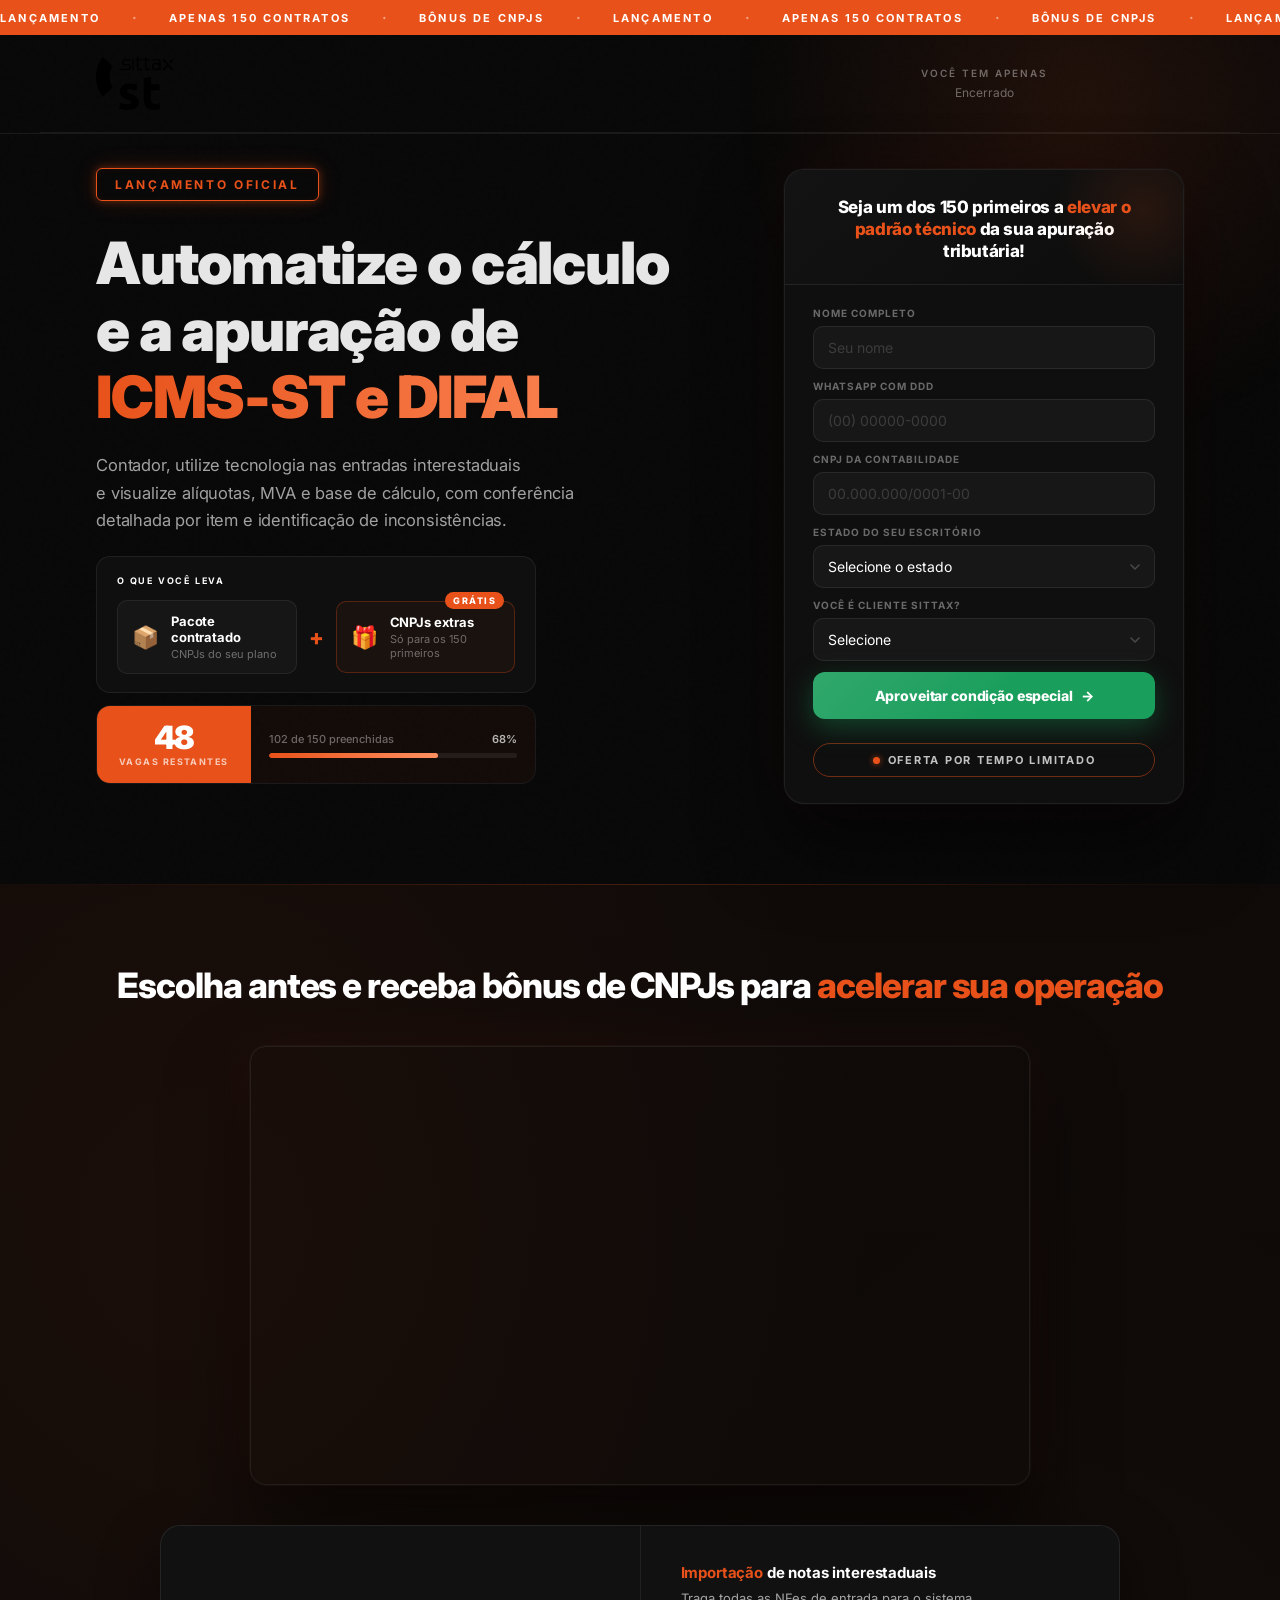
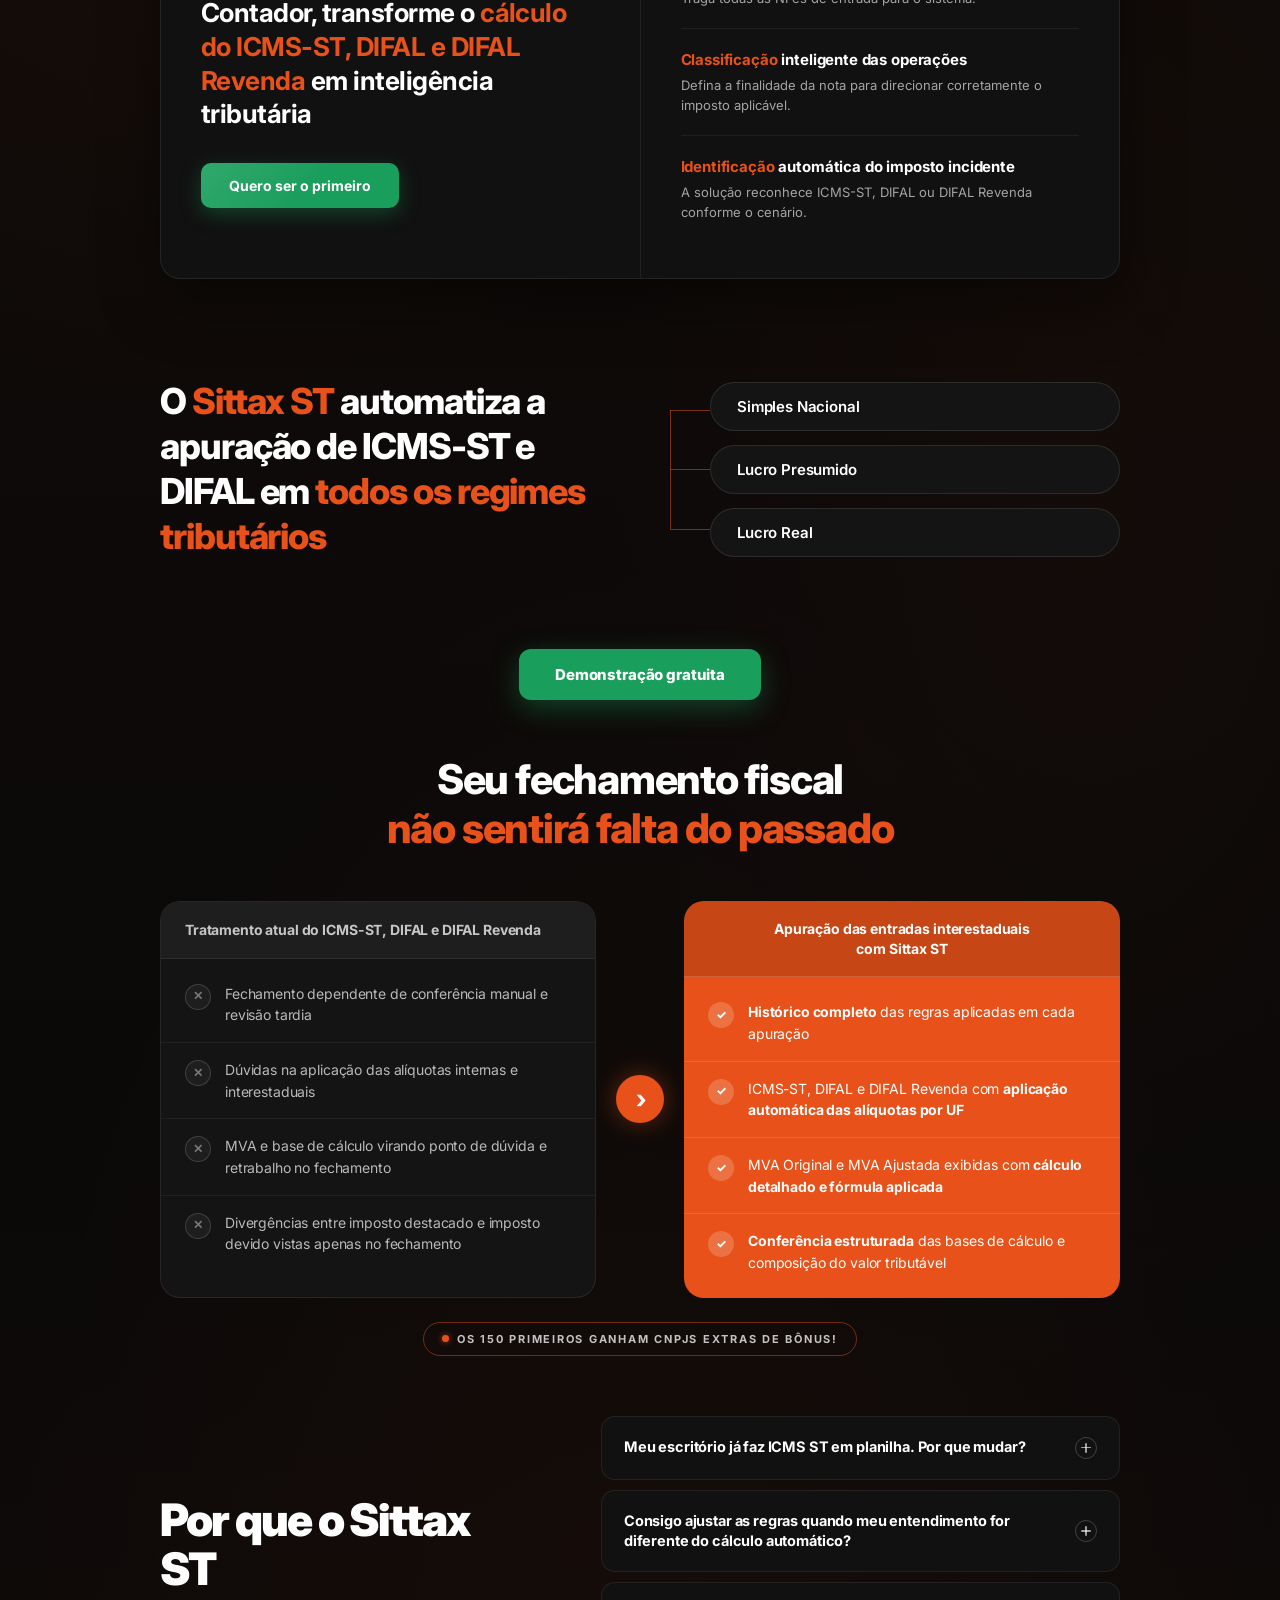
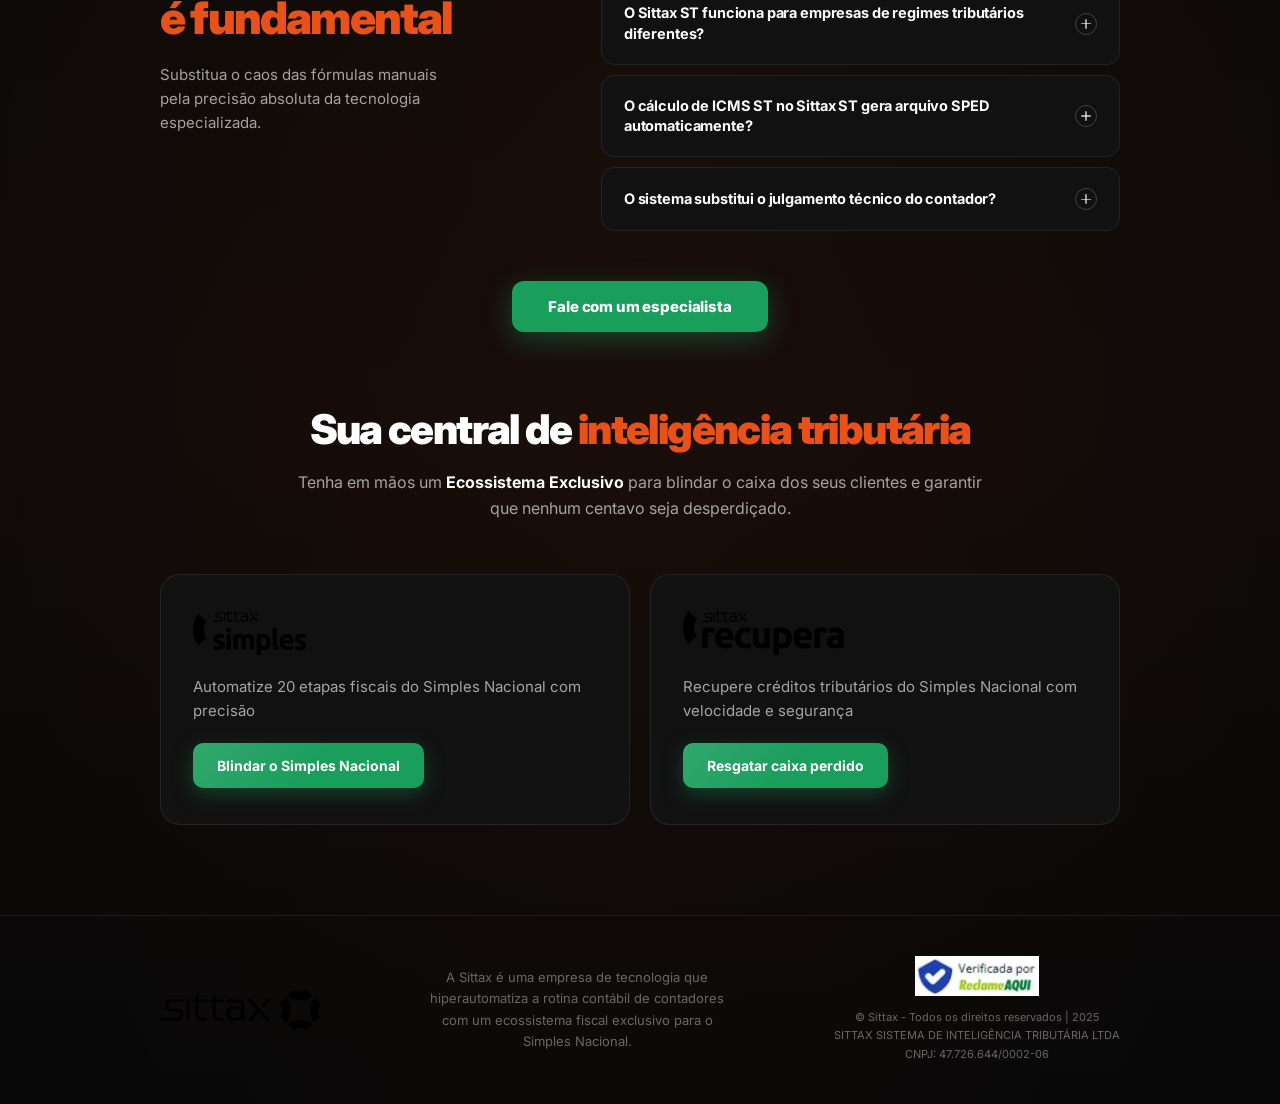
==== index.html @ 1b700db0 "Add files via upload" ====
<!DOCTYPE html>
<html lang="pt-BR">
<head>
<meta charset="UTF-8">
<meta name="viewport" content="width=device-width, initial-scale=1.0">

<!-- Primary SEO -->
<title>Sittax ST — Apuração Automatizada de ICMS-ST, DIFAL e DIFAL Revenda | Lançamento</title>
<meta name="description" content="Automatize a apuração de ICMS-ST, DIFAL e entradas interestaduais. Alíquotas, MVA e base de cálculo por item com rastreabilidade completa. Oferta de lançamento: 150 contratos com bônus de CNPJs.">
<meta name="keywords" content="ICMS-ST, DIFAL, DIFAL Revenda, apuração tributária, substituição tributária, cálculo ICMS, software contábil, Sittax ST, entradas interestaduais, MVA, base de cálculo, NCM, UF, escritório contábil">
<meta name="robots" content="index, follow">
<meta name="author" content="Sittax">
<link rel="canonical" href="https://sittax.com.br/st">
<link rel="icon" type="image/png" href="[data-uri]">

<!-- Open Graph (Facebook, LinkedIn, WhatsApp) -->
<meta property="og:type" content="website">
<meta property="og:title" content="Sittax ST — Apuração Automatizada de ICMS-ST, DIFAL e DIFAL Revenda">
<meta property="og:description" content="Visualize alíquotas, MVA e base de cálculo por item. Conferência estruturada por nota e por empresa. Oferta exclusiva para os 150 primeiros — bônus de CNPJs incluso.">
<meta property="og:url" content="https://sittax.com.br/st">
<meta property="og:site_name" content="Sittax">
<meta property="og:locale" content="pt_BR">

<!-- Twitter Card -->
<meta name="twitter:card" content="summary_large_image">
<meta name="twitter:title" content="Sittax ST — Apuração Automatizada de ICMS-ST e DIFAL">
<meta name="twitter:description" content="Alíquotas, MVA e base de cálculo por item. Oferta de lançamento para os 150 primeiros contratos com bônus de CNPJs.">

<!-- Schema.org Structured Data -->
<script type="application/ld+json">
{
  "@context": "https://schema.org",
  "@graph": [
    {
      "@type": "SoftwareApplication",
      "name": "Sittax ST",
      "applicationCategory": "BusinessApplication",
      "operatingSystem": "Web",
      "description": "Sistema de apuração automatizada de ICMS-ST, DIFAL e DIFAL Revenda para escritórios contábeis. Rastreabilidade completa, alíquotas por UF, MVA ajustada e conferência estruturada por item.",
      "offers": {
        "@type": "Offer",
        "availability": "https://schema.org/LimitedAvailability",
        "description": "Lançamento exclusivo para os 150 primeiros contratos com bônus de CNPJs extras"
      },
      "publisher": {
        "@type": "Organization",
        "name": "Sittax",
        "url": "https://sittax.com.br",
        "legalName": "Sittax Sistema de Inteligência Tributária LTDA"
      }
    },
    {
      "@type": "FAQPage",
      "mainEntity": [
        {
          "@type": "Question",
          "name": "Meu escritório já faz ICMS ST em planilha. Por que mudar?",
          "acceptedAnswer": {
            "@type": "Answer",
            "text": "Planilha não aplica MVA ajustada automaticamente, não rastreia base legal por NCM e UF, e não sinaliza divergências entre o imposto destacado e o imposto devido. O Sittax ST faz isso por empresa, por nota e por item, sem precisar montar nenhuma fórmula manual."
          }
        },
        {
          "@type": "Question",
          "name": "Consigo ajustar as regras quando meu entendimento for diferente do cálculo automático?",
          "acceptedAnswer": {
            "@type": "Answer",
            "text": "Sim. Alíquotas, MVA e fórmulas de cálculo podem ser personalizadas por escritório ou por empresa. O histórico de ajustes fica registrado, incluindo sugestões aceitas e não acatadas."
          }
        },
        {
          "@type": "Question",
          "name": "O Sittax ST funciona para empresas de regimes tributários diferentes?",
          "acceptedAnswer": {
            "@type": "Answer",
            "text": "Sim. O sistema foi desenvolvido para atender empresas de todos os regimes tributários, Simples Nacional, Lucro Presumido e Lucro Real, nas operações de entradas interestaduais sujeitas a ICMS ST, DIFAL e DIFAL Revenda."
          }
        },
        {
          "@type": "Question",
          "name": "O cálculo de ICMS ST no Sittax ST gera arquivo SPED automaticamente?",
          "acceptedAnswer": {
            "@type": "Answer",
            "text": "Ainda não. O foco atual do Sittax ST é a apuração, conferência e rastreabilidade dos tributos sobre entradas interestaduais. A geração de SPED e guias está prevista para evolução futura do produto."
          }
        },
        {
          "@type": "Question",
          "name": "O sistema substitui o julgamento técnico do contador?",
          "acceptedAnswer": {
            "@type": "Answer",
            "text": "Não. O Sittax ST é uma ferramenta de apoio à apuração. A responsabilidade pela validação das regras, classificações e resultados é sempre do contador. O sistema mostra o cálculo com toda a transparência para que o profissional possa conferir e, se necessário, ajustar."
          }
        }
      ]
    }
  ]
}
</script>

<link href="https://fonts.googleapis.com/css2?family=Inter:ital,wght@0,300;0,400;0,500;0,600;0,700;0,800;0,900;1,800&display=swap" rel="stylesheet">
<link rel="stylesheet" href="style.css">
</head>
<body>

<div class="glow-orb"></div>

<!-- TARJA ROLANTE -->
<div class="tarja">
  <div class="marquee-track">
    <div class="marquee-inner">
      <span>LANÇAMENTO</span><span class="sep">·</span>
      <span>APENAS 150 CONTRATOS</span><span class="sep">·</span>
      <span>BÔNUS DE CNPJs</span><span class="sep">·</span>
      <span>LANÇAMENTO</span><span class="sep">·</span>
      <span>APENAS 150 CONTRATOS</span><span class="sep">·</span>
      <span>BÔNUS DE CNPJs</span><span class="sep">·</span>
      <span>LANÇAMENTO</span><span class="sep">·</span>
      <span>APENAS 150 CONTRATOS</span><span class="sep">·</span>
      <span>BÔNUS DE CNPJs</span><span class="sep">·</span>
      <span>LANÇAMENTO</span><span class="sep">·</span>
      <span>APENAS 150 CONTRATOS</span><span class="sep">·</span>
      <span>BÔNUS DE CNPJs</span><span class="sep">·</span>
      <span>LANÇAMENTO</span><span class="sep">·</span>
      <span>APENAS 150 CONTRATOS</span><span class="sep">·</span>
      <span>BÔNUS DE CNPJs</span><span class="sep">·</span>
      <span>LANÇAMENTO</span><span class="sep">·</span>
      <span>APENAS 150 CONTRATOS</span><span class="sep">·</span>
      <span>BÔNUS DE CNPJs</span><span class="sep">·</span>
    </div>
    <div class="marquee-inner" aria-hidden="true">
      <span>LANÇAMENTO</span><span class="sep">·</span>
      <span>APENAS 150 CONTRATOS</span><span class="sep">·</span>
      <span>BÔNUS DE CNPJs</span><span class="sep">·</span>
      <span>LANÇAMENTO</span><span class="sep">·</span>
      <span>APENAS 150 CONTRATOS</span><span class="sep">·</span>
      <span>BÔNUS DE CNPJs</span><span class="sep">·</span>
      <span>LANÇAMENTO</span><span class="sep">·</span>
      <span>APENAS 150 CONTRATOS</span><span class="sep">·</span>
      <span>BÔNUS DE CNPJs</span><span class="sep">·</span>
      <span>LANÇAMENTO</span><span class="sep">·</span>
      <span>APENAS 150 CONTRATOS</span><span class="sep">·</span>
      <span>BÔNUS DE CNPJs</span><span class="sep">·</span>
      <span>LANÇAMENTO</span><span class="sep">·</span>
      <span>APENAS 150 CONTRATOS</span><span class="sep">·</span>
      <span>BÔNUS DE CNPJs</span><span class="sep">·</span>
      <span>LANÇAMENTO</span><span class="sep">·</span>
      <span>APENAS 150 CONTRATOS</span><span class="sep">·</span>
      <span>BÔNUS DE CNPJs</span><span class="sep">·</span>
    </div>
  </div>
</div>

<!-- NAV -->
<div class="nav-outer">
<nav>
  <div>
    <svg height="53" viewBox="0 0 355.75 242.21" xmlns="http://www.w3.org/2000/svg" style="display:inline-block;vertical-align:middle;">
      <defs><link rel="stylesheet" href="style.css"></defs>
      <g>
        <path class="cls-2" d="M31.24,0C10.97,26.12,0,58.03,0,90.83s10.97,64.7,31.24,90.83l44.45-43.45c-9.04-14.21-13.83-30.62-13.83-47.36s4.79-33.14,13.83-47.36L31.24,0Z"/>
        <path class="cls-1" d="M329.1,41.17l16.58,19.38h10.07c-14.4-16.84-28.78-33.66-43.13-50.46h-10.07l21.6,25.22-21.68,25.21h10.16l16.56-19.37-.08.02ZM339.16,29.46l16.58-19.35h-10.06l-11.54,13.54,5.02,5.81ZM147.14,60.55c1.6,0,3.18-.34,4.66-.98,1.48-.65,2.82-1.59,3.94-2.78,1.13-1.19,2.02-2.6,2.62-4.15s.91-3.21.9-4.89v-3.07c-.02-3.27-1.27-6.39-3.47-8.7-2.2-2.31-5.18-3.62-8.3-3.64h-13.84c-5.42,0-8.22-2.3-8.22-6.97v-2.3c-.08-4.2,3.62-6.75,8.87-6.75h24.96v-6.23h-27.86c-6.44,0-12.49,5.06-12.49,11.59v4.42c0,1.59.29,3.16.88,4.63.58,1.47,1.44,2.8,2.52,3.92s2.36,2,3.77,2.59c1.41.59,2.91.88,4.43.86h11.85c7.6,0,10.41,2.94,10.49,7.39v.39c0,4.93-2.98,8.17-8.87,8.15l-38-.03v6.46h41.17v.08ZM165.92,60.55h6.66V10.09h-6.66v50.46ZM212.51,54.03h-10.1c-5.46,0-8.78-4.27-8.78-9.68v-27.97h18.88v-6.34h-18.85V0h-6.58v10.12h-7.85v6.34h7.76v31.37c0,1.67.32,3.32.94,4.87.62,1.54,1.53,2.95,2.68,4.13,1.15,1.18,2.52,2.12,4.02,2.76,1.5.64,3.12.97,4.74.97h13.16l-.03-6.53ZM249.14,54.03h-10.07c-5.46,0-8.78-4.27-8.78-9.68v-27.97h18.85v-6.34h-18.85V0h-6.66v10.12h-7.76v6.34h7.76v31.37c0,1.67.32,3.32.94,4.87.62,1.54,1.53,2.95,2.68,4.13,1.15,1.18,2.52,2.12,4.02,2.76,1.5.64,3.12.97,4.74.97h13.16l-.03-6.53ZM279.59,33.03c.95,0,1.89.19,2.77.57s1.68.95,2.35,1.66c.67.71,1.21,1.56,1.57,2.49s.55,1.93.55,2.94v5.59c0,1.01-.18,2.01-.55,2.94-.36.93-.9,1.78-1.57,2.49-.67.71-1.47,1.28-2.35,1.66s-1.82.58-2.77.57h-10.11c-.95,0-1.89-.19-2.77-.57-.88-.38-1.68-.95-2.35-1.66-.67-.71-1.2-1.56-1.56-2.49-.36-.93-.55-1.93-.54-2.94v-5.63c0-1.01.18-2.01.54-2.94.36-.93.89-1.78,1.56-2.49.67-.71,1.47-1.28,2.35-1.66.88-.38,1.82-.58,2.77-.57l10.11.03ZM295.79,22.93c.02-3.38-1.23-6.63-3.47-9.04-2.24-2.41-5.29-3.77-8.47-3.79h-28v6.38h24.8c5.97,0,8.82,3.17,8.82,9.57v3.99c-2.22-2.18-5.14-3.39-8.17-3.37h-13.5c-3.17,0-6.21,1.34-8.45,3.71-2.24,2.38-3.5,5.6-3.5,8.97v8.52c0,3.36,1.26,6.59,3.5,8.97,2.24,2.38,5.28,3.71,8.45,3.71h13.5c3.03.02,5.95-1.19,8.17-3.37v3.37h6.35V22.93h-.02Z"/>
        <path class="cls-3" d="M146,215.86c6.01,0,10.26-.58,12.76-1.74,2.49-1.16,3.74-3.41,3.74-6.75,0-2.61-1.61-4.86-4.84-6.75-3.23-2.03-8.14-4.28-14.74-6.75-5.13-1.89-9.82-3.85-14.08-5.88-4.11-2.03-7.62-4.43-10.56-7.19-2.93-2.9-5.21-6.32-6.82-10.24-1.61-3.92-2.42-8.64-2.42-14.16,0-10.75,4.03-19.24,12.1-25.48,8.06-6.24,19.14-9.37,33.21-9.37,7.04,0,13.78.65,20.23,1.96,6.45,1.16,11.58,2.47,15.4,3.92l-5.72,25.27c-3.81-1.31-7.99-2.47-12.54-3.49-4.4-1.02-9.38-1.52-14.96-1.52-10.26,0-15.4,2.83-15.4,8.49,0,1.31.22,2.47.66,3.49.44,1.02,1.32,2.03,2.64,3.05,1.32.87,3.08,1.89,5.28,3.05,2.35,1.02,5.28,2.18,8.8,3.49,7.18,2.61,13.12,5.23,17.82,7.84,4.69,2.47,8.36,5.23,11,8.28,2.79,2.9,4.69,6.17,5.72,9.8,1.17,3.63,1.76,7.84,1.76,12.63,0,11.33-4.33,19.89-12.98,25.7-8.5,5.81-20.6,8.71-36.29,8.71-10.26,0-18.84-.87-25.73-2.61-6.74-1.74-11.44-3.19-14.08-4.36l5.5-26.36c5.57,2.18,11.29,3.92,17.16,5.23,5.87,1.16,11.66,1.74,17.38,1.74Z"/>
        <path class="cls-3" d="M218.44,96.06l32.77-5.23v33.76h39.37v27.01h-39.37v40.3c0,6.82,1.17,12.27,3.52,16.34,2.49,4.07,7.4,6.1,14.74,6.1,3.52,0,7.11-.29,10.78-.87,3.81-.73,7.26-1.67,10.34-2.83l4.62,25.27c-3.96,1.6-8.36,2.98-13.2,4.14-4.84,1.16-10.78,1.74-17.82,1.74-8.94,0-16.35-1.16-22.21-3.49-5.87-2.47-10.56-5.81-14.08-10.02-3.52-4.36-6.01-9.58-7.48-15.68-1.32-6.1-1.98-12.85-1.98-20.26v-96.28Z"/>
      </g>
    </svg>
  </div>

  <div class="countdown-wrap">
    <span class="cd-eyebrow">VOCÊ TEM APENAS</span>
    <div class="countdown" id="countdown">
      <div class="cd-unit">
        <span class="cd-num" id="cd-days">00</span>
        <span class="cd-label">dias</span>
      </div>
      <span class="cd-sep">:</span>
      <div class="cd-unit">
        <span class="cd-num" id="cd-hours">00</span>
        <span class="cd-label">horas</span>
      </div>
      <span class="cd-sep">:</span>
      <div class="cd-unit">
        <span class="cd-num" id="cd-minutes">00</span>
        <span class="cd-label">min</span>
      </div>
      <span class="cd-sep">:</span>
      <div class="cd-unit">
        <span class="cd-num" id="cd-seconds">00</span>
        <span class="cd-label">seg</span>
      </div>
    </div>
  </div>

</nav>
</div>





<!-- HERO -->
<main>
<section class="hero" aria-label="Lançamento Sittax ST — Oferta exclusiva para os 150 primeiros">

  <!-- ESQUERDA -->
  <div class="hero-left">

    <div class="launch-tag" aria-label="Lançamento oficial">LANÇAMENTO <strong>OFICIAL</strong></div>

    <h1>
      <span class="line-white">Automatize o cálculo</span>
      <span class="line-white">e a apuração de</span>
      <span class="line-orange">ICMS-ST e DIFAL</span>
    </h1>

    <p class="subhead">
      Contador, utilize tecnologia nas entradas interestaduais<br>e visualize alíquotas, MVA e base de cálculo, com conferência<br>detalhada por item e identificação de inconsistências.
    </p>

    <!-- BONUS BOX -->
    <div class="bonus-visual" role="region" aria-label="O que você leva na oferta de lançamento">
      <h2 class="bv-label">O QUE VOCÊ LEVA</h2>
      <div class="bv-items">

        <div class="bv-item">
          <div class="bv-icon" aria-hidden="true">📦</div>
          <div class="bv-info">
            <span class="bv-title">Pacote contratado</span>
            <span class="bv-sub">CNPJs do seu plano</span>
          </div>
        </div>

        <div class="bv-plus" aria-hidden="true">+</div>

        <div class="bv-item bv-item--highlight">
          <div class="bv-badge">GRÁTIS</div>
          <div class="bv-icon" aria-hidden="true">🎁</div>
          <div class="bv-info">
            <span class="bv-title">CNPJs extras</span>
            <span class="bv-sub">Só para os 150 primeiros</span>
          </div>
        </div>

      </div>
    </div>

    <div class="scarcity" role="status" aria-label="48 vagas restantes de 150">
      <div class="sc-count">
        <span class="sc-num">48</span>
        <span class="sc-label">vagas restantes</span>
      </div>
      <div class="sc-bar">
        <div class="sc-bar-meta">
          <span>102 de 150 preenchidas</span>
          <b>68%</b>
        </div>
        <div class="sc-track">
          <div class="sc-fill"></div>
        </div>
      </div>
    </div>

  </div>

  <!-- DIREITA -->
  <div id="form-anchor" class="hero-right">
    <div class="form-wrap">

      <div class="form-header">
        <h2 class="form-title">Seja um dos 150 primeiros a <span class="form-title-orange">elevar o padrão técnico</span> da sua apuração tributária!</h2>
      </div>

      <div class="form-inner">

        <div class="field">
          <label for="nome">Nome completo</label>
          <input id="nome" type="text" placeholder="Seu nome" autocomplete="name">
        </div>

        <div class="field">
          <label for="whatsapp">WhatsApp com DDD</label>
          <input id="whatsapp" type="tel" placeholder="(00) 00000-0000" autocomplete="tel">
        </div>

        <div class="field">
          <label for="cnpj">CNPJ da contabilidade</label>
          <input id="cnpj" type="text" placeholder="00.000.000/0001-00" autocomplete="organization">
        </div>

        <div class="field">
          <label for="estado">Estado do seu escritório</label>
          <select id="estado">
            <option value="" disabled selected>Selecione o estado</option>
            <option>AC</option><option>AL</option><option>AP</option>
            <option>AM</option><option>BA</option><option>CE</option>
            <option>DF</option><option>ES</option><option>GO</option>
            <option>MA</option><option>MT</option><option>MS</option>
            <option>MG</option><option>PA</option><option>PB</option>
            <option>PR</option><option>PE</option><option>PI</option>
            <option>RJ</option><option>RN</option><option>RS</option>
            <option>RO</option><option>RR</option><option>SC</option>
            <option>SP</option><option>SE</option><option>TO</option>
          </select>
        </div>

        <div class="field">
          <label for="cliente">Você é cliente Sittax?</label>
          <select id="cliente">
            <option value="" disabled selected>Selecione</option>
            <option>Sim</option>
            <option>Não</option>
          </select>
        </div>

        <button class="btn-submit" type="submit" aria-label="Aproveitar condição especial de lançamento">
          Aproveitar condição especial
          <span class="btn-arrow" aria-hidden="true">→</span>
        </button>

        <div class="oferta-tag" role="note" aria-label="Oferta por tempo limitado">
          <span class="oferta-dot" aria-hidden="true"></span>
          OFERTA POR TEMPO LIMITADO
        </div>

      </div>
    </div>
  </div>

</section>
</main>

<div class="dobras-wrapper">

<!-- SEGUNDA DOBRA -->
<section class="dobra2" aria-label="Vídeo do produto Sittax ST">

  <div class="dobra2-inner">

    <h2 class="dobra2-title">
      Escolha antes e receba bônus de CNPJs para <span class="dobra2-orange">acelerar sua operação</span>
    </h2>

    <div class="dobra2-video">
      <iframe
        src="https://www.youtube.com/embed/H-Y_6Jgr3SI?rel=0&modestbranding=1&color=white"
        title="Apuração e Cálculo Automatizado de ICMS-ST e DIFAL | Sittax ST"
        frameborder="0"
        allow="accelerometer; autoplay; clipboard-write; encrypted-media; gyroscope; picture-in-picture"
        allowfullscreen
      ></iframe>
    </div>

  </div>

</section>

<!-- TERCEIRA DOBRA — FEATURES -->
<section class="dobra-feat" aria-label="Funcionalidades do Sittax ST">
  <div class="dobra-feat-inner">

    <div class="dobra-feat-left">
      <p class="dobra-feat-text">
        Contador, transforme o <span class="dobra-feat-orange">cálculo do ICMS-ST, DIFAL e DIFAL Revenda</span> em inteligência tributária
      </p>
      <a href="#form-anchor" class="dobra-feat-btn" onclick="document.getElementById('form-anchor').scrollIntoView({behavior:'smooth'});return false;">
        Quero ser o primeiro
      </a>
    </div>

    <div class="dobra-feat-divider" aria-hidden="true"></div>

    <div class="dobra-feat-right">

      <div class="dobra-feat-item">
        <p class="dobra-feat-item-title"><span class="dobra-feat-orange">Importação</span> de notas interestaduais</p>
        <p class="dobra-feat-item-sub">Traga todas as NFes de entrada para o sistema.</p>
      </div>

      <div class="dobra-feat-item">
        <p class="dobra-feat-item-title"><span class="dobra-feat-orange">Classificação</span> inteligente das operações</p>
        <p class="dobra-feat-item-sub">Defina a finalidade da nota para direcionar corretamente o imposto aplicável.</p>
      </div>

      <div class="dobra-feat-item">
        <p class="dobra-feat-item-title"><span class="dobra-feat-orange">Identificação</span> automática do imposto incidente</p>
        <p class="dobra-feat-item-sub">A solução reconhece ICMS-ST, DIFAL ou DIFAL Revenda conforme o cenário.</p>
      </div>

    </div>

  </div>
</section>

<!-- QUARTA DOBRA — REGIMES -->
<section class="dobra-reg" aria-label="Regimes tributários suportados pelo Sittax ST">
  <div class="dobra-reg-inner">

    <div class="dobra-reg-left">
      <h2 class="dobra-reg-title">
        O <span class="dobra-reg-orange">Sittax ST</span> automatiza a apuração de ICMS-ST e DIFAL em <span class="dobra-reg-orange">todos os regimes tributários</span>
      </h2>
    </div>

    <div class="dobra-reg-right">
      <div class="dobra-reg-tree">

        <div class="dobra-reg-line-wrap">
          <div class="dobra-reg-lines" aria-hidden="true">
            <span class="reg-line reg-line--1"></span>
            <span class="reg-line reg-line--2"></span>
            <span class="reg-line reg-line--3"></span>
          </div>
        </div>

        <div class="dobra-reg-tags">
          <div class="dobra-reg-tag">Simples Nacional</div>
          <div class="dobra-reg-tag">Lucro Presumido</div>
          <div class="dobra-reg-tag">Lucro Real</div>
        </div>

      </div>
    </div>

  </div>
</section>

<!-- BTN DEMONSTRAÇÃO -->
<div class="dobra-reg-cta">
  <a href="#form-anchor" class="dobra2-btn" onclick="document.getElementById('form-anchor').scrollIntoView({behavior:'smooth'});return false;">
    Demonstração gratuita
  </a>
</div>

<!-- QUINTA DOBRA — COMPARATIVO -->
<section class="dobra3" aria-label="Comparativo: sem e com Sittax ST">

  <div class="dobra3-inner">

    <h2 class="dobra3-title">
      Seu fechamento fiscal<br>
      <span class="dobra3-orange">não sentirá falta do passado</span>
    </h2>

    <div class="dobra3-grid">

      <!-- COLUNA ESQUERDA -->
      <div class="dobra3-card dobra3-card--dark">
        <div class="dobra3-card-header dobra3-card-header--dark">
          Tratamento atual do ICMS-ST, DIFAL e DIFAL Revenda
        </div>
        <ul class="dobra3-list">
          <li class="dobra3-item dobra3-item--bad">
            <span class="dobra3-icon dobra3-icon--bad">✕</span>
            <span>Fechamento dependente de conferência manual e revisão tardia</span>
          </li>
          <li class="dobra3-item dobra3-item--bad">
            <span class="dobra3-icon dobra3-icon--bad">✕</span>
            <span>Dúvidas na aplicação das alíquotas internas e interestaduais</span>
          </li>
          <li class="dobra3-item dobra3-item--bad">
            <span class="dobra3-icon dobra3-icon--bad">✕</span>
            <span>MVA e base de cálculo virando ponto de dúvida e retrabalho no fechamento</span>
          </li>
          <li class="dobra3-item dobra3-item--bad">
            <span class="dobra3-icon dobra3-icon--bad">✕</span>
            <span>Divergências entre imposto destacado e imposto devido vistas apenas no fechamento</span>
          </li>
        </ul>
      </div>

      <!-- SETA -->
      <div class="dobra3-arrow" aria-hidden="true">›</div>

      <!-- COLUNA DIREITA -->
      <div class="dobra3-card dobra3-card--orange">
        <div class="dobra3-card-header dobra3-card-header--orange">
          Apuração das entradas interestaduais<br>com Sittax ST
        </div>
        <ul class="dobra3-list">
          <li class="dobra3-item dobra3-item--good">
            <span class="dobra3-icon dobra3-icon--good">✓</span>
            <span><strong>Histórico completo</strong> das regras aplicadas em cada apuração</span>
          </li>
          <li class="dobra3-item dobra3-item--good">
            <span class="dobra3-icon dobra3-icon--good">✓</span>
            <span>ICMS-ST, DIFAL e DIFAL Revenda com <strong>aplicação automática das alíquotas por UF</strong></span>
          </li>
          <li class="dobra3-item dobra3-item--good">
            <span class="dobra3-icon dobra3-icon--good">✓</span>
            <span>MVA Original e MVA Ajustada exibidas com <strong>cálculo detalhado e fórmula aplicada</strong></span>
          </li>
          <li class="dobra3-item dobra3-item--good">
            <span class="dobra3-icon dobra3-icon--good">✓</span>
            <span><strong>Conferência estruturada</strong> das bases de cálculo e composição do valor tributável</span>
          </li>
        </ul>
      </div>

    </div>

    <!-- CTA removido -->

  </div>

</section>

<!-- BADGE BÔNUS ENTRE SEÇÕES -->
<div class="bonus-bridge">
  <div class="oferta-tag">
    <span class="oferta-dot"></span>
    Os 150 primeiros ganham CNPJs extras de bônus!
  </div>
</div>

<!-- FAQ -->
<section class="dobra-faq" aria-label="Perguntas frequentes sobre o Sittax ST">
  <div class="dobra-faq-inner">

    <div class="dobra-faq-left">
      <h2 class="dobra-faq-title">Por que o Sittax ST<br><span class="dobra-faq-orange">é fundamental</span></h2>
      <p class="dobra-faq-sub">Substitua o caos das fórmulas manuais pela precisão absoluta da tecnologia especializada.</p>
    </div>

    <div class="dobra-faq-right">

      <div class="faq-item">
        <button class="faq-q" aria-expanded="false">
          <span>Meu escritório já faz ICMS ST em planilha. Por que mudar?</span>
          <span class="faq-icon" aria-hidden="true"></span>
        </button>
        <div class="faq-a">
          <p>Planilha não aplica MVA ajustada automaticamente, não rastreia base legal por NCM e UF, e não sinaliza divergências entre o imposto destacado e o imposto devido. O Sittax ST faz isso por empresa, por nota e por item, sem precisar montar nenhuma fórmula manual.</p>
        </div>
      </div>

      <div class="faq-item">
        <button class="faq-q" aria-expanded="false">
          <span>Consigo ajustar as regras quando meu entendimento for diferente do cálculo automático?</span>
          <span class="faq-icon" aria-hidden="true"></span>
        </button>
        <div class="faq-a">
          <p>Sim. Alíquotas, MVA e fórmulas de cálculo podem ser personalizadas por escritório ou por empresa. O histórico de ajustes fica registrado, incluindo sugestões aceitas e não acatadas.</p>
        </div>
      </div>

      <div class="faq-item">
        <button class="faq-q" aria-expanded="false">
          <span>O Sittax ST funciona para empresas de regimes tributários diferentes?</span>
          <span class="faq-icon" aria-hidden="true"></span>
        </button>
        <div class="faq-a">
          <p>Sim. O sistema foi desenvolvido para atender empresas de todos os regimes tributários, Simples Nacional, Lucro Presumido e Lucro Real, nas operações de entradas interestaduais sujeitas a ICMS ST, DIFAL e DIFAL Revenda.</p>
        </div>
      </div>

      <div class="faq-item">
        <button class="faq-q" aria-expanded="false">
          <span>O cálculo de ICMS ST no Sittax ST gera arquivo SPED automaticamente?</span>
          <span class="faq-icon" aria-hidden="true"></span>
        </button>
        <div class="faq-a">
          <p>Ainda não. O foco atual do Sittax ST é a apuração, conferência e rastreabilidade dos tributos sobre entradas interestaduais. A geração de SPED e guias está prevista para evolução futura do produto.</p>
        </div>
      </div>

      <div class="faq-item">
        <button class="faq-q" aria-expanded="false">
          <span>O sistema substitui o julgamento técnico do contador?</span>
          <span class="faq-icon" aria-hidden="true"></span>
        </button>
        <div class="faq-a">
          <p>Não. O Sittax ST é uma ferramenta de apoio à apuração. A responsabilidade pela validação das regras, classificações e resultados é sempre do contador. O sistema mostra o cálculo com toda a transparência para que o profissional possa conferir e, se necessário, ajustar.</p>
        </div>
      </div>

    </div>
  </div>
</section>

<!-- BTN FAQ -->
<div class="dobra-reg-cta">
  <a href="#form-anchor" class="dobra2-btn" onclick="document.getElementById('form-anchor').scrollIntoView({behavior:'smooth'});return false;">
    Fale com um especialista
  </a>
</div>


<!-- ECOSSISTEMA -->
<section class="dobra-eco" aria-label="Ecossistema Sittax">
  <div class="dobra-eco-inner">

    <div class="dobra-eco-header">
      <h2 class="dobra-eco-title">Sua central de <span class="dobra-eco-orange">inteligência tributária</span></h2>
      <p class="dobra-eco-sub">Tenha em mãos um <strong>Ecossistema Exclusivo</strong> para blindar o caixa dos seus clientes e garantir que nenhum centavo seja desperdiçado.</p>
    </div>

    <div class="dobra-eco-cards">

      <div class="dobra-eco-card">
        <div class="dobra-eco-logo"><svg style="height:44px;width:auto;display:block" id="Camada_2" data-name="Camada 2" xmlns="http://www.w3.org/2000/svg" viewBox="0 0 3987.97 1546.05">
  <defs>
    <link rel="stylesheet" href="style.css">
  </defs>
  <g id="Camada_1-2" data-name="Camada 1">
    <g>
      <path class="scls-1" d="M2.77,740.89c-3.65-44.23-3.72-122.14,0-166.32,9.62-114.26,60.21-261.9,116.44-361.64,7.26-12.87,64.49-106.35,70.84-107.36s35.72,25.65,43.18,32.35c79.82,71.73,154.51,157.81,233.75,231.18-108.01,169.63-113.05,397.22-5,568.23l1.05,12.52-263.86,261.86-5.24,1.53c-73.7-92.44-128.82-201.78-159.86-316.54-12.13-44.85-27.54-110.35-31.29-155.8Z"/>
      <path class="scls-3" d="M3987.59,1220.96c-2.76,26.96-18.06,66.08-35.84,86.98-75.36,88.55-277.85,71.82-376.14,31.74l22.96-122.52c44.84,16.68,189.14,50.5,224.82,19.02,32.4-28.59-8.32-57.68-32.25-69.99-92.54-47.62-204.32-54.66-204.27-192.82.05-157.33,176.66-175.64,295.66-155.68,26.53,4.45,52.07,13.24,78.51,17.84l-26.38,120.85c-42.35-15.96-151.98-40.66-186.99-7.65-30.59,28.84,8.34,56.79,33.36,68.81,94.95,45.63,196.48,53.48,206.55,184.52.44,5.69.57,13.31,0,18.9Z"/>
      <path class="scls-1" d="M1256.76,0c16.14,11.38,3.84,42.86,7.55,60.48h113.31v41.58h-113.31v187.11c0,11.24,27.96,35.91,39.66,35.91h73.65v41.58h-100.09c-20.98,0-55.9-41.18-57.65-63.27l-.88-201.35c-13.86-2.67-45.86,7.79-49.11-9.41-8.2-43.4,17.71-30.96,49.11-32.13l-.02-60.5h37.77Z"/>
      <rect class="scls-3" x="2238.8" y="1542.27" width="151.08" height="3.78"/>
      <path class="scls-3" d="M2155.7,1357.04h-154.86v-338.32c0-7.48-10.88-37.18-15.72-44.75-30.04-47.03-88.64-33.37-131.14-13.35,19.51,130.83,7.65,264.38,10.88,396.42h-154.86v-330.76c0-1.95-5.15-23.64-6.34-27.68-11.51-38.96-37.59-58.03-78.63-57.7-8.19.07-54.78,5.14-54.78,9.77v406.36h-151.08v-514.09c92.78-19.24,214.84-49.47,306.99-18.06,14.22,4.85,58.94,32.93,65.03,32.93,7.56,0,39.27-19.52,51.17-24.16,145.44-56.68,286.68-10.17,309.09,155.29,15.84,116.94-3.04,249.33,4.24,368.09Z"/>
      <path class="scls-3" d="M2238.8,1542.27l-.17-696.83c86.09-25.73,198.29-44.09,287.42-27.25,182.78,34.53,241.17,218.95,193.44,382.98-44.86,154.16-186.25,198.73-329.58,144.55l-.02,196.55h-151.08ZM2389.88,950.69v264.6c84.79,51.27,178.57,22.92,188.82-83.19,12.51-129.49-40.63-212.22-179.34-187.04-3.5.63-8.43,2.21-9.48,5.63Z"/>
      <path class="scls-3" d="M3538.12,1141.58h-339.94c23.42,134.8,199.18,101.96,294.6,75.58-4.47,27.34,21.74,96.75,14.53,118.48-2.95,8.9-35.42,16.27-45.39,18.85-166.33,43.1-370.07,15.44-412.33-179.49-45.16-208.34,89.66-407.51,315.56-357.39,150.51,33.39,192.24,187.71,172.98,323.96ZM3394.59,1035.74c-4.88-135.34-186.35-131.93-196.41,0h196.41Z"/>
      <path class="scls-3" d="M1094.36,835.41l-26.5,120.97c-46.96-15.82-99.2-28.09-149.17-22.73-40.66,4.36-68.3,38.69-31.15,69.02,65.31,53.31,196.19,44.03,224.58,157.03,59.34,236.24-257.52,238.62-402.75,181.95l22.4-124.48c51.54,16.34,172.5,49.24,220.52,22.27,21.48-12.06,17-43.75-1.69-57.95-85.69-65.13-235.65-49.28-230.37-212,5.98-184.46,247.88-175.82,374.14-134.08Z"/>
      <path class="scls-3" d="M2948.89,574.57v599.14c0,3.61,8.16,30.04,10.57,34.78,13.79,27.12,46.36,29.01,72.46,35.3l-22.4,123.03c-77.87-.76-178.08-16.46-202.34-104.2-5.62-20.32-5.43-41.69-9.53-62.28l.68-602.54,150.56-23.22Z"/>
      <rect class="scls-3" x="1177.44" y="824.05" width="151.08" height="532.99"/>
      <path class="scls-3" d="M1186.34,735.76c-15.76-15.87-25.03-46.27-24.25-68.61,4.11-117.96,195.67-113.56,181.54,18.95-7.91,74.2-108.47,98.8-157.29,49.66Z"/>
      <g>
        <path class="scls-2" d="M1932.15,139.62c0-42.66-34.31-77.58-76.56-77.51l-179.4.3v38.3l158.83-.3c38.28-.07,56.56,19.08,56.56,57.71v24.12c-13.69-12.84-32.11-20.71-52.35-20.71h-86.48c-42.28,0-76.56,34.28-76.56,76.56v51.42c0,42.28,34.28,76.56,76.56,76.56h86.48c20.25,0,38.66-7.87,52.35-20.71v20.71h40.57v-226.44h0ZM1828.38,200.37c25.71,0,46.28,20.57,46.28,46.28v34.28c0,25.71-20.57,46.28-46.28,46.28h-64.78c-25.71,0-46.28-20.57-46.28-46.28v-34.28c0-25.71,20.57-46.28,46.28-46.28h64.78Z"/>
        <path class="scls-2" d="M1631.75,327.22h-62.28c-33.71,0-54.28-25.71-54.28-58.37V100.39h116.56v-38.28h-116.56V1.67h-41.14v60.45h-47.99v38.28h47.99v189.02c0,42.37,34.28,76.66,76.56,76.66h81.13v-38.85Z"/>
        <path class="scls-2" d="M1381.62,327.22h-62.28c-33.71,0-54.28-25.71-54.28-58.37V100.39h116.56v-38.28h-116.56V1.67h-41.14v60.45h-47.99v38.28h47.99v189.02c0,42.37,34.28,76.66,76.56,76.66h81.13v-38.85Z"/>
        <rect class="scls-1" x="1090.35" y="62.11" width="41.14" height="303.96"/>
        <path class="scls-2" d="M969.35,366.07c42.28.09,76.56-34.28,76.56-77.13v-18.28c-.57-41.13-33.71-74.28-74.28-74.28h-87.41c-34.28,0-51.99-13.8-51.99-41.99,0-4,.08-9.72,0-13.81-.49-25.23,22.85-40.18,56-40.18h157.69v-38.28h-175.97c-40.56,0-78.85,30.28-78.85,69.89v27.04c0,40.76,32.56,72.18,73.13,72.18h74.85c47.99,0,65.71,17.71,66.28,44.56v2.29c0,29.71-18.86,49.23-55.99,49.14l-239.99-.59v38.85l259.98.59Z"/>
        <path class="scls-2" d="M2208.38,178.87l104.69-116.22h-63.58l-72.8,80.88,31.69,35.34h0ZM2144.87,249.17l-104.62,116.31h-63.65l136.45-151.42-136.45-151.41h63.65c90.89,101.02,181.93,201.88,272.89,302.83h-63.65l-104.63-116.31Z"/>
      </g>
    </g>
  </g>
</svg></div>
        <p class="dobra-eco-desc">Automatize 20 etapas fiscais do Simples Nacional com precisão</p>
        <a href="https://lp.sittax.com.br/sittaxsimples?utm_source=lp_sittax_st&utm_medium=bot%C3%A3o_sittax_simples&utm_campaign=sittax_st" target="_blank" class="dobra-eco-btn">
          Blindar o Simples Nacional
        </a>
      </div>

      <div class="dobra-eco-card">
        <div class="dobra-eco-logo"><svg style="height:44px;width:auto;display:block" id="Camada_2" data-name="Camada 2" xmlns="http://www.w3.org/2000/svg" xmlns:xlink="http://www.w3.org/1999/xlink" viewBox="0 0 2117.06 579.02">
  <defs>
    <link rel="stylesheet" href="style.css">
    <clipPath id="clippath">
      <rect class="recls-3" width="2117.06" height="579.02"/>
    </clipPath>
    <clipPath id="clippath-1">
      <rect class="recls-3" width="2117.05" height="579.02"/>
    </clipPath>
  </defs>
  <g id="Camada_1-2" data-name="Camada 1">
    <g id="Arte_34" data-name="Arte 34">
      <g class="recls-6">
        <g class="recls-4">
          <path class="recls-2" d="M74.69,0C26.23,62.45,0,138.72,0,217.13s26.23,154.68,74.69,217.13l106.25-103.86c-21.6-33.97-33.06-73.19-33.06-113.21s11.45-79.23,33.06-113.21L74.69,0Z"/>
          <path class="recls-1" d="M786.73,98.42l39.63,46.33h24.08c-34.42-40.25-68.79-80.46-103.11-120.63h-24.09l51.63,60.29-51.82,60.25h24.28l39.59-46.29-.19.04ZM810.77,70.42l39.63-46.25h-24.05l-27.58,32.37,12,13.88ZM351.74,144.76c3.82,0,7.61-.8,11.13-2.35,3.53-1.54,6.73-3.8,9.42-6.65,2.69-2.85,4.82-6.22,6.27-9.93,1.44-3.71,2.17-7.69,2.15-11.69v-7.34c-.05-7.8-3.03-15.28-8.29-20.8-5.26-5.52-12.39-8.64-19.83-8.7h-33.09c-12.97,0-19.66-5.49-19.66-16.66v-5.49c-.19-10.05,8.66-16.14,21.2-16.14h59.67v-14.89h-66.6c-15.39,0-29.86,12.1-29.86,27.72v10.57c-.01,3.8.7,7.57,2.09,11.07,1.39,3.51,3.44,6.69,6.02,9.36,2.58,2.67,5.64,4.78,9,6.19,3.36,1.42,6.96,2.11,10.59,2.06h28.32c18.16,0,24.89,7.02,25.08,17.67v.93c0,11.78-7.12,19.53-21.2,19.49l-90.83-.08v15.45h98.41v.2ZM396.63,144.76h15.92V24.13h-15.92v120.63ZM508.01,129.15h-24.14c-13.05,0-20.99-10.2-20.99-23.14V39.15h45.13v-15.16h-45.06V0h-15.73v24.19h-18.75v15.16h18.56v75c0,3.99.76,7.94,2.24,11.63,1.49,3.69,3.67,7.04,6.41,9.86,2.75,2.82,6.02,5.06,9.61,6.59,3.59,1.53,7.45,2.32,11.34,2.32h31.45l-.08-15.6ZM595.59,129.15h-24.06c-13.05,0-20.99-10.2-20.99-23.14V39.15h45.06v-15.16h-45.06V0h-15.92v24.19h-18.56v15.16h18.56v75c0,3.99.76,7.94,2.24,11.63,1.49,3.69,3.67,7.04,6.42,9.86,2.75,2.82,6.02,5.06,9.61,6.59,3.59,1.53,7.45,2.32,11.34,2.32h31.45l-.08-15.6ZM668.37,78.97c2.27-.01,4.52.46,6.62,1.37,2.1.92,4.01,2.26,5.62,3.97,1.61,1.7,2.88,3.73,3.75,5.95.87,2.23,1.31,4.61,1.31,7.03v13.37c0,2.41-.44,4.8-1.31,7.03s-2.14,4.25-3.75,5.95c-1.61,1.7-3.52,3.05-5.62,3.97-2.1.92-4.35,1.38-6.62,1.37h-24.16c-2.27.01-4.52-.46-6.62-1.37-2.1-.92-4.01-2.27-5.61-3.97-1.6-1.7-2.88-3.73-3.74-5.95-.86-2.23-1.3-4.61-1.29-7.02v-13.45c-.01-2.41.43-4.79,1.29-7.02.86-2.23,2.13-4.25,3.74-5.95,1.6-1.7,3.51-3.05,5.61-3.97s4.35-1.38,6.62-1.37l24.16.08ZM707.09,54.81c.04-8.09-2.95-15.86-8.3-21.61-5.35-5.75-12.64-9.01-20.26-9.07h-66.94v15.26h59.28c14.26,0,21.09,7.57,21.09,22.87v9.54c-5.31-5.22-12.29-8.1-19.53-8.05h-32.28c-7.57,0-14.84,3.2-20.19,8.88-5.36,5.69-8.36,13.4-8.36,21.44v20.37c0,8.04,3.01,15.75,8.36,21.44,5.36,5.68,12.62,8.88,20.19,8.88h32.28c7.24.04,14.22-2.83,19.53-8.05v8.05h15.17V54.81h-.04Z"/>
          <path class="recls-5" d="M2003.32,217.13c21.85,0,40.06,2.5,54.63,7.49,14.57,4.99,26.16,12.15,34.77,21.46,8.94,9.32,15.23,20.63,18.87,33.94,3.64,13.31,5.46,28.12,5.46,44.42v154.74c-10.59,2.33-25.33,4.99-44.2,7.99-18.87,3.33-41.72,4.99-68.54,4.99-16.89,0-32.28-1.5-46.19-4.49-13.58-3-25.33-7.82-35.26-14.48-9.93-6.99-17.55-15.97-22.85-26.95-5.3-10.98-7.95-24.46-7.95-40.43s2.98-28.29,8.94-38.93c6.29-10.65,14.57-19.13,24.83-25.46,10.26-6.32,22.02-10.82,35.26-13.48,13.24-2.99,26.98-4.49,41.22-4.49,9.6,0,18.04.5,25.33,1.5,7.61.67,13.74,1.66,18.38,2.99v-6.99c0-12.65-3.81-22.8-11.42-30.45-7.61-7.65-20.86-11.48-39.73-11.48-12.58,0-25,1-37.25,2.99-12.25,1.66-22.85,4.16-31.79,7.49l-9.44-59.9c4.3-1.33,9.6-2.66,15.89-3.99,6.62-1.66,13.74-2.99,21.36-3.99,7.62-1.33,15.56-2.33,23.84-2.99,8.61-1,17.22-1.5,25.83-1.5M2009.28,434.77c7.28,0,14.24-.17,20.86-.5,6.62-.33,11.92-.83,15.89-1.5v-56.4c-2.98-.66-7.45-1.33-13.41-2-5.96-.67-11.42-1-16.39-1-6.95,0-13.58.5-19.87,1.5-5.96.66-11.26,2.16-15.89,4.49-4.64,2.33-8.28,5.49-10.93,9.48-2.65,3.99-3.97,8.99-3.97,14.97,0,11.65,3.81,19.8,11.42,24.46,7.95,4.33,18.71,6.49,32.28,6.49M1887.05,290.01c-6.62-1.66-14.4-3.33-23.34-4.99-8.94-2-18.54-3-28.81-3-4.64,0-10.27.5-16.89,1.5-6.29.67-11.09,1.5-14.4,2.5v200.66h-74v-248.58c13.24-4.66,28.81-8.98,46.68-12.98,18.21-4.33,38.41-6.49,60.59-6.49,3.97,0,8.78.33,14.4,1,5.63.33,11.26,1,16.89,2,5.63.67,11.26,1.66,16.89,2.99,5.63,1,10.43,2.33,14.4,3.99l-12.42,61.4ZM1625.82,328.95c-.33-6.32-1.49-12.48-3.48-18.47-1.66-5.99-4.47-11.31-8.44-15.97-3.64-4.66-8.44-8.48-14.4-11.48-5.63-2.99-12.75-4.49-21.36-4.49s-15.4,1.5-21.36,4.49c-5.96,2.66-10.93,6.32-14.9,10.98s-7.12,10.15-9.44,16.47c-1.99,5.99-3.48,12.15-4.47,18.47h97.84ZM1451.99,357.4c0-23.29,3.48-43.59,10.43-60.9,7.28-17.64,16.72-32.28,28.31-43.93,11.59-11.65,24.83-20.46,39.73-26.46,15.23-5.99,30.79-8.98,46.68-8.98,37.08,0,66.39,11.48,87.91,34.44,21.52,22.63,32.28,56.07,32.28,100.33,0,4.33-.17,9.15-.5,14.47-.33,4.99-.66,9.48-.99,13.48h-167.87c1.66,15.31,8.77,27.45,21.36,36.44,12.58,8.99,29.47,13.48,50.66,13.48,13.58,0,26.82-1.16,39.73-3.49,13.24-2.66,24-5.82,32.28-9.48l9.93,60.4c-3.97,2-9.27,3.99-15.89,5.99-6.62,2-14.07,3.66-22.35,4.99-7.95,1.66-16.55,2.99-25.83,3.99-9.27,1-18.54,1.5-27.81,1.5-23.51,0-44.04-3.49-61.59-10.48-17.22-6.99-31.62-16.47-43.21-28.45-11.26-12.31-19.7-26.79-25.33-43.43-5.3-16.64-7.95-34.61-7.95-53.91M1432.36,355.4c0,20.3-2.48,38.77-7.45,55.41-4.97,16.64-12.25,30.95-21.85,42.93-9.6,11.98-21.52,21.3-35.76,27.95-14.24,6.65-30.63,9.98-49.17,9.98-10.26,0-19.87-1-28.81-3-8.94-2-17.55-4.82-25.83-8.49v98.83h-74V233.11c6.62-2,14.24-3.83,22.85-5.49,8.61-2,17.55-3.66,26.82-4.99,9.6-1.33,19.2-2.33,28.81-2.99,9.93-1,19.37-1.5,28.31-1.5,21.52,0,40.73,3.33,57.61,9.98,16.89,6.32,31.12,15.47,42.71,27.45,11.59,11.65,20.36,25.96,26.32,42.93,6.29,16.97,9.44,35.94,9.44,56.9M1356.87,357.4c0-22.96-5.13-41.26-15.4-54.91-10.26-13.98-25.49-20.96-45.69-20.96-6.62,0-12.75.33-18.38,1-5.63.33-10.26.83-13.91,1.5v134.27c4.64,3,10.59,5.49,17.88,7.49,7.61,2,15.23,3,22.85,3,35.1,0,52.65-23.79,52.65-71.38M1144.87,477.7c-12.58,3.66-28.81,6.99-48.67,9.98-19.87,3.33-40.72,4.99-62.58,4.99s-40.73-3-55.63-8.99c-14.57-5.99-26.16-14.31-34.77-24.96-8.61-10.98-14.73-23.96-18.38-38.93-3.64-14.98-5.46-31.45-5.46-49.42v-146.25h74v137.27c0,23.96,3.15,41.26,9.44,51.91,6.29,10.65,18.04,15.97,35.26,15.97,5.3,0,10.93-.17,16.89-.5,5.96-.67,11.26-1.33,15.89-2v-202.66h74v253.57ZM685.96,355.4c0-18.97,2.98-36.77,8.94-53.41,6.29-16.97,15.23-31.61,26.82-43.93,11.59-12.65,25.66-22.63,42.22-29.95,16.55-7.32,35.43-10.98,56.62-10.98,13.91,0,26.65,1.33,38.24,3.99,11.59,2.33,22.85,5.82,33.77,10.48l-15.4,59.4c-6.95-2.66-14.57-4.99-22.85-6.99-8.28-2-17.55-2.99-27.81-2.99-21.85,0-38.24,6.82-49.17,20.47-10.6,13.64-15.89,31.61-15.89,53.91,0,23.63,4.97,41.93,14.9,54.91,10.26,12.98,27.98,19.47,53.14,19.47,8.94,0,18.54-.83,28.81-2.5,10.26-1.66,19.7-4.33,28.31-7.99l10.43,60.9c-8.61,3.66-19.37,6.82-32.28,9.48-12.91,2.66-27.15,3.99-42.71,3.99-23.84,0-44.37-3.49-61.59-10.48-17.22-7.32-31.45-17.14-42.71-29.45-10.93-12.31-19.04-26.79-24.34-43.43-4.97-16.97-7.45-35.27-7.45-54.91M594.58,328.95c-.33-6.32-1.49-12.48-3.48-18.47-1.66-5.99-4.47-11.31-8.44-15.97-3.64-4.66-8.44-8.48-14.4-11.48-5.63-2.99-12.75-4.49-21.36-4.49s-15.4,1.5-21.36,4.49c-5.96,2.66-10.93,6.32-14.9,10.98s-7.12,10.15-9.44,16.47c-1.99,5.99-3.48,12.15-4.47,18.47h97.84ZM420.75,357.4c0-23.29,3.48-43.59,10.43-60.9,7.28-17.64,16.72-32.28,28.31-43.93,11.59-11.65,24.83-20.46,39.73-26.46,15.23-5.99,30.79-8.98,46.68-8.98,37.08,0,66.39,11.48,87.91,34.44,21.52,22.63,32.28,56.07,32.28,100.33,0,4.33-.17,9.15-.5,14.47-.33,4.99-.66,9.48-.99,13.48h-167.87c1.65,15.31,8.77,27.45,21.36,36.44,12.58,8.99,29.47,13.48,50.66,13.48,13.58,0,26.82-1.16,39.73-3.49,13.24-2.66,24.01-5.82,32.28-9.48l9.93,60.4c-3.97,2-9.27,3.99-15.89,5.99-6.62,2-14.07,3.66-22.35,4.99-7.95,1.66-16.55,2.99-25.83,3.99-9.27,1-18.54,1.5-27.81,1.5-23.51,0-44.04-3.49-61.59-10.48-17.22-6.99-31.62-16.47-43.21-28.45-11.26-12.31-19.7-26.79-25.33-43.43-5.3-16.64-7.95-34.61-7.95-53.91M410.76,290.01c-6.62-1.66-14.4-3.33-23.34-4.99-8.94-2-18.54-3-28.81-3-4.64,0-10.26.5-16.89,1.5-6.29.67-11.09,1.5-14.4,2.5v200.66h-74v-248.58c13.24-4.66,28.81-8.98,46.69-12.98,18.21-4.33,38.41-6.49,60.59-6.49,3.97,0,8.77.33,14.4,1,5.63.33,11.26,1,16.89,2,5.63.67,11.26,1.66,16.89,2.99,5.63,1,10.43,2.33,14.4,3.99l-12.42,61.4Z"/>
        </g>
      </g>
    </g>
  </g>
</svg></div>
        <p class="dobra-eco-desc">Recupere créditos tributários do Simples Nacional com velocidade e segurança</p>
        <a href="https://sittax.com.br/recupera?utm_source=lp_sittax_st&utm_medium=bot%C3%A3o_sittax_recupera&utm_campaign=sittax_st" target="_blank" class="dobra-eco-btn">
          Resgatar caixa perdido
        </a>
      </div>

    </div>
  </div>
</section>

<!-- FOOTER -->
<footer class="site-footer">
  <div class="footer-inner">

    <div class="footer-logo">
      <svg height="40" style="display:block" id="Camada_2" data-name="Camada 2" xmlns="http://www.w3.org/2000/svg" xmlns:xlink="http://www.w3.org/1999/xlink" viewBox="0 0 3443.74 859.87">
  <defs>
    <link rel="stylesheet" href="style.css">
    <clipPath id="ft-clippath">
      <rect class="ftcls-1" y="0" width="3443.74" height="859.87"/>
    </clipPath>
    <clipPath id="ft-clippath-1">
      <rect class="ftcls-1" y="0" width="3443.74" height="859.87"/>
    </clipPath>
  </defs>
  <g id="Camada_1-2" data-name="Camada 1">
    <g id="Arte_12" data-name="Arte 12">
      <g class="ftcls-6">
        <g class="ftcls-2">
          <path class="ftcls-4" d="M1813.19,318.49c0-63.26-50.88-115.05-113.53-114.95l-266.02.46v56.78l235.52-.44c56.77-.12,83.87,28.29,83.87,85.57v35.75c-20.3-19.04-47.6-30.69-77.63-30.69h-128.24c-62.7,0-113.53,50.83-113.53,113.52v76.25c0,62.7,50.83,113.53,113.53,113.53h128.24c30.03,0,57.33-11.67,77.63-30.71v30.71h60.15v-335.77ZM1659.32,408.57c38.12,0,68.62,30.5,68.62,68.63v50.83c0,38.12-30.5,68.63-68.62,68.63h-96.06c-38.12,0-68.62-30.51-68.62-68.63v-50.83c0-38.13,30.5-68.63,68.62-68.63h96.06Z"/>
          <path class="ftcls-4" d="M1367.74,596.66h-92.35c-49.98,0-80.48-38.13-80.48-86.55v-249.79h172.83v-56.76h-172.83v-89.64h-61v89.64h-71.17v56.76h71.17v280.29c0,62.83,50.83,113.67,113.53,113.67h120.3v-57.62Z"/>
          <path class="ftcls-4" d="M996.84,596.66h-92.34c-49.99,0-80.49-38.13-80.49-86.55v-249.79h172.83v-56.76h-172.83v-89.64h-61v89.64h-71.17v56.76h71.17v280.29c0,62.83,50.84,113.67,113.53,113.67h120.3v-57.62Z"/>
          <rect class="ftcls-5" x="564.94" y="203.55" width="61" height="450.72"/>
          <path class="ftcls-4" d="M385.51,654.27c62.69.13,113.53-50.84,113.53-114.37v-27.12c-.86-61-49.99-110.13-110.15-110.13h-129.62c-50.84,0-77.1-20.47-77.1-62.27,0-5.93.12-14.41,0-20.47-.73-37.42,33.88-59.59,83.03-59.59h233.83v-56.76H238.09c-60.14,0-116.91,44.9-116.91,103.64v40.1c0,60.44,48.29,107.03,108.44,107.03h110.98c71.17,0,97.44,26.27,98.29,66.08v3.39c0,44.05-27.96,73-83.03,72.86L0,595.78v57.6l385.52.88Z"/>
          <path class="ftcls-4" d="M2222.79,376.69l155.24-172.35h-94.27l-107.96,119.94,46.99,52.41ZM2128.62,480.92l-155.13,172.47h-94.38l202.33-224.53-202.33-224.52h94.38c134.78,149.8,269.77,299.37,404.65,449.05h-94.37l-155.15-172.47Z"/>
          <path class="ftcls-3" d="M3280,732.48c-156.82-119.51-375.57-119.51-532.4,0l127.38,127.38c84.68-52.86,192.94-52.86,277.62,0l127.39-127.38Z"/>
          <path class="ftcls-3" d="M2711.25,696.14c119.51-156.82,119.52-375.57.01-532.4l-127.39,127.39c52.86,84.68,52.87,192.95.01,277.64l127.37,127.37Z"/>
          <path class="ftcls-3" d="M2747.62,127.39c156.82,119.51,375.56,119.51,532.38-.01L3152.64,0c-84.68,52.87-192.94,52.86-277.62-.01l-127.39,127.39Z"/>
          <path class="ftcls-3" d="M3316.36,163.74c-119.51,156.82-119.52,375.57-.01,532.4l127.39-127.39c-52.86-84.68-52.87-192.95-.01-277.64l-127.37-127.37Z"/>
        </g>
      </g>
    </g>
  </g>
</svg>
    </div>

    <div class="footer-text">
      A Sittax é uma empresa de tecnologia que hiperautomatiza a rotina contábil de contadores com um ecossistema fiscal exclusivo para o Simples Nacional.
    </div>

    <div class="footer-right">
      <img src="[data-uri]" alt="Verificada por ReclameAQUI" class="footer-seal">
      <div class="footer-legal">
        <p>© Sittax - Todos os direitos reservados | 2025</p>
        <p>SITTAX SISTEMA DE INTELIGÊNCIA TRIBUTÁRIA LTDA</p>
        <p>CNPJ: 47.726.644/0002-06</p>
      </div>
    </div>

  </div>
</footer>
</div><!-- /dobras-wrapper -->

<script src="app.js"></script>
</body>
</html>
---- style.css ----
*, *::before, *::after { box-sizing: border-box; margin: 0; padding: 0; }

html { scroll-behavior: smooth; }

:root {
  --orange: #E8521A;
  --orange-glow: rgba(232, 82, 26, 0.18);
  --orange-mid: rgba(232, 82, 26, 0.08);
  --dark: #080808;
  --card: #0F0F0F;
  --card-border: rgba(255,255,255,0.07);
  --muted: rgba(255,255,255,0.38);
  --secondary: rgba(255,255,255,0.62);
}

html, body {
  background: var(--dark);
  color: #fff;
  font-family: 'Inter', sans-serif;
  min-height: 100vh;
  overflow-x: hidden;
}

body::before {
  content: '';
  position: fixed;
  inset: 0;
  background-image: url("data:image/svg+xml,%3Csvg viewBox='0 0 256 256' xmlns='http://www.w3.org/2000/svg'%3E%3Cfilter id='noise'%3E%3CfeTurbulence type='fractalNoise' baseFrequency='0.9' numOctaves='4' stitchTiles='stitch'/%3E%3C/filter%3E%3Crect width='100%25' height='100%25' filter='url(%23noise)' opacity='0.04'/%3E%3C/svg%3E");
  pointer-events: none;
  z-index: 0;
  opacity: 0.4;
}

.glow-orb {
  position: fixed;
  width: 700px;
  height: 700px;
  border-radius: 50%;
  background: radial-gradient(circle, rgba(232,82,26,0.11) 0%, transparent 70%);
  top: -250px;
  right: -150px;
  pointer-events: none;
  z-index: 0;
  animation: orb-drift 9s ease-in-out infinite alternate;
}

@keyframes orb-drift {
  from { transform: translate(0,0) scale(1); }
  to   { transform: translate(-50px, 70px) scale(1.12); }
}

/* TARJA ROLANTE */
.tarja {
  position: relative;
  z-index: 10;
  background: var(--orange);
  overflow: hidden;
  white-space: nowrap;
  animation: slideDown 0.4s cubic-bezier(0.16,1,0.3,1) both;
}

.marquee-track {
  display: flex;
  width: 100%;
  overflow: hidden;
  padding: 9px 0;
}

.marquee-inner {
  display: flex;
  align-items: center;
  gap: 32px;
  animation: marquee 30s linear infinite;
  will-change: transform;
  flex-shrink: 0;
}

.marquee-inner span {
  font-size: 11px;
  font-weight: 700;
  letter-spacing: 0.2em;
  text-transform: uppercase;
  white-space: nowrap;
  color: #fff;
  flex-shrink: 0;
}

.marquee-inner .sep {
  color: rgba(255,255,255,0.45);
  font-size: 14px;
  letter-spacing: 0;
  flex-shrink: 0;
}

@keyframes marquee {
  0%   { transform: translateX(0); }
  100% { transform: translateX(-100%); }
}

/* NAV */
nav {
  position: relative;
  z-index: 10;
  display: flex;
  align-items: center;
  justify-content: space-between;
  padding: 22px 56px 22px 56px;
  border-bottom: 1px solid var(--card-border);
  animation: fadeIn 0.5s ease 0.1s both;
  max-width: 1200px;
  margin: 0 auto;
  width: 100%;
}

.nav-outer {
  border-bottom: 1px solid var(--card-border);
  position: relative;
  z-index: 10;
}

.logo-wordmark {
  font-size: 18px;
  font-weight: 800;
  letter-spacing: -0.04em;
}
.logo-wordmark span { color: var(--orange); }

.logo-sep {
  display: inline-block;
  width: 1px;
  height: 16px;
  background: var(--card-border);
  margin: 0 12px;
  vertical-align: middle;
}

.logo-sub {
  font-size: 11px;
  font-weight: 500;
  color: var(--muted);
  letter-spacing: 0.06em;
  text-transform: uppercase;
}

.nav-pill {
  display: flex;
  align-items: center;
  gap: 7px;
  background: var(--orange-mid);
  border: 1px solid rgba(232,82,26,0.25);
  border-radius: 100px;
  padding: 7px 14px 7px 10px;
}
.nav-dot {
  width: 6px; height: 6px;
  background: var(--orange);
  border-radius: 50%;
  animation: blink 1.4s ease infinite;
}
.nav-pill-text {
  font-size: 11px;
  font-weight: 600;
  color: rgba(255,255,255,0.7);
  letter-spacing: 0.08em;
  text-transform: uppercase;
}

/* HERO */
.hero {
  position: relative;
  z-index: 5;
  display: grid;
  grid-template-columns: 1fr 400px;
  gap: 52px;
  align-items: end;
  padding: 28px 56px 80px;
  max-width: 1200px;
  margin: 0 auto;
}

/* LEFT */
.hero-left {
  padding-top: 6px;
  animation: fadeUp 0.7s cubic-bezier(0.16,1,0.3,1) 0.15s both;
}

.kicker {
  display: inline-flex;
  align-items: center;
  gap: 10px;
  margin-bottom: 32px;
  background: rgba(255,255,255,0.03);
  border: 1px solid var(--card-border);
  border-radius: 100px;
  padding: 7px 16px 7px 7px;
}
.kicker-pill {
  background: var(--orange);
  font-size: 9px;
  font-weight: 800;
  letter-spacing: 0.18em;
  text-transform: uppercase;
  padding: 4px 10px;
  border-radius: 100px;
  color: #fff;
}
.kicker-text {
  font-size: 12px;
  font-weight: 500;
  color: var(--secondary);
  letter-spacing: 0.02em;
}

/* H1 */
h1 {
  font-size: clamp(41px, 4.56vw, 62px);
  font-weight: 900;
  line-height: 1.15;
  letter-spacing: -0.02em;
  margin-bottom: 22px;
}
.line-white { display: block; color: rgba(255,255,255,0.9); }
.line-orange {
  display: block;
  background: linear-gradient(95deg, var(--orange) 0%, #FF9060 100%);
  -webkit-background-clip: text;
  -webkit-text-fill-color: transparent;
  background-clip: text;
}

.subhead {
  font-size: 16.5px;
  font-weight: 400;
  color: var(--secondary);
  line-height: 1.65;
  max-width: 560px;
  margin-bottom: 22px;
  letter-spacing: -0.01em;
}

.subhead strong {
  color: #fff;
  font-weight: 700;
}

/* BONUS VISUAL */
.bonus-visual {
  max-width: 440px;
  margin-top: 6px;
  margin-bottom: 12px;
  background: var(--card);
  border: 1px solid var(--card-border);
  border-radius: 14px;
  padding: 18px 20px;
  overflow: hidden;
  animation: float-zoom 3.8s ease-in-out infinite;
  transform-origin: center;
}

@keyframes float-zoom {
  0%   { transform: scale(1); }
  50%  { transform: scale(1.025); }
  100% { transform: scale(1); }
}

.bv-label {
  font-size: 9px;
  font-weight: 700;
  letter-spacing: 0.2em;
  text-transform: uppercase;
  color: #fafafa;
  margin-bottom: 14px;
}

.bv-items {
  display: flex;
  align-items: center;
  gap: 12px;
}

.bv-item {
  flex: 1;
  display: flex;
  align-items: center;
  gap: 12px;
  background: rgba(255,255,255,0.03);
  border: 1px solid var(--card-border);
  border-radius: 10px;
  padding: 12px 14px;
  position: relative;
}

.bv-item--highlight {
  border-color: rgba(232,82,26,0.3);
  background: rgba(232,82,26,0.05);
}

.bv-badge {
  position: absolute;
  top: -10px;
  right: 10px;
  background: var(--orange);
  color: #fff;
  font-size: 9px;
  font-weight: 800;
  letter-spacing: 0.16em;
  padding: 3px 8px;
  border-radius: 100px;
}

.bv-icon {
  font-size: 22px;
  flex-shrink: 0;
}

.bv-info {
  display: flex;
  flex-direction: column;
  gap: 2px;
}

.bv-title {
  font-size: 13px;
  font-weight: 700;
  color: #fff;
  letter-spacing: -0.01em;
}

.bv-sub {
  font-size: 11px;
  color: var(--muted);
}

.bv-plus {
  font-size: 22px;
  font-weight: 800;
  color: var(--orange);
  flex-shrink: 0;
}

/* SCARCITY */
.scarcity {
  display: flex;
  align-items: stretch;
  max-width: 440px;
  border-radius: 14px;
  overflow: hidden;
  border: 1px solid var(--card-border);
  margin-bottom: 20px;
}
.sc-count {
  background: var(--orange);
  padding: 16px 22px;
  display: flex;
  flex-direction: column;
  align-items: center;
  justify-content: center;
  gap: 2px;
  flex-shrink: 0;
}
.sc-num {
  font-size: 32px;
  font-weight: 900;
  letter-spacing: -0.04em;
  line-height: 1;
  color: #fff;
}
.sc-label {
  font-size: 9px;
  font-weight: 700;
  letter-spacing: 0.16em;
  text-transform: uppercase;
  color: rgba(255,255,255,0.7);
  white-space: nowrap;
}
.sc-bar {
  flex: 1;
  background: rgba(232,82,26,0.05);
  padding: 14px 18px;
  display: flex;
  flex-direction: column;
  justify-content: center;
  gap: 7px;
}
.sc-bar-meta {
  display: flex;
  justify-content: space-between;
  font-size: 11px;
  font-weight: 500;
  color: var(--muted);
}
.sc-bar-meta b { color: rgba(255,255,255,0.7); font-weight: 600; }
.sc-track {
  height: 5px;
  background: rgba(255,255,255,0.07);
  border-radius: 10px;
  overflow: hidden;
}
.sc-fill {
  height: 100%;
  width: 68%;
  background: linear-gradient(90deg, var(--orange), #FF9060);
  border-radius: 10px;
  animation: grow 1.2s cubic-bezier(0.16,1,0.3,1) 0.9s both;
  transform-origin: left;
}

/* COUNTDOWN */
.countdown-wrap {
  width: 400px;
  display: flex;
  flex-direction: column;
  align-items: center;
  gap: 6px;
}
.cd-eyebrow {
  font-size: 10px;
  font-weight: 600;
  letter-spacing: 0.2em;
  text-transform: uppercase;
  color: var(--muted);
}
.countdown {
  display: flex;
  align-items: center;
  gap: 6px;
}
.cd-unit {
  display: flex;
  flex-direction: column;
  align-items: center;
  gap: 2px;
}
.cd-num {
  font-size: 22px;
  font-weight: 800;
  letter-spacing: -0.03em;
  color: #fff;
  line-height: 1;
  font-variant-numeric: tabular-nums;
}
.cd-label {
  font-size: 9px;
  font-weight: 600;
  letter-spacing: 0.1em;
  text-transform: uppercase;
  color: var(--muted);
}
.cd-sep {
  font-size: 20px;
  font-weight: 700;
  color: var(--orange);
  margin-bottom: 10px;
  line-height: 1;
}

/* OFERTA TAG */
.oferta-tag {
  display: flex;
  align-items: center;
  justify-content: center;
  gap: 8px;
  margin-top: 24px;
  padding: 9px 18px;
  background: transparent;
  border: 1px solid rgba(232,82,26,0.45);
  border-radius: 100px;
  font-size: 11px;
  font-weight: 700;
  letter-spacing: 0.16em;
  text-transform: uppercase;
  color: rgba(255,255,255,0.75);
}

.oferta-dot {
  width: 7px;
  height: 7px;
  border-radius: 50%;
  background: var(--orange);
  flex-shrink: 0;
  box-shadow: 0 0 6px rgba(232,82,26,0.7);
  animation: blink 1.4s ease infinite;
}

/* LAUNCH TAG */
.launch-tag {
  display: inline-block;
  font-family: 'Inter', sans-serif;
  font-size: 12px;
  font-weight: 700;
  letter-spacing: 0.22em;
  text-transform: uppercase;
  color: var(--orange);
  border: 1px solid var(--orange);
  border-radius: 6px;
  padding: 8px 18px;
  margin-bottom: 28px;
  box-shadow:
    0 0 8px rgba(232,82,26,0.4),
    0 0 24px rgba(232,82,26,0.15),
    inset 0 0 8px rgba(232,82,26,0.06);
  animation: fadeUp 0.7s cubic-bezier(0.16,1,0.3,1) 0.1s both;
}

/* BONUS */
.bonus {
  display: flex;
  align-items: center;
  gap: 16px;
  max-width: 440px;
  padding: 16px 18px;
  background: var(--card);
  border: 1px solid var(--card-border);
  border-radius: 14px;
  position: relative;
  overflow: hidden;
}
.bonus::after {
  content: '';
  position: absolute;
  left: 0; top: 0; bottom: 0;
  width: 3px;
  background: var(--orange);
}
.bonus-emoji { font-size: 26px; flex-shrink: 0; }
.bonus-tag {
  font-size: 9px;
  font-weight: 700;
  letter-spacing: 0.18em;
  text-transform: uppercase;
  color: var(--orange);
  margin-bottom: 4px;
}
.bonus-name {
  font-size: 14px;
  font-weight: 700;
  letter-spacing: -0.02em;
  color: #fff;
  margin-bottom: 2px;
}
.bonus-note {
  font-size: 12px;
  color: var(--muted);
}

/* RIGHT — FORM */
.hero-right {
  animation: fadeUp 0.7s cubic-bezier(0.16,1,0.3,1) 0.28s both;
  position: sticky;
  top: 24px;
}

.form-wrap {
  background: var(--card);
  border: 1px solid var(--card-border);
  border-radius: 20px;
  overflow: hidden;
  box-shadow:
    0 0 0 1px rgba(255,255,255,0.02),
    0 40px 80px rgba(0,0,0,0.55),
    0 0 80px rgba(232,82,26,0.05);
}

.form-header {
  background: linear-gradient(140deg, #131313 0%, #0c0c0c 100%);
  padding: 26px 28px 22px;
  border-bottom: 1px solid var(--card-border);
  position: relative;
  overflow: hidden;
}
.form-header::after {
  content: '';
  position: absolute;
  top: -50px; right: -50px;
  width: 180px; height: 180px;
  background: radial-gradient(circle, rgba(232,82,26,0.12) 0%, transparent 70%);
  pointer-events: none;
}
.form-eyebrow {
  font-size: 10px;
  font-weight: 700;
  letter-spacing: 0.2em;
  text-transform: uppercase;
  color: var(--orange);
  margin-bottom: 7px;
  text-align: center;
}
.form-title {
  font-size: 17px;
  font-weight: 800;
  letter-spacing: -0.02em;
  line-height: 1.3;
  text-align: center;
}
.form-title-orange {
  color: var(--orange);
  font-weight: 800;
}

.form-inner { padding: 22px 28px 26px; }

.field { margin-bottom: 11px; }
.field label {
  display: block;
  font-size: 10px;
  font-weight: 700;
  letter-spacing: 0.1em;
  text-transform: uppercase;
  color: var(--muted);
  margin-bottom: 7px;
}
.field input,
.field select {
  width: 100%;
  background: rgba(255,255,255,0.035);
  border: 1px solid rgba(255,255,255,0.08);
  border-radius: 10px;
  padding: 12px 14px;
  font-family: 'Inter', sans-serif;
  font-size: 14px;
  color: #fff;
  outline: none;
  transition: border-color 0.2s, background 0.2s, box-shadow 0.2s;
  -webkit-appearance: none;
  appearance: none;
}
.field select {
  cursor: pointer;
  background-image: url("data:image/svg+xml,%3Csvg xmlns='http://www.w3.org/2000/svg' width='10' height='6' fill='none'%3E%3Cpath d='M1 1l4 4 4-4' stroke='rgba(255,255,255,0.22)' stroke-width='1.5' stroke-linecap='round' stroke-linejoin='round'/%3E%3C/svg%3E");
  background-repeat: no-repeat;
  background-position: right 14px center;
  padding-right: 36px;
}
.field select option { background: #151515; }
.field input::placeholder { color: rgba(255,255,255,0.16); }
.field input:focus,
.field select:focus {
  border-color: rgba(232,82,26,0.4);
  background: rgba(232,82,26,0.04);
  box-shadow: 0 0 0 3px rgba(232,82,26,0.07);
}

.row-2 {
  display: grid;
  grid-template-columns: 1fr 1fr;
  gap: 10px;
}

.divider {
  height: 1px;
  background: var(--card-border);
  margin: 14px 0;
}

.btn-submit {
  width: 100%;
  margin-top: 6px;
  padding: 15px 20px;
  background: #1a9e5c;
  color: #fff;
  border: none;
  border-radius: 12px;
  font-family: 'Inter', sans-serif;
  font-size: 14px;
  font-weight: 800;
  letter-spacing: -0.01em;
  cursor: pointer;
  display: flex;
  align-items: center;
  justify-content: center;
  gap: 8px;
  position: relative;
  overflow: hidden;
  transition: transform 0.15s, box-shadow 0.2s;
  box-shadow: 0 8px 28px rgba(26,158,92,0.38);
}
.btn-submit::before {
  content: '';
  position: absolute;
  inset: 0;
  background: linear-gradient(135deg, rgba(255,255,255,0.1) 0%, transparent 55%);
}
.btn-submit:hover {
  transform: translateY(-2px);
  box-shadow: 0 14px 36px rgba(26,158,92,0.48);
}
.btn-submit:active { transform: translateY(0); }
.btn-arrow {
  display: inline-block;
  transition: transform 0.18s;
}
.btn-submit:hover .btn-arrow { transform: translateX(4px); }

.form-trust {
  display: flex;
  align-items: center;
  justify-content: center;
  gap: 5px;
  margin-top: 13px;
  font-size: 11px;
  color: var(--muted);
}

/* ANIMATIONS */
@keyframes slideDown {
  from { transform: translateY(-100%); }
  to   { transform: translateY(0); }
}
@keyframes fadeIn {
  from { opacity: 0; }
  to   { opacity: 1; }
}
@keyframes fadeUp {
  from { opacity: 0; transform: translateY(30px); }
  to   { opacity: 1; transform: translateY(0); }
}
@keyframes blink {
  0%, 100% { opacity: 1; }
  50%       { opacity: 0.25; }
}
@keyframes grow {
  from { transform: scaleX(0); }
  to   { transform: scaleX(1); }
}

/* RESPONSIVE */
/* ── SEO / ACESSIBILIDADE ── */
#form-anchor {
  scroll-margin-top: 20px;
}

@media (max-width: 860px) {
  /* NAV */
  nav { padding: 18px 20px; }
  .nav-timer { font-size: 11px; gap: 6px; }
  .timer-block { min-width: 36px; font-size: 18px; }

  /* HERO */
  .hero { grid-template-columns: 1fr; padding: 32px 20px 56px; gap: 32px; }
  .hero-right { position: static; }
  h1 { font-size: 36px; }
  .subhead { font-size: 14px; white-space: normal; }
  .hero-left { text-align: center; }
  .bonus-box { max-width: 100%; }

  /* MARQUEE */
  .marquee-track { font-size: 11px; }

  /* DOBRA 2 — VÍDEO */
  .dobra2 { padding: 48px 20px 40px; }
  .dobra2-title { font-size: 22px; white-space: normal; }
  .dobra2-inner { gap: 28px; }

  /* DOBRA FEAT */
  .dobra-feat { padding: 0px 20px 48px; }
  .dobra-feat-inner { grid-template-columns: 1fr; border-radius: 16px; }
  .dobra-feat-left { padding: 28px 24px 20px; gap: 24px; }
  .dobra-feat-right { padding: 20px 24px 28px; }
  .dobra-feat-text { font-size: 20px; }
  .dobra-feat-divider { width: 100%; height: 1px; }

  /* DOBRA REG */
  .dobra-reg { padding: 32px 20px 48px; }
  .dobra-reg-inner { grid-template-columns: 1fr; gap: 28px; }
  .dobra-reg-title { font-size: 26px; text-align: center; }
  .dobra-reg-line-wrap { display: none; }
  .dobra-reg-tags { gap: 10px; }
  .dobra-reg-tag { text-align: center; }

  /* BTN CTA */
  .dobra-reg-cta { padding: 20px 20px 40px; }
  .dobra2-btn { font-size: 14px; padding: 14px 28px; width: 100%; justify-content: center; }
  .dobra-feat-btn { width: 100%; justify-content: center; }

  /* BONUS BRIDGE */
  .bonus-bridge { padding: 0px 20px 32px; }

  /* DOBRA 3 — COMPARATIVO */
  .dobra3 { padding: 0px 20px 40px; }
  .dobra3-grid { grid-template-columns: 1fr; gap: 12px; }
  .dobra3-arrow { transform: rotate(90deg); margin: 4px auto; }
  .dobra3-title { font-size: 28px; }
  .dobra3-card--orange { animation: none; }

  /* FAQ */
  .dobra-faq { padding: 20px 20px 28px; }
  .dobra-faq-inner { grid-template-columns: 1fr; gap: 28px; }
  .dobra-faq-left { position: static; padding-top: 0; }
  .dobra-faq-sub { max-width: 100%; }
  .dobra-faq-title { font-size: 36px; }
  .faq-q { font-size: 14px; padding: 18px 18px; }
  .faq-a p { padding: 0 18px 18px; padding-top: 14px; }

  /* ECOSSISTEMA */
  .dobra-eco { padding: 20px 20px 64px; }
  .dobra-eco-cards { grid-template-columns: 1fr; }
  .dobra-eco-title { font-size: 28px; }
  .dobra-eco-sub { font-size: 14px; }
  .dobra-eco-btn { width: 100%; justify-content: center; }

  /* FOOTER */
  .site-footer { padding: 40px 20px; }
  .footer-inner { grid-template-columns: 1fr; gap: 24px; text-align: center; }
  .footer-logo { display: flex; justify-content: center; }
  .footer-text { max-width: 100%; }
}

/* ── GRADIENT WRAPPER ── */
.dobras-wrapper {
  position: relative;
  background:
    radial-gradient(ellipse 90% 40% at 15% 10%, rgba(232,82,26,0.055) 0%, transparent 60%),
    radial-gradient(ellipse 70% 50% at 85% 35%, rgba(180,60,10,0.04) 0%, transparent 55%),
    radial-gradient(ellipse 80% 60% at 50% 75%, rgba(232,82,26,0.045) 0%, transparent 65%),
    linear-gradient(180deg,
      rgba(232,82,26,0.03) 0%,
      rgba(40,20,10,0.18) 25%,
      rgba(30,15,8,0.12) 55%,
      rgba(232,82,26,0.04) 80%,
      rgba(0,0,0,0) 100%
    ),
    var(--dark);
}

/* Todas as seções dentro do wrapper ficam transparentes */
.dobras-wrapper .dobra2,
.dobras-wrapper .dobra-feat,
.dobras-wrapper .dobra-reg,
.dobras-wrapper .dobra3 {
  background: transparent;
}

/* ── SEGUNDA DOBRA ── */
.dobra2 {
  position: relative;
  z-index: 5;
  background: var(--dark);
  padding: 80px 56px 40px;
}

.dobra2::before {
  content: '';
  position: absolute;
  top: 0; left: 0; right: 0;
  height: 1px;
  background: linear-gradient(90deg, transparent, rgba(232,82,26,0.25), transparent);
}

.dobra2-inner {
  max-width: 780px;
  margin: 0 auto;
  display: flex;
  flex-direction: column;
  align-items: center;
  gap: 40px;
}

.dobra2-title {
  font-size: 35px;
  font-weight: 800;
  letter-spacing: -0.03em;
  line-height: 1.2;
  text-align: center;
  color: #fff;
  white-space: nowrap;
}

.dobra2-orange { color: var(--orange); }

.dobra2-video {
  width: 100%;
  border-radius: 16px;
  overflow: hidden;
  border: 1px solid var(--card-border);
  box-shadow:
    0 0 0 1px rgba(255,255,255,0.03),
    0 40px 80px rgba(0,0,0,0.6),
    0 0 60px rgba(232,82,26,0.07);
  aspect-ratio: 16 / 9;
  position: relative;
}

.dobra2-video iframe {
  width: 100%;
  height: 100%;
  position: absolute;
  inset: 0;
  display: block;
}

.dobra2-btn {
  display: inline-flex;
  align-items: center;
  gap: 10px;
  padding: 16px 36px;
  background: #1a9e5c;
  color: #fff;
  border-radius: 12px;
  font-family: 'Inter', sans-serif;
  font-size: 15px;
  font-weight: 800;
  letter-spacing: -0.01em;
  text-decoration: none;
  position: relative;
  overflow: hidden;
  transition: transform 0.15s, box-shadow 0.2s;
  box-shadow: 0 8px 28px rgba(26,158,92,0.38);
}

#form-anchor {
  scroll-margin-top: 20px;
}
  content: '';
  position: absolute;
  inset: 0;
  background: linear-gradient(135deg, rgba(255,255,255,0.1) 0%, transparent 55%);
}

.dobra2-btn:hover {
  transform: translateY(-2px);
  box-shadow: 0 14px 36px rgba(26,158,92,0.5);
}

.dobra2-btn:active { transform: translateY(0); }

.dobra2-btn-arrow {
  display: inline-block;
  transition: transform 0.18s;
}

.dobra2-btn:hover .dobra2-btn-arrow { transform: translateX(4px); }



/* ── TERCEIRA DOBRA — FEATURES ── */
.dobra-feat {
  position: relative;
  z-index: 5;
  padding: 0px 56px 60px;
  background: var(--dark);
}

.dobra-feat-inner {
  max-width: 960px;
  margin: 0 auto;
  display: grid;
  grid-template-columns: 1fr auto 1fr;
  align-items: center;
  gap: 0;
  background: #111;
  border: 1px solid rgba(255,255,255,0.08);
  border-radius: 20px;
  overflow: hidden;
  box-shadow: 0 24px 60px rgba(0,0,0,0.4);
}

.dobra-feat-left {
  padding: 44px 40px;
  display: flex;
  flex-direction: column;
  gap: 32px;
}

.dobra-feat-text {
  font-size: 26px;
  font-weight: 700;
  letter-spacing: -0.02em;
  line-height: 1.3;
  color: #fff;
}

.dobra-feat-orange { color: var(--orange); }

.dobra-feat-btn {
  display: inline-flex;
  align-items: center;
  justify-content: center;
  padding: 14px 28px;
  background: #1a9e5c;
  color: #fff;
  border-radius: 10px;
  font-family: 'Inter', sans-serif;
  font-size: 14px;
  font-weight: 700;
  text-decoration: none;
  width: fit-content;
  transition: transform 0.15s, box-shadow 0.2s;
  box-shadow: 0 6px 20px rgba(26,158,92,0.35);
  position: relative;
  overflow: hidden;
}

.dobra-feat-btn::before {
  content: '';
  position: absolute;
  inset: 0;
  background: linear-gradient(135deg, rgba(255,255,255,0.1) 0%, transparent 55%);
}

.dobra-feat-btn:hover {
  transform: translateY(-2px);
  box-shadow: 0 10px 28px rgba(26,158,92,0.5);
}

.dobra-feat-divider {
  width: 1px;
  background: rgba(255,255,255,0.07);
  align-self: stretch;
}

.dobra-feat-right {
  padding: 36px 40px;
  display: flex;
  flex-direction: column;
  gap: 0;
}

.dobra-feat-item {
  padding: 20px 0;
  border-bottom: 1px solid rgba(255,255,255,0.06);
}

.dobra-feat-item:last-child { border-bottom: none; }
.dobra-feat-item:first-child { padding-top: 0; }

.dobra-feat-item-title {
  font-size: 15px;
  font-weight: 700;
  color: #fff;
  letter-spacing: -0.01em;
  margin-bottom: 5px;
  line-height: 1.4;
}

.dobra-feat-item-sub {
  font-size: 13px;
  color: var(--secondary);
  line-height: 1.55;
}



/* ── QUARTA DOBRA — REGIMES ── */
.dobra-reg {
  position: relative;
  z-index: 5;
  padding: 40px 56px 70px;
  background: var(--dark);
}

.dobra-reg-inner {
  max-width: 960px;
  margin: 0 auto;
  display: grid;
  grid-template-columns: 1fr 1fr;
  align-items: center;
  gap: 60px;
}

.dobra-reg-title {
  font-size: clamp(24px, 2.8vw, 36px);
  font-weight: 800;
  letter-spacing: -0.03em;
  line-height: 1.25;
  color: #fff;
}

.dobra-reg-orange { color: var(--orange); }

/* RIGHT — TREE */
.dobra-reg-right {
  display: flex;
  align-items: center;
}

.dobra-reg-tree {
  display: flex;
  align-items: center;
  gap: 0;
  width: 100%;
}

/* CONNECTOR LINES */
.dobra-reg-line-wrap {
  flex-shrink: 0;
  width: 40px;
  position: relative;
  align-self: stretch;
  display: flex;
  align-items: center;
}

.dobra-reg-lines {
  position: relative;
  width: 100%;
  height: 100%;
  display: flex;
  flex-direction: column;
  justify-content: space-between;
}

.reg-line {
  position: absolute;
  left: 0;
  width: 100%;
  height: 1px;
  background: var(--orange);
  opacity: 0.5;
}

.reg-line--1 { top: 16%; }
.reg-line--2 { top: 50%; }
.reg-line--3 { top: 84%; }

/* Vertical connector */
.dobra-reg-lines::before {
  content: '';
  position: absolute;
  left: 0;
  top: 16%;
  bottom: 16%;
  width: 1px;
  background: var(--orange);
  opacity: 0.5;
}

/* TAGS */
.dobra-reg-tags {
  flex: 1;
  display: flex;
  flex-direction: column;
  gap: 14px;
}

.dobra-reg-tag {
  background: #141414;
  border: 1px solid rgba(255,255,255,0.1);
  border-radius: 100px;
  padding: 14px 26px;
  font-size: 15px;
  font-weight: 600;
  color: #fff;
  letter-spacing: -0.01em;
  transition: border-color 0.2s, background 0.2s;
  animation: tag-slide 0.6s cubic-bezier(0.22, 1, 0.36, 1) both;
}

.dobra-reg-tag:nth-child(1) { animation-delay: 0.1s; }
.dobra-reg-tag:nth-child(2) { animation-delay: 0.25s; }
.dobra-reg-tag:nth-child(3) { animation-delay: 0.4s; }

.dobra-reg-tag:hover {
  border-color: rgba(232,82,26,0.4);
  background: rgba(232,82,26,0.06);
}

@keyframes tag-slide {
  0%   { opacity: 0; transform: translateX(20px); }
  100% { opacity: 1; transform: translateX(0); }
}

/* ── FAQ ── */
.dobra-faq {
  padding: 20px 56px 30px;
}

.dobra-faq-inner {
  max-width: 960px;
  margin: 0 auto;
  display: grid;
  grid-template-columns: 1fr 1.4fr;
  gap: 70px;
  align-items: start;
}

.dobra-faq-left {
  position: sticky;
  top: 32px;
  padding-top: 80px;
}

.dobra-faq-title {
  font-size: clamp(32px, 3.5vw, 52px);
  font-weight: 900;
  letter-spacing: -0.04em;
  line-height: 1.1;
  color: #fff;
  margin-bottom: 20px;
}

.dobra-faq-orange { color: var(--orange); }

.dobra-faq-sub {
  font-size: 15px;
  color: var(--secondary);
  line-height: 1.6;
  max-width: 280px;
}

/* ITEMS */
.dobra-faq-right {
  display: flex;
  flex-direction: column;
  gap: 10px;
}

.faq-item {
  background: #111;
  border: 1px solid rgba(255,255,255,0.07);
  border-radius: 14px;
  overflow: hidden;
  transition: border-color 0.2s;
}

.faq-item.open {
  border-color: rgba(232,82,26,0.3);
}

.faq-q {
  width: 100%;
  display: flex;
  align-items: center;
  justify-content: space-between;
  gap: 16px;
  padding: 20px 22px;
  background: none;
  border: none;
  cursor: pointer;
  text-align: left;
  font-family: 'Inter', sans-serif;
  font-size: 14.5px;
  font-weight: 700;
  color: #fff;
  letter-spacing: -0.01em;
  line-height: 1.4;
  transition: color 0.2s;
}

.faq-item.open .faq-q { color: var(--orange); }

.faq-icon {
  width: 22px;
  height: 22px;
  border-radius: 50%;
  border: 1.5px solid rgba(255,255,255,0.2);
  flex-shrink: 0;
  display: flex;
  align-items: center;
  justify-content: center;
  position: relative;
  transition: border-color 0.2s, transform 0.3s;
}

.faq-icon::before,
.faq-icon::after {
  content: '';
  position: absolute;
  background: rgba(255,255,255,0.6);
  border-radius: 2px;
  transition: opacity 0.25s, transform 0.25s;
}

.faq-icon::before { width: 10px; height: 1.5px; }
.faq-icon::after  { width: 1.5px; height: 10px; }

.faq-item.open .faq-icon {
  border-color: var(--orange);
  transform: rotate(45deg);
}

.faq-item.open .faq-icon::before,
.faq-item.open .faq-icon::after {
  background: var(--orange);
}

.faq-a {
  max-height: 0;
  overflow: hidden;
  transition: max-height 0.4s cubic-bezier(0.4, 0, 0.2, 1);
}

.faq-a p {
  padding: 0 22px 20px;
  font-size: 14px;
  color: var(--secondary);
  line-height: 1.65;
  border-top: 1px solid rgba(255,255,255,0.05);
  padding-top: 16px;
}



/* ── QUINTA DOBRA — COMPARATIVO ── */
.dobra3 {
  position: relative;
  z-index: 5;
  padding: 0px 56px 0px;
  background:
    radial-gradient(ellipse 80% 60% at 50% 100%, rgba(232,82,26,0.09) 0%, transparent 70%),
    var(--dark);
}

.dobra3::before {
  display: none;
}

.dobra3-inner {
  max-width: 960px;
  margin: 0 auto;
  display: flex;
  flex-direction: column;
  align-items: center;
  gap: 48px;
}

.dobra3-title {
  font-size: clamp(28px, 3.2vw, 42px);
  font-weight: 800;
  letter-spacing: -0.03em;
  line-height: 1.2;
  text-align: center;
  color: #fff;
}

.dobra3-orange { color: var(--orange); }

/* GRID */
.dobra3-grid {
  display: grid;
  grid-template-columns: 1fr auto 1fr;
  align-items: center;
  gap: 20px;
  width: 100%;
}

/* CARDS */
.dobra3-card {
  border-radius: 20px;
  overflow: hidden;
  height: 100%;
}

.dobra3-card--dark {
  background: #141414;
  border: 1px solid rgba(255,255,255,0.08);
}

.dobra3-card--orange {
  background: var(--orange);
  border: none;
  animation: float-zoom 4s ease-in-out infinite;
  transform-origin: center;
}

/* CARD HEADERS */
.dobra3-card-header {
  padding: 18px 24px;
  font-size: 14px;
  font-weight: 700;
  line-height: 1.4;
  letter-spacing: -0.01em;
}

.dobra3-card-header--dark {
  background: #1e1e1e;
  color: rgba(255,255,255,0.75);
  border-bottom: 1px solid rgba(255,255,255,0.07);
}

.dobra3-card-header--orange {
  background: rgba(0,0,0,0.15);
  color: #fff;
  text-align: center;
  border-bottom: 1px solid rgba(255,255,255,0.15);
}

/* LISTS */
.dobra3-list {
  list-style: none;
  padding: 8px 0;
}

.dobra3-item {
  display: flex;
  align-items: flex-start;
  gap: 14px;
  padding: 16px 24px;
  font-size: 14px;
  line-height: 1.55;
  letter-spacing: -0.01em;
  border-bottom: 1px solid rgba(255,255,255,0.05);
}

.dobra3-item:last-child { border-bottom: none; }

.dobra3-item--bad { color: rgba(255,255,255,0.7); }
.dobra3-item--good { color: #fff; }
.dobra3-item--good strong { color: #fff; font-weight: 700; }

.dobra3-card--orange .dobra3-item {
  border-bottom-color: rgba(255,255,255,0.12);
}

/* ICONS */
.dobra3-icon {
  width: 26px;
  height: 26px;
  border-radius: 50%;
  display: flex;
  align-items: center;
  justify-content: center;
  font-size: 12px;
  font-weight: 800;
  flex-shrink: 0;
  margin-top: 1px;
}

.dobra3-icon--bad {
  background: #1e1e1e;
  border: 1.5px solid rgba(255,255,255,0.15);
  color: rgba(255,255,255,0.4);
}

.dobra3-icon--good {
  background: rgba(255,255,255,0.18);
  color: #fff;
}

/* ARROW */
.dobra3-arrow {
  width: 48px;
  height: 48px;
  background: var(--orange);
  border-radius: 50%;
  display: flex;
  align-items: center;
  justify-content: center;
  font-size: 26px;
  font-weight: 700;
  color: #fff;
  flex-shrink: 0;
  box-shadow: 0 0 24px rgba(232,82,26,0.4);
  line-height: 1;
  padding-left: 2px;
  animation: arrow-slide 1.2s cubic-bezier(0.22, 1, 0.36, 1) both;
}

@keyframes arrow-slide {
  0%   { opacity: 0; transform: translateX(-32px); }
  100% { opacity: 1; transform: translateX(0); }
}
}

/* BONUS STRIP */
.dobra3-bonus {
  display: inline-flex;
  align-items: center;
  gap: 10px;
  font-size: 11px;
  font-weight: 700;
  letter-spacing: 0.12em;
  text-transform: uppercase;
  color: #fff;
  background: transparent;
  border: 1px solid rgba(232,82,26,0.5);
  border-radius: 100px;
  padding: 10px 20px;
}

.dobra3-bonus strong { color: #fff; font-weight: 700; }

.dobra3-bonus-dot {
  width: 7px;
  height: 7px;
  background: var(--orange);
  border-radius: 50%;
  flex-shrink: 0;
  box-shadow: 0 0 6px rgba(232,82,26,0.7);
  animation: blink 1.4s ease infinite;
}

.dobra-reg-cta {
  display: flex;
  justify-content: center;
  padding: 20px 56px 55px;
}



/* ── ECOSSISTEMA ── */
.dobra-eco {
  padding: 20px 56px 90px;
}

.dobra-eco-inner {
  max-width: 960px;
  margin: 0 auto;
  display: flex;
  flex-direction: column;
  align-items: center;
  gap: 52px;
}

.dobra-eco-header {
  text-align: center;
  max-width: 700px;
}

.dobra-eco-title {
  font-size: clamp(28px, 3.2vw, 44px);
  font-weight: 900;
  letter-spacing: -0.04em;
  line-height: 1.1;
  color: #fff;
  margin-bottom: 18px;
}

.dobra-eco-orange { color: var(--orange); }

.dobra-eco-sub {
  font-size: 16px;
  color: var(--secondary);
  line-height: 1.6;
}

.dobra-eco-sub strong { color: #fff; }

/* CARDS */
.dobra-eco-cards {
  display: grid;
  grid-template-columns: 1fr 1fr;
  gap: 20px;
  width: 100%;
}

.dobra-eco-card {
  background: #111;
  border: 1px solid rgba(255,255,255,0.08);
  border-radius: 20px;
  padding: 36px 32px;
  display: flex;
  flex-direction: column;
  gap: 20px;
  transition: border-color 0.2s;
}

.dobra-eco-card:hover {
  border-color: rgba(232,82,26,0.25);
}

.dobra-eco-logo {
  display: flex;
  align-items: center;
}

.dobra-eco-desc {
  font-size: 15px;
  color: var(--secondary);
  line-height: 1.6;
  flex: 1;
}

.dobra-eco-btn {
  display: inline-flex;
  align-items: center;
  justify-content: center;
  padding: 14px 24px;
  background: #1a9e5c;
  color: #fff;
  border-radius: 10px;
  font-family: 'Inter', sans-serif;
  font-size: 14px;
  font-weight: 700;
  text-decoration: none;
  position: relative;
  overflow: hidden;
  transition: transform 0.15s, box-shadow 0.2s;
  box-shadow: 0 6px 20px rgba(26,158,92,0.35);
  width: fit-content;
}

.dobra-eco-btn::before {
  content: '';
  position: absolute;
  inset: 0;
  background: linear-gradient(135deg, rgba(255,255,255,0.1) 0%, transparent 55%);
}

.dobra-eco-btn:hover {
  transform: translateY(-2px);
  box-shadow: 0 10px 28px rgba(26,158,92,0.5);
}



/* BADGE ENTRE SEÇÕES */
.bonus-bridge {
  display: flex;
  justify-content: center;
  align-items: center;
  padding: 0px 56px 40px;
}

/* FAQ TRANSITION FIX — remove delay */
.faq-a {
  max-height: 0;
  overflow: hidden;
  transition: max-height 0.25s ease;
}

/* ── FOOTER ── */
.site-footer {
  border-top: 1px solid rgba(255,255,255,0.07);
  padding: 40px 56px;
}

.footer-inner {
  max-width: 960px;
  margin: 0 auto;
  display: grid;
  grid-template-columns: auto 1fr auto;
  align-items: center;
  gap: 48px;
}

.footer-logo svg {
  display: block;
  height: 40px;
  width: auto;
}

.footer-text {
  font-size: 13px;
  color: var(--muted);
  line-height: 1.65;
  text-align: center;
  max-width: 320px;
  margin: 0 auto;
}

.footer-right {
  display: flex;
  flex-direction: column;
  align-items: center;
  gap: 12px;
}

.footer-seal {
  height: 40px;
  display: block;
}

.footer-legal {
  text-align: center;
}

.footer-legal p {
  font-size: 11px;
  color: var(--muted);
  line-height: 1.7;
}
---- style.css ----
*, *::before, *::after { box-sizing: border-box; margin: 0; padding: 0; }

html { scroll-behavior: smooth; }

:root {
  --orange: #E8521A;
  --orange-glow: rgba(232, 82, 26, 0.18);
  --orange-mid: rgba(232, 82, 26, 0.08);
  --dark: #080808;
  --card: #0F0F0F;
  --card-border: rgba(255,255,255,0.07);
  --muted: rgba(255,255,255,0.38);
  --secondary: rgba(255,255,255,0.62);
}

html, body {
  background: var(--dark);
  color: #fff;
  font-family: 'Inter', sans-serif;
  min-height: 100vh;
  overflow-x: hidden;
}

body::before {
  content: '';
  position: fixed;
  inset: 0;
  background-image: url("data:image/svg+xml,%3Csvg viewBox='0 0 256 256' xmlns='http://www.w3.org/2000/svg'%3E%3Cfilter id='noise'%3E%3CfeTurbulence type='fractalNoise' baseFrequency='0.9' numOctaves='4' stitchTiles='stitch'/%3E%3C/filter%3E%3Crect width='100%25' height='100%25' filter='url(%23noise)' opacity='0.04'/%3E%3C/svg%3E");
  pointer-events: none;
  z-index: 0;
  opacity: 0.4;
}

.glow-orb {
  position: fixed;
  width: 700px;
  height: 700px;
  border-radius: 50%;
  background: radial-gradient(circle, rgba(232,82,26,0.11) 0%, transparent 70%);
  top: -250px;
  right: -150px;
  pointer-events: none;
  z-index: 0;
  animation: orb-drift 9s ease-in-out infinite alternate;
}

@keyframes orb-drift {
  from { transform: translate(0,0) scale(1); }
  to   { transform: translate(-50px, 70px) scale(1.12); }
}

/* TARJA ROLANTE */
.tarja {
  position: relative;
  z-index: 10;
  background: var(--orange);
  overflow: hidden;
  white-space: nowrap;
  animation: slideDown 0.4s cubic-bezier(0.16,1,0.3,1) both;
}

.marquee-track {
  display: flex;
  width: 100%;
  overflow: hidden;
  padding: 9px 0;
}

.marquee-inner {
  display: flex;
  align-items: center;
  gap: 32px;
  animation: marquee 30s linear infinite;
  will-change: transform;
  flex-shrink: 0;
}

.marquee-inner span {
  font-size: 11px;
  font-weight: 700;
  letter-spacing: 0.2em;
  text-transform: uppercase;
  white-space: nowrap;
  color: #fff;
  flex-shrink: 0;
}

.marquee-inner .sep {
  color: rgba(255,255,255,0.45);
  font-size: 14px;
  letter-spacing: 0;
  flex-shrink: 0;
}

@keyframes marquee {
  0%   { transform: translateX(0); }
  100% { transform: translateX(-100%); }
}

/* NAV */
nav {
  position: relative;
  z-index: 10;
  display: flex;
  align-items: center;
  justify-content: space-between;
  padding: 22px 56px 22px 56px;
  border-bottom: 1px solid var(--card-border);
  animation: fadeIn 0.5s ease 0.1s both;
  max-width: 1200px;
  margin: 0 auto;
  width: 100%;
}

.nav-outer {
  border-bottom: 1px solid var(--card-border);
  position: relative;
  z-index: 10;
}

.logo-wordmark {
  font-size: 18px;
  font-weight: 800;
  letter-spacing: -0.04em;
}
.logo-wordmark span { color: var(--orange); }

.logo-sep {
  display: inline-block;
  width: 1px;
  height: 16px;
  background: var(--card-border);
  margin: 0 12px;
  vertical-align: middle;
}

.logo-sub {
  font-size: 11px;
  font-weight: 500;
  color: var(--muted);
  letter-spacing: 0.06em;
  text-transform: uppercase;
}

.nav-pill {
  display: flex;
  align-items: center;
  gap: 7px;
  background: var(--orange-mid);
  border: 1px solid rgba(232,82,26,0.25);
  border-radius: 100px;
  padding: 7px 14px 7px 10px;
}
.nav-dot {
  width: 6px; height: 6px;
  background: var(--orange);
  border-radius: 50%;
  animation: blink 1.4s ease infinite;
}
.nav-pill-text {
  font-size: 11px;
  font-weight: 600;
  color: rgba(255,255,255,0.7);
  letter-spacing: 0.08em;
  text-transform: uppercase;
}

/* HERO */
.hero {
  position: relative;
  z-index: 5;
  display: grid;
  grid-template-columns: 1fr 400px;
  gap: 52px;
  align-items: end;
  padding: 28px 56px 80px;
  max-width: 1200px;
  margin: 0 auto;
}

/* LEFT */
.hero-left {
  padding-top: 6px;
  animation: fadeUp 0.7s cubic-bezier(0.16,1,0.3,1) 0.15s both;
}

.kicker {
  display: inline-flex;
  align-items: center;
  gap: 10px;
  margin-bottom: 32px;
  background: rgba(255,255,255,0.03);
  border: 1px solid var(--card-border);
  border-radius: 100px;
  padding: 7px 16px 7px 7px;
}
.kicker-pill {
  background: var(--orange);
  font-size: 9px;
  font-weight: 800;
  letter-spacing: 0.18em;
  text-transform: uppercase;
  padding: 4px 10px;
  border-radius: 100px;
  color: #fff;
}
.kicker-text {
  font-size: 12px;
  font-weight: 500;
  color: var(--secondary);
  letter-spacing: 0.02em;
}

/* H1 */
h1 {
  font-size: clamp(41px, 4.56vw, 62px);
  font-weight: 900;
  line-height: 1.15;
  letter-spacing: -0.02em;
  margin-bottom: 22px;
}
.line-white { display: block; color: rgba(255,255,255,0.9); }
.line-orange {
  display: block;
  background: linear-gradient(95deg, var(--orange) 0%, #FF9060 100%);
  -webkit-background-clip: text;
  -webkit-text-fill-color: transparent;
  background-clip: text;
}

.subhead {
  font-size: 16.5px;
  font-weight: 400;
  color: var(--secondary);
  line-height: 1.65;
  max-width: 560px;
  margin-bottom: 22px;
  letter-spacing: -0.01em;
}

.subhead strong {
  color: #fff;
  font-weight: 700;
}

/* BONUS VISUAL */
.bonus-visual {
  max-width: 440px;
  margin-top: 6px;
  margin-bottom: 12px;
  background: var(--card);
  border: 1px solid var(--card-border);
  border-radius: 14px;
  padding: 18px 20px;
  overflow: hidden;
  animation: float-zoom 3.8s ease-in-out infinite;
  transform-origin: center;
}

@keyframes float-zoom {
  0%   { transform: scale(1); }
  50%  { transform: scale(1.025); }
  100% { transform: scale(1); }
}

.bv-label {
  font-size: 9px;
  font-weight: 700;
  letter-spacing: 0.2em;
  text-transform: uppercase;
  color: #fafafa;
  margin-bottom: 14px;
}

.bv-items {
  display: flex;
  align-items: center;
  gap: 12px;
}

.bv-item {
  flex: 1;
  display: flex;
  align-items: center;
  gap: 12px;
  background: rgba(255,255,255,0.03);
  border: 1px solid var(--card-border);
  border-radius: 10px;
  padding: 12px 14px;
  position: relative;
}

.bv-item--highlight {
  border-color: rgba(232,82,26,0.3);
  background: rgba(232,82,26,0.05);
}

.bv-badge {
  position: absolute;
  top: -10px;
  right: 10px;
  background: var(--orange);
  color: #fff;
  font-size: 9px;
  font-weight: 800;
  letter-spacing: 0.16em;
  padding: 3px 8px;
  border-radius: 100px;
}

.bv-icon {
  font-size: 22px;
  flex-shrink: 0;
}

.bv-info {
  display: flex;
  flex-direction: column;
  gap: 2px;
}

.bv-title {
  font-size: 13px;
  font-weight: 700;
  color: #fff;
  letter-spacing: -0.01em;
}

.bv-sub {
  font-size: 11px;
  color: var(--muted);
}

.bv-plus {
  font-size: 22px;
  font-weight: 800;
  color: var(--orange);
  flex-shrink: 0;
}

/* SCARCITY */
.scarcity {
  display: flex;
  align-items: stretch;
  max-width: 440px;
  border-radius: 14px;
  overflow: hidden;
  border: 1px solid var(--card-border);
  margin-bottom: 20px;
}
.sc-count {
  background: var(--orange);
  padding: 16px 22px;
  display: flex;
  flex-direction: column;
  align-items: center;
  justify-content: center;
  gap: 2px;
  flex-shrink: 0;
}
.sc-num {
  font-size: 32px;
  font-weight: 900;
  letter-spacing: -0.04em;
  line-height: 1;
  color: #fff;
}
.sc-label {
  font-size: 9px;
  font-weight: 700;
  letter-spacing: 0.16em;
  text-transform: uppercase;
  color: rgba(255,255,255,0.7);
  white-space: nowrap;
}
.sc-bar {
  flex: 1;
  background: rgba(232,82,26,0.05);
  padding: 14px 18px;
  display: flex;
  flex-direction: column;
  justify-content: center;
  gap: 7px;
}
.sc-bar-meta {
  display: flex;
  justify-content: space-between;
  font-size: 11px;
  font-weight: 500;
  color: var(--muted);
}
.sc-bar-meta b { color: rgba(255,255,255,0.7); font-weight: 600; }
.sc-track {
  height: 5px;
  background: rgba(255,255,255,0.07);
  border-radius: 10px;
  overflow: hidden;
}
.sc-fill {
  height: 100%;
  width: 68%;
  background: linear-gradient(90deg, var(--orange), #FF9060);
  border-radius: 10px;
  animation: grow 1.2s cubic-bezier(0.16,1,0.3,1) 0.9s both;
  transform-origin: left;
}

/* COUNTDOWN */
.countdown-wrap {
  width: 400px;
  display: flex;
  flex-direction: column;
  align-items: center;
  gap: 6px;
}
.cd-eyebrow {
  font-size: 10px;
  font-weight: 600;
  letter-spacing: 0.2em;
  text-transform: uppercase;
  color: var(--muted);
}
.countdown {
  display: flex;
  align-items: center;
  gap: 6px;
}
.cd-unit {
  display: flex;
  flex-direction: column;
  align-items: center;
  gap: 2px;
}
.cd-num {
  font-size: 22px;
  font-weight: 800;
  letter-spacing: -0.03em;
  color: #fff;
  line-height: 1;
  font-variant-numeric: tabular-nums;
}
.cd-label {
  font-size: 9px;
  font-weight: 600;
  letter-spacing: 0.1em;
  text-transform: uppercase;
  color: var(--muted);
}
.cd-sep {
  font-size: 20px;
  font-weight: 700;
  color: var(--orange);
  margin-bottom: 10px;
  line-height: 1;
}

/* OFERTA TAG */
.oferta-tag {
  display: flex;
  align-items: center;
  justify-content: center;
  gap: 8px;
  margin-top: 24px;
  padding: 9px 18px;
  background: transparent;
  border: 1px solid rgba(232,82,26,0.45);
  border-radius: 100px;
  font-size: 11px;
  font-weight: 700;
  letter-spacing: 0.16em;
  text-transform: uppercase;
  color: rgba(255,255,255,0.75);
}

.oferta-dot {
  width: 7px;
  height: 7px;
  border-radius: 50%;
  background: var(--orange);
  flex-shrink: 0;
  box-shadow: 0 0 6px rgba(232,82,26,0.7);
  animation: blink 1.4s ease infinite;
}

/* LAUNCH TAG */
.launch-tag {
  display: inline-block;
  font-family: 'Inter', sans-serif;
  font-size: 12px;
  font-weight: 700;
  letter-spacing: 0.22em;
  text-transform: uppercase;
  color: var(--orange);
  border: 1px solid var(--orange);
  border-radius: 6px;
  padding: 8px 18px;
  margin-bottom: 28px;
  box-shadow:
    0 0 8px rgba(232,82,26,0.4),
    0 0 24px rgba(232,82,26,0.15),
    inset 0 0 8px rgba(232,82,26,0.06);
  animation: fadeUp 0.7s cubic-bezier(0.16,1,0.3,1) 0.1s both;
}

/* BONUS */
.bonus {
  display: flex;
  align-items: center;
  gap: 16px;
  max-width: 440px;
  padding: 16px 18px;
  background: var(--card);
  border: 1px solid var(--card-border);
  border-radius: 14px;
  position: relative;
  overflow: hidden;
}
.bonus::after {
  content: '';
  position: absolute;
  left: 0; top: 0; bottom: 0;
  width: 3px;
  background: var(--orange);
}
.bonus-emoji { font-size: 26px; flex-shrink: 0; }
.bonus-tag {
  font-size: 9px;
  font-weight: 700;
  letter-spacing: 0.18em;
  text-transform: uppercase;
  color: var(--orange);
  margin-bottom: 4px;
}
.bonus-name {
  font-size: 14px;
  font-weight: 700;
  letter-spacing: -0.02em;
  color: #fff;
  margin-bottom: 2px;
}
.bonus-note {
  font-size: 12px;
  color: var(--muted);
}

/* RIGHT — FORM */
.hero-right {
  animation: fadeUp 0.7s cubic-bezier(0.16,1,0.3,1) 0.28s both;
  position: sticky;
  top: 24px;
}

.form-wrap {
  background: var(--card);
  border: 1px solid var(--card-border);
  border-radius: 20px;
  overflow: hidden;
  box-shadow:
    0 0 0 1px rgba(255,255,255,0.02),
    0 40px 80px rgba(0,0,0,0.55),
    0 0 80px rgba(232,82,26,0.05);
}

.form-header {
  background: linear-gradient(140deg, #131313 0%, #0c0c0c 100%);
  padding: 26px 28px 22px;
  border-bottom: 1px solid var(--card-border);
  position: relative;
  overflow: hidden;
}
.form-header::after {
  content: '';
  position: absolute;
  top: -50px; right: -50px;
  width: 180px; height: 180px;
  background: radial-gradient(circle, rgba(232,82,26,0.12) 0%, transparent 70%);
  pointer-events: none;
}
.form-eyebrow {
  font-size: 10px;
  font-weight: 700;
  letter-spacing: 0.2em;
  text-transform: uppercase;
  color: var(--orange);
  margin-bottom: 7px;
  text-align: center;
}
.form-title {
  font-size: 17px;
  font-weight: 800;
  letter-spacing: -0.02em;
  line-height: 1.3;
  text-align: center;
}
.form-title-orange {
  color: var(--orange);
  font-weight: 800;
}

.form-inner { padding: 22px 28px 26px; }

.field { margin-bottom: 11px; }
.field label {
  display: block;
  font-size: 10px;
  font-weight: 700;
  letter-spacing: 0.1em;
  text-transform: uppercase;
  color: var(--muted);
  margin-bottom: 7px;
}
.field input,
.field select {
  width: 100%;
  background: rgba(255,255,255,0.035);
  border: 1px solid rgba(255,255,255,0.08);
  border-radius: 10px;
  padding: 12px 14px;
  font-family: 'Inter', sans-serif;
  font-size: 14px;
  color: #fff;
  outline: none;
  transition: border-color 0.2s, background 0.2s, box-shadow 0.2s;
  -webkit-appearance: none;
  appearance: none;
}
.field select {
  cursor: pointer;
  background-image: url("data:image/svg+xml,%3Csvg xmlns='http://www.w3.org/2000/svg' width='10' height='6' fill='none'%3E%3Cpath d='M1 1l4 4 4-4' stroke='rgba(255,255,255,0.22)' stroke-width='1.5' stroke-linecap='round' stroke-linejoin='round'/%3E%3C/svg%3E");
  background-repeat: no-repeat;
  background-position: right 14px center;
  padding-right: 36px;
}
.field select option { background: #151515; }
.field input::placeholder { color: rgba(255,255,255,0.16); }
.field input:focus,
.field select:focus {
  border-color: rgba(232,82,26,0.4);
  background: rgba(232,82,26,0.04);
  box-shadow: 0 0 0 3px rgba(232,82,26,0.07);
}

.row-2 {
  display: grid;
  grid-template-columns: 1fr 1fr;
  gap: 10px;
}

.divider {
  height: 1px;
  background: var(--card-border);
  margin: 14px 0;
}

.btn-submit {
  width: 100%;
  margin-top: 6px;
  padding: 15px 20px;
  background: #1a9e5c;
  color: #fff;
  border: none;
  border-radius: 12px;
  font-family: 'Inter', sans-serif;
  font-size: 14px;
  font-weight: 800;
  letter-spacing: -0.01em;
  cursor: pointer;
  display: flex;
  align-items: center;
  justify-content: center;
  gap: 8px;
  position: relative;
  overflow: hidden;
  transition: transform 0.15s, box-shadow 0.2s;
  box-shadow: 0 8px 28px rgba(26,158,92,0.38);
}
.btn-submit::before {
  content: '';
  position: absolute;
  inset: 0;
  background: linear-gradient(135deg, rgba(255,255,255,0.1) 0%, transparent 55%);
}
.btn-submit:hover {
  transform: translateY(-2px);
  box-shadow: 0 14px 36px rgba(26,158,92,0.48);
}
.btn-submit:active { transform: translateY(0); }
.btn-arrow {
  display: inline-block;
  transition: transform 0.18s;
}
.btn-submit:hover .btn-arrow { transform: translateX(4px); }

.form-trust {
  display: flex;
  align-items: center;
  justify-content: center;
  gap: 5px;
  margin-top: 13px;
  font-size: 11px;
  color: var(--muted);
}

/* ANIMATIONS */
@keyframes slideDown {
  from { transform: translateY(-100%); }
  to   { transform: translateY(0); }
}
@keyframes fadeIn {
  from { opacity: 0; }
  to   { opacity: 1; }
}
@keyframes fadeUp {
  from { opacity: 0; transform: translateY(30px); }
  to   { opacity: 1; transform: translateY(0); }
}
@keyframes blink {
  0%, 100% { opacity: 1; }
  50%       { opacity: 0.25; }
}
@keyframes grow {
  from { transform: scaleX(0); }
  to   { transform: scaleX(1); }
}

/* RESPONSIVE */
/* ── SEO / ACESSIBILIDADE ── */
#form-anchor {
  scroll-margin-top: 20px;
}

@media (max-width: 860px) {
  /* NAV */
  nav { padding: 18px 20px; }
  .nav-timer { font-size: 11px; gap: 6px; }
  .timer-block { min-width: 36px; font-size: 18px; }

  /* HERO */
  .hero { grid-template-columns: 1fr; padding: 32px 20px 56px; gap: 32px; }
  .hero-right { position: static; }
  h1 { font-size: 36px; }
  .subhead { font-size: 14px; white-space: normal; }
  .hero-left { text-align: center; }
  .bonus-box { max-width: 100%; }

  /* MARQUEE */
  .marquee-track { font-size: 11px; }

  /* DOBRA 2 — VÍDEO */
  .dobra2 { padding: 48px 20px 40px; }
  .dobra2-title { font-size: 22px; white-space: normal; }
  .dobra2-inner { gap: 28px; }

  /* DOBRA FEAT */
  .dobra-feat { padding: 0px 20px 48px; }
  .dobra-feat-inner { grid-template-columns: 1fr; border-radius: 16px; }
  .dobra-feat-left { padding: 28px 24px 20px; gap: 24px; }
  .dobra-feat-right { padding: 20px 24px 28px; }
  .dobra-feat-text { font-size: 20px; }
  .dobra-feat-divider { width: 100%; height: 1px; }

  /* DOBRA REG */
  .dobra-reg { padding: 32px 20px 48px; }
  .dobra-reg-inner { grid-template-columns: 1fr; gap: 28px; }
  .dobra-reg-title { font-size: 26px; text-align: center; }
  .dobra-reg-line-wrap { display: none; }
  .dobra-reg-tags { gap: 10px; }
  .dobra-reg-tag { text-align: center; }

  /* BTN CTA */
  .dobra-reg-cta { padding: 20px 20px 40px; }
  .dobra2-btn { font-size: 14px; padding: 14px 28px; width: 100%; justify-content: center; }
  .dobra-feat-btn { width: 100%; justify-content: center; }

  /* BONUS BRIDGE */
  .bonus-bridge { padding: 0px 20px 32px; }

  /* DOBRA 3 — COMPARATIVO */
  .dobra3 { padding: 0px 20px 40px; }
  .dobra3-grid { grid-template-columns: 1fr; gap: 12px; }
  .dobra3-arrow { transform: rotate(90deg); margin: 4px auto; }
  .dobra3-title { font-size: 28px; }
  .dobra3-card--orange { animation: none; }

  /* FAQ */
  .dobra-faq { padding: 20px 20px 28px; }
  .dobra-faq-inner { grid-template-columns: 1fr; gap: 28px; }
  .dobra-faq-left { position: static; padding-top: 0; }
  .dobra-faq-sub { max-width: 100%; }
  .dobra-faq-title { font-size: 36px; }
  .faq-q { font-size: 14px; padding: 18px 18px; }
  .faq-a p { padding: 0 18px 18px; padding-top: 14px; }

  /* ECOSSISTEMA */
  .dobra-eco { padding: 20px 20px 64px; }
  .dobra-eco-cards { grid-template-columns: 1fr; }
  .dobra-eco-title { font-size: 28px; }
  .dobra-eco-sub { font-size: 14px; }
  .dobra-eco-btn { width: 100%; justify-content: center; }

  /* FOOTER */
  .site-footer { padding: 40px 20px; }
  .footer-inner { grid-template-columns: 1fr; gap: 24px; text-align: center; }
  .footer-logo { display: flex; justify-content: center; }
  .footer-text { max-width: 100%; }
}

/* ── GRADIENT WRAPPER ── */
.dobras-wrapper {
  position: relative;
  background:
    radial-gradient(ellipse 90% 40% at 15% 10%, rgba(232,82,26,0.055) 0%, transparent 60%),
    radial-gradient(ellipse 70% 50% at 85% 35%, rgba(180,60,10,0.04) 0%, transparent 55%),
    radial-gradient(ellipse 80% 60% at 50% 75%, rgba(232,82,26,0.045) 0%, transparent 65%),
    linear-gradient(180deg,
      rgba(232,82,26,0.03) 0%,
      rgba(40,20,10,0.18) 25%,
      rgba(30,15,8,0.12) 55%,
      rgba(232,82,26,0.04) 80%,
      rgba(0,0,0,0) 100%
    ),
    var(--dark);
}

/* Todas as seções dentro do wrapper ficam transparentes */
.dobras-wrapper .dobra2,
.dobras-wrapper .dobra-feat,
.dobras-wrapper .dobra-reg,
.dobras-wrapper .dobra3 {
  background: transparent;
}

/* ── SEGUNDA DOBRA ── */
.dobra2 {
  position: relative;
  z-index: 5;
  background: var(--dark);
  padding: 80px 56px 40px;
}

.dobra2::before {
  content: '';
  position: absolute;
  top: 0; left: 0; right: 0;
  height: 1px;
  background: linear-gradient(90deg, transparent, rgba(232,82,26,0.25), transparent);
}

.dobra2-inner {
  max-width: 780px;
  margin: 0 auto;
  display: flex;
  flex-direction: column;
  align-items: center;
  gap: 40px;
}

.dobra2-title {
  font-size: 35px;
  font-weight: 800;
  letter-spacing: -0.03em;
  line-height: 1.2;
  text-align: center;
  color: #fff;
  white-space: nowrap;
}

.dobra2-orange { color: var(--orange); }

.dobra2-video {
  width: 100%;
  border-radius: 16px;
  overflow: hidden;
  border: 1px solid var(--card-border);
  box-shadow:
    0 0 0 1px rgba(255,255,255,0.03),
    0 40px 80px rgba(0,0,0,0.6),
    0 0 60px rgba(232,82,26,0.07);
  aspect-ratio: 16 / 9;
  position: relative;
}

.dobra2-video iframe {
  width: 100%;
  height: 100%;
  position: absolute;
  inset: 0;
  display: block;
}

.dobra2-btn {
  display: inline-flex;
  align-items: center;
  gap: 10px;
  padding: 16px 36px;
  background: #1a9e5c;
  color: #fff;
  border-radius: 12px;
  font-family: 'Inter', sans-serif;
  font-size: 15px;
  font-weight: 800;
  letter-spacing: -0.01em;
  text-decoration: none;
  position: relative;
  overflow: hidden;
  transition: transform 0.15s, box-shadow 0.2s;
  box-shadow: 0 8px 28px rgba(26,158,92,0.38);
}

#form-anchor {
  scroll-margin-top: 20px;
}
  content: '';
  position: absolute;
  inset: 0;
  background: linear-gradient(135deg, rgba(255,255,255,0.1) 0%, transparent 55%);
}

.dobra2-btn:hover {
  transform: translateY(-2px);
  box-shadow: 0 14px 36px rgba(26,158,92,0.5);
}

.dobra2-btn:active { transform: translateY(0); }

.dobra2-btn-arrow {
  display: inline-block;
  transition: transform 0.18s;
}

.dobra2-btn:hover .dobra2-btn-arrow { transform: translateX(4px); }



/* ── TERCEIRA DOBRA — FEATURES ── */
.dobra-feat {
  position: relative;
  z-index: 5;
  padding: 0px 56px 60px;
  background: var(--dark);
}

.dobra-feat-inner {
  max-width: 960px;
  margin: 0 auto;
  display: grid;
  grid-template-columns: 1fr auto 1fr;
  align-items: center;
  gap: 0;
  background: #111;
  border: 1px solid rgba(255,255,255,0.08);
  border-radius: 20px;
  overflow: hidden;
  box-shadow: 0 24px 60px rgba(0,0,0,0.4);
}

.dobra-feat-left {
  padding: 44px 40px;
  display: flex;
  flex-direction: column;
  gap: 32px;
}

.dobra-feat-text {
  font-size: 26px;
  font-weight: 700;
  letter-spacing: -0.02em;
  line-height: 1.3;
  color: #fff;
}

.dobra-feat-orange { color: var(--orange); }

.dobra-feat-btn {
  display: inline-flex;
  align-items: center;
  justify-content: center;
  padding: 14px 28px;
  background: #1a9e5c;
  color: #fff;
  border-radius: 10px;
  font-family: 'Inter', sans-serif;
  font-size: 14px;
  font-weight: 700;
  text-decoration: none;
  width: fit-content;
  transition: transform 0.15s, box-shadow 0.2s;
  box-shadow: 0 6px 20px rgba(26,158,92,0.35);
  position: relative;
  overflow: hidden;
}

.dobra-feat-btn::before {
  content: '';
  position: absolute;
  inset: 0;
  background: linear-gradient(135deg, rgba(255,255,255,0.1) 0%, transparent 55%);
}

.dobra-feat-btn:hover {
  transform: translateY(-2px);
  box-shadow: 0 10px 28px rgba(26,158,92,0.5);
}

.dobra-feat-divider {
  width: 1px;
  background: rgba(255,255,255,0.07);
  align-self: stretch;
}

.dobra-feat-right {
  padding: 36px 40px;
  display: flex;
  flex-direction: column;
  gap: 0;
}

.dobra-feat-item {
  padding: 20px 0;
  border-bottom: 1px solid rgba(255,255,255,0.06);
}

.dobra-feat-item:last-child { border-bottom: none; }
.dobra-feat-item:first-child { padding-top: 0; }

.dobra-feat-item-title {
  font-size: 15px;
  font-weight: 700;
  color: #fff;
  letter-spacing: -0.01em;
  margin-bottom: 5px;
  line-height: 1.4;
}

.dobra-feat-item-sub {
  font-size: 13px;
  color: var(--secondary);
  line-height: 1.55;
}



/* ── QUARTA DOBRA — REGIMES ── */
.dobra-reg {
  position: relative;
  z-index: 5;
  padding: 40px 56px 70px;
  background: var(--dark);
}

.dobra-reg-inner {
  max-width: 960px;
  margin: 0 auto;
  display: grid;
  grid-template-columns: 1fr 1fr;
  align-items: center;
  gap: 60px;
}

.dobra-reg-title {
  font-size: clamp(24px, 2.8vw, 36px);
  font-weight: 800;
  letter-spacing: -0.03em;
  line-height: 1.25;
  color: #fff;
}

.dobra-reg-orange { color: var(--orange); }

/* RIGHT — TREE */
.dobra-reg-right {
  display: flex;
  align-items: center;
}

.dobra-reg-tree {
  display: flex;
  align-items: center;
  gap: 0;
  width: 100%;
}

/* CONNECTOR LINES */
.dobra-reg-line-wrap {
  flex-shrink: 0;
  width: 40px;
  position: relative;
  align-self: stretch;
  display: flex;
  align-items: center;
}

.dobra-reg-lines {
  position: relative;
  width: 100%;
  height: 100%;
  display: flex;
  flex-direction: column;
  justify-content: space-between;
}

.reg-line {
  position: absolute;
  left: 0;
  width: 100%;
  height: 1px;
  background: var(--orange);
  opacity: 0.5;
}

.reg-line--1 { top: 16%; }
.reg-line--2 { top: 50%; }
.reg-line--3 { top: 84%; }

/* Vertical connector */
.dobra-reg-lines::before {
  content: '';
  position: absolute;
  left: 0;
  top: 16%;
  bottom: 16%;
  width: 1px;
  background: var(--orange);
  opacity: 0.5;
}

/* TAGS */
.dobra-reg-tags {
  flex: 1;
  display: flex;
  flex-direction: column;
  gap: 14px;
}

.dobra-reg-tag {
  background: #141414;
  border: 1px solid rgba(255,255,255,0.1);
  border-radius: 100px;
  padding: 14px 26px;
  font-size: 15px;
  font-weight: 600;
  color: #fff;
  letter-spacing: -0.01em;
  transition: border-color 0.2s, background 0.2s;
  animation: tag-slide 0.6s cubic-bezier(0.22, 1, 0.36, 1) both;
}

.dobra-reg-tag:nth-child(1) { animation-delay: 0.1s; }
.dobra-reg-tag:nth-child(2) { animation-delay: 0.25s; }
.dobra-reg-tag:nth-child(3) { animation-delay: 0.4s; }

.dobra-reg-tag:hover {
  border-color: rgba(232,82,26,0.4);
  background: rgba(232,82,26,0.06);
}

@keyframes tag-slide {
  0%   { opacity: 0; transform: translateX(20px); }
  100% { opacity: 1; transform: translateX(0); }
}

/* ── FAQ ── */
.dobra-faq {
  padding: 20px 56px 30px;
}

.dobra-faq-inner {
  max-width: 960px;
  margin: 0 auto;
  display: grid;
  grid-template-columns: 1fr 1.4fr;
  gap: 70px;
  align-items: start;
}

.dobra-faq-left {
  position: sticky;
  top: 32px;
  padding-top: 80px;
}

.dobra-faq-title {
  font-size: clamp(32px, 3.5vw, 52px);
  font-weight: 900;
  letter-spacing: -0.04em;
  line-height: 1.1;
  color: #fff;
  margin-bottom: 20px;
}

.dobra-faq-orange { color: var(--orange); }

.dobra-faq-sub {
  font-size: 15px;
  color: var(--secondary);
  line-height: 1.6;
  max-width: 280px;
}

/* ITEMS */
.dobra-faq-right {
  display: flex;
  flex-direction: column;
  gap: 10px;
}

.faq-item {
  background: #111;
  border: 1px solid rgba(255,255,255,0.07);
  border-radius: 14px;
  overflow: hidden;
  transition: border-color 0.2s;
}

.faq-item.open {
  border-color: rgba(232,82,26,0.3);
}

.faq-q {
  width: 100%;
  display: flex;
  align-items: center;
  justify-content: space-between;
  gap: 16px;
  padding: 20px 22px;
  background: none;
  border: none;
  cursor: pointer;
  text-align: left;
  font-family: 'Inter', sans-serif;
  font-size: 14.5px;
  font-weight: 700;
  color: #fff;
  letter-spacing: -0.01em;
  line-height: 1.4;
  transition: color 0.2s;
}

.faq-item.open .faq-q { color: var(--orange); }

.faq-icon {
  width: 22px;
  height: 22px;
  border-radius: 50%;
  border: 1.5px solid rgba(255,255,255,0.2);
  flex-shrink: 0;
  display: flex;
  align-items: center;
  justify-content: center;
  position: relative;
  transition: border-color 0.2s, transform 0.3s;
}

.faq-icon::before,
.faq-icon::after {
  content: '';
  position: absolute;
  background: rgba(255,255,255,0.6);
  border-radius: 2px;
  transition: opacity 0.25s, transform 0.25s;
}

.faq-icon::before { width: 10px; height: 1.5px; }
.faq-icon::after  { width: 1.5px; height: 10px; }

.faq-item.open .faq-icon {
  border-color: var(--orange);
  transform: rotate(45deg);
}

.faq-item.open .faq-icon::before,
.faq-item.open .faq-icon::after {
  background: var(--orange);
}

.faq-a {
  max-height: 0;
  overflow: hidden;
  transition: max-height 0.4s cubic-bezier(0.4, 0, 0.2, 1);
}

.faq-a p {
  padding: 0 22px 20px;
  font-size: 14px;
  color: var(--secondary);
  line-height: 1.65;
  border-top: 1px solid rgba(255,255,255,0.05);
  padding-top: 16px;
}



/* ── QUINTA DOBRA — COMPARATIVO ── */
.dobra3 {
  position: relative;
  z-index: 5;
  padding: 0px 56px 0px;
  background:
    radial-gradient(ellipse 80% 60% at 50% 100%, rgba(232,82,26,0.09) 0%, transparent 70%),
    var(--dark);
}

.dobra3::before {
  display: none;
}

.dobra3-inner {
  max-width: 960px;
  margin: 0 auto;
  display: flex;
  flex-direction: column;
  align-items: center;
  gap: 48px;
}

.dobra3-title {
  font-size: clamp(28px, 3.2vw, 42px);
  font-weight: 800;
  letter-spacing: -0.03em;
  line-height: 1.2;
  text-align: center;
  color: #fff;
}

.dobra3-orange { color: var(--orange); }

/* GRID */
.dobra3-grid {
  display: grid;
  grid-template-columns: 1fr auto 1fr;
  align-items: center;
  gap: 20px;
  width: 100%;
}

/* CARDS */
.dobra3-card {
  border-radius: 20px;
  overflow: hidden;
  height: 100%;
}

.dobra3-card--dark {
  background: #141414;
  border: 1px solid rgba(255,255,255,0.08);
}

.dobra3-card--orange {
  background: var(--orange);
  border: none;
  animation: float-zoom 4s ease-in-out infinite;
  transform-origin: center;
}

/* CARD HEADERS */
.dobra3-card-header {
  padding: 18px 24px;
  font-size: 14px;
  font-weight: 700;
  line-height: 1.4;
  letter-spacing: -0.01em;
}

.dobra3-card-header--dark {
  background: #1e1e1e;
  color: rgba(255,255,255,0.75);
  border-bottom: 1px solid rgba(255,255,255,0.07);
}

.dobra3-card-header--orange {
  background: rgba(0,0,0,0.15);
  color: #fff;
  text-align: center;
  border-bottom: 1px solid rgba(255,255,255,0.15);
}

/* LISTS */
.dobra3-list {
  list-style: none;
  padding: 8px 0;
}

.dobra3-item {
  display: flex;
  align-items: flex-start;
  gap: 14px;
  padding: 16px 24px;
  font-size: 14px;
  line-height: 1.55;
  letter-spacing: -0.01em;
  border-bottom: 1px solid rgba(255,255,255,0.05);
}

.dobra3-item:last-child { border-bottom: none; }

.dobra3-item--bad { color: rgba(255,255,255,0.7); }
.dobra3-item--good { color: #fff; }
.dobra3-item--good strong { color: #fff; font-weight: 700; }

.dobra3-card--orange .dobra3-item {
  border-bottom-color: rgba(255,255,255,0.12);
}

/* ICONS */
.dobra3-icon {
  width: 26px;
  height: 26px;
  border-radius: 50%;
  display: flex;
  align-items: center;
  justify-content: center;
  font-size: 12px;
  font-weight: 800;
  flex-shrink: 0;
  margin-top: 1px;
}

.dobra3-icon--bad {
  background: #1e1e1e;
  border: 1.5px solid rgba(255,255,255,0.15);
  color: rgba(255,255,255,0.4);
}

.dobra3-icon--good {
  background: rgba(255,255,255,0.18);
  color: #fff;
}

/* ARROW */
.dobra3-arrow {
  width: 48px;
  height: 48px;
  background: var(--orange);
  border-radius: 50%;
  display: flex;
  align-items: center;
  justify-content: center;
  font-size: 26px;
  font-weight: 700;
  color: #fff;
  flex-shrink: 0;
  box-shadow: 0 0 24px rgba(232,82,26,0.4);
  line-height: 1;
  padding-left: 2px;
  animation: arrow-slide 1.2s cubic-bezier(0.22, 1, 0.36, 1) both;
}

@keyframes arrow-slide {
  0%   { opacity: 0; transform: translateX(-32px); }
  100% { opacity: 1; transform: translateX(0); }
}
}

/* BONUS STRIP */
.dobra3-bonus {
  display: inline-flex;
  align-items: center;
  gap: 10px;
  font-size: 11px;
  font-weight: 700;
  letter-spacing: 0.12em;
  text-transform: uppercase;
  color: #fff;
  background: transparent;
  border: 1px solid rgba(232,82,26,0.5);
  border-radius: 100px;
  padding: 10px 20px;
}

.dobra3-bonus strong { color: #fff; font-weight: 700; }

.dobra3-bonus-dot {
  width: 7px;
  height: 7px;
  background: var(--orange);
  border-radius: 50%;
  flex-shrink: 0;
  box-shadow: 0 0 6px rgba(232,82,26,0.7);
  animation: blink 1.4s ease infinite;
}

.dobra-reg-cta {
  display: flex;
  justify-content: center;
  padding: 20px 56px 55px;
}



/* ── ECOSSISTEMA ── */
.dobra-eco {
  padding: 20px 56px 90px;
}

.dobra-eco-inner {
  max-width: 960px;
  margin: 0 auto;
  display: flex;
  flex-direction: column;
  align-items: center;
  gap: 52px;
}

.dobra-eco-header {
  text-align: center;
  max-width: 700px;
}

.dobra-eco-title {
  font-size: clamp(28px, 3.2vw, 44px);
  font-weight: 900;
  letter-spacing: -0.04em;
  line-height: 1.1;
  color: #fff;
  margin-bottom: 18px;
}

.dobra-eco-orange { color: var(--orange); }

.dobra-eco-sub {
  font-size: 16px;
  color: var(--secondary);
  line-height: 1.6;
}

.dobra-eco-sub strong { color: #fff; }

/* CARDS */
.dobra-eco-cards {
  display: grid;
  grid-template-columns: 1fr 1fr;
  gap: 20px;
  width: 100%;
}

.dobra-eco-card {
  background: #111;
  border: 1px solid rgba(255,255,255,0.08);
  border-radius: 20px;
  padding: 36px 32px;
  display: flex;
  flex-direction: column;
  gap: 20px;
  transition: border-color 0.2s;
}

.dobra-eco-card:hover {
  border-color: rgba(232,82,26,0.25);
}

.dobra-eco-logo {
  display: flex;
  align-items: center;
}

.dobra-eco-desc {
  font-size: 15px;
  color: var(--secondary);
  line-height: 1.6;
  flex: 1;
}

.dobra-eco-btn {
  display: inline-flex;
  align-items: center;
  justify-content: center;
  padding: 14px 24px;
  background: #1a9e5c;
  color: #fff;
  border-radius: 10px;
  font-family: 'Inter', sans-serif;
  font-size: 14px;
  font-weight: 700;
  text-decoration: none;
  position: relative;
  overflow: hidden;
  transition: transform 0.15s, box-shadow 0.2s;
  box-shadow: 0 6px 20px rgba(26,158,92,0.35);
  width: fit-content;
}

.dobra-eco-btn::before {
  content: '';
  position: absolute;
  inset: 0;
  background: linear-gradient(135deg, rgba(255,255,255,0.1) 0%, transparent 55%);
}

.dobra-eco-btn:hover {
  transform: translateY(-2px);
  box-shadow: 0 10px 28px rgba(26,158,92,0.5);
}



/* BADGE ENTRE SEÇÕES */
.bonus-bridge {
  display: flex;
  justify-content: center;
  align-items: center;
  padding: 0px 56px 40px;
}

/* FAQ TRANSITION FIX — remove delay */
.faq-a {
  max-height: 0;
  overflow: hidden;
  transition: max-height 0.25s ease;
}

/* ── FOOTER ── */
.site-footer {
  border-top: 1px solid rgba(255,255,255,0.07);
  padding: 40px 56px;
}

.footer-inner {
  max-width: 960px;
  margin: 0 auto;
  display: grid;
  grid-template-columns: auto 1fr auto;
  align-items: center;
  gap: 48px;
}

.footer-logo svg {
  display: block;
  height: 40px;
  width: auto;
}

.footer-text {
  font-size: 13px;
  color: var(--muted);
  line-height: 1.65;
  text-align: center;
  max-width: 320px;
  margin: 0 auto;
}

.footer-right {
  display: flex;
  flex-direction: column;
  align-items: center;
  gap: 12px;
}

.footer-seal {
  height: 40px;
  display: block;
}

.footer-legal {
  text-align: center;
}

.footer-legal p {
  font-size: 11px;
  color: var(--muted);
  line-height: 1.7;
}
---- style.css ----
*, *::before, *::after { box-sizing: border-box; margin: 0; padding: 0; }

html { scroll-behavior: smooth; }

:root {
  --orange: #E8521A;
  --orange-glow: rgba(232, 82, 26, 0.18);
  --orange-mid: rgba(232, 82, 26, 0.08);
  --dark: #080808;
  --card: #0F0F0F;
  --card-border: rgba(255,255,255,0.07);
  --muted: rgba(255,255,255,0.38);
  --secondary: rgba(255,255,255,0.62);
}

html, body {
  background: var(--dark);
  color: #fff;
  font-family: 'Inter', sans-serif;
  min-height: 100vh;
  overflow-x: hidden;
}

body::before {
  content: '';
  position: fixed;
  inset: 0;
  background-image: url("data:image/svg+xml,%3Csvg viewBox='0 0 256 256' xmlns='http://www.w3.org/2000/svg'%3E%3Cfilter id='noise'%3E%3CfeTurbulence type='fractalNoise' baseFrequency='0.9' numOctaves='4' stitchTiles='stitch'/%3E%3C/filter%3E%3Crect width='100%25' height='100%25' filter='url(%23noise)' opacity='0.04'/%3E%3C/svg%3E");
  pointer-events: none;
  z-index: 0;
  opacity: 0.4;
}

.glow-orb {
  position: fixed;
  width: 700px;
  height: 700px;
  border-radius: 50%;
  background: radial-gradient(circle, rgba(232,82,26,0.11) 0%, transparent 70%);
  top: -250px;
  right: -150px;
  pointer-events: none;
  z-index: 0;
  animation: orb-drift 9s ease-in-out infinite alternate;
}

@keyframes orb-drift {
  from { transform: translate(0,0) scale(1); }
  to   { transform: translate(-50px, 70px) scale(1.12); }
}

/* TARJA ROLANTE */
.tarja {
  position: relative;
  z-index: 10;
  background: var(--orange);
  overflow: hidden;
  white-space: nowrap;
  animation: slideDown 0.4s cubic-bezier(0.16,1,0.3,1) both;
}

.marquee-track {
  display: flex;
  width: 100%;
  overflow: hidden;
  padding: 9px 0;
}

.marquee-inner {
  display: flex;
  align-items: center;
  gap: 32px;
  animation: marquee 30s linear infinite;
  will-change: transform;
  flex-shrink: 0;
}

.marquee-inner span {
  font-size: 11px;
  font-weight: 700;
  letter-spacing: 0.2em;
  text-transform: uppercase;
  white-space: nowrap;
  color: #fff;
  flex-shrink: 0;
}

.marquee-inner .sep {
  color: rgba(255,255,255,0.45);
  font-size: 14px;
  letter-spacing: 0;
  flex-shrink: 0;
}

@keyframes marquee {
  0%   { transform: translateX(0); }
  100% { transform: translateX(-100%); }
}

/* NAV */
nav {
  position: relative;
  z-index: 10;
  display: flex;
  align-items: center;
  justify-content: space-between;
  padding: 22px 56px 22px 56px;
  border-bottom: 1px solid var(--card-border);
  animation: fadeIn 0.5s ease 0.1s both;
  max-width: 1200px;
  margin: 0 auto;
  width: 100%;
}

.nav-outer {
  border-bottom: 1px solid var(--card-border);
  position: relative;
  z-index: 10;
}

.logo-wordmark {
  font-size: 18px;
  font-weight: 800;
  letter-spacing: -0.04em;
}
.logo-wordmark span { color: var(--orange); }

.logo-sep {
  display: inline-block;
  width: 1px;
  height: 16px;
  background: var(--card-border);
  margin: 0 12px;
  vertical-align: middle;
}

.logo-sub {
  font-size: 11px;
  font-weight: 500;
  color: var(--muted);
  letter-spacing: 0.06em;
  text-transform: uppercase;
}

.nav-pill {
  display: flex;
  align-items: center;
  gap: 7px;
  background: var(--orange-mid);
  border: 1px solid rgba(232,82,26,0.25);
  border-radius: 100px;
  padding: 7px 14px 7px 10px;
}
.nav-dot {
  width: 6px; height: 6px;
  background: var(--orange);
  border-radius: 50%;
  animation: blink 1.4s ease infinite;
}
.nav-pill-text {
  font-size: 11px;
  font-weight: 600;
  color: rgba(255,255,255,0.7);
  letter-spacing: 0.08em;
  text-transform: uppercase;
}

/* HERO */
.hero {
  position: relative;
  z-index: 5;
  display: grid;
  grid-template-columns: 1fr 400px;
  gap: 52px;
  align-items: end;
  padding: 28px 56px 80px;
  max-width: 1200px;
  margin: 0 auto;
}

/* LEFT */
.hero-left {
  padding-top: 6px;
  animation: fadeUp 0.7s cubic-bezier(0.16,1,0.3,1) 0.15s both;
}

.kicker {
  display: inline-flex;
  align-items: center;
  gap: 10px;
  margin-bottom: 32px;
  background: rgba(255,255,255,0.03);
  border: 1px solid var(--card-border);
  border-radius: 100px;
  padding: 7px 16px 7px 7px;
}
.kicker-pill {
  background: var(--orange);
  font-size: 9px;
  font-weight: 800;
  letter-spacing: 0.18em;
  text-transform: uppercase;
  padding: 4px 10px;
  border-radius: 100px;
  color: #fff;
}
.kicker-text {
  font-size: 12px;
  font-weight: 500;
  color: var(--secondary);
  letter-spacing: 0.02em;
}

/* H1 */
h1 {
  font-size: clamp(41px, 4.56vw, 62px);
  font-weight: 900;
  line-height: 1.15;
  letter-spacing: -0.02em;
  margin-bottom: 22px;
}
.line-white { display: block; color: rgba(255,255,255,0.9); }
.line-orange {
  display: block;
  background: linear-gradient(95deg, var(--orange) 0%, #FF9060 100%);
  -webkit-background-clip: text;
  -webkit-text-fill-color: transparent;
  background-clip: text;
}

.subhead {
  font-size: 16.5px;
  font-weight: 400;
  color: var(--secondary);
  line-height: 1.65;
  max-width: 560px;
  margin-bottom: 22px;
  letter-spacing: -0.01em;
}

.subhead strong {
  color: #fff;
  font-weight: 700;
}

/* BONUS VISUAL */
.bonus-visual {
  max-width: 440px;
  margin-top: 6px;
  margin-bottom: 12px;
  background: var(--card);
  border: 1px solid var(--card-border);
  border-radius: 14px;
  padding: 18px 20px;
  overflow: hidden;
  animation: float-zoom 3.8s ease-in-out infinite;
  transform-origin: center;
}

@keyframes float-zoom {
  0%   { transform: scale(1); }
  50%  { transform: scale(1.025); }
  100% { transform: scale(1); }
}

.bv-label {
  font-size: 9px;
  font-weight: 700;
  letter-spacing: 0.2em;
  text-transform: uppercase;
  color: #fafafa;
  margin-bottom: 14px;
}

.bv-items {
  display: flex;
  align-items: center;
  gap: 12px;
}

.bv-item {
  flex: 1;
  display: flex;
  align-items: center;
  gap: 12px;
  background: rgba(255,255,255,0.03);
  border: 1px solid var(--card-border);
  border-radius: 10px;
  padding: 12px 14px;
  position: relative;
}

.bv-item--highlight {
  border-color: rgba(232,82,26,0.3);
  background: rgba(232,82,26,0.05);
}

.bv-badge {
  position: absolute;
  top: -10px;
  right: 10px;
  background: var(--orange);
  color: #fff;
  font-size: 9px;
  font-weight: 800;
  letter-spacing: 0.16em;
  padding: 3px 8px;
  border-radius: 100px;
}

.bv-icon {
  font-size: 22px;
  flex-shrink: 0;
}

.bv-info {
  display: flex;
  flex-direction: column;
  gap: 2px;
}

.bv-title {
  font-size: 13px;
  font-weight: 700;
  color: #fff;
  letter-spacing: -0.01em;
}

.bv-sub {
  font-size: 11px;
  color: var(--muted);
}

.bv-plus {
  font-size: 22px;
  font-weight: 800;
  color: var(--orange);
  flex-shrink: 0;
}

/* SCARCITY */
.scarcity {
  display: flex;
  align-items: stretch;
  max-width: 440px;
  border-radius: 14px;
  overflow: hidden;
  border: 1px solid var(--card-border);
  margin-bottom: 20px;
}
.sc-count {
  background: var(--orange);
  padding: 16px 22px;
  display: flex;
  flex-direction: column;
  align-items: center;
  justify-content: center;
  gap: 2px;
  flex-shrink: 0;
}
.sc-num {
  font-size: 32px;
  font-weight: 900;
  letter-spacing: -0.04em;
  line-height: 1;
  color: #fff;
}
.sc-label {
  font-size: 9px;
  font-weight: 700;
  letter-spacing: 0.16em;
  text-transform: uppercase;
  color: rgba(255,255,255,0.7);
  white-space: nowrap;
}
.sc-bar {
  flex: 1;
  background: rgba(232,82,26,0.05);
  padding: 14px 18px;
  display: flex;
  flex-direction: column;
  justify-content: center;
  gap: 7px;
}
.sc-bar-meta {
  display: flex;
  justify-content: space-between;
  font-size: 11px;
  font-weight: 500;
  color: var(--muted);
}
.sc-bar-meta b { color: rgba(255,255,255,0.7); font-weight: 600; }
.sc-track {
  height: 5px;
  background: rgba(255,255,255,0.07);
  border-radius: 10px;
  overflow: hidden;
}
.sc-fill {
  height: 100%;
  width: 68%;
  background: linear-gradient(90deg, var(--orange), #FF9060);
  border-radius: 10px;
  animation: grow 1.2s cubic-bezier(0.16,1,0.3,1) 0.9s both;
  transform-origin: left;
}

/* COUNTDOWN */
.countdown-wrap {
  width: 400px;
  display: flex;
  flex-direction: column;
  align-items: center;
  gap: 6px;
}
.cd-eyebrow {
  font-size: 10px;
  font-weight: 600;
  letter-spacing: 0.2em;
  text-transform: uppercase;
  color: var(--muted);
}
.countdown {
  display: flex;
  align-items: center;
  gap: 6px;
}
.cd-unit {
  display: flex;
  flex-direction: column;
  align-items: center;
  gap: 2px;
}
.cd-num {
  font-size: 22px;
  font-weight: 800;
  letter-spacing: -0.03em;
  color: #fff;
  line-height: 1;
  font-variant-numeric: tabular-nums;
}
.cd-label {
  font-size: 9px;
  font-weight: 600;
  letter-spacing: 0.1em;
  text-transform: uppercase;
  color: var(--muted);
}
.cd-sep {
  font-size: 20px;
  font-weight: 700;
  color: var(--orange);
  margin-bottom: 10px;
  line-height: 1;
}

/* OFERTA TAG */
.oferta-tag {
  display: flex;
  align-items: center;
  justify-content: center;
  gap: 8px;
  margin-top: 24px;
  padding: 9px 18px;
  background: transparent;
  border: 1px solid rgba(232,82,26,0.45);
  border-radius: 100px;
  font-size: 11px;
  font-weight: 700;
  letter-spacing: 0.16em;
  text-transform: uppercase;
  color: rgba(255,255,255,0.75);
}

.oferta-dot {
  width: 7px;
  height: 7px;
  border-radius: 50%;
  background: var(--orange);
  flex-shrink: 0;
  box-shadow: 0 0 6px rgba(232,82,26,0.7);
  animation: blink 1.4s ease infinite;
}

/* LAUNCH TAG */
.launch-tag {
  display: inline-block;
  font-family: 'Inter', sans-serif;
  font-size: 12px;
  font-weight: 700;
  letter-spacing: 0.22em;
  text-transform: uppercase;
  color: var(--orange);
  border: 1px solid var(--orange);
  border-radius: 6px;
  padding: 8px 18px;
  margin-bottom: 28px;
  box-shadow:
    0 0 8px rgba(232,82,26,0.4),
    0 0 24px rgba(232,82,26,0.15),
    inset 0 0 8px rgba(232,82,26,0.06);
  animation: fadeUp 0.7s cubic-bezier(0.16,1,0.3,1) 0.1s both;
}

/* BONUS */
.bonus {
  display: flex;
  align-items: center;
  gap: 16px;
  max-width: 440px;
  padding: 16px 18px;
  background: var(--card);
  border: 1px solid var(--card-border);
  border-radius: 14px;
  position: relative;
  overflow: hidden;
}
.bonus::after {
  content: '';
  position: absolute;
  left: 0; top: 0; bottom: 0;
  width: 3px;
  background: var(--orange);
}
.bonus-emoji { font-size: 26px; flex-shrink: 0; }
.bonus-tag {
  font-size: 9px;
  font-weight: 700;
  letter-spacing: 0.18em;
  text-transform: uppercase;
  color: var(--orange);
  margin-bottom: 4px;
}
.bonus-name {
  font-size: 14px;
  font-weight: 700;
  letter-spacing: -0.02em;
  color: #fff;
  margin-bottom: 2px;
}
.bonus-note {
  font-size: 12px;
  color: var(--muted);
}

/* RIGHT — FORM */
.hero-right {
  animation: fadeUp 0.7s cubic-bezier(0.16,1,0.3,1) 0.28s both;
  position: sticky;
  top: 24px;
}

.form-wrap {
  background: var(--card);
  border: 1px solid var(--card-border);
  border-radius: 20px;
  overflow: hidden;
  box-shadow:
    0 0 0 1px rgba(255,255,255,0.02),
    0 40px 80px rgba(0,0,0,0.55),
    0 0 80px rgba(232,82,26,0.05);
}

.form-header {
  background: linear-gradient(140deg, #131313 0%, #0c0c0c 100%);
  padding: 26px 28px 22px;
  border-bottom: 1px solid var(--card-border);
  position: relative;
  overflow: hidden;
}
.form-header::after {
  content: '';
  position: absolute;
  top: -50px; right: -50px;
  width: 180px; height: 180px;
  background: radial-gradient(circle, rgba(232,82,26,0.12) 0%, transparent 70%);
  pointer-events: none;
}
.form-eyebrow {
  font-size: 10px;
  font-weight: 700;
  letter-spacing: 0.2em;
  text-transform: uppercase;
  color: var(--orange);
  margin-bottom: 7px;
  text-align: center;
}
.form-title {
  font-size: 17px;
  font-weight: 800;
  letter-spacing: -0.02em;
  line-height: 1.3;
  text-align: center;
}
.form-title-orange {
  color: var(--orange);
  font-weight: 800;
}

.form-inner { padding: 22px 28px 26px; }

.field { margin-bottom: 11px; }
.field label {
  display: block;
  font-size: 10px;
  font-weight: 700;
  letter-spacing: 0.1em;
  text-transform: uppercase;
  color: var(--muted);
  margin-bottom: 7px;
}
.field input,
.field select {
  width: 100%;
  background: rgba(255,255,255,0.035);
  border: 1px solid rgba(255,255,255,0.08);
  border-radius: 10px;
  padding: 12px 14px;
  font-family: 'Inter', sans-serif;
  font-size: 14px;
  color: #fff;
  outline: none;
  transition: border-color 0.2s, background 0.2s, box-shadow 0.2s;
  -webkit-appearance: none;
  appearance: none;
}
.field select {
  cursor: pointer;
  background-image: url("data:image/svg+xml,%3Csvg xmlns='http://www.w3.org/2000/svg' width='10' height='6' fill='none'%3E%3Cpath d='M1 1l4 4 4-4' stroke='rgba(255,255,255,0.22)' stroke-width='1.5' stroke-linecap='round' stroke-linejoin='round'/%3E%3C/svg%3E");
  background-repeat: no-repeat;
  background-position: right 14px center;
  padding-right: 36px;
}
.field select option { background: #151515; }
.field input::placeholder { color: rgba(255,255,255,0.16); }
.field input:focus,
.field select:focus {
  border-color: rgba(232,82,26,0.4);
  background: rgba(232,82,26,0.04);
  box-shadow: 0 0 0 3px rgba(232,82,26,0.07);
}

.row-2 {
  display: grid;
  grid-template-columns: 1fr 1fr;
  gap: 10px;
}

.divider {
  height: 1px;
  background: var(--card-border);
  margin: 14px 0;
}

.btn-submit {
  width: 100%;
  margin-top: 6px;
  padding: 15px 20px;
  background: #1a9e5c;
  color: #fff;
  border: none;
  border-radius: 12px;
  font-family: 'Inter', sans-serif;
  font-size: 14px;
  font-weight: 800;
  letter-spacing: -0.01em;
  cursor: pointer;
  display: flex;
  align-items: center;
  justify-content: center;
  gap: 8px;
  position: relative;
  overflow: hidden;
  transition: transform 0.15s, box-shadow 0.2s;
  box-shadow: 0 8px 28px rgba(26,158,92,0.38);
}
.btn-submit::before {
  content: '';
  position: absolute;
  inset: 0;
  background: linear-gradient(135deg, rgba(255,255,255,0.1) 0%, transparent 55%);
}
.btn-submit:hover {
  transform: translateY(-2px);
  box-shadow: 0 14px 36px rgba(26,158,92,0.48);
}
.btn-submit:active { transform: translateY(0); }
.btn-arrow {
  display: inline-block;
  transition: transform 0.18s;
}
.btn-submit:hover .btn-arrow { transform: translateX(4px); }

.form-trust {
  display: flex;
  align-items: center;
  justify-content: center;
  gap: 5px;
  margin-top: 13px;
  font-size: 11px;
  color: var(--muted);
}

/* ANIMATIONS */
@keyframes slideDown {
  from { transform: translateY(-100%); }
  to   { transform: translateY(0); }
}
@keyframes fadeIn {
  from { opacity: 0; }
  to   { opacity: 1; }
}
@keyframes fadeUp {
  from { opacity: 0; transform: translateY(30px); }
  to   { opacity: 1; transform: translateY(0); }
}
@keyframes blink {
  0%, 100% { opacity: 1; }
  50%       { opacity: 0.25; }
}
@keyframes grow {
  from { transform: scaleX(0); }
  to   { transform: scaleX(1); }
}

/* RESPONSIVE */
/* ── SEO / ACESSIBILIDADE ── */
#form-anchor {
  scroll-margin-top: 20px;
}

@media (max-width: 860px) {
  /* NAV */
  nav { padding: 18px 20px; }
  .nav-timer { font-size: 11px; gap: 6px; }
  .timer-block { min-width: 36px; font-size: 18px; }

  /* HERO */
  .hero { grid-template-columns: 1fr; padding: 32px 20px 56px; gap: 32px; }
  .hero-right { position: static; }
  h1 { font-size: 36px; }
  .subhead { font-size: 14px; white-space: normal; }
  .hero-left { text-align: center; }
  .bonus-box { max-width: 100%; }

  /* MARQUEE */
  .marquee-track { font-size: 11px; }

  /* DOBRA 2 — VÍDEO */
  .dobra2 { padding: 48px 20px 40px; }
  .dobra2-title { font-size: 22px; white-space: normal; }
  .dobra2-inner { gap: 28px; }

  /* DOBRA FEAT */
  .dobra-feat { padding: 0px 20px 48px; }
  .dobra-feat-inner { grid-template-columns: 1fr; border-radius: 16px; }
  .dobra-feat-left { padding: 28px 24px 20px; gap: 24px; }
  .dobra-feat-right { padding: 20px 24px 28px; }
  .dobra-feat-text { font-size: 20px; }
  .dobra-feat-divider { width: 100%; height: 1px; }

  /* DOBRA REG */
  .dobra-reg { padding: 32px 20px 48px; }
  .dobra-reg-inner { grid-template-columns: 1fr; gap: 28px; }
  .dobra-reg-title { font-size: 26px; text-align: center; }
  .dobra-reg-line-wrap { display: none; }
  .dobra-reg-tags { gap: 10px; }
  .dobra-reg-tag { text-align: center; }

  /* BTN CTA */
  .dobra-reg-cta { padding: 20px 20px 40px; }
  .dobra2-btn { font-size: 14px; padding: 14px 28px; width: 100%; justify-content: center; }
  .dobra-feat-btn { width: 100%; justify-content: center; }

  /* BONUS BRIDGE */
  .bonus-bridge { padding: 0px 20px 32px; }

  /* DOBRA 3 — COMPARATIVO */
  .dobra3 { padding: 0px 20px 40px; }
  .dobra3-grid { grid-template-columns: 1fr; gap: 12px; }
  .dobra3-arrow { transform: rotate(90deg); margin: 4px auto; }
  .dobra3-title { font-size: 28px; }
  .dobra3-card--orange { animation: none; }

  /* FAQ */
  .dobra-faq { padding: 20px 20px 28px; }
  .dobra-faq-inner { grid-template-columns: 1fr; gap: 28px; }
  .dobra-faq-left { position: static; padding-top: 0; }
  .dobra-faq-sub { max-width: 100%; }
  .dobra-faq-title { font-size: 36px; }
  .faq-q { font-size: 14px; padding: 18px 18px; }
  .faq-a p { padding: 0 18px 18px; padding-top: 14px; }

  /* ECOSSISTEMA */
  .dobra-eco { padding: 20px 20px 64px; }
  .dobra-eco-cards { grid-template-columns: 1fr; }
  .dobra-eco-title { font-size: 28px; }
  .dobra-eco-sub { font-size: 14px; }
  .dobra-eco-btn { width: 100%; justify-content: center; }

  /* FOOTER */
  .site-footer { padding: 40px 20px; }
  .footer-inner { grid-template-columns: 1fr; gap: 24px; text-align: center; }
  .footer-logo { display: flex; justify-content: center; }
  .footer-text { max-width: 100%; }
}

/* ── GRADIENT WRAPPER ── */
.dobras-wrapper {
  position: relative;
  background:
    radial-gradient(ellipse 90% 40% at 15% 10%, rgba(232,82,26,0.055) 0%, transparent 60%),
    radial-gradient(ellipse 70% 50% at 85% 35%, rgba(180,60,10,0.04) 0%, transparent 55%),
    radial-gradient(ellipse 80% 60% at 50% 75%, rgba(232,82,26,0.045) 0%, transparent 65%),
    linear-gradient(180deg,
      rgba(232,82,26,0.03) 0%,
      rgba(40,20,10,0.18) 25%,
      rgba(30,15,8,0.12) 55%,
      rgba(232,82,26,0.04) 80%,
      rgba(0,0,0,0) 100%
    ),
    var(--dark);
}

/* Todas as seções dentro do wrapper ficam transparentes */
.dobras-wrapper .dobra2,
.dobras-wrapper .dobra-feat,
.dobras-wrapper .dobra-reg,
.dobras-wrapper .dobra3 {
  background: transparent;
}

/* ── SEGUNDA DOBRA ── */
.dobra2 {
  position: relative;
  z-index: 5;
  background: var(--dark);
  padding: 80px 56px 40px;
}

.dobra2::before {
  content: '';
  position: absolute;
  top: 0; left: 0; right: 0;
  height: 1px;
  background: linear-gradient(90deg, transparent, rgba(232,82,26,0.25), transparent);
}

.dobra2-inner {
  max-width: 780px;
  margin: 0 auto;
  display: flex;
  flex-direction: column;
  align-items: center;
  gap: 40px;
}

.dobra2-title {
  font-size: 35px;
  font-weight: 800;
  letter-spacing: -0.03em;
  line-height: 1.2;
  text-align: center;
  color: #fff;
  white-space: nowrap;
}

.dobra2-orange { color: var(--orange); }

.dobra2-video {
  width: 100%;
  border-radius: 16px;
  overflow: hidden;
  border: 1px solid var(--card-border);
  box-shadow:
    0 0 0 1px rgba(255,255,255,0.03),
    0 40px 80px rgba(0,0,0,0.6),
    0 0 60px rgba(232,82,26,0.07);
  aspect-ratio: 16 / 9;
  position: relative;
}

.dobra2-video iframe {
  width: 100%;
  height: 100%;
  position: absolute;
  inset: 0;
  display: block;
}

.dobra2-btn {
  display: inline-flex;
  align-items: center;
  gap: 10px;
  padding: 16px 36px;
  background: #1a9e5c;
  color: #fff;
  border-radius: 12px;
  font-family: 'Inter', sans-serif;
  font-size: 15px;
  font-weight: 800;
  letter-spacing: -0.01em;
  text-decoration: none;
  position: relative;
  overflow: hidden;
  transition: transform 0.15s, box-shadow 0.2s;
  box-shadow: 0 8px 28px rgba(26,158,92,0.38);
}

#form-anchor {
  scroll-margin-top: 20px;
}
  content: '';
  position: absolute;
  inset: 0;
  background: linear-gradient(135deg, rgba(255,255,255,0.1) 0%, transparent 55%);
}

.dobra2-btn:hover {
  transform: translateY(-2px);
  box-shadow: 0 14px 36px rgba(26,158,92,0.5);
}

.dobra2-btn:active { transform: translateY(0); }

.dobra2-btn-arrow {
  display: inline-block;
  transition: transform 0.18s;
}

.dobra2-btn:hover .dobra2-btn-arrow { transform: translateX(4px); }



/* ── TERCEIRA DOBRA — FEATURES ── */
.dobra-feat {
  position: relative;
  z-index: 5;
  padding: 0px 56px 60px;
  background: var(--dark);
}

.dobra-feat-inner {
  max-width: 960px;
  margin: 0 auto;
  display: grid;
  grid-template-columns: 1fr auto 1fr;
  align-items: center;
  gap: 0;
  background: #111;
  border: 1px solid rgba(255,255,255,0.08);
  border-radius: 20px;
  overflow: hidden;
  box-shadow: 0 24px 60px rgba(0,0,0,0.4);
}

.dobra-feat-left {
  padding: 44px 40px;
  display: flex;
  flex-direction: column;
  gap: 32px;
}

.dobra-feat-text {
  font-size: 26px;
  font-weight: 700;
  letter-spacing: -0.02em;
  line-height: 1.3;
  color: #fff;
}

.dobra-feat-orange { color: var(--orange); }

.dobra-feat-btn {
  display: inline-flex;
  align-items: center;
  justify-content: center;
  padding: 14px 28px;
  background: #1a9e5c;
  color: #fff;
  border-radius: 10px;
  font-family: 'Inter', sans-serif;
  font-size: 14px;
  font-weight: 700;
  text-decoration: none;
  width: fit-content;
  transition: transform 0.15s, box-shadow 0.2s;
  box-shadow: 0 6px 20px rgba(26,158,92,0.35);
  position: relative;
  overflow: hidden;
}

.dobra-feat-btn::before {
  content: '';
  position: absolute;
  inset: 0;
  background: linear-gradient(135deg, rgba(255,255,255,0.1) 0%, transparent 55%);
}

.dobra-feat-btn:hover {
  transform: translateY(-2px);
  box-shadow: 0 10px 28px rgba(26,158,92,0.5);
}

.dobra-feat-divider {
  width: 1px;
  background: rgba(255,255,255,0.07);
  align-self: stretch;
}

.dobra-feat-right {
  padding: 36px 40px;
  display: flex;
  flex-direction: column;
  gap: 0;
}

.dobra-feat-item {
  padding: 20px 0;
  border-bottom: 1px solid rgba(255,255,255,0.06);
}

.dobra-feat-item:last-child { border-bottom: none; }
.dobra-feat-item:first-child { padding-top: 0; }

.dobra-feat-item-title {
  font-size: 15px;
  font-weight: 700;
  color: #fff;
  letter-spacing: -0.01em;
  margin-bottom: 5px;
  line-height: 1.4;
}

.dobra-feat-item-sub {
  font-size: 13px;
  color: var(--secondary);
  line-height: 1.55;
}



/* ── QUARTA DOBRA — REGIMES ── */
.dobra-reg {
  position: relative;
  z-index: 5;
  padding: 40px 56px 70px;
  background: var(--dark);
}

.dobra-reg-inner {
  max-width: 960px;
  margin: 0 auto;
  display: grid;
  grid-template-columns: 1fr 1fr;
  align-items: center;
  gap: 60px;
}

.dobra-reg-title {
  font-size: clamp(24px, 2.8vw, 36px);
  font-weight: 800;
  letter-spacing: -0.03em;
  line-height: 1.25;
  color: #fff;
}

.dobra-reg-orange { color: var(--orange); }

/* RIGHT — TREE */
.dobra-reg-right {
  display: flex;
  align-items: center;
}

.dobra-reg-tree {
  display: flex;
  align-items: center;
  gap: 0;
  width: 100%;
}

/* CONNECTOR LINES */
.dobra-reg-line-wrap {
  flex-shrink: 0;
  width: 40px;
  position: relative;
  align-self: stretch;
  display: flex;
  align-items: center;
}

.dobra-reg-lines {
  position: relative;
  width: 100%;
  height: 100%;
  display: flex;
  flex-direction: column;
  justify-content: space-between;
}

.reg-line {
  position: absolute;
  left: 0;
  width: 100%;
  height: 1px;
  background: var(--orange);
  opacity: 0.5;
}

.reg-line--1 { top: 16%; }
.reg-line--2 { top: 50%; }
.reg-line--3 { top: 84%; }

/* Vertical connector */
.dobra-reg-lines::before {
  content: '';
  position: absolute;
  left: 0;
  top: 16%;
  bottom: 16%;
  width: 1px;
  background: var(--orange);
  opacity: 0.5;
}

/* TAGS */
.dobra-reg-tags {
  flex: 1;
  display: flex;
  flex-direction: column;
  gap: 14px;
}

.dobra-reg-tag {
  background: #141414;
  border: 1px solid rgba(255,255,255,0.1);
  border-radius: 100px;
  padding: 14px 26px;
  font-size: 15px;
  font-weight: 600;
  color: #fff;
  letter-spacing: -0.01em;
  transition: border-color 0.2s, background 0.2s;
  animation: tag-slide 0.6s cubic-bezier(0.22, 1, 0.36, 1) both;
}

.dobra-reg-tag:nth-child(1) { animation-delay: 0.1s; }
.dobra-reg-tag:nth-child(2) { animation-delay: 0.25s; }
.dobra-reg-tag:nth-child(3) { animation-delay: 0.4s; }

.dobra-reg-tag:hover {
  border-color: rgba(232,82,26,0.4);
  background: rgba(232,82,26,0.06);
}

@keyframes tag-slide {
  0%   { opacity: 0; transform: translateX(20px); }
  100% { opacity: 1; transform: translateX(0); }
}

/* ── FAQ ── */
.dobra-faq {
  padding: 20px 56px 30px;
}

.dobra-faq-inner {
  max-width: 960px;
  margin: 0 auto;
  display: grid;
  grid-template-columns: 1fr 1.4fr;
  gap: 70px;
  align-items: start;
}

.dobra-faq-left {
  position: sticky;
  top: 32px;
  padding-top: 80px;
}

.dobra-faq-title {
  font-size: clamp(32px, 3.5vw, 52px);
  font-weight: 900;
  letter-spacing: -0.04em;
  line-height: 1.1;
  color: #fff;
  margin-bottom: 20px;
}

.dobra-faq-orange { color: var(--orange); }

.dobra-faq-sub {
  font-size: 15px;
  color: var(--secondary);
  line-height: 1.6;
  max-width: 280px;
}

/* ITEMS */
.dobra-faq-right {
  display: flex;
  flex-direction: column;
  gap: 10px;
}

.faq-item {
  background: #111;
  border: 1px solid rgba(255,255,255,0.07);
  border-radius: 14px;
  overflow: hidden;
  transition: border-color 0.2s;
}

.faq-item.open {
  border-color: rgba(232,82,26,0.3);
}

.faq-q {
  width: 100%;
  display: flex;
  align-items: center;
  justify-content: space-between;
  gap: 16px;
  padding: 20px 22px;
  background: none;
  border: none;
  cursor: pointer;
  text-align: left;
  font-family: 'Inter', sans-serif;
  font-size: 14.5px;
  font-weight: 700;
  color: #fff;
  letter-spacing: -0.01em;
  line-height: 1.4;
  transition: color 0.2s;
}

.faq-item.open .faq-q { color: var(--orange); }

.faq-icon {
  width: 22px;
  height: 22px;
  border-radius: 50%;
  border: 1.5px solid rgba(255,255,255,0.2);
  flex-shrink: 0;
  display: flex;
  align-items: center;
  justify-content: center;
  position: relative;
  transition: border-color 0.2s, transform 0.3s;
}

.faq-icon::before,
.faq-icon::after {
  content: '';
  position: absolute;
  background: rgba(255,255,255,0.6);
  border-radius: 2px;
  transition: opacity 0.25s, transform 0.25s;
}

.faq-icon::before { width: 10px; height: 1.5px; }
.faq-icon::after  { width: 1.5px; height: 10px; }

.faq-item.open .faq-icon {
  border-color: var(--orange);
  transform: rotate(45deg);
}

.faq-item.open .faq-icon::before,
.faq-item.open .faq-icon::after {
  background: var(--orange);
}

.faq-a {
  max-height: 0;
  overflow: hidden;
  transition: max-height 0.4s cubic-bezier(0.4, 0, 0.2, 1);
}

.faq-a p {
  padding: 0 22px 20px;
  font-size: 14px;
  color: var(--secondary);
  line-height: 1.65;
  border-top: 1px solid rgba(255,255,255,0.05);
  padding-top: 16px;
}



/* ── QUINTA DOBRA — COMPARATIVO ── */
.dobra3 {
  position: relative;
  z-index: 5;
  padding: 0px 56px 0px;
  background:
    radial-gradient(ellipse 80% 60% at 50% 100%, rgba(232,82,26,0.09) 0%, transparent 70%),
    var(--dark);
}

.dobra3::before {
  display: none;
}

.dobra3-inner {
  max-width: 960px;
  margin: 0 auto;
  display: flex;
  flex-direction: column;
  align-items: center;
  gap: 48px;
}

.dobra3-title {
  font-size: clamp(28px, 3.2vw, 42px);
  font-weight: 800;
  letter-spacing: -0.03em;
  line-height: 1.2;
  text-align: center;
  color: #fff;
}

.dobra3-orange { color: var(--orange); }

/* GRID */
.dobra3-grid {
  display: grid;
  grid-template-columns: 1fr auto 1fr;
  align-items: center;
  gap: 20px;
  width: 100%;
}

/* CARDS */
.dobra3-card {
  border-radius: 20px;
  overflow: hidden;
  height: 100%;
}

.dobra3-card--dark {
  background: #141414;
  border: 1px solid rgba(255,255,255,0.08);
}

.dobra3-card--orange {
  background: var(--orange);
  border: none;
  animation: float-zoom 4s ease-in-out infinite;
  transform-origin: center;
}

/* CARD HEADERS */
.dobra3-card-header {
  padding: 18px 24px;
  font-size: 14px;
  font-weight: 700;
  line-height: 1.4;
  letter-spacing: -0.01em;
}

.dobra3-card-header--dark {
  background: #1e1e1e;
  color: rgba(255,255,255,0.75);
  border-bottom: 1px solid rgba(255,255,255,0.07);
}

.dobra3-card-header--orange {
  background: rgba(0,0,0,0.15);
  color: #fff;
  text-align: center;
  border-bottom: 1px solid rgba(255,255,255,0.15);
}

/* LISTS */
.dobra3-list {
  list-style: none;
  padding: 8px 0;
}

.dobra3-item {
  display: flex;
  align-items: flex-start;
  gap: 14px;
  padding: 16px 24px;
  font-size: 14px;
  line-height: 1.55;
  letter-spacing: -0.01em;
  border-bottom: 1px solid rgba(255,255,255,0.05);
}

.dobra3-item:last-child { border-bottom: none; }

.dobra3-item--bad { color: rgba(255,255,255,0.7); }
.dobra3-item--good { color: #fff; }
.dobra3-item--good strong { color: #fff; font-weight: 700; }

.dobra3-card--orange .dobra3-item {
  border-bottom-color: rgba(255,255,255,0.12);
}

/* ICONS */
.dobra3-icon {
  width: 26px;
  height: 26px;
  border-radius: 50%;
  display: flex;
  align-items: center;
  justify-content: center;
  font-size: 12px;
  font-weight: 800;
  flex-shrink: 0;
  margin-top: 1px;
}

.dobra3-icon--bad {
  background: #1e1e1e;
  border: 1.5px solid rgba(255,255,255,0.15);
  color: rgba(255,255,255,0.4);
}

.dobra3-icon--good {
  background: rgba(255,255,255,0.18);
  color: #fff;
}

/* ARROW */
.dobra3-arrow {
  width: 48px;
  height: 48px;
  background: var(--orange);
  border-radius: 50%;
  display: flex;
  align-items: center;
  justify-content: center;
  font-size: 26px;
  font-weight: 700;
  color: #fff;
  flex-shrink: 0;
  box-shadow: 0 0 24px rgba(232,82,26,0.4);
  line-height: 1;
  padding-left: 2px;
  animation: arrow-slide 1.2s cubic-bezier(0.22, 1, 0.36, 1) both;
}

@keyframes arrow-slide {
  0%   { opacity: 0; transform: translateX(-32px); }
  100% { opacity: 1; transform: translateX(0); }
}
}

/* BONUS STRIP */
.dobra3-bonus {
  display: inline-flex;
  align-items: center;
  gap: 10px;
  font-size: 11px;
  font-weight: 700;
  letter-spacing: 0.12em;
  text-transform: uppercase;
  color: #fff;
  background: transparent;
  border: 1px solid rgba(232,82,26,0.5);
  border-radius: 100px;
  padding: 10px 20px;
}

.dobra3-bonus strong { color: #fff; font-weight: 700; }

.dobra3-bonus-dot {
  width: 7px;
  height: 7px;
  background: var(--orange);
  border-radius: 50%;
  flex-shrink: 0;
  box-shadow: 0 0 6px rgba(232,82,26,0.7);
  animation: blink 1.4s ease infinite;
}

.dobra-reg-cta {
  display: flex;
  justify-content: center;
  padding: 20px 56px 55px;
}



/* ── ECOSSISTEMA ── */
.dobra-eco {
  padding: 20px 56px 90px;
}

.dobra-eco-inner {
  max-width: 960px;
  margin: 0 auto;
  display: flex;
  flex-direction: column;
  align-items: center;
  gap: 52px;
}

.dobra-eco-header {
  text-align: center;
  max-width: 700px;
}

.dobra-eco-title {
  font-size: clamp(28px, 3.2vw, 44px);
  font-weight: 900;
  letter-spacing: -0.04em;
  line-height: 1.1;
  color: #fff;
  margin-bottom: 18px;
}

.dobra-eco-orange { color: var(--orange); }

.dobra-eco-sub {
  font-size: 16px;
  color: var(--secondary);
  line-height: 1.6;
}

.dobra-eco-sub strong { color: #fff; }

/* CARDS */
.dobra-eco-cards {
  display: grid;
  grid-template-columns: 1fr 1fr;
  gap: 20px;
  width: 100%;
}

.dobra-eco-card {
  background: #111;
  border: 1px solid rgba(255,255,255,0.08);
  border-radius: 20px;
  padding: 36px 32px;
  display: flex;
  flex-direction: column;
  gap: 20px;
  transition: border-color 0.2s;
}

.dobra-eco-card:hover {
  border-color: rgba(232,82,26,0.25);
}

.dobra-eco-logo {
  display: flex;
  align-items: center;
}

.dobra-eco-desc {
  font-size: 15px;
  color: var(--secondary);
  line-height: 1.6;
  flex: 1;
}

.dobra-eco-btn {
  display: inline-flex;
  align-items: center;
  justify-content: center;
  padding: 14px 24px;
  background: #1a9e5c;
  color: #fff;
  border-radius: 10px;
  font-family: 'Inter', sans-serif;
  font-size: 14px;
  font-weight: 700;
  text-decoration: none;
  position: relative;
  overflow: hidden;
  transition: transform 0.15s, box-shadow 0.2s;
  box-shadow: 0 6px 20px rgba(26,158,92,0.35);
  width: fit-content;
}

.dobra-eco-btn::before {
  content: '';
  position: absolute;
  inset: 0;
  background: linear-gradient(135deg, rgba(255,255,255,0.1) 0%, transparent 55%);
}

.dobra-eco-btn:hover {
  transform: translateY(-2px);
  box-shadow: 0 10px 28px rgba(26,158,92,0.5);
}



/* BADGE ENTRE SEÇÕES */
.bonus-bridge {
  display: flex;
  justify-content: center;
  align-items: center;
  padding: 0px 56px 40px;
}

/* FAQ TRANSITION FIX — remove delay */
.faq-a {
  max-height: 0;
  overflow: hidden;
  transition: max-height 0.25s ease;
}

/* ── FOOTER ── */
.site-footer {
  border-top: 1px solid rgba(255,255,255,0.07);
  padding: 40px 56px;
}

.footer-inner {
  max-width: 960px;
  margin: 0 auto;
  display: grid;
  grid-template-columns: auto 1fr auto;
  align-items: center;
  gap: 48px;
}

.footer-logo svg {
  display: block;
  height: 40px;
  width: auto;
}

.footer-text {
  font-size: 13px;
  color: var(--muted);
  line-height: 1.65;
  text-align: center;
  max-width: 320px;
  margin: 0 auto;
}

.footer-right {
  display: flex;
  flex-direction: column;
  align-items: center;
  gap: 12px;
}

.footer-seal {
  height: 40px;
  display: block;
}

.footer-legal {
  text-align: center;
}

.footer-legal p {
  font-size: 11px;
  color: var(--muted);
  line-height: 1.7;
}
---- style.css ----
*, *::before, *::after { box-sizing: border-box; margin: 0; padding: 0; }

html { scroll-behavior: smooth; }

:root {
  --orange: #E8521A;
  --orange-glow: rgba(232, 82, 26, 0.18);
  --orange-mid: rgba(232, 82, 26, 0.08);
  --dark: #080808;
  --card: #0F0F0F;
  --card-border: rgba(255,255,255,0.07);
  --muted: rgba(255,255,255,0.38);
  --secondary: rgba(255,255,255,0.62);
}

html, body {
  background: var(--dark);
  color: #fff;
  font-family: 'Inter', sans-serif;
  min-height: 100vh;
  overflow-x: hidden;
}

body::before {
  content: '';
  position: fixed;
  inset: 0;
  background-image: url("data:image/svg+xml,%3Csvg viewBox='0 0 256 256' xmlns='http://www.w3.org/2000/svg'%3E%3Cfilter id='noise'%3E%3CfeTurbulence type='fractalNoise' baseFrequency='0.9' numOctaves='4' stitchTiles='stitch'/%3E%3C/filter%3E%3Crect width='100%25' height='100%25' filter='url(%23noise)' opacity='0.04'/%3E%3C/svg%3E");
  pointer-events: none;
  z-index: 0;
  opacity: 0.4;
}

.glow-orb {
  position: fixed;
  width: 700px;
  height: 700px;
  border-radius: 50%;
  background: radial-gradient(circle, rgba(232,82,26,0.11) 0%, transparent 70%);
  top: -250px;
  right: -150px;
  pointer-events: none;
  z-index: 0;
  animation: orb-drift 9s ease-in-out infinite alternate;
}

@keyframes orb-drift {
  from { transform: translate(0,0) scale(1); }
  to   { transform: translate(-50px, 70px) scale(1.12); }
}

/* TARJA ROLANTE */
.tarja {
  position: relative;
  z-index: 10;
  background: var(--orange);
  overflow: hidden;
  white-space: nowrap;
  animation: slideDown 0.4s cubic-bezier(0.16,1,0.3,1) both;
}

.marquee-track {
  display: flex;
  width: 100%;
  overflow: hidden;
  padding: 9px 0;
}

.marquee-inner {
  display: flex;
  align-items: center;
  gap: 32px;
  animation: marquee 30s linear infinite;
  will-change: transform;
  flex-shrink: 0;
}

.marquee-inner span {
  font-size: 11px;
  font-weight: 700;
  letter-spacing: 0.2em;
  text-transform: uppercase;
  white-space: nowrap;
  color: #fff;
  flex-shrink: 0;
}

.marquee-inner .sep {
  color: rgba(255,255,255,0.45);
  font-size: 14px;
  letter-spacing: 0;
  flex-shrink: 0;
}

@keyframes marquee {
  0%   { transform: translateX(0); }
  100% { transform: translateX(-100%); }
}

/* NAV */
nav {
  position: relative;
  z-index: 10;
  display: flex;
  align-items: center;
  justify-content: space-between;
  padding: 22px 56px 22px 56px;
  border-bottom: 1px solid var(--card-border);
  animation: fadeIn 0.5s ease 0.1s both;
  max-width: 1200px;
  margin: 0 auto;
  width: 100%;
}

.nav-outer {
  border-bottom: 1px solid var(--card-border);
  position: relative;
  z-index: 10;
}

.logo-wordmark {
  font-size: 18px;
  font-weight: 800;
  letter-spacing: -0.04em;
}
.logo-wordmark span { color: var(--orange); }

.logo-sep {
  display: inline-block;
  width: 1px;
  height: 16px;
  background: var(--card-border);
  margin: 0 12px;
  vertical-align: middle;
}

.logo-sub {
  font-size: 11px;
  font-weight: 500;
  color: var(--muted);
  letter-spacing: 0.06em;
  text-transform: uppercase;
}

.nav-pill {
  display: flex;
  align-items: center;
  gap: 7px;
  background: var(--orange-mid);
  border: 1px solid rgba(232,82,26,0.25);
  border-radius: 100px;
  padding: 7px 14px 7px 10px;
}
.nav-dot {
  width: 6px; height: 6px;
  background: var(--orange);
  border-radius: 50%;
  animation: blink 1.4s ease infinite;
}
.nav-pill-text {
  font-size: 11px;
  font-weight: 600;
  color: rgba(255,255,255,0.7);
  letter-spacing: 0.08em;
  text-transform: uppercase;
}

/* HERO */
.hero {
  position: relative;
  z-index: 5;
  display: grid;
  grid-template-columns: 1fr 400px;
  gap: 52px;
  align-items: end;
  padding: 28px 56px 80px;
  max-width: 1200px;
  margin: 0 auto;
}

/* LEFT */
.hero-left {
  padding-top: 6px;
  animation: fadeUp 0.7s cubic-bezier(0.16,1,0.3,1) 0.15s both;
}

.kicker {
  display: inline-flex;
  align-items: center;
  gap: 10px;
  margin-bottom: 32px;
  background: rgba(255,255,255,0.03);
  border: 1px solid var(--card-border);
  border-radius: 100px;
  padding: 7px 16px 7px 7px;
}
.kicker-pill {
  background: var(--orange);
  font-size: 9px;
  font-weight: 800;
  letter-spacing: 0.18em;
  text-transform: uppercase;
  padding: 4px 10px;
  border-radius: 100px;
  color: #fff;
}
.kicker-text {
  font-size: 12px;
  font-weight: 500;
  color: var(--secondary);
  letter-spacing: 0.02em;
}

/* H1 */
h1 {
  font-size: clamp(41px, 4.56vw, 62px);
  font-weight: 900;
  line-height: 1.15;
  letter-spacing: -0.02em;
  margin-bottom: 22px;
}
.line-white { display: block; color: rgba(255,255,255,0.9); }
.line-orange {
  display: block;
  background: linear-gradient(95deg, var(--orange) 0%, #FF9060 100%);
  -webkit-background-clip: text;
  -webkit-text-fill-color: transparent;
  background-clip: text;
}

.subhead {
  font-size: 16.5px;
  font-weight: 400;
  color: var(--secondary);
  line-height: 1.65;
  max-width: 560px;
  margin-bottom: 22px;
  letter-spacing: -0.01em;
}

.subhead strong {
  color: #fff;
  font-weight: 700;
}

/* BONUS VISUAL */
.bonus-visual {
  max-width: 440px;
  margin-top: 6px;
  margin-bottom: 12px;
  background: var(--card);
  border: 1px solid var(--card-border);
  border-radius: 14px;
  padding: 18px 20px;
  overflow: hidden;
  animation: float-zoom 3.8s ease-in-out infinite;
  transform-origin: center;
}

@keyframes float-zoom {
  0%   { transform: scale(1); }
  50%  { transform: scale(1.025); }
  100% { transform: scale(1); }
}

.bv-label {
  font-size: 9px;
  font-weight: 700;
  letter-spacing: 0.2em;
  text-transform: uppercase;
  color: #fafafa;
  margin-bottom: 14px;
}

.bv-items {
  display: flex;
  align-items: center;
  gap: 12px;
}

.bv-item {
  flex: 1;
  display: flex;
  align-items: center;
  gap: 12px;
  background: rgba(255,255,255,0.03);
  border: 1px solid var(--card-border);
  border-radius: 10px;
  padding: 12px 14px;
  position: relative;
}

.bv-item--highlight {
  border-color: rgba(232,82,26,0.3);
  background: rgba(232,82,26,0.05);
}

.bv-badge {
  position: absolute;
  top: -10px;
  right: 10px;
  background: var(--orange);
  color: #fff;
  font-size: 9px;
  font-weight: 800;
  letter-spacing: 0.16em;
  padding: 3px 8px;
  border-radius: 100px;
}

.bv-icon {
  font-size: 22px;
  flex-shrink: 0;
}

.bv-info {
  display: flex;
  flex-direction: column;
  gap: 2px;
}

.bv-title {
  font-size: 13px;
  font-weight: 700;
  color: #fff;
  letter-spacing: -0.01em;
}

.bv-sub {
  font-size: 11px;
  color: var(--muted);
}

.bv-plus {
  font-size: 22px;
  font-weight: 800;
  color: var(--orange);
  flex-shrink: 0;
}

/* SCARCITY */
.scarcity {
  display: flex;
  align-items: stretch;
  max-width: 440px;
  border-radius: 14px;
  overflow: hidden;
  border: 1px solid var(--card-border);
  margin-bottom: 20px;
}
.sc-count {
  background: var(--orange);
  padding: 16px 22px;
  display: flex;
  flex-direction: column;
  align-items: center;
  justify-content: center;
  gap: 2px;
  flex-shrink: 0;
}
.sc-num {
  font-size: 32px;
  font-weight: 900;
  letter-spacing: -0.04em;
  line-height: 1;
  color: #fff;
}
.sc-label {
  font-size: 9px;
  font-weight: 700;
  letter-spacing: 0.16em;
  text-transform: uppercase;
  color: rgba(255,255,255,0.7);
  white-space: nowrap;
}
.sc-bar {
  flex: 1;
  background: rgba(232,82,26,0.05);
  padding: 14px 18px;
  display: flex;
  flex-direction: column;
  justify-content: center;
  gap: 7px;
}
.sc-bar-meta {
  display: flex;
  justify-content: space-between;
  font-size: 11px;
  font-weight: 500;
  color: var(--muted);
}
.sc-bar-meta b { color: rgba(255,255,255,0.7); font-weight: 600; }
.sc-track {
  height: 5px;
  background: rgba(255,255,255,0.07);
  border-radius: 10px;
  overflow: hidden;
}
.sc-fill {
  height: 100%;
  width: 68%;
  background: linear-gradient(90deg, var(--orange), #FF9060);
  border-radius: 10px;
  animation: grow 1.2s cubic-bezier(0.16,1,0.3,1) 0.9s both;
  transform-origin: left;
}

/* COUNTDOWN */
.countdown-wrap {
  width: 400px;
  display: flex;
  flex-direction: column;
  align-items: center;
  gap: 6px;
}
.cd-eyebrow {
  font-size: 10px;
  font-weight: 600;
  letter-spacing: 0.2em;
  text-transform: uppercase;
  color: var(--muted);
}
.countdown {
  display: flex;
  align-items: center;
  gap: 6px;
}
.cd-unit {
  display: flex;
  flex-direction: column;
  align-items: center;
  gap: 2px;
}
.cd-num {
  font-size: 22px;
  font-weight: 800;
  letter-spacing: -0.03em;
  color: #fff;
  line-height: 1;
  font-variant-numeric: tabular-nums;
}
.cd-label {
  font-size: 9px;
  font-weight: 600;
  letter-spacing: 0.1em;
  text-transform: uppercase;
  color: var(--muted);
}
.cd-sep {
  font-size: 20px;
  font-weight: 700;
  color: var(--orange);
  margin-bottom: 10px;
  line-height: 1;
}

/* OFERTA TAG */
.oferta-tag {
  display: flex;
  align-items: center;
  justify-content: center;
  gap: 8px;
  margin-top: 24px;
  padding: 9px 18px;
  background: transparent;
  border: 1px solid rgba(232,82,26,0.45);
  border-radius: 100px;
  font-size: 11px;
  font-weight: 700;
  letter-spacing: 0.16em;
  text-transform: uppercase;
  color: rgba(255,255,255,0.75);
}

.oferta-dot {
  width: 7px;
  height: 7px;
  border-radius: 50%;
  background: var(--orange);
  flex-shrink: 0;
  box-shadow: 0 0 6px rgba(232,82,26,0.7);
  animation: blink 1.4s ease infinite;
}

/* LAUNCH TAG */
.launch-tag {
  display: inline-block;
  font-family: 'Inter', sans-serif;
  font-size: 12px;
  font-weight: 700;
  letter-spacing: 0.22em;
  text-transform: uppercase;
  color: var(--orange);
  border: 1px solid var(--orange);
  border-radius: 6px;
  padding: 8px 18px;
  margin-bottom: 28px;
  box-shadow:
    0 0 8px rgba(232,82,26,0.4),
    0 0 24px rgba(232,82,26,0.15),
    inset 0 0 8px rgba(232,82,26,0.06);
  animation: fadeUp 0.7s cubic-bezier(0.16,1,0.3,1) 0.1s both;
}

/* BONUS */
.bonus {
  display: flex;
  align-items: center;
  gap: 16px;
  max-width: 440px;
  padding: 16px 18px;
  background: var(--card);
  border: 1px solid var(--card-border);
  border-radius: 14px;
  position: relative;
  overflow: hidden;
}
.bonus::after {
  content: '';
  position: absolute;
  left: 0; top: 0; bottom: 0;
  width: 3px;
  background: var(--orange);
}
.bonus-emoji { font-size: 26px; flex-shrink: 0; }
.bonus-tag {
  font-size: 9px;
  font-weight: 700;
  letter-spacing: 0.18em;
  text-transform: uppercase;
  color: var(--orange);
  margin-bottom: 4px;
}
.bonus-name {
  font-size: 14px;
  font-weight: 700;
  letter-spacing: -0.02em;
  color: #fff;
  margin-bottom: 2px;
}
.bonus-note {
  font-size: 12px;
  color: var(--muted);
}

/* RIGHT — FORM */
.hero-right {
  animation: fadeUp 0.7s cubic-bezier(0.16,1,0.3,1) 0.28s both;
  position: sticky;
  top: 24px;
}

.form-wrap {
  background: var(--card);
  border: 1px solid var(--card-border);
  border-radius: 20px;
  overflow: hidden;
  box-shadow:
    0 0 0 1px rgba(255,255,255,0.02),
    0 40px 80px rgba(0,0,0,0.55),
    0 0 80px rgba(232,82,26,0.05);
}

.form-header {
  background: linear-gradient(140deg, #131313 0%, #0c0c0c 100%);
  padding: 26px 28px 22px;
  border-bottom: 1px solid var(--card-border);
  position: relative;
  overflow: hidden;
}
.form-header::after {
  content: '';
  position: absolute;
  top: -50px; right: -50px;
  width: 180px; height: 180px;
  background: radial-gradient(circle, rgba(232,82,26,0.12) 0%, transparent 70%);
  pointer-events: none;
}
.form-eyebrow {
  font-size: 10px;
  font-weight: 700;
  letter-spacing: 0.2em;
  text-transform: uppercase;
  color: var(--orange);
  margin-bottom: 7px;
  text-align: center;
}
.form-title {
  font-size: 17px;
  font-weight: 800;
  letter-spacing: -0.02em;
  line-height: 1.3;
  text-align: center;
}
.form-title-orange {
  color: var(--orange);
  font-weight: 800;
}

.form-inner { padding: 22px 28px 26px; }

.field { margin-bottom: 11px; }
.field label {
  display: block;
  font-size: 10px;
  font-weight: 700;
  letter-spacing: 0.1em;
  text-transform: uppercase;
  color: var(--muted);
  margin-bottom: 7px;
}
.field input,
.field select {
  width: 100%;
  background: rgba(255,255,255,0.035);
  border: 1px solid rgba(255,255,255,0.08);
  border-radius: 10px;
  padding: 12px 14px;
  font-family: 'Inter', sans-serif;
  font-size: 14px;
  color: #fff;
  outline: none;
  transition: border-color 0.2s, background 0.2s, box-shadow 0.2s;
  -webkit-appearance: none;
  appearance: none;
}
.field select {
  cursor: pointer;
  background-image: url("data:image/svg+xml,%3Csvg xmlns='http://www.w3.org/2000/svg' width='10' height='6' fill='none'%3E%3Cpath d='M1 1l4 4 4-4' stroke='rgba(255,255,255,0.22)' stroke-width='1.5' stroke-linecap='round' stroke-linejoin='round'/%3E%3C/svg%3E");
  background-repeat: no-repeat;
  background-position: right 14px center;
  padding-right: 36px;
}
.field select option { background: #151515; }
.field input::placeholder { color: rgba(255,255,255,0.16); }
.field input:focus,
.field select:focus {
  border-color: rgba(232,82,26,0.4);
  background: rgba(232,82,26,0.04);
  box-shadow: 0 0 0 3px rgba(232,82,26,0.07);
}

.row-2 {
  display: grid;
  grid-template-columns: 1fr 1fr;
  gap: 10px;
}

.divider {
  height: 1px;
  background: var(--card-border);
  margin: 14px 0;
}

.btn-submit {
  width: 100%;
  margin-top: 6px;
  padding: 15px 20px;
  background: #1a9e5c;
  color: #fff;
  border: none;
  border-radius: 12px;
  font-family: 'Inter', sans-serif;
  font-size: 14px;
  font-weight: 800;
  letter-spacing: -0.01em;
  cursor: pointer;
  display: flex;
  align-items: center;
  justify-content: center;
  gap: 8px;
  position: relative;
  overflow: hidden;
  transition: transform 0.15s, box-shadow 0.2s;
  box-shadow: 0 8px 28px rgba(26,158,92,0.38);
}
.btn-submit::before {
  content: '';
  position: absolute;
  inset: 0;
  background: linear-gradient(135deg, rgba(255,255,255,0.1) 0%, transparent 55%);
}
.btn-submit:hover {
  transform: translateY(-2px);
  box-shadow: 0 14px 36px rgba(26,158,92,0.48);
}
.btn-submit:active { transform: translateY(0); }
.btn-arrow {
  display: inline-block;
  transition: transform 0.18s;
}
.btn-submit:hover .btn-arrow { transform: translateX(4px); }

.form-trust {
  display: flex;
  align-items: center;
  justify-content: center;
  gap: 5px;
  margin-top: 13px;
  font-size: 11px;
  color: var(--muted);
}

/* ANIMATIONS */
@keyframes slideDown {
  from { transform: translateY(-100%); }
  to   { transform: translateY(0); }
}
@keyframes fadeIn {
  from { opacity: 0; }
  to   { opacity: 1; }
}
@keyframes fadeUp {
  from { opacity: 0; transform: translateY(30px); }
  to   { opacity: 1; transform: translateY(0); }
}
@keyframes blink {
  0%, 100% { opacity: 1; }
  50%       { opacity: 0.25; }
}
@keyframes grow {
  from { transform: scaleX(0); }
  to   { transform: scaleX(1); }
}

/* RESPONSIVE */
/* ── SEO / ACESSIBILIDADE ── */
#form-anchor {
  scroll-margin-top: 20px;
}

@media (max-width: 860px) {
  /* NAV */
  nav { padding: 18px 20px; }
  .nav-timer { font-size: 11px; gap: 6px; }
  .timer-block { min-width: 36px; font-size: 18px; }

  /* HERO */
  .hero { grid-template-columns: 1fr; padding: 32px 20px 56px; gap: 32px; }
  .hero-right { position: static; }
  h1 { font-size: 36px; }
  .subhead { font-size: 14px; white-space: normal; }
  .hero-left { text-align: center; }
  .bonus-box { max-width: 100%; }

  /* MARQUEE */
  .marquee-track { font-size: 11px; }

  /* DOBRA 2 — VÍDEO */
  .dobra2 { padding: 48px 20px 40px; }
  .dobra2-title { font-size: 22px; white-space: normal; }
  .dobra2-inner { gap: 28px; }

  /* DOBRA FEAT */
  .dobra-feat { padding: 0px 20px 48px; }
  .dobra-feat-inner { grid-template-columns: 1fr; border-radius: 16px; }
  .dobra-feat-left { padding: 28px 24px 20px; gap: 24px; }
  .dobra-feat-right { padding: 20px 24px 28px; }
  .dobra-feat-text { font-size: 20px; }
  .dobra-feat-divider { width: 100%; height: 1px; }

  /* DOBRA REG */
  .dobra-reg { padding: 32px 20px 48px; }
  .dobra-reg-inner { grid-template-columns: 1fr; gap: 28px; }
  .dobra-reg-title { font-size: 26px; text-align: center; }
  .dobra-reg-line-wrap { display: none; }
  .dobra-reg-tags { gap: 10px; }
  .dobra-reg-tag { text-align: center; }

  /* BTN CTA */
  .dobra-reg-cta { padding: 20px 20px 40px; }
  .dobra2-btn { font-size: 14px; padding: 14px 28px; width: 100%; justify-content: center; }
  .dobra-feat-btn { width: 100%; justify-content: center; }

  /* BONUS BRIDGE */
  .bonus-bridge { padding: 0px 20px 32px; }

  /* DOBRA 3 — COMPARATIVO */
  .dobra3 { padding: 0px 20px 40px; }
  .dobra3-grid { grid-template-columns: 1fr; gap: 12px; }
  .dobra3-arrow { transform: rotate(90deg); margin: 4px auto; }
  .dobra3-title { font-size: 28px; }
  .dobra3-card--orange { animation: none; }

  /* FAQ */
  .dobra-faq { padding: 20px 20px 28px; }
  .dobra-faq-inner { grid-template-columns: 1fr; gap: 28px; }
  .dobra-faq-left { position: static; padding-top: 0; }
  .dobra-faq-sub { max-width: 100%; }
  .dobra-faq-title { font-size: 36px; }
  .faq-q { font-size: 14px; padding: 18px 18px; }
  .faq-a p { padding: 0 18px 18px; padding-top: 14px; }

  /* ECOSSISTEMA */
  .dobra-eco { padding: 20px 20px 64px; }
  .dobra-eco-cards { grid-template-columns: 1fr; }
  .dobra-eco-title { font-size: 28px; }
  .dobra-eco-sub { font-size: 14px; }
  .dobra-eco-btn { width: 100%; justify-content: center; }

  /* FOOTER */
  .site-footer { padding: 40px 20px; }
  .footer-inner { grid-template-columns: 1fr; gap: 24px; text-align: center; }
  .footer-logo { display: flex; justify-content: center; }
  .footer-text { max-width: 100%; }
}

/* ── GRADIENT WRAPPER ── */
.dobras-wrapper {
  position: relative;
  background:
    radial-gradient(ellipse 90% 40% at 15% 10%, rgba(232,82,26,0.055) 0%, transparent 60%),
    radial-gradient(ellipse 70% 50% at 85% 35%, rgba(180,60,10,0.04) 0%, transparent 55%),
    radial-gradient(ellipse 80% 60% at 50% 75%, rgba(232,82,26,0.045) 0%, transparent 65%),
    linear-gradient(180deg,
      rgba(232,82,26,0.03) 0%,
      rgba(40,20,10,0.18) 25%,
      rgba(30,15,8,0.12) 55%,
      rgba(232,82,26,0.04) 80%,
      rgba(0,0,0,0) 100%
    ),
    var(--dark);
}

/* Todas as seções dentro do wrapper ficam transparentes */
.dobras-wrapper .dobra2,
.dobras-wrapper .dobra-feat,
.dobras-wrapper .dobra-reg,
.dobras-wrapper .dobra3 {
  background: transparent;
}

/* ── SEGUNDA DOBRA ── */
.dobra2 {
  position: relative;
  z-index: 5;
  background: var(--dark);
  padding: 80px 56px 40px;
}

.dobra2::before {
  content: '';
  position: absolute;
  top: 0; left: 0; right: 0;
  height: 1px;
  background: linear-gradient(90deg, transparent, rgba(232,82,26,0.25), transparent);
}

.dobra2-inner {
  max-width: 780px;
  margin: 0 auto;
  display: flex;
  flex-direction: column;
  align-items: center;
  gap: 40px;
}

.dobra2-title {
  font-size: 35px;
  font-weight: 800;
  letter-spacing: -0.03em;
  line-height: 1.2;
  text-align: center;
  color: #fff;
  white-space: nowrap;
}

.dobra2-orange { color: var(--orange); }

.dobra2-video {
  width: 100%;
  border-radius: 16px;
  overflow: hidden;
  border: 1px solid var(--card-border);
  box-shadow:
    0 0 0 1px rgba(255,255,255,0.03),
    0 40px 80px rgba(0,0,0,0.6),
    0 0 60px rgba(232,82,26,0.07);
  aspect-ratio: 16 / 9;
  position: relative;
}

.dobra2-video iframe {
  width: 100%;
  height: 100%;
  position: absolute;
  inset: 0;
  display: block;
}

.dobra2-btn {
  display: inline-flex;
  align-items: center;
  gap: 10px;
  padding: 16px 36px;
  background: #1a9e5c;
  color: #fff;
  border-radius: 12px;
  font-family: 'Inter', sans-serif;
  font-size: 15px;
  font-weight: 800;
  letter-spacing: -0.01em;
  text-decoration: none;
  position: relative;
  overflow: hidden;
  transition: transform 0.15s, box-shadow 0.2s;
  box-shadow: 0 8px 28px rgba(26,158,92,0.38);
}

#form-anchor {
  scroll-margin-top: 20px;
}
  content: '';
  position: absolute;
  inset: 0;
  background: linear-gradient(135deg, rgba(255,255,255,0.1) 0%, transparent 55%);
}

.dobra2-btn:hover {
  transform: translateY(-2px);
  box-shadow: 0 14px 36px rgba(26,158,92,0.5);
}

.dobra2-btn:active { transform: translateY(0); }

.dobra2-btn-arrow {
  display: inline-block;
  transition: transform 0.18s;
}

.dobra2-btn:hover .dobra2-btn-arrow { transform: translateX(4px); }



/* ── TERCEIRA DOBRA — FEATURES ── */
.dobra-feat {
  position: relative;
  z-index: 5;
  padding: 0px 56px 60px;
  background: var(--dark);
}

.dobra-feat-inner {
  max-width: 960px;
  margin: 0 auto;
  display: grid;
  grid-template-columns: 1fr auto 1fr;
  align-items: center;
  gap: 0;
  background: #111;
  border: 1px solid rgba(255,255,255,0.08);
  border-radius: 20px;
  overflow: hidden;
  box-shadow: 0 24px 60px rgba(0,0,0,0.4);
}

.dobra-feat-left {
  padding: 44px 40px;
  display: flex;
  flex-direction: column;
  gap: 32px;
}

.dobra-feat-text {
  font-size: 26px;
  font-weight: 700;
  letter-spacing: -0.02em;
  line-height: 1.3;
  color: #fff;
}

.dobra-feat-orange { color: var(--orange); }

.dobra-feat-btn {
  display: inline-flex;
  align-items: center;
  justify-content: center;
  padding: 14px 28px;
  background: #1a9e5c;
  color: #fff;
  border-radius: 10px;
  font-family: 'Inter', sans-serif;
  font-size: 14px;
  font-weight: 700;
  text-decoration: none;
  width: fit-content;
  transition: transform 0.15s, box-shadow 0.2s;
  box-shadow: 0 6px 20px rgba(26,158,92,0.35);
  position: relative;
  overflow: hidden;
}

.dobra-feat-btn::before {
  content: '';
  position: absolute;
  inset: 0;
  background: linear-gradient(135deg, rgba(255,255,255,0.1) 0%, transparent 55%);
}

.dobra-feat-btn:hover {
  transform: translateY(-2px);
  box-shadow: 0 10px 28px rgba(26,158,92,0.5);
}

.dobra-feat-divider {
  width: 1px;
  background: rgba(255,255,255,0.07);
  align-self: stretch;
}

.dobra-feat-right {
  padding: 36px 40px;
  display: flex;
  flex-direction: column;
  gap: 0;
}

.dobra-feat-item {
  padding: 20px 0;
  border-bottom: 1px solid rgba(255,255,255,0.06);
}

.dobra-feat-item:last-child { border-bottom: none; }
.dobra-feat-item:first-child { padding-top: 0; }

.dobra-feat-item-title {
  font-size: 15px;
  font-weight: 700;
  color: #fff;
  letter-spacing: -0.01em;
  margin-bottom: 5px;
  line-height: 1.4;
}

.dobra-feat-item-sub {
  font-size: 13px;
  color: var(--secondary);
  line-height: 1.55;
}



/* ── QUARTA DOBRA — REGIMES ── */
.dobra-reg {
  position: relative;
  z-index: 5;
  padding: 40px 56px 70px;
  background: var(--dark);
}

.dobra-reg-inner {
  max-width: 960px;
  margin: 0 auto;
  display: grid;
  grid-template-columns: 1fr 1fr;
  align-items: center;
  gap: 60px;
}

.dobra-reg-title {
  font-size: clamp(24px, 2.8vw, 36px);
  font-weight: 800;
  letter-spacing: -0.03em;
  line-height: 1.25;
  color: #fff;
}

.dobra-reg-orange { color: var(--orange); }

/* RIGHT — TREE */
.dobra-reg-right {
  display: flex;
  align-items: center;
}

.dobra-reg-tree {
  display: flex;
  align-items: center;
  gap: 0;
  width: 100%;
}

/* CONNECTOR LINES */
.dobra-reg-line-wrap {
  flex-shrink: 0;
  width: 40px;
  position: relative;
  align-self: stretch;
  display: flex;
  align-items: center;
}

.dobra-reg-lines {
  position: relative;
  width: 100%;
  height: 100%;
  display: flex;
  flex-direction: column;
  justify-content: space-between;
}

.reg-line {
  position: absolute;
  left: 0;
  width: 100%;
  height: 1px;
  background: var(--orange);
  opacity: 0.5;
}

.reg-line--1 { top: 16%; }
.reg-line--2 { top: 50%; }
.reg-line--3 { top: 84%; }

/* Vertical connector */
.dobra-reg-lines::before {
  content: '';
  position: absolute;
  left: 0;
  top: 16%;
  bottom: 16%;
  width: 1px;
  background: var(--orange);
  opacity: 0.5;
}

/* TAGS */
.dobra-reg-tags {
  flex: 1;
  display: flex;
  flex-direction: column;
  gap: 14px;
}

.dobra-reg-tag {
  background: #141414;
  border: 1px solid rgba(255,255,255,0.1);
  border-radius: 100px;
  padding: 14px 26px;
  font-size: 15px;
  font-weight: 600;
  color: #fff;
  letter-spacing: -0.01em;
  transition: border-color 0.2s, background 0.2s;
  animation: tag-slide 0.6s cubic-bezier(0.22, 1, 0.36, 1) both;
}

.dobra-reg-tag:nth-child(1) { animation-delay: 0.1s; }
.dobra-reg-tag:nth-child(2) { animation-delay: 0.25s; }
.dobra-reg-tag:nth-child(3) { animation-delay: 0.4s; }

.dobra-reg-tag:hover {
  border-color: rgba(232,82,26,0.4);
  background: rgba(232,82,26,0.06);
}

@keyframes tag-slide {
  0%   { opacity: 0; transform: translateX(20px); }
  100% { opacity: 1; transform: translateX(0); }
}

/* ── FAQ ── */
.dobra-faq {
  padding: 20px 56px 30px;
}

.dobra-faq-inner {
  max-width: 960px;
  margin: 0 auto;
  display: grid;
  grid-template-columns: 1fr 1.4fr;
  gap: 70px;
  align-items: start;
}

.dobra-faq-left {
  position: sticky;
  top: 32px;
  padding-top: 80px;
}

.dobra-faq-title {
  font-size: clamp(32px, 3.5vw, 52px);
  font-weight: 900;
  letter-spacing: -0.04em;
  line-height: 1.1;
  color: #fff;
  margin-bottom: 20px;
}

.dobra-faq-orange { color: var(--orange); }

.dobra-faq-sub {
  font-size: 15px;
  color: var(--secondary);
  line-height: 1.6;
  max-width: 280px;
}

/* ITEMS */
.dobra-faq-right {
  display: flex;
  flex-direction: column;
  gap: 10px;
}

.faq-item {
  background: #111;
  border: 1px solid rgba(255,255,255,0.07);
  border-radius: 14px;
  overflow: hidden;
  transition: border-color 0.2s;
}

.faq-item.open {
  border-color: rgba(232,82,26,0.3);
}

.faq-q {
  width: 100%;
  display: flex;
  align-items: center;
  justify-content: space-between;
  gap: 16px;
  padding: 20px 22px;
  background: none;
  border: none;
  cursor: pointer;
  text-align: left;
  font-family: 'Inter', sans-serif;
  font-size: 14.5px;
  font-weight: 700;
  color: #fff;
  letter-spacing: -0.01em;
  line-height: 1.4;
  transition: color 0.2s;
}

.faq-item.open .faq-q { color: var(--orange); }

.faq-icon {
  width: 22px;
  height: 22px;
  border-radius: 50%;
  border: 1.5px solid rgba(255,255,255,0.2);
  flex-shrink: 0;
  display: flex;
  align-items: center;
  justify-content: center;
  position: relative;
  transition: border-color 0.2s, transform 0.3s;
}

.faq-icon::before,
.faq-icon::after {
  content: '';
  position: absolute;
  background: rgba(255,255,255,0.6);
  border-radius: 2px;
  transition: opacity 0.25s, transform 0.25s;
}

.faq-icon::before { width: 10px; height: 1.5px; }
.faq-icon::after  { width: 1.5px; height: 10px; }

.faq-item.open .faq-icon {
  border-color: var(--orange);
  transform: rotate(45deg);
}

.faq-item.open .faq-icon::before,
.faq-item.open .faq-icon::after {
  background: var(--orange);
}

.faq-a {
  max-height: 0;
  overflow: hidden;
  transition: max-height 0.4s cubic-bezier(0.4, 0, 0.2, 1);
}

.faq-a p {
  padding: 0 22px 20px;
  font-size: 14px;
  color: var(--secondary);
  line-height: 1.65;
  border-top: 1px solid rgba(255,255,255,0.05);
  padding-top: 16px;
}



/* ── QUINTA DOBRA — COMPARATIVO ── */
.dobra3 {
  position: relative;
  z-index: 5;
  padding: 0px 56px 0px;
  background:
    radial-gradient(ellipse 80% 60% at 50% 100%, rgba(232,82,26,0.09) 0%, transparent 70%),
    var(--dark);
}

.dobra3::before {
  display: none;
}

.dobra3-inner {
  max-width: 960px;
  margin: 0 auto;
  display: flex;
  flex-direction: column;
  align-items: center;
  gap: 48px;
}

.dobra3-title {
  font-size: clamp(28px, 3.2vw, 42px);
  font-weight: 800;
  letter-spacing: -0.03em;
  line-height: 1.2;
  text-align: center;
  color: #fff;
}

.dobra3-orange { color: var(--orange); }

/* GRID */
.dobra3-grid {
  display: grid;
  grid-template-columns: 1fr auto 1fr;
  align-items: center;
  gap: 20px;
  width: 100%;
}

/* CARDS */
.dobra3-card {
  border-radius: 20px;
  overflow: hidden;
  height: 100%;
}

.dobra3-card--dark {
  background: #141414;
  border: 1px solid rgba(255,255,255,0.08);
}

.dobra3-card--orange {
  background: var(--orange);
  border: none;
  animation: float-zoom 4s ease-in-out infinite;
  transform-origin: center;
}

/* CARD HEADERS */
.dobra3-card-header {
  padding: 18px 24px;
  font-size: 14px;
  font-weight: 700;
  line-height: 1.4;
  letter-spacing: -0.01em;
}

.dobra3-card-header--dark {
  background: #1e1e1e;
  color: rgba(255,255,255,0.75);
  border-bottom: 1px solid rgba(255,255,255,0.07);
}

.dobra3-card-header--orange {
  background: rgba(0,0,0,0.15);
  color: #fff;
  text-align: center;
  border-bottom: 1px solid rgba(255,255,255,0.15);
}

/* LISTS */
.dobra3-list {
  list-style: none;
  padding: 8px 0;
}

.dobra3-item {
  display: flex;
  align-items: flex-start;
  gap: 14px;
  padding: 16px 24px;
  font-size: 14px;
  line-height: 1.55;
  letter-spacing: -0.01em;
  border-bottom: 1px solid rgba(255,255,255,0.05);
}

.dobra3-item:last-child { border-bottom: none; }

.dobra3-item--bad { color: rgba(255,255,255,0.7); }
.dobra3-item--good { color: #fff; }
.dobra3-item--good strong { color: #fff; font-weight: 700; }

.dobra3-card--orange .dobra3-item {
  border-bottom-color: rgba(255,255,255,0.12);
}

/* ICONS */
.dobra3-icon {
  width: 26px;
  height: 26px;
  border-radius: 50%;
  display: flex;
  align-items: center;
  justify-content: center;
  font-size: 12px;
  font-weight: 800;
  flex-shrink: 0;
  margin-top: 1px;
}

.dobra3-icon--bad {
  background: #1e1e1e;
  border: 1.5px solid rgba(255,255,255,0.15);
  color: rgba(255,255,255,0.4);
}

.dobra3-icon--good {
  background: rgba(255,255,255,0.18);
  color: #fff;
}

/* ARROW */
.dobra3-arrow {
  width: 48px;
  height: 48px;
  background: var(--orange);
  border-radius: 50%;
  display: flex;
  align-items: center;
  justify-content: center;
  font-size: 26px;
  font-weight: 700;
  color: #fff;
  flex-shrink: 0;
  box-shadow: 0 0 24px rgba(232,82,26,0.4);
  line-height: 1;
  padding-left: 2px;
  animation: arrow-slide 1.2s cubic-bezier(0.22, 1, 0.36, 1) both;
}

@keyframes arrow-slide {
  0%   { opacity: 0; transform: translateX(-32px); }
  100% { opacity: 1; transform: translateX(0); }
}
}

/* BONUS STRIP */
.dobra3-bonus {
  display: inline-flex;
  align-items: center;
  gap: 10px;
  font-size: 11px;
  font-weight: 700;
  letter-spacing: 0.12em;
  text-transform: uppercase;
  color: #fff;
  background: transparent;
  border: 1px solid rgba(232,82,26,0.5);
  border-radius: 100px;
  padding: 10px 20px;
}

.dobra3-bonus strong { color: #fff; font-weight: 700; }

.dobra3-bonus-dot {
  width: 7px;
  height: 7px;
  background: var(--orange);
  border-radius: 50%;
  flex-shrink: 0;
  box-shadow: 0 0 6px rgba(232,82,26,0.7);
  animation: blink 1.4s ease infinite;
}

.dobra-reg-cta {
  display: flex;
  justify-content: center;
  padding: 20px 56px 55px;
}



/* ── ECOSSISTEMA ── */
.dobra-eco {
  padding: 20px 56px 90px;
}

.dobra-eco-inner {
  max-width: 960px;
  margin: 0 auto;
  display: flex;
  flex-direction: column;
  align-items: center;
  gap: 52px;
}

.dobra-eco-header {
  text-align: center;
  max-width: 700px;
}

.dobra-eco-title {
  font-size: clamp(28px, 3.2vw, 44px);
  font-weight: 900;
  letter-spacing: -0.04em;
  line-height: 1.1;
  color: #fff;
  margin-bottom: 18px;
}

.dobra-eco-orange { color: var(--orange); }

.dobra-eco-sub {
  font-size: 16px;
  color: var(--secondary);
  line-height: 1.6;
}

.dobra-eco-sub strong { color: #fff; }

/* CARDS */
.dobra-eco-cards {
  display: grid;
  grid-template-columns: 1fr 1fr;
  gap: 20px;
  width: 100%;
}

.dobra-eco-card {
  background: #111;
  border: 1px solid rgba(255,255,255,0.08);
  border-radius: 20px;
  padding: 36px 32px;
  display: flex;
  flex-direction: column;
  gap: 20px;
  transition: border-color 0.2s;
}

.dobra-eco-card:hover {
  border-color: rgba(232,82,26,0.25);
}

.dobra-eco-logo {
  display: flex;
  align-items: center;
}

.dobra-eco-desc {
  font-size: 15px;
  color: var(--secondary);
  line-height: 1.6;
  flex: 1;
}

.dobra-eco-btn {
  display: inline-flex;
  align-items: center;
  justify-content: center;
  padding: 14px 24px;
  background: #1a9e5c;
  color: #fff;
  border-radius: 10px;
  font-family: 'Inter', sans-serif;
  font-size: 14px;
  font-weight: 700;
  text-decoration: none;
  position: relative;
  overflow: hidden;
  transition: transform 0.15s, box-shadow 0.2s;
  box-shadow: 0 6px 20px rgba(26,158,92,0.35);
  width: fit-content;
}

.dobra-eco-btn::before {
  content: '';
  position: absolute;
  inset: 0;
  background: linear-gradient(135deg, rgba(255,255,255,0.1) 0%, transparent 55%);
}

.dobra-eco-btn:hover {
  transform: translateY(-2px);
  box-shadow: 0 10px 28px rgba(26,158,92,0.5);
}



/* BADGE ENTRE SEÇÕES */
.bonus-bridge {
  display: flex;
  justify-content: center;
  align-items: center;
  padding: 0px 56px 40px;
}

/* FAQ TRANSITION FIX — remove delay */
.faq-a {
  max-height: 0;
  overflow: hidden;
  transition: max-height 0.25s ease;
}

/* ── FOOTER ── */
.site-footer {
  border-top: 1px solid rgba(255,255,255,0.07);
  padding: 40px 56px;
}

.footer-inner {
  max-width: 960px;
  margin: 0 auto;
  display: grid;
  grid-template-columns: auto 1fr auto;
  align-items: center;
  gap: 48px;
}

.footer-logo svg {
  display: block;
  height: 40px;
  width: auto;
}

.footer-text {
  font-size: 13px;
  color: var(--muted);
  line-height: 1.65;
  text-align: center;
  max-width: 320px;
  margin: 0 auto;
}

.footer-right {
  display: flex;
  flex-direction: column;
  align-items: center;
  gap: 12px;
}

.footer-seal {
  height: 40px;
  display: block;
}

.footer-legal {
  text-align: center;
}

.footer-legal p {
  font-size: 11px;
  color: var(--muted);
  line-height: 1.7;
}
---- style.css ----
*, *::before, *::after { box-sizing: border-box; margin: 0; padding: 0; }

html { scroll-behavior: smooth; }

:root {
  --orange: #E8521A;
  --orange-glow: rgba(232, 82, 26, 0.18);
  --orange-mid: rgba(232, 82, 26, 0.08);
  --dark: #080808;
  --card: #0F0F0F;
  --card-border: rgba(255,255,255,0.07);
  --muted: rgba(255,255,255,0.38);
  --secondary: rgba(255,255,255,0.62);
}

html, body {
  background: var(--dark);
  color: #fff;
  font-family: 'Inter', sans-serif;
  min-height: 100vh;
  overflow-x: hidden;
}

body::before {
  content: '';
  position: fixed;
  inset: 0;
  background-image: url("data:image/svg+xml,%3Csvg viewBox='0 0 256 256' xmlns='http://www.w3.org/2000/svg'%3E%3Cfilter id='noise'%3E%3CfeTurbulence type='fractalNoise' baseFrequency='0.9' numOctaves='4' stitchTiles='stitch'/%3E%3C/filter%3E%3Crect width='100%25' height='100%25' filter='url(%23noise)' opacity='0.04'/%3E%3C/svg%3E");
  pointer-events: none;
  z-index: 0;
  opacity: 0.4;
}

.glow-orb {
  position: fixed;
  width: 700px;
  height: 700px;
  border-radius: 50%;
  background: radial-gradient(circle, rgba(232,82,26,0.11) 0%, transparent 70%);
  top: -250px;
  right: -150px;
  pointer-events: none;
  z-index: 0;
  animation: orb-drift 9s ease-in-out infinite alternate;
}

@keyframes orb-drift {
  from { transform: translate(0,0) scale(1); }
  to   { transform: translate(-50px, 70px) scale(1.12); }
}

/* TARJA ROLANTE */
.tarja {
  position: relative;
  z-index: 10;
  background: var(--orange);
  overflow: hidden;
  white-space: nowrap;
  animation: slideDown 0.4s cubic-bezier(0.16,1,0.3,1) both;
}

.marquee-track {
  display: flex;
  width: 100%;
  overflow: hidden;
  padding: 9px 0;
}

.marquee-inner {
  display: flex;
  align-items: center;
  gap: 32px;
  animation: marquee 30s linear infinite;
  will-change: transform;
  flex-shrink: 0;
}

.marquee-inner span {
  font-size: 11px;
  font-weight: 700;
  letter-spacing: 0.2em;
  text-transform: uppercase;
  white-space: nowrap;
  color: #fff;
  flex-shrink: 0;
}

.marquee-inner .sep {
  color: rgba(255,255,255,0.45);
  font-size: 14px;
  letter-spacing: 0;
  flex-shrink: 0;
}

@keyframes marquee {
  0%   { transform: translateX(0); }
  100% { transform: translateX(-100%); }
}

/* NAV */
nav {
  position: relative;
  z-index: 10;
  display: flex;
  align-items: center;
  justify-content: space-between;
  padding: 22px 56px 22px 56px;
  border-bottom: 1px solid var(--card-border);
  animation: fadeIn 0.5s ease 0.1s both;
  max-width: 1200px;
  margin: 0 auto;
  width: 100%;
}

.nav-outer {
  border-bottom: 1px solid var(--card-border);
  position: relative;
  z-index: 10;
}

.logo-wordmark {
  font-size: 18px;
  font-weight: 800;
  letter-spacing: -0.04em;
}
.logo-wordmark span { color: var(--orange); }

.logo-sep {
  display: inline-block;
  width: 1px;
  height: 16px;
  background: var(--card-border);
  margin: 0 12px;
  vertical-align: middle;
}

.logo-sub {
  font-size: 11px;
  font-weight: 500;
  color: var(--muted);
  letter-spacing: 0.06em;
  text-transform: uppercase;
}

.nav-pill {
  display: flex;
  align-items: center;
  gap: 7px;
  background: var(--orange-mid);
  border: 1px solid rgba(232,82,26,0.25);
  border-radius: 100px;
  padding: 7px 14px 7px 10px;
}
.nav-dot {
  width: 6px; height: 6px;
  background: var(--orange);
  border-radius: 50%;
  animation: blink 1.4s ease infinite;
}
.nav-pill-text {
  font-size: 11px;
  font-weight: 600;
  color: rgba(255,255,255,0.7);
  letter-spacing: 0.08em;
  text-transform: uppercase;
}

/* HERO */
.hero {
  position: relative;
  z-index: 5;
  display: grid;
  grid-template-columns: 1fr 400px;
  gap: 52px;
  align-items: end;
  padding: 28px 56px 80px;
  max-width: 1200px;
  margin: 0 auto;
}

/* LEFT */
.hero-left {
  padding-top: 6px;
  animation: fadeUp 0.7s cubic-bezier(0.16,1,0.3,1) 0.15s both;
}

.kicker {
  display: inline-flex;
  align-items: center;
  gap: 10px;
  margin-bottom: 32px;
  background: rgba(255,255,255,0.03);
  border: 1px solid var(--card-border);
  border-radius: 100px;
  padding: 7px 16px 7px 7px;
}
.kicker-pill {
  background: var(--orange);
  font-size: 9px;
  font-weight: 800;
  letter-spacing: 0.18em;
  text-transform: uppercase;
  padding: 4px 10px;
  border-radius: 100px;
  color: #fff;
}
.kicker-text {
  font-size: 12px;
  font-weight: 500;
  color: var(--secondary);
  letter-spacing: 0.02em;
}

/* H1 */
h1 {
  font-size: clamp(41px, 4.56vw, 62px);
  font-weight: 900;
  line-height: 1.15;
  letter-spacing: -0.02em;
  margin-bottom: 22px;
}
.line-white { display: block; color: rgba(255,255,255,0.9); }
.line-orange {
  display: block;
  background: linear-gradient(95deg, var(--orange) 0%, #FF9060 100%);
  -webkit-background-clip: text;
  -webkit-text-fill-color: transparent;
  background-clip: text;
}

.subhead {
  font-size: 16.5px;
  font-weight: 400;
  color: var(--secondary);
  line-height: 1.65;
  max-width: 560px;
  margin-bottom: 22px;
  letter-spacing: -0.01em;
}

.subhead strong {
  color: #fff;
  font-weight: 700;
}

/* BONUS VISUAL */
.bonus-visual {
  max-width: 440px;
  margin-top: 6px;
  margin-bottom: 12px;
  background: var(--card);
  border: 1px solid var(--card-border);
  border-radius: 14px;
  padding: 18px 20px;
  overflow: hidden;
  animation: float-zoom 3.8s ease-in-out infinite;
  transform-origin: center;
}

@keyframes float-zoom {
  0%   { transform: scale(1); }
  50%  { transform: scale(1.025); }
  100% { transform: scale(1); }
}

.bv-label {
  font-size: 9px;
  font-weight: 700;
  letter-spacing: 0.2em;
  text-transform: uppercase;
  color: #fafafa;
  margin-bottom: 14px;
}

.bv-items {
  display: flex;
  align-items: center;
  gap: 12px;
}

.bv-item {
  flex: 1;
  display: flex;
  align-items: center;
  gap: 12px;
  background: rgba(255,255,255,0.03);
  border: 1px solid var(--card-border);
  border-radius: 10px;
  padding: 12px 14px;
  position: relative;
}

.bv-item--highlight {
  border-color: rgba(232,82,26,0.3);
  background: rgba(232,82,26,0.05);
}

.bv-badge {
  position: absolute;
  top: -10px;
  right: 10px;
  background: var(--orange);
  color: #fff;
  font-size: 9px;
  font-weight: 800;
  letter-spacing: 0.16em;
  padding: 3px 8px;
  border-radius: 100px;
}

.bv-icon {
  font-size: 22px;
  flex-shrink: 0;
}

.bv-info {
  display: flex;
  flex-direction: column;
  gap: 2px;
}

.bv-title {
  font-size: 13px;
  font-weight: 700;
  color: #fff;
  letter-spacing: -0.01em;
}

.bv-sub {
  font-size: 11px;
  color: var(--muted);
}

.bv-plus {
  font-size: 22px;
  font-weight: 800;
  color: var(--orange);
  flex-shrink: 0;
}

/* SCARCITY */
.scarcity {
  display: flex;
  align-items: stretch;
  max-width: 440px;
  border-radius: 14px;
  overflow: hidden;
  border: 1px solid var(--card-border);
  margin-bottom: 20px;
}
.sc-count {
  background: var(--orange);
  padding: 16px 22px;
  display: flex;
  flex-direction: column;
  align-items: center;
  justify-content: center;
  gap: 2px;
  flex-shrink: 0;
}
.sc-num {
  font-size: 32px;
  font-weight: 900;
  letter-spacing: -0.04em;
  line-height: 1;
  color: #fff;
}
.sc-label {
  font-size: 9px;
  font-weight: 700;
  letter-spacing: 0.16em;
  text-transform: uppercase;
  color: rgba(255,255,255,0.7);
  white-space: nowrap;
}
.sc-bar {
  flex: 1;
  background: rgba(232,82,26,0.05);
  padding: 14px 18px;
  display: flex;
  flex-direction: column;
  justify-content: center;
  gap: 7px;
}
.sc-bar-meta {
  display: flex;
  justify-content: space-between;
  font-size: 11px;
  font-weight: 500;
  color: var(--muted);
}
.sc-bar-meta b { color: rgba(255,255,255,0.7); font-weight: 600; }
.sc-track {
  height: 5px;
  background: rgba(255,255,255,0.07);
  border-radius: 10px;
  overflow: hidden;
}
.sc-fill {
  height: 100%;
  width: 68%;
  background: linear-gradient(90deg, var(--orange), #FF9060);
  border-radius: 10px;
  animation: grow 1.2s cubic-bezier(0.16,1,0.3,1) 0.9s both;
  transform-origin: left;
}

/* COUNTDOWN */
.countdown-wrap {
  width: 400px;
  display: flex;
  flex-direction: column;
  align-items: center;
  gap: 6px;
}
.cd-eyebrow {
  font-size: 10px;
  font-weight: 600;
  letter-spacing: 0.2em;
  text-transform: uppercase;
  color: var(--muted);
}
.countdown {
  display: flex;
  align-items: center;
  gap: 6px;
}
.cd-unit {
  display: flex;
  flex-direction: column;
  align-items: center;
  gap: 2px;
}
.cd-num {
  font-size: 22px;
  font-weight: 800;
  letter-spacing: -0.03em;
  color: #fff;
  line-height: 1;
  font-variant-numeric: tabular-nums;
}
.cd-label {
  font-size: 9px;
  font-weight: 600;
  letter-spacing: 0.1em;
  text-transform: uppercase;
  color: var(--muted);
}
.cd-sep {
  font-size: 20px;
  font-weight: 700;
  color: var(--orange);
  margin-bottom: 10px;
  line-height: 1;
}

/* OFERTA TAG */
.oferta-tag {
  display: flex;
  align-items: center;
  justify-content: center;
  gap: 8px;
  margin-top: 24px;
  padding: 9px 18px;
  background: transparent;
  border: 1px solid rgba(232,82,26,0.45);
  border-radius: 100px;
  font-size: 11px;
  font-weight: 700;
  letter-spacing: 0.16em;
  text-transform: uppercase;
  color: rgba(255,255,255,0.75);
}

.oferta-dot {
  width: 7px;
  height: 7px;
  border-radius: 50%;
  background: var(--orange);
  flex-shrink: 0;
  box-shadow: 0 0 6px rgba(232,82,26,0.7);
  animation: blink 1.4s ease infinite;
}

/* LAUNCH TAG */
.launch-tag {
  display: inline-block;
  font-family: 'Inter', sans-serif;
  font-size: 12px;
  font-weight: 700;
  letter-spacing: 0.22em;
  text-transform: uppercase;
  color: var(--orange);
  border: 1px solid var(--orange);
  border-radius: 6px;
  padding: 8px 18px;
  margin-bottom: 28px;
  box-shadow:
    0 0 8px rgba(232,82,26,0.4),
    0 0 24px rgba(232,82,26,0.15),
    inset 0 0 8px rgba(232,82,26,0.06);
  animation: fadeUp 0.7s cubic-bezier(0.16,1,0.3,1) 0.1s both;
}

/* BONUS */
.bonus {
  display: flex;
  align-items: center;
  gap: 16px;
  max-width: 440px;
  padding: 16px 18px;
  background: var(--card);
  border: 1px solid var(--card-border);
  border-radius: 14px;
  position: relative;
  overflow: hidden;
}
.bonus::after {
  content: '';
  position: absolute;
  left: 0; top: 0; bottom: 0;
  width: 3px;
  background: var(--orange);
}
.bonus-emoji { font-size: 26px; flex-shrink: 0; }
.bonus-tag {
  font-size: 9px;
  font-weight: 700;
  letter-spacing: 0.18em;
  text-transform: uppercase;
  color: var(--orange);
  margin-bottom: 4px;
}
.bonus-name {
  font-size: 14px;
  font-weight: 700;
  letter-spacing: -0.02em;
  color: #fff;
  margin-bottom: 2px;
}
.bonus-note {
  font-size: 12px;
  color: var(--muted);
}

/* RIGHT — FORM */
.hero-right {
  animation: fadeUp 0.7s cubic-bezier(0.16,1,0.3,1) 0.28s both;
  position: sticky;
  top: 24px;
}

.form-wrap {
  background: var(--card);
  border: 1px solid var(--card-border);
  border-radius: 20px;
  overflow: hidden;
  box-shadow:
    0 0 0 1px rgba(255,255,255,0.02),
    0 40px 80px rgba(0,0,0,0.55),
    0 0 80px rgba(232,82,26,0.05);
}

.form-header {
  background: linear-gradient(140deg, #131313 0%, #0c0c0c 100%);
  padding: 26px 28px 22px;
  border-bottom: 1px solid var(--card-border);
  position: relative;
  overflow: hidden;
}
.form-header::after {
  content: '';
  position: absolute;
  top: -50px; right: -50px;
  width: 180px; height: 180px;
  background: radial-gradient(circle, rgba(232,82,26,0.12) 0%, transparent 70%);
  pointer-events: none;
}
.form-eyebrow {
  font-size: 10px;
  font-weight: 700;
  letter-spacing: 0.2em;
  text-transform: uppercase;
  color: var(--orange);
  margin-bottom: 7px;
  text-align: center;
}
.form-title {
  font-size: 17px;
  font-weight: 800;
  letter-spacing: -0.02em;
  line-height: 1.3;
  text-align: center;
}
.form-title-orange {
  color: var(--orange);
  font-weight: 800;
}

.form-inner { padding: 22px 28px 26px; }

.field { margin-bottom: 11px; }
.field label {
  display: block;
  font-size: 10px;
  font-weight: 700;
  letter-spacing: 0.1em;
  text-transform: uppercase;
  color: var(--muted);
  margin-bottom: 7px;
}
.field input,
.field select {
  width: 100%;
  background: rgba(255,255,255,0.035);
  border: 1px solid rgba(255,255,255,0.08);
  border-radius: 10px;
  padding: 12px 14px;
  font-family: 'Inter', sans-serif;
  font-size: 14px;
  color: #fff;
  outline: none;
  transition: border-color 0.2s, background 0.2s, box-shadow 0.2s;
  -webkit-appearance: none;
  appearance: none;
}
.field select {
  cursor: pointer;
  background-image: url("data:image/svg+xml,%3Csvg xmlns='http://www.w3.org/2000/svg' width='10' height='6' fill='none'%3E%3Cpath d='M1 1l4 4 4-4' stroke='rgba(255,255,255,0.22)' stroke-width='1.5' stroke-linecap='round' stroke-linejoin='round'/%3E%3C/svg%3E");
  background-repeat: no-repeat;
  background-position: right 14px center;
  padding-right: 36px;
}
.field select option { background: #151515; }
.field input::placeholder { color: rgba(255,255,255,0.16); }
.field input:focus,
.field select:focus {
  border-color: rgba(232,82,26,0.4);
  background: rgba(232,82,26,0.04);
  box-shadow: 0 0 0 3px rgba(232,82,26,0.07);
}

.row-2 {
  display: grid;
  grid-template-columns: 1fr 1fr;
  gap: 10px;
}

.divider {
  height: 1px;
  background: var(--card-border);
  margin: 14px 0;
}

.btn-submit {
  width: 100%;
  margin-top: 6px;
  padding: 15px 20px;
  background: #1a9e5c;
  color: #fff;
  border: none;
  border-radius: 12px;
  font-family: 'Inter', sans-serif;
  font-size: 14px;
  font-weight: 800;
  letter-spacing: -0.01em;
  cursor: pointer;
  display: flex;
  align-items: center;
  justify-content: center;
  gap: 8px;
  position: relative;
  overflow: hidden;
  transition: transform 0.15s, box-shadow 0.2s;
  box-shadow: 0 8px 28px rgba(26,158,92,0.38);
}
.btn-submit::before {
  content: '';
  position: absolute;
  inset: 0;
  background: linear-gradient(135deg, rgba(255,255,255,0.1) 0%, transparent 55%);
}
.btn-submit:hover {
  transform: translateY(-2px);
  box-shadow: 0 14px 36px rgba(26,158,92,0.48);
}
.btn-submit:active { transform: translateY(0); }
.btn-arrow {
  display: inline-block;
  transition: transform 0.18s;
}
.btn-submit:hover .btn-arrow { transform: translateX(4px); }

.form-trust {
  display: flex;
  align-items: center;
  justify-content: center;
  gap: 5px;
  margin-top: 13px;
  font-size: 11px;
  color: var(--muted);
}

/* ANIMATIONS */
@keyframes slideDown {
  from { transform: translateY(-100%); }
  to   { transform: translateY(0); }
}
@keyframes fadeIn {
  from { opacity: 0; }
  to   { opacity: 1; }
}
@keyframes fadeUp {
  from { opacity: 0; transform: translateY(30px); }
  to   { opacity: 1; transform: translateY(0); }
}
@keyframes blink {
  0%, 100% { opacity: 1; }
  50%       { opacity: 0.25; }
}
@keyframes grow {
  from { transform: scaleX(0); }
  to   { transform: scaleX(1); }
}

/* RESPONSIVE */
/* ── SEO / ACESSIBILIDADE ── */
#form-anchor {
  scroll-margin-top: 20px;
}

@media (max-width: 860px) {
  /* NAV */
  nav { padding: 18px 20px; }
  .nav-timer { font-size: 11px; gap: 6px; }
  .timer-block { min-width: 36px; font-size: 18px; }

  /* HERO */
  .hero { grid-template-columns: 1fr; padding: 32px 20px 56px; gap: 32px; }
  .hero-right { position: static; }
  h1 { font-size: 36px; }
  .subhead { font-size: 14px; white-space: normal; }
  .hero-left { text-align: center; }
  .bonus-box { max-width: 100%; }

  /* MARQUEE */
  .marquee-track { font-size: 11px; }

  /* DOBRA 2 — VÍDEO */
  .dobra2 { padding: 48px 20px 40px; }
  .dobra2-title { font-size: 22px; white-space: normal; }
  .dobra2-inner { gap: 28px; }

  /* DOBRA FEAT */
  .dobra-feat { padding: 0px 20px 48px; }
  .dobra-feat-inner { grid-template-columns: 1fr; border-radius: 16px; }
  .dobra-feat-left { padding: 28px 24px 20px; gap: 24px; }
  .dobra-feat-right { padding: 20px 24px 28px; }
  .dobra-feat-text { font-size: 20px; }
  .dobra-feat-divider { width: 100%; height: 1px; }

  /* DOBRA REG */
  .dobra-reg { padding: 32px 20px 48px; }
  .dobra-reg-inner { grid-template-columns: 1fr; gap: 28px; }
  .dobra-reg-title { font-size: 26px; text-align: center; }
  .dobra-reg-line-wrap { display: none; }
  .dobra-reg-tags { gap: 10px; }
  .dobra-reg-tag { text-align: center; }

  /* BTN CTA */
  .dobra-reg-cta { padding: 20px 20px 40px; }
  .dobra2-btn { font-size: 14px; padding: 14px 28px; width: 100%; justify-content: center; }
  .dobra-feat-btn { width: 100%; justify-content: center; }

  /* BONUS BRIDGE */
  .bonus-bridge { padding: 0px 20px 32px; }

  /* DOBRA 3 — COMPARATIVO */
  .dobra3 { padding: 0px 20px 40px; }
  .dobra3-grid { grid-template-columns: 1fr; gap: 12px; }
  .dobra3-arrow { transform: rotate(90deg); margin: 4px auto; }
  .dobra3-title { font-size: 28px; }
  .dobra3-card--orange { animation: none; }

  /* FAQ */
  .dobra-faq { padding: 20px 20px 28px; }
  .dobra-faq-inner { grid-template-columns: 1fr; gap: 28px; }
  .dobra-faq-left { position: static; padding-top: 0; }
  .dobra-faq-sub { max-width: 100%; }
  .dobra-faq-title { font-size: 36px; }
  .faq-q { font-size: 14px; padding: 18px 18px; }
  .faq-a p { padding: 0 18px 18px; padding-top: 14px; }

  /* ECOSSISTEMA */
  .dobra-eco { padding: 20px 20px 64px; }
  .dobra-eco-cards { grid-template-columns: 1fr; }
  .dobra-eco-title { font-size: 28px; }
  .dobra-eco-sub { font-size: 14px; }
  .dobra-eco-btn { width: 100%; justify-content: center; }

  /* FOOTER */
  .site-footer { padding: 40px 20px; }
  .footer-inner { grid-template-columns: 1fr; gap: 24px; text-align: center; }
  .footer-logo { display: flex; justify-content: center; }
  .footer-text { max-width: 100%; }
}

/* ── GRADIENT WRAPPER ── */
.dobras-wrapper {
  position: relative;
  background:
    radial-gradient(ellipse 90% 40% at 15% 10%, rgba(232,82,26,0.055) 0%, transparent 60%),
    radial-gradient(ellipse 70% 50% at 85% 35%, rgba(180,60,10,0.04) 0%, transparent 55%),
    radial-gradient(ellipse 80% 60% at 50% 75%, rgba(232,82,26,0.045) 0%, transparent 65%),
    linear-gradient(180deg,
      rgba(232,82,26,0.03) 0%,
      rgba(40,20,10,0.18) 25%,
      rgba(30,15,8,0.12) 55%,
      rgba(232,82,26,0.04) 80%,
      rgba(0,0,0,0) 100%
    ),
    var(--dark);
}

/* Todas as seções dentro do wrapper ficam transparentes */
.dobras-wrapper .dobra2,
.dobras-wrapper .dobra-feat,
.dobras-wrapper .dobra-reg,
.dobras-wrapper .dobra3 {
  background: transparent;
}

/* ── SEGUNDA DOBRA ── */
.dobra2 {
  position: relative;
  z-index: 5;
  background: var(--dark);
  padding: 80px 56px 40px;
}

.dobra2::before {
  content: '';
  position: absolute;
  top: 0; left: 0; right: 0;
  height: 1px;
  background: linear-gradient(90deg, transparent, rgba(232,82,26,0.25), transparent);
}

.dobra2-inner {
  max-width: 780px;
  margin: 0 auto;
  display: flex;
  flex-direction: column;
  align-items: center;
  gap: 40px;
}

.dobra2-title {
  font-size: 35px;
  font-weight: 800;
  letter-spacing: -0.03em;
  line-height: 1.2;
  text-align: center;
  color: #fff;
  white-space: nowrap;
}

.dobra2-orange { color: var(--orange); }

.dobra2-video {
  width: 100%;
  border-radius: 16px;
  overflow: hidden;
  border: 1px solid var(--card-border);
  box-shadow:
    0 0 0 1px rgba(255,255,255,0.03),
    0 40px 80px rgba(0,0,0,0.6),
    0 0 60px rgba(232,82,26,0.07);
  aspect-ratio: 16 / 9;
  position: relative;
}

.dobra2-video iframe {
  width: 100%;
  height: 100%;
  position: absolute;
  inset: 0;
  display: block;
}

.dobra2-btn {
  display: inline-flex;
  align-items: center;
  gap: 10px;
  padding: 16px 36px;
  background: #1a9e5c;
  color: #fff;
  border-radius: 12px;
  font-family: 'Inter', sans-serif;
  font-size: 15px;
  font-weight: 800;
  letter-spacing: -0.01em;
  text-decoration: none;
  position: relative;
  overflow: hidden;
  transition: transform 0.15s, box-shadow 0.2s;
  box-shadow: 0 8px 28px rgba(26,158,92,0.38);
}

#form-anchor {
  scroll-margin-top: 20px;
}
  content: '';
  position: absolute;
  inset: 0;
  background: linear-gradient(135deg, rgba(255,255,255,0.1) 0%, transparent 55%);
}

.dobra2-btn:hover {
  transform: translateY(-2px);
  box-shadow: 0 14px 36px rgba(26,158,92,0.5);
}

.dobra2-btn:active { transform: translateY(0); }

.dobra2-btn-arrow {
  display: inline-block;
  transition: transform 0.18s;
}

.dobra2-btn:hover .dobra2-btn-arrow { transform: translateX(4px); }



/* ── TERCEIRA DOBRA — FEATURES ── */
.dobra-feat {
  position: relative;
  z-index: 5;
  padding: 0px 56px 60px;
  background: var(--dark);
}

.dobra-feat-inner {
  max-width: 960px;
  margin: 0 auto;
  display: grid;
  grid-template-columns: 1fr auto 1fr;
  align-items: center;
  gap: 0;
  background: #111;
  border: 1px solid rgba(255,255,255,0.08);
  border-radius: 20px;
  overflow: hidden;
  box-shadow: 0 24px 60px rgba(0,0,0,0.4);
}

.dobra-feat-left {
  padding: 44px 40px;
  display: flex;
  flex-direction: column;
  gap: 32px;
}

.dobra-feat-text {
  font-size: 26px;
  font-weight: 700;
  letter-spacing: -0.02em;
  line-height: 1.3;
  color: #fff;
}

.dobra-feat-orange { color: var(--orange); }

.dobra-feat-btn {
  display: inline-flex;
  align-items: center;
  justify-content: center;
  padding: 14px 28px;
  background: #1a9e5c;
  color: #fff;
  border-radius: 10px;
  font-family: 'Inter', sans-serif;
  font-size: 14px;
  font-weight: 700;
  text-decoration: none;
  width: fit-content;
  transition: transform 0.15s, box-shadow 0.2s;
  box-shadow: 0 6px 20px rgba(26,158,92,0.35);
  position: relative;
  overflow: hidden;
}

.dobra-feat-btn::before {
  content: '';
  position: absolute;
  inset: 0;
  background: linear-gradient(135deg, rgba(255,255,255,0.1) 0%, transparent 55%);
}

.dobra-feat-btn:hover {
  transform: translateY(-2px);
  box-shadow: 0 10px 28px rgba(26,158,92,0.5);
}

.dobra-feat-divider {
  width: 1px;
  background: rgba(255,255,255,0.07);
  align-self: stretch;
}

.dobra-feat-right {
  padding: 36px 40px;
  display: flex;
  flex-direction: column;
  gap: 0;
}

.dobra-feat-item {
  padding: 20px 0;
  border-bottom: 1px solid rgba(255,255,255,0.06);
}

.dobra-feat-item:last-child { border-bottom: none; }
.dobra-feat-item:first-child { padding-top: 0; }

.dobra-feat-item-title {
  font-size: 15px;
  font-weight: 700;
  color: #fff;
  letter-spacing: -0.01em;
  margin-bottom: 5px;
  line-height: 1.4;
}

.dobra-feat-item-sub {
  font-size: 13px;
  color: var(--secondary);
  line-height: 1.55;
}



/* ── QUARTA DOBRA — REGIMES ── */
.dobra-reg {
  position: relative;
  z-index: 5;
  padding: 40px 56px 70px;
  background: var(--dark);
}

.dobra-reg-inner {
  max-width: 960px;
  margin: 0 auto;
  display: grid;
  grid-template-columns: 1fr 1fr;
  align-items: center;
  gap: 60px;
}

.dobra-reg-title {
  font-size: clamp(24px, 2.8vw, 36px);
  font-weight: 800;
  letter-spacing: -0.03em;
  line-height: 1.25;
  color: #fff;
}

.dobra-reg-orange { color: var(--orange); }

/* RIGHT — TREE */
.dobra-reg-right {
  display: flex;
  align-items: center;
}

.dobra-reg-tree {
  display: flex;
  align-items: center;
  gap: 0;
  width: 100%;
}

/* CONNECTOR LINES */
.dobra-reg-line-wrap {
  flex-shrink: 0;
  width: 40px;
  position: relative;
  align-self: stretch;
  display: flex;
  align-items: center;
}

.dobra-reg-lines {
  position: relative;
  width: 100%;
  height: 100%;
  display: flex;
  flex-direction: column;
  justify-content: space-between;
}

.reg-line {
  position: absolute;
  left: 0;
  width: 100%;
  height: 1px;
  background: var(--orange);
  opacity: 0.5;
}

.reg-line--1 { top: 16%; }
.reg-line--2 { top: 50%; }
.reg-line--3 { top: 84%; }

/* Vertical connector */
.dobra-reg-lines::before {
  content: '';
  position: absolute;
  left: 0;
  top: 16%;
  bottom: 16%;
  width: 1px;
  background: var(--orange);
  opacity: 0.5;
}

/* TAGS */
.dobra-reg-tags {
  flex: 1;
  display: flex;
  flex-direction: column;
  gap: 14px;
}

.dobra-reg-tag {
  background: #141414;
  border: 1px solid rgba(255,255,255,0.1);
  border-radius: 100px;
  padding: 14px 26px;
  font-size: 15px;
  font-weight: 600;
  color: #fff;
  letter-spacing: -0.01em;
  transition: border-color 0.2s, background 0.2s;
  animation: tag-slide 0.6s cubic-bezier(0.22, 1, 0.36, 1) both;
}

.dobra-reg-tag:nth-child(1) { animation-delay: 0.1s; }
.dobra-reg-tag:nth-child(2) { animation-delay: 0.25s; }
.dobra-reg-tag:nth-child(3) { animation-delay: 0.4s; }

.dobra-reg-tag:hover {
  border-color: rgba(232,82,26,0.4);
  background: rgba(232,82,26,0.06);
}

@keyframes tag-slide {
  0%   { opacity: 0; transform: translateX(20px); }
  100% { opacity: 1; transform: translateX(0); }
}

/* ── FAQ ── */
.dobra-faq {
  padding: 20px 56px 30px;
}

.dobra-faq-inner {
  max-width: 960px;
  margin: 0 auto;
  display: grid;
  grid-template-columns: 1fr 1.4fr;
  gap: 70px;
  align-items: start;
}

.dobra-faq-left {
  position: sticky;
  top: 32px;
  padding-top: 80px;
}

.dobra-faq-title {
  font-size: clamp(32px, 3.5vw, 52px);
  font-weight: 900;
  letter-spacing: -0.04em;
  line-height: 1.1;
  color: #fff;
  margin-bottom: 20px;
}

.dobra-faq-orange { color: var(--orange); }

.dobra-faq-sub {
  font-size: 15px;
  color: var(--secondary);
  line-height: 1.6;
  max-width: 280px;
}

/* ITEMS */
.dobra-faq-right {
  display: flex;
  flex-direction: column;
  gap: 10px;
}

.faq-item {
  background: #111;
  border: 1px solid rgba(255,255,255,0.07);
  border-radius: 14px;
  overflow: hidden;
  transition: border-color 0.2s;
}

.faq-item.open {
  border-color: rgba(232,82,26,0.3);
}

.faq-q {
  width: 100%;
  display: flex;
  align-items: center;
  justify-content: space-between;
  gap: 16px;
  padding: 20px 22px;
  background: none;
  border: none;
  cursor: pointer;
  text-align: left;
  font-family: 'Inter', sans-serif;
  font-size: 14.5px;
  font-weight: 700;
  color: #fff;
  letter-spacing: -0.01em;
  line-height: 1.4;
  transition: color 0.2s;
}

.faq-item.open .faq-q { color: var(--orange); }

.faq-icon {
  width: 22px;
  height: 22px;
  border-radius: 50%;
  border: 1.5px solid rgba(255,255,255,0.2);
  flex-shrink: 0;
  display: flex;
  align-items: center;
  justify-content: center;
  position: relative;
  transition: border-color 0.2s, transform 0.3s;
}

.faq-icon::before,
.faq-icon::after {
  content: '';
  position: absolute;
  background: rgba(255,255,255,0.6);
  border-radius: 2px;
  transition: opacity 0.25s, transform 0.25s;
}

.faq-icon::before { width: 10px; height: 1.5px; }
.faq-icon::after  { width: 1.5px; height: 10px; }

.faq-item.open .faq-icon {
  border-color: var(--orange);
  transform: rotate(45deg);
}

.faq-item.open .faq-icon::before,
.faq-item.open .faq-icon::after {
  background: var(--orange);
}

.faq-a {
  max-height: 0;
  overflow: hidden;
  transition: max-height 0.4s cubic-bezier(0.4, 0, 0.2, 1);
}

.faq-a p {
  padding: 0 22px 20px;
  font-size: 14px;
  color: var(--secondary);
  line-height: 1.65;
  border-top: 1px solid rgba(255,255,255,0.05);
  padding-top: 16px;
}



/* ── QUINTA DOBRA — COMPARATIVO ── */
.dobra3 {
  position: relative;
  z-index: 5;
  padding: 0px 56px 0px;
  background:
    radial-gradient(ellipse 80% 60% at 50% 100%, rgba(232,82,26,0.09) 0%, transparent 70%),
    var(--dark);
}

.dobra3::before {
  display: none;
}

.dobra3-inner {
  max-width: 960px;
  margin: 0 auto;
  display: flex;
  flex-direction: column;
  align-items: center;
  gap: 48px;
}

.dobra3-title {
  font-size: clamp(28px, 3.2vw, 42px);
  font-weight: 800;
  letter-spacing: -0.03em;
  line-height: 1.2;
  text-align: center;
  color: #fff;
}

.dobra3-orange { color: var(--orange); }

/* GRID */
.dobra3-grid {
  display: grid;
  grid-template-columns: 1fr auto 1fr;
  align-items: center;
  gap: 20px;
  width: 100%;
}

/* CARDS */
.dobra3-card {
  border-radius: 20px;
  overflow: hidden;
  height: 100%;
}

.dobra3-card--dark {
  background: #141414;
  border: 1px solid rgba(255,255,255,0.08);
}

.dobra3-card--orange {
  background: var(--orange);
  border: none;
  animation: float-zoom 4s ease-in-out infinite;
  transform-origin: center;
}

/* CARD HEADERS */
.dobra3-card-header {
  padding: 18px 24px;
  font-size: 14px;
  font-weight: 700;
  line-height: 1.4;
  letter-spacing: -0.01em;
}

.dobra3-card-header--dark {
  background: #1e1e1e;
  color: rgba(255,255,255,0.75);
  border-bottom: 1px solid rgba(255,255,255,0.07);
}

.dobra3-card-header--orange {
  background: rgba(0,0,0,0.15);
  color: #fff;
  text-align: center;
  border-bottom: 1px solid rgba(255,255,255,0.15);
}

/* LISTS */
.dobra3-list {
  list-style: none;
  padding: 8px 0;
}

.dobra3-item {
  display: flex;
  align-items: flex-start;
  gap: 14px;
  padding: 16px 24px;
  font-size: 14px;
  line-height: 1.55;
  letter-spacing: -0.01em;
  border-bottom: 1px solid rgba(255,255,255,0.05);
}

.dobra3-item:last-child { border-bottom: none; }

.dobra3-item--bad { color: rgba(255,255,255,0.7); }
.dobra3-item--good { color: #fff; }
.dobra3-item--good strong { color: #fff; font-weight: 700; }

.dobra3-card--orange .dobra3-item {
  border-bottom-color: rgba(255,255,255,0.12);
}

/* ICONS */
.dobra3-icon {
  width: 26px;
  height: 26px;
  border-radius: 50%;
  display: flex;
  align-items: center;
  justify-content: center;
  font-size: 12px;
  font-weight: 800;
  flex-shrink: 0;
  margin-top: 1px;
}

.dobra3-icon--bad {
  background: #1e1e1e;
  border: 1.5px solid rgba(255,255,255,0.15);
  color: rgba(255,255,255,0.4);
}

.dobra3-icon--good {
  background: rgba(255,255,255,0.18);
  color: #fff;
}

/* ARROW */
.dobra3-arrow {
  width: 48px;
  height: 48px;
  background: var(--orange);
  border-radius: 50%;
  display: flex;
  align-items: center;
  justify-content: center;
  font-size: 26px;
  font-weight: 700;
  color: #fff;
  flex-shrink: 0;
  box-shadow: 0 0 24px rgba(232,82,26,0.4);
  line-height: 1;
  padding-left: 2px;
  animation: arrow-slide 1.2s cubic-bezier(0.22, 1, 0.36, 1) both;
}

@keyframes arrow-slide {
  0%   { opacity: 0; transform: translateX(-32px); }
  100% { opacity: 1; transform: translateX(0); }
}
}

/* BONUS STRIP */
.dobra3-bonus {
  display: inline-flex;
  align-items: center;
  gap: 10px;
  font-size: 11px;
  font-weight: 700;
  letter-spacing: 0.12em;
  text-transform: uppercase;
  color: #fff;
  background: transparent;
  border: 1px solid rgba(232,82,26,0.5);
  border-radius: 100px;
  padding: 10px 20px;
}

.dobra3-bonus strong { color: #fff; font-weight: 700; }

.dobra3-bonus-dot {
  width: 7px;
  height: 7px;
  background: var(--orange);
  border-radius: 50%;
  flex-shrink: 0;
  box-shadow: 0 0 6px rgba(232,82,26,0.7);
  animation: blink 1.4s ease infinite;
}

.dobra-reg-cta {
  display: flex;
  justify-content: center;
  padding: 20px 56px 55px;
}



/* ── ECOSSISTEMA ── */
.dobra-eco {
  padding: 20px 56px 90px;
}

.dobra-eco-inner {
  max-width: 960px;
  margin: 0 auto;
  display: flex;
  flex-direction: column;
  align-items: center;
  gap: 52px;
}

.dobra-eco-header {
  text-align: center;
  max-width: 700px;
}

.dobra-eco-title {
  font-size: clamp(28px, 3.2vw, 44px);
  font-weight: 900;
  letter-spacing: -0.04em;
  line-height: 1.1;
  color: #fff;
  margin-bottom: 18px;
}

.dobra-eco-orange { color: var(--orange); }

.dobra-eco-sub {
  font-size: 16px;
  color: var(--secondary);
  line-height: 1.6;
}

.dobra-eco-sub strong { color: #fff; }

/* CARDS */
.dobra-eco-cards {
  display: grid;
  grid-template-columns: 1fr 1fr;
  gap: 20px;
  width: 100%;
}

.dobra-eco-card {
  background: #111;
  border: 1px solid rgba(255,255,255,0.08);
  border-radius: 20px;
  padding: 36px 32px;
  display: flex;
  flex-direction: column;
  gap: 20px;
  transition: border-color 0.2s;
}

.dobra-eco-card:hover {
  border-color: rgba(232,82,26,0.25);
}

.dobra-eco-logo {
  display: flex;
  align-items: center;
}

.dobra-eco-desc {
  font-size: 15px;
  color: var(--secondary);
  line-height: 1.6;
  flex: 1;
}

.dobra-eco-btn {
  display: inline-flex;
  align-items: center;
  justify-content: center;
  padding: 14px 24px;
  background: #1a9e5c;
  color: #fff;
  border-radius: 10px;
  font-family: 'Inter', sans-serif;
  font-size: 14px;
  font-weight: 700;
  text-decoration: none;
  position: relative;
  overflow: hidden;
  transition: transform 0.15s, box-shadow 0.2s;
  box-shadow: 0 6px 20px rgba(26,158,92,0.35);
  width: fit-content;
}

.dobra-eco-btn::before {
  content: '';
  position: absolute;
  inset: 0;
  background: linear-gradient(135deg, rgba(255,255,255,0.1) 0%, transparent 55%);
}

.dobra-eco-btn:hover {
  transform: translateY(-2px);
  box-shadow: 0 10px 28px rgba(26,158,92,0.5);
}



/* BADGE ENTRE SEÇÕES */
.bonus-bridge {
  display: flex;
  justify-content: center;
  align-items: center;
  padding: 0px 56px 40px;
}

/* FAQ TRANSITION FIX — remove delay */
.faq-a {
  max-height: 0;
  overflow: hidden;
  transition: max-height 0.25s ease;
}

/* ── FOOTER ── */
.site-footer {
  border-top: 1px solid rgba(255,255,255,0.07);
  padding: 40px 56px;
}

.footer-inner {
  max-width: 960px;
  margin: 0 auto;
  display: grid;
  grid-template-columns: auto 1fr auto;
  align-items: center;
  gap: 48px;
}

.footer-logo svg {
  display: block;
  height: 40px;
  width: auto;
}

.footer-text {
  font-size: 13px;
  color: var(--muted);
  line-height: 1.65;
  text-align: center;
  max-width: 320px;
  margin: 0 auto;
}

.footer-right {
  display: flex;
  flex-direction: column;
  align-items: center;
  gap: 12px;
}

.footer-seal {
  height: 40px;
  display: block;
}

.footer-legal {
  text-align: center;
}

.footer-legal p {
  font-size: 11px;
  color: var(--muted);
  line-height: 1.7;
}
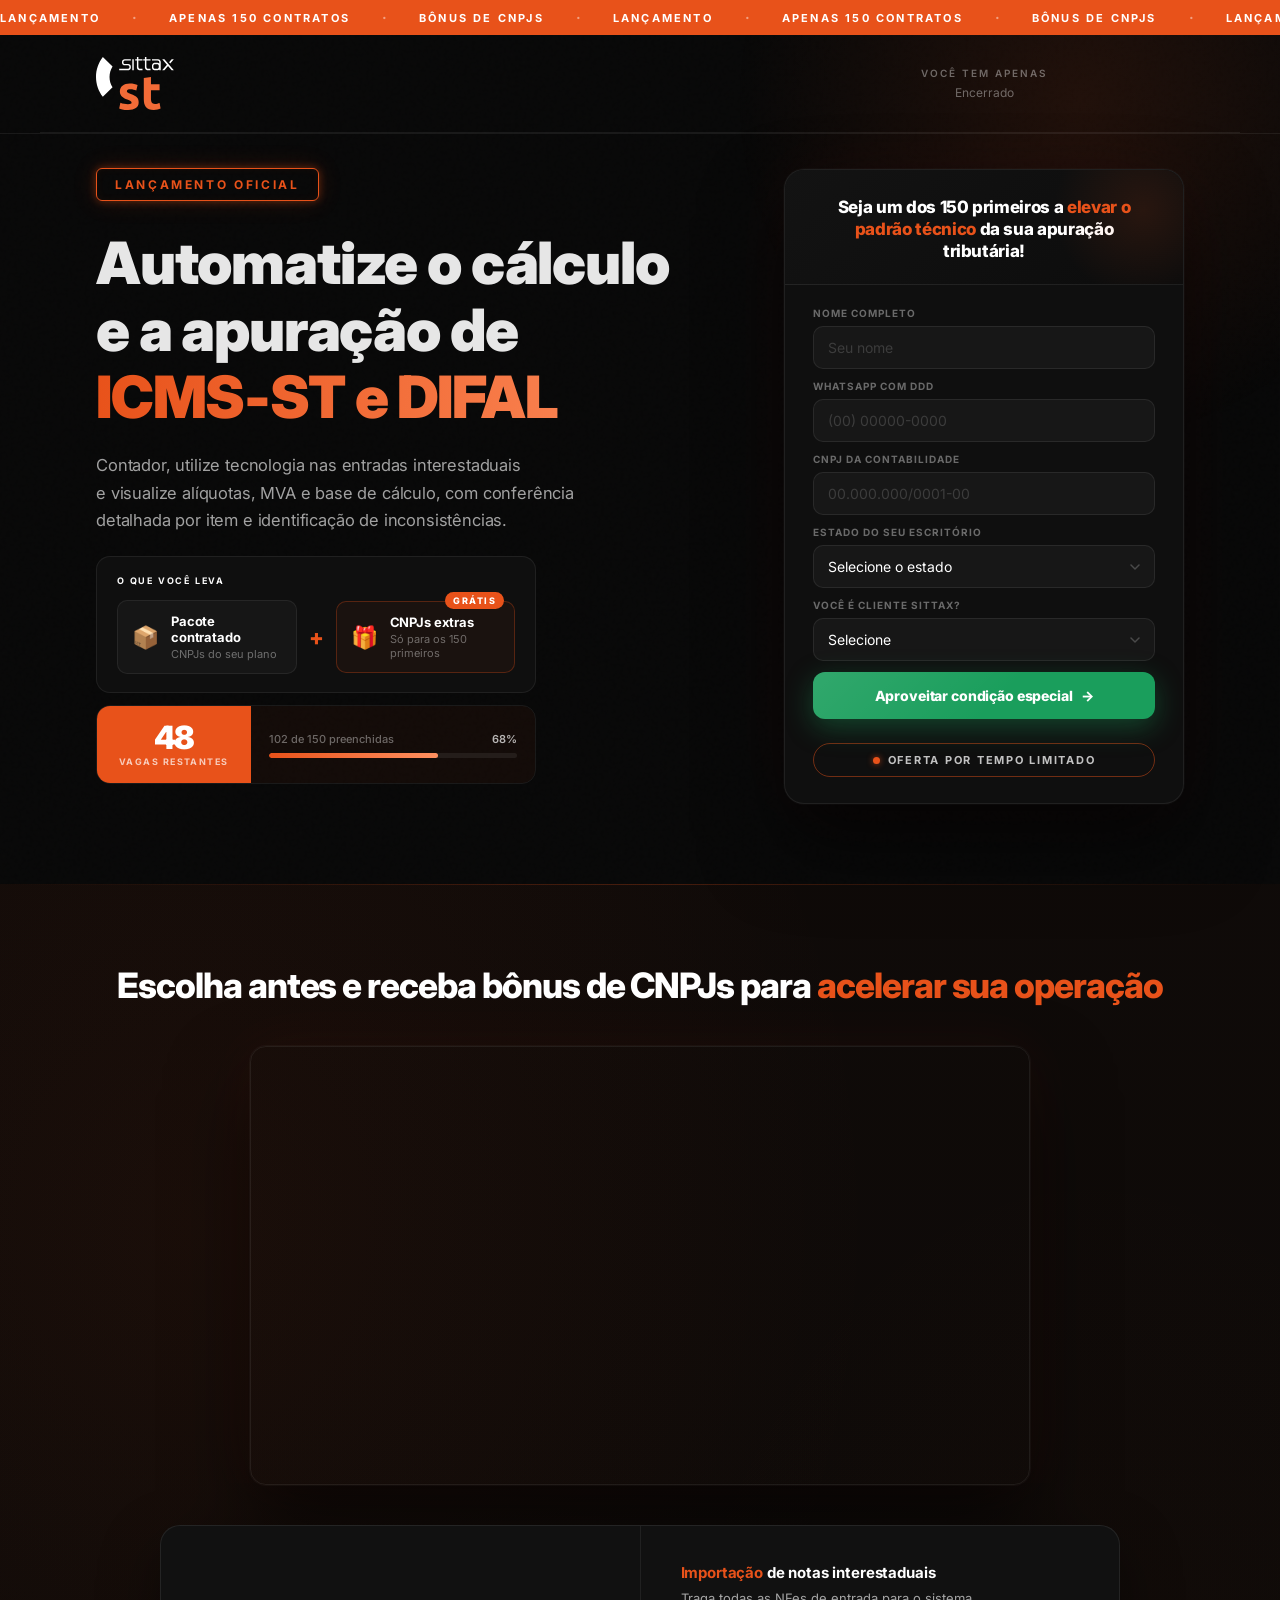
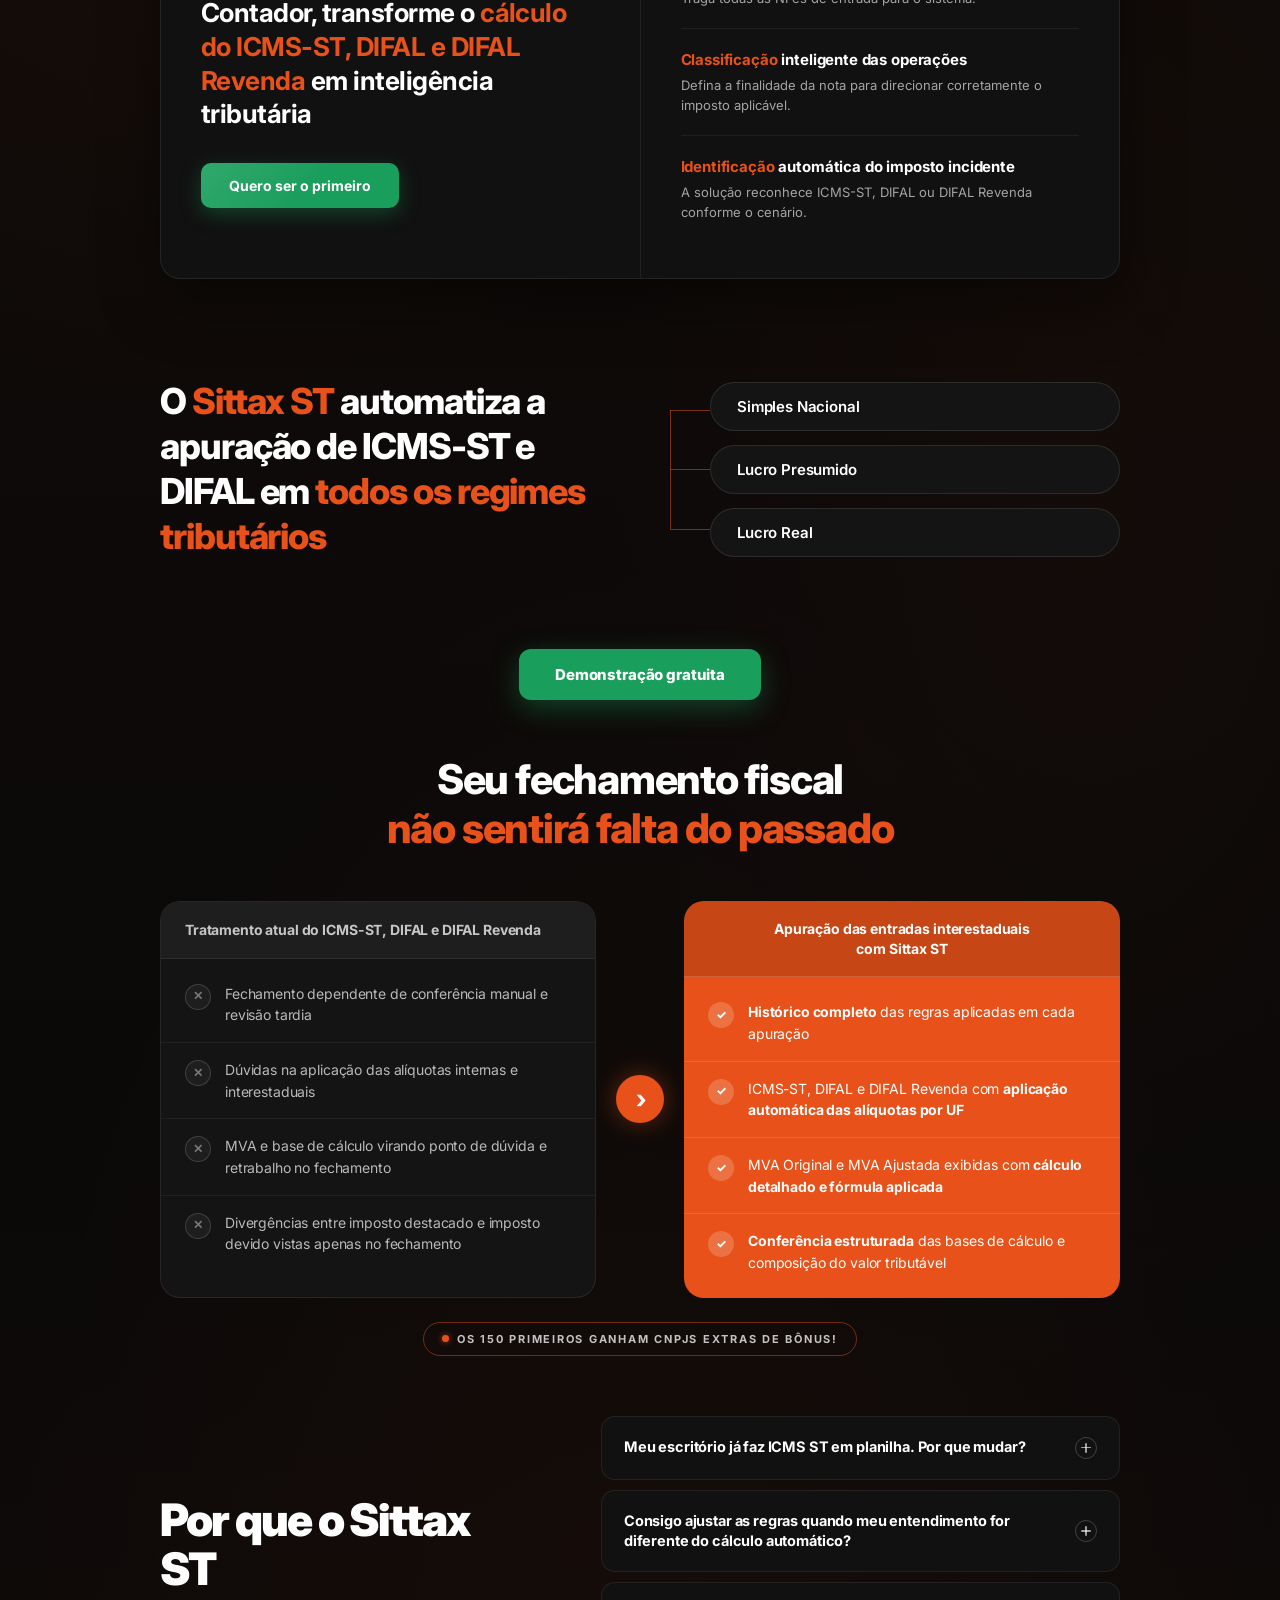
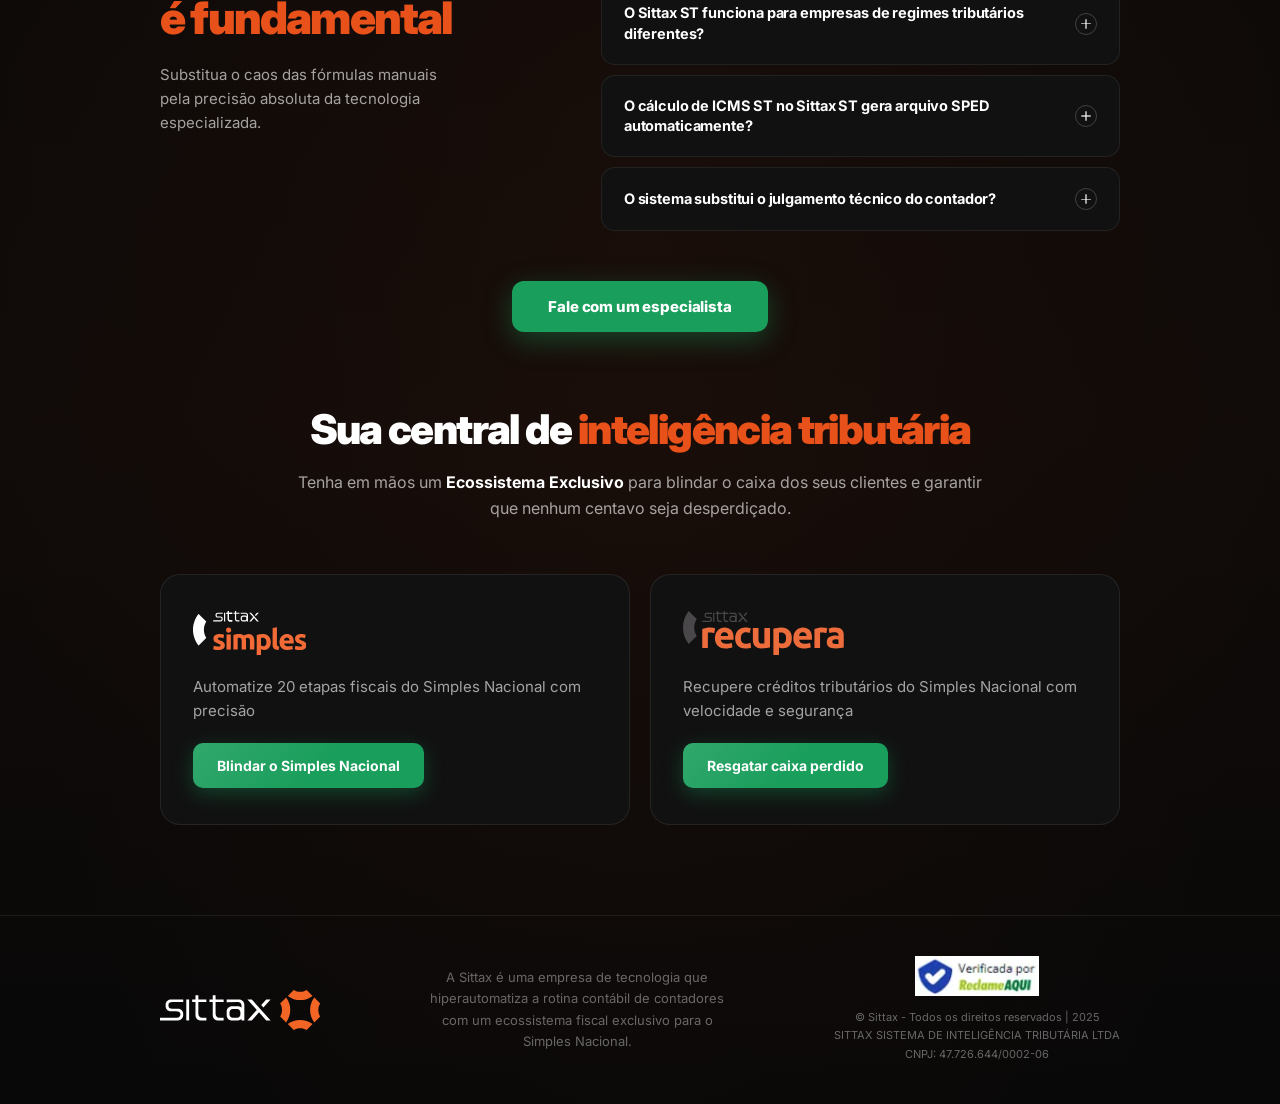
==== commit f5b40794: "Update index.html" ====
--- a/index.html
+++ b/index.html
@@ -99,7 +99,1671 @@
 </script>
 
 <link href="https://fonts.googleapis.com/css2?family=Inter:ital,wght@0,300;0,400;0,500;0,600;0,700;0,800;0,900;1,800&display=swap" rel="stylesheet">
-<link rel="stylesheet" href="style.css">
+<style>
+*, *::before, *::after { box-sizing: border-box; margin: 0; padding: 0; }
+
+html { scroll-behavior: smooth; }
+
+:root {
+  --orange: #E8521A;
+  --orange-glow: rgba(232, 82, 26, 0.18);
+  --orange-mid: rgba(232, 82, 26, 0.08);
+  --dark: #080808;
+  --card: #0F0F0F;
+  --card-border: rgba(255,255,255,0.07);
+  --muted: rgba(255,255,255,0.38);
+  --secondary: rgba(255,255,255,0.62);
+}
+
+html, body {
+  background: var(--dark);
+  color: #fff;
+  font-family: 'Inter', sans-serif;
+  min-height: 100vh;
+  overflow-x: hidden;
+}
+
+body::before {
+  content: '';
+  position: fixed;
+  inset: 0;
+  background-image: url("data:image/svg+xml,%3Csvg viewBox='0 0 256 256' xmlns='http://www.w3.org/2000/svg'%3E%3Cfilter id='noise'%3E%3CfeTurbulence type='fractalNoise' baseFrequency='0.9' numOctaves='4' stitchTiles='stitch'/%3E%3C/filter%3E%3Crect width='100%25' height='100%25' filter='url(%23noise)' opacity='0.04'/%3E%3C/svg%3E");
+  pointer-events: none;
+  z-index: 0;
+  opacity: 0.4;
+}
+
+.glow-orb {
+  position: fixed;
+  width: 700px;
+  height: 700px;
+  border-radius: 50%;
+  background: radial-gradient(circle, rgba(232,82,26,0.11) 0%, transparent 70%);
+  top: -250px;
+  right: -150px;
+  pointer-events: none;
+  z-index: 0;
+  animation: orb-drift 9s ease-in-out infinite alternate;
+}
+
+@keyframes orb-drift {
+  from { transform: translate(0,0) scale(1); }
+  to   { transform: translate(-50px, 70px) scale(1.12); }
+}
+
+/* TARJA ROLANTE */
+.tarja {
+  position: relative;
+  z-index: 10;
+  background: var(--orange);
+  overflow: hidden;
+  white-space: nowrap;
+  animation: slideDown 0.4s cubic-bezier(0.16,1,0.3,1) both;
+}
+
+.marquee-track {
+  display: flex;
+  width: 100%;
+  overflow: hidden;
+  padding: 9px 0;
+}
+
+.marquee-inner {
+  display: flex;
+  align-items: center;
+  gap: 32px;
+  animation: marquee 30s linear infinite;
+  will-change: transform;
+  flex-shrink: 0;
+}
+
+.marquee-inner span {
+  font-size: 11px;
+  font-weight: 700;
+  letter-spacing: 0.2em;
+  text-transform: uppercase;
+  white-space: nowrap;
+  color: #fff;
+  flex-shrink: 0;
+}
+
+.marquee-inner .sep {
+  color: rgba(255,255,255,0.45);
+  font-size: 14px;
+  letter-spacing: 0;
+  flex-shrink: 0;
+}
+
+@keyframes marquee {
+  0%   { transform: translateX(0); }
+  100% { transform: translateX(-100%); }
+}
+
+/* NAV */
+nav {
+  position: relative;
+  z-index: 10;
+  display: flex;
+  align-items: center;
+  justify-content: space-between;
+  padding: 22px 56px 22px 56px;
+  border-bottom: 1px solid var(--card-border);
+  animation: fadeIn 0.5s ease 0.1s both;
+  max-width: 1200px;
+  margin: 0 auto;
+  width: 100%;
+}
+
+.nav-outer {
+  border-bottom: 1px solid var(--card-border);
+  position: relative;
+  z-index: 10;
+}
+
+.logo-wordmark {
+  font-size: 18px;
+  font-weight: 800;
+  letter-spacing: -0.04em;
+}
+.logo-wordmark span { color: var(--orange); }
+
+.logo-sep {
+  display: inline-block;
+  width: 1px;
+  height: 16px;
+  background: var(--card-border);
+  margin: 0 12px;
+  vertical-align: middle;
+}
+
+.logo-sub {
+  font-size: 11px;
+  font-weight: 500;
+  color: var(--muted);
+  letter-spacing: 0.06em;
+  text-transform: uppercase;
+}
+
+.nav-pill {
+  display: flex;
+  align-items: center;
+  gap: 7px;
+  background: var(--orange-mid);
+  border: 1px solid rgba(232,82,26,0.25);
+  border-radius: 100px;
+  padding: 7px 14px 7px 10px;
+}
+.nav-dot {
+  width: 6px; height: 6px;
+  background: var(--orange);
+  border-radius: 50%;
+  animation: blink 1.4s ease infinite;
+}
+.nav-pill-text {
+  font-size: 11px;
+  font-weight: 600;
+  color: rgba(255,255,255,0.7);
+  letter-spacing: 0.08em;
+  text-transform: uppercase;
+}
+
+/* HERO */
+.hero {
+  position: relative;
+  z-index: 5;
+  display: grid;
+  grid-template-columns: 1fr 400px;
+  gap: 52px;
+  align-items: end;
+  padding: 28px 56px 80px;
+  max-width: 1200px;
+  margin: 0 auto;
+}
+
+/* LEFT */
+.hero-left {
+  padding-top: 6px;
+  animation: fadeUp 0.7s cubic-bezier(0.16,1,0.3,1) 0.15s both;
+}
+
+.kicker {
+  display: inline-flex;
+  align-items: center;
+  gap: 10px;
+  margin-bottom: 32px;
+  background: rgba(255,255,255,0.03);
+  border: 1px solid var(--card-border);
+  border-radius: 100px;
+  padding: 7px 16px 7px 7px;
+}
+.kicker-pill {
+  background: var(--orange);
+  font-size: 9px;
+  font-weight: 800;
+  letter-spacing: 0.18em;
+  text-transform: uppercase;
+  padding: 4px 10px;
+  border-radius: 100px;
+  color: #fff;
+}
+.kicker-text {
+  font-size: 12px;
+  font-weight: 500;
+  color: var(--secondary);
+  letter-spacing: 0.02em;
+}
+
+/* H1 */
+h1 {
+  font-size: clamp(41px, 4.56vw, 62px);
+  font-weight: 900;
+  line-height: 1.15;
+  letter-spacing: -0.02em;
+  margin-bottom: 22px;
+}
+.line-white { display: block; color: rgba(255,255,255,0.9); }
+.line-orange {
+  display: block;
+  background: linear-gradient(95deg, var(--orange) 0%, #FF9060 100%);
+  -webkit-background-clip: text;
+  -webkit-text-fill-color: transparent;
+  background-clip: text;
+}
+
+.subhead {
+  font-size: 16.5px;
+  font-weight: 400;
+  color: var(--secondary);
+  line-height: 1.65;
+  max-width: 560px;
+  margin-bottom: 22px;
+  letter-spacing: -0.01em;
+}
+
+.subhead strong {
+  color: #fff;
+  font-weight: 700;
+}
+
+/* BONUS VISUAL */
+.bonus-visual {
+  max-width: 440px;
+  margin-top: 6px;
+  margin-bottom: 12px;
+  background: var(--card);
+  border: 1px solid var(--card-border);
+  border-radius: 14px;
+  padding: 18px 20px;
+  overflow: hidden;
+  animation: float-zoom 3.8s ease-in-out infinite;
+  transform-origin: center;
+}
+
+@keyframes float-zoom {
+  0%   { transform: scale(1); }
+  50%  { transform: scale(1.025); }
+  100% { transform: scale(1); }
+}
+
+.bv-label {
+  font-size: 9px;
+  font-weight: 700;
+  letter-spacing: 0.2em;
+  text-transform: uppercase;
+  color: #fafafa;
+  margin-bottom: 14px;
+}
+
+.bv-items {
+  display: flex;
+  align-items: center;
+  gap: 12px;
+}
+
+.bv-item {
+  flex: 1;
+  display: flex;
+  align-items: center;
+  gap: 12px;
+  background: rgba(255,255,255,0.03);
+  border: 1px solid var(--card-border);
+  border-radius: 10px;
+  padding: 12px 14px;
+  position: relative;
+}
+
+.bv-item--highlight {
+  border-color: rgba(232,82,26,0.3);
+  background: rgba(232,82,26,0.05);
+}
+
+.bv-badge {
+  position: absolute;
+  top: -10px;
+  right: 10px;
+  background: var(--orange);
+  color: #fff;
+  font-size: 9px;
+  font-weight: 800;
+  letter-spacing: 0.16em;
+  padding: 3px 8px;
+  border-radius: 100px;
+}
+
+.bv-icon {
+  font-size: 22px;
+  flex-shrink: 0;
+}
+
+.bv-info {
+  display: flex;
+  flex-direction: column;
+  gap: 2px;
+}
+
+.bv-title {
+  font-size: 13px;
+  font-weight: 700;
+  color: #fff;
+  letter-spacing: -0.01em;
+}
+
+.bv-sub {
+  font-size: 11px;
+  color: var(--muted);
+}
+
+.bv-plus {
+  font-size: 22px;
+  font-weight: 800;
+  color: var(--orange);
+  flex-shrink: 0;
+}
+
+/* SCARCITY */
+.scarcity {
+  display: flex;
+  align-items: stretch;
+  max-width: 440px;
+  border-radius: 14px;
+  overflow: hidden;
+  border: 1px solid var(--card-border);
+  margin-bottom: 20px;
+}
+.sc-count {
+  background: var(--orange);
+  padding: 16px 22px;
+  display: flex;
+  flex-direction: column;
+  align-items: center;
+  justify-content: center;
+  gap: 2px;
+  flex-shrink: 0;
+}
+.sc-num {
+  font-size: 32px;
+  font-weight: 900;
+  letter-spacing: -0.04em;
+  line-height: 1;
+  color: #fff;
+}
+.sc-label {
+  font-size: 9px;
+  font-weight: 700;
+  letter-spacing: 0.16em;
+  text-transform: uppercase;
+  color: rgba(255,255,255,0.7);
+  white-space: nowrap;
+}
+.sc-bar {
+  flex: 1;
+  background: rgba(232,82,26,0.05);
+  padding: 14px 18px;
+  display: flex;
+  flex-direction: column;
+  justify-content: center;
+  gap: 7px;
+}
+.sc-bar-meta {
+  display: flex;
+  justify-content: space-between;
+  font-size: 11px;
+  font-weight: 500;
+  color: var(--muted);
+}
+.sc-bar-meta b { color: rgba(255,255,255,0.7); font-weight: 600; }
+.sc-track {
+  height: 5px;
+  background: rgba(255,255,255,0.07);
+  border-radius: 10px;
+  overflow: hidden;
+}
+.sc-fill {
+  height: 100%;
+  width: 68%;
+  background: linear-gradient(90deg, var(--orange), #FF9060);
+  border-radius: 10px;
+  animation: grow 1.2s cubic-bezier(0.16,1,0.3,1) 0.9s both;
+  transform-origin: left;
+}
+
+/* COUNTDOWN */
+.countdown-wrap {
+  width: 400px;
+  display: flex;
+  flex-direction: column;
+  align-items: center;
+  gap: 6px;
+}
+.cd-eyebrow {
+  font-size: 10px;
+  font-weight: 600;
+  letter-spacing: 0.2em;
+  text-transform: uppercase;
+  color: var(--muted);
+}
+.countdown {
+  display: flex;
+  align-items: center;
+  gap: 6px;
+}
+.cd-unit {
+  display: flex;
+  flex-direction: column;
+  align-items: center;
+  gap: 2px;
+}
+.cd-num {
+  font-size: 22px;
+  font-weight: 800;
+  letter-spacing: -0.03em;
+  color: #fff;
+  line-height: 1;
+  font-variant-numeric: tabular-nums;
+}
+.cd-label {
+  font-size: 9px;
+  font-weight: 600;
+  letter-spacing: 0.1em;
+  text-transform: uppercase;
+  color: var(--muted);
+}
+.cd-sep {
+  font-size: 20px;
+  font-weight: 700;
+  color: var(--orange);
+  margin-bottom: 10px;
+  line-height: 1;
+}
+
+/* OFERTA TAG */
+.oferta-tag {
+  display: flex;
+  align-items: center;
+  justify-content: center;
+  gap: 8px;
+  margin-top: 24px;
+  padding: 9px 18px;
+  background: transparent;
+  border: 1px solid rgba(232,82,26,0.45);
+  border-radius: 100px;
+  font-size: 11px;
+  font-weight: 700;
+  letter-spacing: 0.16em;
+  text-transform: uppercase;
+  color: rgba(255,255,255,0.75);
+}
+
+.oferta-dot {
+  width: 7px;
+  height: 7px;
+  border-radius: 50%;
+  background: var(--orange);
+  flex-shrink: 0;
+  box-shadow: 0 0 6px rgba(232,82,26,0.7);
+  animation: blink 1.4s ease infinite;
+}
+
+/* LAUNCH TAG */
+.launch-tag {
+  display: inline-block;
+  font-family: 'Inter', sans-serif;
+  font-size: 12px;
+  font-weight: 700;
+  letter-spacing: 0.22em;
+  text-transform: uppercase;
+  color: var(--orange);
+  border: 1px solid var(--orange);
+  border-radius: 6px;
+  padding: 8px 18px;
+  margin-bottom: 28px;
+  box-shadow:
+    0 0 8px rgba(232,82,26,0.4),
+    0 0 24px rgba(232,82,26,0.15),
+    inset 0 0 8px rgba(232,82,26,0.06);
+  animation: fadeUp 0.7s cubic-bezier(0.16,1,0.3,1) 0.1s both;
+}
+
+/* BONUS */
+.bonus {
+  display: flex;
+  align-items: center;
+  gap: 16px;
+  max-width: 440px;
+  padding: 16px 18px;
+  background: var(--card);
+  border: 1px solid var(--card-border);
+  border-radius: 14px;
+  position: relative;
+  overflow: hidden;
+}
+.bonus::after {
+  content: '';
+  position: absolute;
+  left: 0; top: 0; bottom: 0;
+  width: 3px;
+  background: var(--orange);
+}
+.bonus-emoji { font-size: 26px; flex-shrink: 0; }
+.bonus-tag {
+  font-size: 9px;
+  font-weight: 700;
+  letter-spacing: 0.18em;
+  text-transform: uppercase;
+  color: var(--orange);
+  margin-bottom: 4px;
+}
+.bonus-name {
+  font-size: 14px;
+  font-weight: 700;
+  letter-spacing: -0.02em;
+  color: #fff;
+  margin-bottom: 2px;
+}
+.bonus-note {
+  font-size: 12px;
+  color: var(--muted);
+}
+
+/* RIGHT — FORM */
+.hero-right {
+  animation: fadeUp 0.7s cubic-bezier(0.16,1,0.3,1) 0.28s both;
+  position: sticky;
+  top: 24px;
+}
+
+.form-wrap {
+  background: var(--card);
+  border: 1px solid var(--card-border);
+  border-radius: 20px;
+  overflow: hidden;
+  box-shadow:
+    0 0 0 1px rgba(255,255,255,0.02),
+    0 40px 80px rgba(0,0,0,0.55),
+    0 0 80px rgba(232,82,26,0.05);
+}
+
+.form-header {
+  background: linear-gradient(140deg, #131313 0%, #0c0c0c 100%);
+  padding: 26px 28px 22px;
+  border-bottom: 1px solid var(--card-border);
+  position: relative;
+  overflow: hidden;
+}
+.form-header::after {
+  content: '';
+  position: absolute;
+  top: -50px; right: -50px;
+  width: 180px; height: 180px;
+  background: radial-gradient(circle, rgba(232,82,26,0.12) 0%, transparent 70%);
+  pointer-events: none;
+}
+.form-eyebrow {
+  font-size: 10px;
+  font-weight: 700;
+  letter-spacing: 0.2em;
+  text-transform: uppercase;
+  color: var(--orange);
+  margin-bottom: 7px;
+  text-align: center;
+}
+.form-title {
+  font-size: 17px;
+  font-weight: 800;
+  letter-spacing: -0.02em;
+  line-height: 1.3;
+  text-align: center;
+}
+.form-title-orange {
+  color: var(--orange);
+  font-weight: 800;
+}
+
+.form-inner { padding: 22px 28px 26px; }
+
+.field { margin-bottom: 11px; }
+.field label {
+  display: block;
+  font-size: 10px;
+  font-weight: 700;
+  letter-spacing: 0.1em;
+  text-transform: uppercase;
+  color: var(--muted);
+  margin-bottom: 7px;
+}
+.field input,
+.field select {
+  width: 100%;
+  background: rgba(255,255,255,0.035);
+  border: 1px solid rgba(255,255,255,0.08);
+  border-radius: 10px;
+  padding: 12px 14px;
+  font-family: 'Inter', sans-serif;
+  font-size: 14px;
+  color: #fff;
+  outline: none;
+  transition: border-color 0.2s, background 0.2s, box-shadow 0.2s;
+  -webkit-appearance: none;
+  appearance: none;
+}
+.field select {
+  cursor: pointer;
+  background-image: url("data:image/svg+xml,%3Csvg xmlns='http://www.w3.org/2000/svg' width='10' height='6' fill='none'%3E%3Cpath d='M1 1l4 4 4-4' stroke='rgba(255,255,255,0.22)' stroke-width='1.5' stroke-linecap='round' stroke-linejoin='round'/%3E%3C/svg%3E");
+  background-repeat: no-repeat;
+  background-position: right 14px center;
+  padding-right: 36px;
+}
+.field select option { background: #151515; }
+.field input::placeholder { color: rgba(255,255,255,0.16); }
+.field input:focus,
+.field select:focus {
+  border-color: rgba(232,82,26,0.4);
+  background: rgba(232,82,26,0.04);
+  box-shadow: 0 0 0 3px rgba(232,82,26,0.07);
+}
+
+.row-2 {
+  display: grid;
+  grid-template-columns: 1fr 1fr;
+  gap: 10px;
+}
+
+.divider {
+  height: 1px;
+  background: var(--card-border);
+  margin: 14px 0;
+}
+
+.btn-submit {
+  width: 100%;
+  margin-top: 6px;
+  padding: 15px 20px;
+  background: #1a9e5c;
+  color: #fff;
+  border: none;
+  border-radius: 12px;
+  font-family: 'Inter', sans-serif;
+  font-size: 14px;
+  font-weight: 800;
+  letter-spacing: -0.01em;
+  cursor: pointer;
+  display: flex;
+  align-items: center;
+  justify-content: center;
+  gap: 8px;
+  position: relative;
+  overflow: hidden;
+  transition: transform 0.15s, box-shadow 0.2s;
+  box-shadow: 0 8px 28px rgba(26,158,92,0.38);
+}
+.btn-submit::before {
+  content: '';
+  position: absolute;
+  inset: 0;
+  background: linear-gradient(135deg, rgba(255,255,255,0.1) 0%, transparent 55%);
+}
+.btn-submit:hover {
+  transform: translateY(-2px);
+  box-shadow: 0 14px 36px rgba(26,158,92,0.48);
+}
+.btn-submit:active { transform: translateY(0); }
+.btn-arrow {
+  display: inline-block;
+  transition: transform 0.18s;
+}
+.btn-submit:hover .btn-arrow { transform: translateX(4px); }
+
+.form-trust {
+  display: flex;
+  align-items: center;
+  justify-content: center;
+  gap: 5px;
+  margin-top: 13px;
+  font-size: 11px;
+  color: var(--muted);
+}
+
+/* ANIMATIONS */
+@keyframes slideDown {
+  from { transform: translateY(-100%); }
+  to   { transform: translateY(0); }
+}
+@keyframes fadeIn {
+  from { opacity: 0; }
+  to   { opacity: 1; }
+}
+@keyframes fadeUp {
+  from { opacity: 0; transform: translateY(30px); }
+  to   { opacity: 1; transform: translateY(0); }
+}
+@keyframes blink {
+  0%, 100% { opacity: 1; }
+  50%       { opacity: 0.25; }
+}
+@keyframes grow {
+  from { transform: scaleX(0); }
+  to   { transform: scaleX(1); }
+}
+
+/* RESPONSIVE */
+/* ── SEO / ACESSIBILIDADE ── */
+#form-anchor {
+  scroll-margin-top: 20px;
+}
+
+@media (max-width: 860px) {
+  /* NAV */
+  nav { padding: 18px 20px; }
+  .nav-timer { font-size: 11px; gap: 6px; }
+  .timer-block { min-width: 36px; font-size: 18px; }
+
+  /* HERO */
+  .hero { grid-template-columns: 1fr; padding: 32px 20px 56px; gap: 32px; }
+  .hero-right { position: static; }
+  h1 { font-size: 36px; }
+  .subhead { font-size: 14px; white-space: normal; }
+  .hero-left { text-align: center; }
+  .bonus-box { max-width: 100%; }
+
+  /* MARQUEE */
+  .marquee-track { font-size: 11px; }
+
+  /* DOBRA 2 — VÍDEO */
+  .dobra2 { padding: 48px 20px 40px; }
+  .dobra2-title { font-size: 22px; white-space: normal; }
+  .dobra2-inner { gap: 28px; }
+
+  /* DOBRA FEAT */
+  .dobra-feat { padding: 0px 20px 48px; }
+  .dobra-feat-inner { grid-template-columns: 1fr; border-radius: 16px; }
+  .dobra-feat-left { padding: 28px 24px 20px; gap: 24px; }
+  .dobra-feat-right { padding: 20px 24px 28px; }
+  .dobra-feat-text { font-size: 20px; }
+  .dobra-feat-divider { width: 100%; height: 1px; }
+
+  /* DOBRA REG */
+  .dobra-reg { padding: 32px 20px 48px; }
+  .dobra-reg-inner { grid-template-columns: 1fr; gap: 28px; }
+  .dobra-reg-title { font-size: 26px; text-align: center; }
+  .dobra-reg-line-wrap { display: none; }
+  .dobra-reg-tags { gap: 10px; }
+  .dobra-reg-tag { text-align: center; }
+
+  /* BTN CTA */
+  .dobra-reg-cta { padding: 20px 20px 40px; }
+  .dobra2-btn { font-size: 14px; padding: 14px 28px; width: 100%; justify-content: center; }
+  .dobra-feat-btn { width: 100%; justify-content: center; }
+
+  /* BONUS BRIDGE */
+  .bonus-bridge { padding: 0px 20px 32px; }
+
+  /* DOBRA 3 — COMPARATIVO */
+  .dobra3 { padding: 0px 20px 40px; }
+  .dobra3-grid { grid-template-columns: 1fr; gap: 12px; }
+  .dobra3-arrow { transform: rotate(90deg); margin: 4px auto; }
+  .dobra3-title { font-size: 28px; }
+  .dobra3-card--orange { animation: none; }
+
+  /* FAQ */
+  .dobra-faq { padding: 20px 20px 28px; }
+  .dobra-faq-inner { grid-template-columns: 1fr; gap: 28px; }
+  .dobra-faq-left { position: static; padding-top: 0; }
+  .dobra-faq-sub { max-width: 100%; }
+  .dobra-faq-title { font-size: 36px; }
+  .faq-q { font-size: 14px; padding: 18px 18px; }
+  .faq-a p { padding: 0 18px 18px; padding-top: 14px; }
+
+  /* ECOSSISTEMA */
+  .dobra-eco { padding: 20px 20px 64px; }
+  .dobra-eco-cards { grid-template-columns: 1fr; }
+  .dobra-eco-title { font-size: 28px; }
+  .dobra-eco-sub { font-size: 14px; }
+  .dobra-eco-btn { width: 100%; justify-content: center; }
+
+  /* FOOTER */
+  .site-footer { padding: 40px 20px; }
+  .footer-inner { grid-template-columns: 1fr; gap: 24px; text-align: center; }
+  .footer-logo { display: flex; justify-content: center; }
+  .footer-text { max-width: 100%; }
+}
+
+/* ── GRADIENT WRAPPER ── */
+.dobras-wrapper {
+  position: relative;
+  background:
+    radial-gradient(ellipse 90% 40% at 15% 10%, rgba(232,82,26,0.055) 0%, transparent 60%),
+    radial-gradient(ellipse 70% 50% at 85% 35%, rgba(180,60,10,0.04) 0%, transparent 55%),
+    radial-gradient(ellipse 80% 60% at 50% 75%, rgba(232,82,26,0.045) 0%, transparent 65%),
+    linear-gradient(180deg,
+      rgba(232,82,26,0.03) 0%,
+      rgba(40,20,10,0.18) 25%,
+      rgba(30,15,8,0.12) 55%,
+      rgba(232,82,26,0.04) 80%,
+      rgba(0,0,0,0) 100%
+    ),
+    var(--dark);
+}
+
+/* Todas as seções dentro do wrapper ficam transparentes */
+.dobras-wrapper .dobra2,
+.dobras-wrapper .dobra-feat,
+.dobras-wrapper .dobra-reg,
+.dobras-wrapper .dobra3 {
+  background: transparent;
+}
+
+/* ── SEGUNDA DOBRA ── */
+.dobra2 {
+  position: relative;
+  z-index: 5;
+  background: var(--dark);
+  padding: 80px 56px 40px;
+}
+
+.dobra2::before {
+  content: '';
+  position: absolute;
+  top: 0; left: 0; right: 0;
+  height: 1px;
+  background: linear-gradient(90deg, transparent, rgba(232,82,26,0.25), transparent);
+}
+
+.dobra2-inner {
+  max-width: 780px;
+  margin: 0 auto;
+  display: flex;
+  flex-direction: column;
+  align-items: center;
+  gap: 40px;
+}
+
+.dobra2-title {
+  font-size: 35px;
+  font-weight: 800;
+  letter-spacing: -0.03em;
+  line-height: 1.2;
+  text-align: center;
+  color: #fff;
+  white-space: nowrap;
+}
+
+.dobra2-orange { color: var(--orange); }
+
+.dobra2-video {
+  width: 100%;
+  border-radius: 16px;
+  overflow: hidden;
+  border: 1px solid var(--card-border);
+  box-shadow:
+    0 0 0 1px rgba(255,255,255,0.03),
+    0 40px 80px rgba(0,0,0,0.6),
+    0 0 60px rgba(232,82,26,0.07);
+  aspect-ratio: 16 / 9;
+  position: relative;
+}
+
+.dobra2-video iframe {
+  width: 100%;
+  height: 100%;
+  position: absolute;
+  inset: 0;
+  display: block;
+}
+
+.dobra2-btn {
+  display: inline-flex;
+  align-items: center;
+  gap: 10px;
+  padding: 16px 36px;
+  background: #1a9e5c;
+  color: #fff;
+  border-radius: 12px;
+  font-family: 'Inter', sans-serif;
+  font-size: 15px;
+  font-weight: 800;
+  letter-spacing: -0.01em;
+  text-decoration: none;
+  position: relative;
+  overflow: hidden;
+  transition: transform 0.15s, box-shadow 0.2s;
+  box-shadow: 0 8px 28px rgba(26,158,92,0.38);
+}
+
+#form-anchor {
+  scroll-margin-top: 20px;
+}
+  content: '';
+  position: absolute;
+  inset: 0;
+  background: linear-gradient(135deg, rgba(255,255,255,0.1) 0%, transparent 55%);
+}
+
+.dobra2-btn:hover {
+  transform: translateY(-2px);
+  box-shadow: 0 14px 36px rgba(26,158,92,0.5);
+}
+
+.dobra2-btn:active { transform: translateY(0); }
+
+.dobra2-btn-arrow {
+  display: inline-block;
+  transition: transform 0.18s;
+}
+
+.dobra2-btn:hover .dobra2-btn-arrow { transform: translateX(4px); }
+
+
+
+/* ── TERCEIRA DOBRA — FEATURES ── */
+.dobra-feat {
+  position: relative;
+  z-index: 5;
+  padding: 0px 56px 60px;
+  background: var(--dark);
+}
+
+.dobra-feat-inner {
+  max-width: 960px;
+  margin: 0 auto;
+  display: grid;
+  grid-template-columns: 1fr auto 1fr;
+  align-items: center;
+  gap: 0;
+  background: #111;
+  border: 1px solid rgba(255,255,255,0.08);
+  border-radius: 20px;
+  overflow: hidden;
+  box-shadow: 0 24px 60px rgba(0,0,0,0.4);
+}
+
+.dobra-feat-left {
+  padding: 44px 40px;
+  display: flex;
+  flex-direction: column;
+  gap: 32px;
+}
+
+.dobra-feat-text {
+  font-size: 26px;
+  font-weight: 700;
+  letter-spacing: -0.02em;
+  line-height: 1.3;
+  color: #fff;
+}
+
+.dobra-feat-orange { color: var(--orange); }
+
+.dobra-feat-btn {
+  display: inline-flex;
+  align-items: center;
+  justify-content: center;
+  padding: 14px 28px;
+  background: #1a9e5c;
+  color: #fff;
+  border-radius: 10px;
+  font-family: 'Inter', sans-serif;
+  font-size: 14px;
+  font-weight: 700;
+  text-decoration: none;
+  width: fit-content;
+  transition: transform 0.15s, box-shadow 0.2s;
+  box-shadow: 0 6px 20px rgba(26,158,92,0.35);
+  position: relative;
+  overflow: hidden;
+}
+
+.dobra-feat-btn::before {
+  content: '';
+  position: absolute;
+  inset: 0;
+  background: linear-gradient(135deg, rgba(255,255,255,0.1) 0%, transparent 55%);
+}
+
+.dobra-feat-btn:hover {
+  transform: translateY(-2px);
+  box-shadow: 0 10px 28px rgba(26,158,92,0.5);
+}
+
+.dobra-feat-divider {
+  width: 1px;
+  background: rgba(255,255,255,0.07);
+  align-self: stretch;
+}
+
+.dobra-feat-right {
+  padding: 36px 40px;
+  display: flex;
+  flex-direction: column;
+  gap: 0;
+}
+
+.dobra-feat-item {
+  padding: 20px 0;
+  border-bottom: 1px solid rgba(255,255,255,0.06);
+}
+
+.dobra-feat-item:last-child { border-bottom: none; }
+.dobra-feat-item:first-child { padding-top: 0; }
+
+.dobra-feat-item-title {
+  font-size: 15px;
+  font-weight: 700;
+  color: #fff;
+  letter-spacing: -0.01em;
+  margin-bottom: 5px;
+  line-height: 1.4;
+}
+
+.dobra-feat-item-sub {
+  font-size: 13px;
+  color: var(--secondary);
+  line-height: 1.55;
+}
+
+
+
+/* ── QUARTA DOBRA — REGIMES ── */
+.dobra-reg {
+  position: relative;
+  z-index: 5;
+  padding: 40px 56px 70px;
+  background: var(--dark);
+}
+
+.dobra-reg-inner {
+  max-width: 960px;
+  margin: 0 auto;
+  display: grid;
+  grid-template-columns: 1fr 1fr;
+  align-items: center;
+  gap: 60px;
+}
+
+.dobra-reg-title {
+  font-size: clamp(24px, 2.8vw, 36px);
+  font-weight: 800;
+  letter-spacing: -0.03em;
+  line-height: 1.25;
+  color: #fff;
+}
+
+.dobra-reg-orange { color: var(--orange); }
+
+/* RIGHT — TREE */
+.dobra-reg-right {
+  display: flex;
+  align-items: center;
+}
+
+.dobra-reg-tree {
+  display: flex;
+  align-items: center;
+  gap: 0;
+  width: 100%;
+}
+
+/* CONNECTOR LINES */
+.dobra-reg-line-wrap {
+  flex-shrink: 0;
+  width: 40px;
+  position: relative;
+  align-self: stretch;
+  display: flex;
+  align-items: center;
+}
+
+.dobra-reg-lines {
+  position: relative;
+  width: 100%;
+  height: 100%;
+  display: flex;
+  flex-direction: column;
+  justify-content: space-between;
+}
+
+.reg-line {
+  position: absolute;
+  left: 0;
+  width: 100%;
+  height: 1px;
+  background: var(--orange);
+  opacity: 0.5;
+}
+
+.reg-line--1 { top: 16%; }
+.reg-line--2 { top: 50%; }
+.reg-line--3 { top: 84%; }
+
+/* Vertical connector */
+.dobra-reg-lines::before {
+  content: '';
+  position: absolute;
+  left: 0;
+  top: 16%;
+  bottom: 16%;
+  width: 1px;
+  background: var(--orange);
+  opacity: 0.5;
+}
+
+/* TAGS */
+.dobra-reg-tags {
+  flex: 1;
+  display: flex;
+  flex-direction: column;
+  gap: 14px;
+}
+
+.dobra-reg-tag {
+  background: #141414;
+  border: 1px solid rgba(255,255,255,0.1);
+  border-radius: 100px;
+  padding: 14px 26px;
+  font-size: 15px;
+  font-weight: 600;
+  color: #fff;
+  letter-spacing: -0.01em;
+  transition: border-color 0.2s, background 0.2s;
+  animation: tag-slide 0.6s cubic-bezier(0.22, 1, 0.36, 1) both;
+}
+
+.dobra-reg-tag:nth-child(1) { animation-delay: 0.1s; }
+.dobra-reg-tag:nth-child(2) { animation-delay: 0.25s; }
+.dobra-reg-tag:nth-child(3) { animation-delay: 0.4s; }
+
+.dobra-reg-tag:hover {
+  border-color: rgba(232,82,26,0.4);
+  background: rgba(232,82,26,0.06);
+}
+
+@keyframes tag-slide {
+  0%   { opacity: 0; transform: translateX(20px); }
+  100% { opacity: 1; transform: translateX(0); }
+}
+
+/* ── FAQ ── */
+.dobra-faq {
+  padding: 20px 56px 30px;
+}
+
+.dobra-faq-inner {
+  max-width: 960px;
+  margin: 0 auto;
+  display: grid;
+  grid-template-columns: 1fr 1.4fr;
+  gap: 70px;
+  align-items: start;
+}
+
+.dobra-faq-left {
+  position: sticky;
+  top: 32px;
+  padding-top: 80px;
+}
+
+.dobra-faq-title {
+  font-size: clamp(32px, 3.5vw, 52px);
+  font-weight: 900;
+  letter-spacing: -0.04em;
+  line-height: 1.1;
+  color: #fff;
+  margin-bottom: 20px;
+}
+
+.dobra-faq-orange { color: var(--orange); }
+
+.dobra-faq-sub {
+  font-size: 15px;
+  color: var(--secondary);
+  line-height: 1.6;
+  max-width: 280px;
+}
+
+/* ITEMS */
+.dobra-faq-right {
+  display: flex;
+  flex-direction: column;
+  gap: 10px;
+}
+
+.faq-item {
+  background: #111;
+  border: 1px solid rgba(255,255,255,0.07);
+  border-radius: 14px;
+  overflow: hidden;
+  transition: border-color 0.2s;
+}
+
+.faq-item.open {
+  border-color: rgba(232,82,26,0.3);
+}
+
+.faq-q {
+  width: 100%;
+  display: flex;
+  align-items: center;
+  justify-content: space-between;
+  gap: 16px;
+  padding: 20px 22px;
+  background: none;
+  border: none;
+  cursor: pointer;
+  text-align: left;
+  font-family: 'Inter', sans-serif;
+  font-size: 14.5px;
+  font-weight: 700;
+  color: #fff;
+  letter-spacing: -0.01em;
+  line-height: 1.4;
+  transition: color 0.2s;
+}
+
+.faq-item.open .faq-q { color: var(--orange); }
+
+.faq-icon {
+  width: 22px;
+  height: 22px;
+  border-radius: 50%;
+  border: 1.5px solid rgba(255,255,255,0.2);
+  flex-shrink: 0;
+  display: flex;
+  align-items: center;
+  justify-content: center;
+  position: relative;
+  transition: border-color 0.2s, transform 0.3s;
+}
+
+.faq-icon::before,
+.faq-icon::after {
+  content: '';
+  position: absolute;
+  background: rgba(255,255,255,0.6);
+  border-radius: 2px;
+  transition: opacity 0.25s, transform 0.25s;
+}
+
+.faq-icon::before { width: 10px; height: 1.5px; }
+.faq-icon::after  { width: 1.5px; height: 10px; }
+
+.faq-item.open .faq-icon {
+  border-color: var(--orange);
+  transform: rotate(45deg);
+}
+
+.faq-item.open .faq-icon::before,
+.faq-item.open .faq-icon::after {
+  background: var(--orange);
+}
+
+.faq-a {
+  max-height: 0;
+  overflow: hidden;
+  transition: max-height 0.4s cubic-bezier(0.4, 0, 0.2, 1);
+}
+
+.faq-a p {
+  padding: 0 22px 20px;
+  font-size: 14px;
+  color: var(--secondary);
+  line-height: 1.65;
+  border-top: 1px solid rgba(255,255,255,0.05);
+  padding-top: 16px;
+}
+
+
+
+/* ── QUINTA DOBRA — COMPARATIVO ── */
+.dobra3 {
+  position: relative;
+  z-index: 5;
+  padding: 0px 56px 0px;
+  background:
+    radial-gradient(ellipse 80% 60% at 50% 100%, rgba(232,82,26,0.09) 0%, transparent 70%),
+    var(--dark);
+}
+
+.dobra3::before {
+  display: none;
+}
+
+.dobra3-inner {
+  max-width: 960px;
+  margin: 0 auto;
+  display: flex;
+  flex-direction: column;
+  align-items: center;
+  gap: 48px;
+}
+
+.dobra3-title {
+  font-size: clamp(28px, 3.2vw, 42px);
+  font-weight: 800;
+  letter-spacing: -0.03em;
+  line-height: 1.2;
+  text-align: center;
+  color: #fff;
+}
+
+.dobra3-orange { color: var(--orange); }
+
+/* GRID */
+.dobra3-grid {
+  display: grid;
+  grid-template-columns: 1fr auto 1fr;
+  align-items: center;
+  gap: 20px;
+  width: 100%;
+}
+
+/* CARDS */
+.dobra3-card {
+  border-radius: 20px;
+  overflow: hidden;
+  height: 100%;
+}
+
+.dobra3-card--dark {
+  background: #141414;
+  border: 1px solid rgba(255,255,255,0.08);
+}
+
+.dobra3-card--orange {
+  background: var(--orange);
+  border: none;
+  animation: float-zoom 4s ease-in-out infinite;
+  transform-origin: center;
+}
+
+/* CARD HEADERS */
+.dobra3-card-header {
+  padding: 18px 24px;
+  font-size: 14px;
+  font-weight: 700;
+  line-height: 1.4;
+  letter-spacing: -0.01em;
+}
+
+.dobra3-card-header--dark {
+  background: #1e1e1e;
+  color: rgba(255,255,255,0.75);
+  border-bottom: 1px solid rgba(255,255,255,0.07);
+}
+
+.dobra3-card-header--orange {
+  background: rgba(0,0,0,0.15);
+  color: #fff;
+  text-align: center;
+  border-bottom: 1px solid rgba(255,255,255,0.15);
+}
+
+/* LISTS */
+.dobra3-list {
+  list-style: none;
+  padding: 8px 0;
+}
+
+.dobra3-item {
+  display: flex;
+  align-items: flex-start;
+  gap: 14px;
+  padding: 16px 24px;
+  font-size: 14px;
+  line-height: 1.55;
+  letter-spacing: -0.01em;
+  border-bottom: 1px solid rgba(255,255,255,0.05);
+}
+
+.dobra3-item:last-child { border-bottom: none; }
+
+.dobra3-item--bad { color: rgba(255,255,255,0.7); }
+.dobra3-item--good { color: #fff; }
+.dobra3-item--good strong { color: #fff; font-weight: 700; }
+
+.dobra3-card--orange .dobra3-item {
+  border-bottom-color: rgba(255,255,255,0.12);
+}
+
+/* ICONS */
+.dobra3-icon {
+  width: 26px;
+  height: 26px;
+  border-radius: 50%;
+  display: flex;
+  align-items: center;
+  justify-content: center;
+  font-size: 12px;
+  font-weight: 800;
+  flex-shrink: 0;
+  margin-top: 1px;
+}
+
+.dobra3-icon--bad {
+  background: #1e1e1e;
+  border: 1.5px solid rgba(255,255,255,0.15);
+  color: rgba(255,255,255,0.4);
+}
+
+.dobra3-icon--good {
+  background: rgba(255,255,255,0.18);
+  color: #fff;
+}
+
+/* ARROW */
+.dobra3-arrow {
+  width: 48px;
+  height: 48px;
+  background: var(--orange);
+  border-radius: 50%;
+  display: flex;
+  align-items: center;
+  justify-content: center;
+  font-size: 26px;
+  font-weight: 700;
+  color: #fff;
+  flex-shrink: 0;
+  box-shadow: 0 0 24px rgba(232,82,26,0.4);
+  line-height: 1;
+  padding-left: 2px;
+  animation: arrow-slide 1.2s cubic-bezier(0.22, 1, 0.36, 1) both;
+}
+
+@keyframes arrow-slide {
+  0%   { opacity: 0; transform: translateX(-32px); }
+  100% { opacity: 1; transform: translateX(0); }
+}
+}
+
+/* BONUS STRIP */
+.dobra3-bonus {
+  display: inline-flex;
+  align-items: center;
+  gap: 10px;
+  font-size: 11px;
+  font-weight: 700;
+  letter-spacing: 0.12em;
+  text-transform: uppercase;
+  color: #fff;
+  background: transparent;
+  border: 1px solid rgba(232,82,26,0.5);
+  border-radius: 100px;
+  padding: 10px 20px;
+}
+
+.dobra3-bonus strong { color: #fff; font-weight: 700; }
+
+.dobra3-bonus-dot {
+  width: 7px;
+  height: 7px;
+  background: var(--orange);
+  border-radius: 50%;
+  flex-shrink: 0;
+  box-shadow: 0 0 6px rgba(232,82,26,0.7);
+  animation: blink 1.4s ease infinite;
+}
+
+.dobra-reg-cta {
+  display: flex;
+  justify-content: center;
+  padding: 20px 56px 55px;
+}
+
+
+
+/* ── ECOSSISTEMA ── */
+.dobra-eco {
+  padding: 20px 56px 90px;
+}
+
+.dobra-eco-inner {
+  max-width: 960px;
+  margin: 0 auto;
+  display: flex;
+  flex-direction: column;
+  align-items: center;
+  gap: 52px;
+}
+
+.dobra-eco-header {
+  text-align: center;
+  max-width: 700px;
+}
+
+.dobra-eco-title {
+  font-size: clamp(28px, 3.2vw, 44px);
+  font-weight: 900;
+  letter-spacing: -0.04em;
+  line-height: 1.1;
+  color: #fff;
+  margin-bottom: 18px;
+}
+
+.dobra-eco-orange { color: var(--orange); }
+
+.dobra-eco-sub {
+  font-size: 16px;
+  color: var(--secondary);
+  line-height: 1.6;
+}
+
+.dobra-eco-sub strong { color: #fff; }
+
+/* CARDS */
+.dobra-eco-cards {
+  display: grid;
+  grid-template-columns: 1fr 1fr;
+  gap: 20px;
+  width: 100%;
+}
+
+.dobra-eco-card {
+  background: #111;
+  border: 1px solid rgba(255,255,255,0.08);
+  border-radius: 20px;
+  padding: 36px 32px;
+  display: flex;
+  flex-direction: column;
+  gap: 20px;
+  transition: border-color 0.2s;
+}
+
+.dobra-eco-card:hover {
+  border-color: rgba(232,82,26,0.25);
+}
+
+.dobra-eco-logo {
+  display: flex;
+  align-items: center;
+}
+
+.dobra-eco-desc {
+  font-size: 15px;
+  color: var(--secondary);
+  line-height: 1.6;
+  flex: 1;
+}
+
+.dobra-eco-btn {
+  display: inline-flex;
+  align-items: center;
+  justify-content: center;
+  padding: 14px 24px;
+  background: #1a9e5c;
+  color: #fff;
+  border-radius: 10px;
+  font-family: 'Inter', sans-serif;
+  font-size: 14px;
+  font-weight: 700;
+  text-decoration: none;
+  position: relative;
+  overflow: hidden;
+  transition: transform 0.15s, box-shadow 0.2s;
+  box-shadow: 0 6px 20px rgba(26,158,92,0.35);
+  width: fit-content;
+}
+
+.dobra-eco-btn::before {
+  content: '';
+  position: absolute;
+  inset: 0;
+  background: linear-gradient(135deg, rgba(255,255,255,0.1) 0%, transparent 55%);
+}
+
+.dobra-eco-btn:hover {
+  transform: translateY(-2px);
+  box-shadow: 0 10px 28px rgba(26,158,92,0.5);
+}
+
+
+
+/* BADGE ENTRE SEÇÕES */
+.bonus-bridge {
+  display: flex;
+  justify-content: center;
+  align-items: center;
+  padding: 0px 56px 40px;
+}
+
+/* FAQ TRANSITION FIX — remove delay */
+.faq-a {
+  max-height: 0;
+  overflow: hidden;
+  transition: max-height 0.25s ease;
+}
+
+/* ── FOOTER ── */
+.site-footer {
+  border-top: 1px solid rgba(255,255,255,0.07);
+  padding: 40px 56px;
+}
+
+.footer-inner {
+  max-width: 960px;
+  margin: 0 auto;
+  display: grid;
+  grid-template-columns: auto 1fr auto;
+  align-items: center;
+  gap: 48px;
+}
+
+.footer-logo svg {
+  display: block;
+  height: 40px;
+  width: auto;
+}
+
+.footer-text {
+  font-size: 13px;
+  color: var(--muted);
+  line-height: 1.65;
+  text-align: center;
+  max-width: 320px;
+  margin: 0 auto;
+}
+
+.footer-right {
+  display: flex;
+  flex-direction: column;
+  align-items: center;
+  gap: 12px;
+}
+
+.footer-seal {
+  height: 40px;
+  display: block;
+}
+
+.footer-legal {
+  text-align: center;
+}
+
+.footer-legal p {
+  font-size: 11px;
+  color: var(--muted);
+  line-height: 1.7;
+}
+
+
+</style>
 </head>
 <body>
 
@@ -156,7 +1820,7 @@
 <nav>
   <div>
     <svg height="53" viewBox="0 0 355.75 242.21" xmlns="http://www.w3.org/2000/svg" style="display:inline-block;vertical-align:middle;">
-      <defs><link rel="stylesheet" href="style.css"></defs>
+      <defs><style>.cls-1,.cls-2{fill:#fff;}.cls-2{fill-rule:evenodd;}.cls-3{fill:#f26b37;}</style></defs>
       <g>
         <path class="cls-2" d="M31.24,0C10.97,26.12,0,58.03,0,90.83s10.97,64.7,31.24,90.83l44.45-43.45c-9.04-14.21-13.83-30.62-13.83-47.36s4.79-33.14,13.83-47.36L31.24,0Z"/>
         <path class="cls-1" d="M329.1,41.17l16.58,19.38h10.07c-14.4-16.84-28.78-33.66-43.13-50.46h-10.07l21.6,25.22-21.68,25.21h10.16l16.56-19.37-.08.02ZM339.16,29.46l16.58-19.35h-10.06l-11.54,13.54,5.02,5.81ZM147.14,60.55c1.6,0,3.18-.34,4.66-.98,1.48-.65,2.82-1.59,3.94-2.78,1.13-1.19,2.02-2.6,2.62-4.15s.91-3.21.9-4.89v-3.07c-.02-3.27-1.27-6.39-3.47-8.7-2.2-2.31-5.18-3.62-8.3-3.64h-13.84c-5.42,0-8.22-2.3-8.22-6.97v-2.3c-.08-4.2,3.62-6.75,8.87-6.75h24.96v-6.23h-27.86c-6.44,0-12.49,5.06-12.49,11.59v4.42c0,1.59.29,3.16.88,4.63.58,1.47,1.44,2.8,2.52,3.92s2.36,2,3.77,2.59c1.41.59,2.91.88,4.43.86h11.85c7.6,0,10.41,2.94,10.49,7.39v.39c0,4.93-2.98,8.17-8.87,8.15l-38-.03v6.46h41.17v.08ZM165.92,60.55h6.66V10.09h-6.66v50.46ZM212.51,54.03h-10.1c-5.46,0-8.78-4.27-8.78-9.68v-27.97h18.88v-6.34h-18.85V0h-6.58v10.12h-7.85v6.34h7.76v31.37c0,1.67.32,3.32.94,4.87.62,1.54,1.53,2.95,2.68,4.13,1.15,1.18,2.52,2.12,4.02,2.76,1.5.64,3.12.97,4.74.97h13.16l-.03-6.53ZM249.14,54.03h-10.07c-5.46,0-8.78-4.27-8.78-9.68v-27.97h18.85v-6.34h-18.85V0h-6.66v10.12h-7.76v6.34h7.76v31.37c0,1.67.32,3.32.94,4.87.62,1.54,1.53,2.95,2.68,4.13,1.15,1.18,2.52,2.12,4.02,2.76,1.5.64,3.12.97,4.74.97h13.16l-.03-6.53ZM279.59,33.03c.95,0,1.89.19,2.77.57s1.68.95,2.35,1.66c.67.71,1.21,1.56,1.57,2.49s.55,1.93.55,2.94v5.59c0,1.01-.18,2.01-.55,2.94-.36.93-.9,1.78-1.57,2.49-.67.71-1.47,1.28-2.35,1.66s-1.82.58-2.77.57h-10.11c-.95,0-1.89-.19-2.77-.57-.88-.38-1.68-.95-2.35-1.66-.67-.71-1.2-1.56-1.56-2.49-.36-.93-.55-1.93-.54-2.94v-5.63c0-1.01.18-2.01.54-2.94.36-.93.89-1.78,1.56-2.49.67-.71,1.47-1.28,2.35-1.66.88-.38,1.82-.58,2.77-.57l10.11.03ZM295.79,22.93c.02-3.38-1.23-6.63-3.47-9.04-2.24-2.41-5.29-3.77-8.47-3.79h-28v6.38h24.8c5.97,0,8.82,3.17,8.82,9.57v3.99c-2.22-2.18-5.14-3.39-8.17-3.37h-13.5c-3.17,0-6.21,1.34-8.45,3.71-2.24,2.38-3.5,5.6-3.5,8.97v8.52c0,3.36,1.26,6.59,3.5,8.97,2.24,2.38,5.28,3.71,8.45,3.71h13.5c3.03.02,5.95-1.19,8.17-3.37v3.37h6.35V22.93h-.02Z"/>
@@ -194,9 +1858,59 @@
 </nav>
 </div>
 
-
-
-
+<script>
+  // Defina aqui a data de encerramento da campanha
+  const endDate = new Date('2026-03-31T23:59:59');
+
+  function updateCountdown() {
+    const now = new Date();
+    const diff = endDate - now;
+
+    if (diff <= 0) {
+      document.getElementById('countdown').innerHTML = '<span style="font-size:12px;color:var(--muted)">Encerrado</span>';
+      return;
+    }
+
+    const days    = Math.floor(diff / (1000 * 60 * 60 * 24));
+    const hours   = Math.floor((diff % (1000 * 60 * 60 * 24)) / (1000 * 60 * 60));
+    const minutes = Math.floor((diff % (1000 * 60 * 60)) / (1000 * 60));
+    const seconds = Math.floor((diff % (1000 * 60)) / 1000);
+
+    document.getElementById('cd-days').textContent    = String(days).padStart(2, '0');
+    document.getElementById('cd-hours').textContent   = String(hours).padStart(2, '0');
+    document.getElementById('cd-minutes').textContent = String(minutes).padStart(2, '0');
+    document.getElementById('cd-seconds').textContent = String(seconds).padStart(2, '0');
+  }
+
+  updateCountdown();
+  setInterval(updateCountdown, 1000);
+</script>
+
+<script>
+  document.addEventListener('DOMContentLoaded', function () {
+    document.querySelectorAll('.faq-q').forEach(function (btn) {
+      btn.addEventListener('click', function () {
+        const item = btn.closest('.faq-item');
+        const answer = item.querySelector('.faq-a');
+        const isOpen = item.classList.contains('open');
+
+        // Fecha todos imediatamente
+        document.querySelectorAll('.faq-item.open').forEach(function (openItem) {
+          openItem.classList.remove('open');
+          openItem.querySelector('.faq-a').style.maxHeight = '0';
+          openItem.querySelector('.faq-q').setAttribute('aria-expanded', 'false');
+        });
+
+        // Abre o clicado sem delay
+        if (!isOpen) {
+          item.classList.add('open');
+          answer.style.maxHeight = answer.scrollHeight + 32 + 'px';
+          btn.setAttribute('aria-expanded', 'true');
+        }
+      });
+    });
+  });
+</script>
 
 <!-- HERO -->
 <main>
@@ -599,7 +2313,19 @@
       <div class="dobra-eco-card">
         <div class="dobra-eco-logo"><svg style="height:44px;width:auto;display:block" id="Camada_2" data-name="Camada 2" xmlns="http://www.w3.org/2000/svg" viewBox="0 0 3987.97 1546.05">
   <defs>
-    <link rel="stylesheet" href="style.css">
+    <style>
+      .scls-1, .scls-2 {
+        fill: #fff;
+      }
+
+      .scls-2 {
+        fill-rule: evenodd;
+      }
+
+      .scls-3 {
+        fill: #f26b37;
+      }
+    </style>
   </defs>
   <g id="Camada_1-2" data-name="Camada 1">
     <g>
@@ -634,7 +2360,31 @@
       <div class="dobra-eco-card">
         <div class="dobra-eco-logo"><svg style="height:44px;width:auto;display:block" id="Camada_2" data-name="Camada 2" xmlns="http://www.w3.org/2000/svg" xmlns:xlink="http://www.w3.org/1999/xlink" viewBox="0 0 2117.06 579.02">
   <defs>
-    <link rel="stylesheet" href="style.css">
+    <style>
+      .recls-1, .recls-2 {
+        fill: #49474a;
+      }
+
+      .recls-2 {
+        fill-rule: evenodd;
+      }
+
+      .recls-3 {
+        fill: none;
+      }
+
+      .recls-4 {
+        clip-path: url(#clippath-1);
+      }
+
+      .recls-5 {
+        fill: #ed6c3b;
+      }
+
+      .recls-6 {
+        clip-path: url(#clippath);
+      }
+    </style>
     <clipPath id="clippath">
       <rect class="recls-3" width="2117.06" height="579.02"/>
     </clipPath>
@@ -671,7 +2421,31 @@
     <div class="footer-logo">
       <svg height="40" style="display:block" id="Camada_2" data-name="Camada 2" xmlns="http://www.w3.org/2000/svg" xmlns:xlink="http://www.w3.org/1999/xlink" viewBox="0 0 3443.74 859.87">
   <defs>
-    <link rel="stylesheet" href="style.css">
+    <style>
+      .ftcls-1 {
+        fill: none;
+      }
+
+      .ftcls-2 {
+        clip-path: url(#ft-clippath-1);
+      }
+
+      .ftcls-3 {
+        fill: #f26524;
+      }
+
+      .ftcls-3, .ftcls-4 {
+        fill-rule: evenodd;
+      }
+
+      .ftcls-5, .ftcls-4 {
+        fill: #ffffff;
+      }
+
+      .ftcls-6 {
+        clip-path: url(#ft-clippath);
+      }
+    </style>
     <clipPath id="ft-clippath">
       <rect class="ftcls-1" y="0" width="3443.74" height="859.87"/>
     </clipPath>
@@ -717,6 +2491,5 @@
 </footer>
 </div><!-- /dobras-wrapper -->
 
-<script src="app.js"></script>
 </body>
 </html>
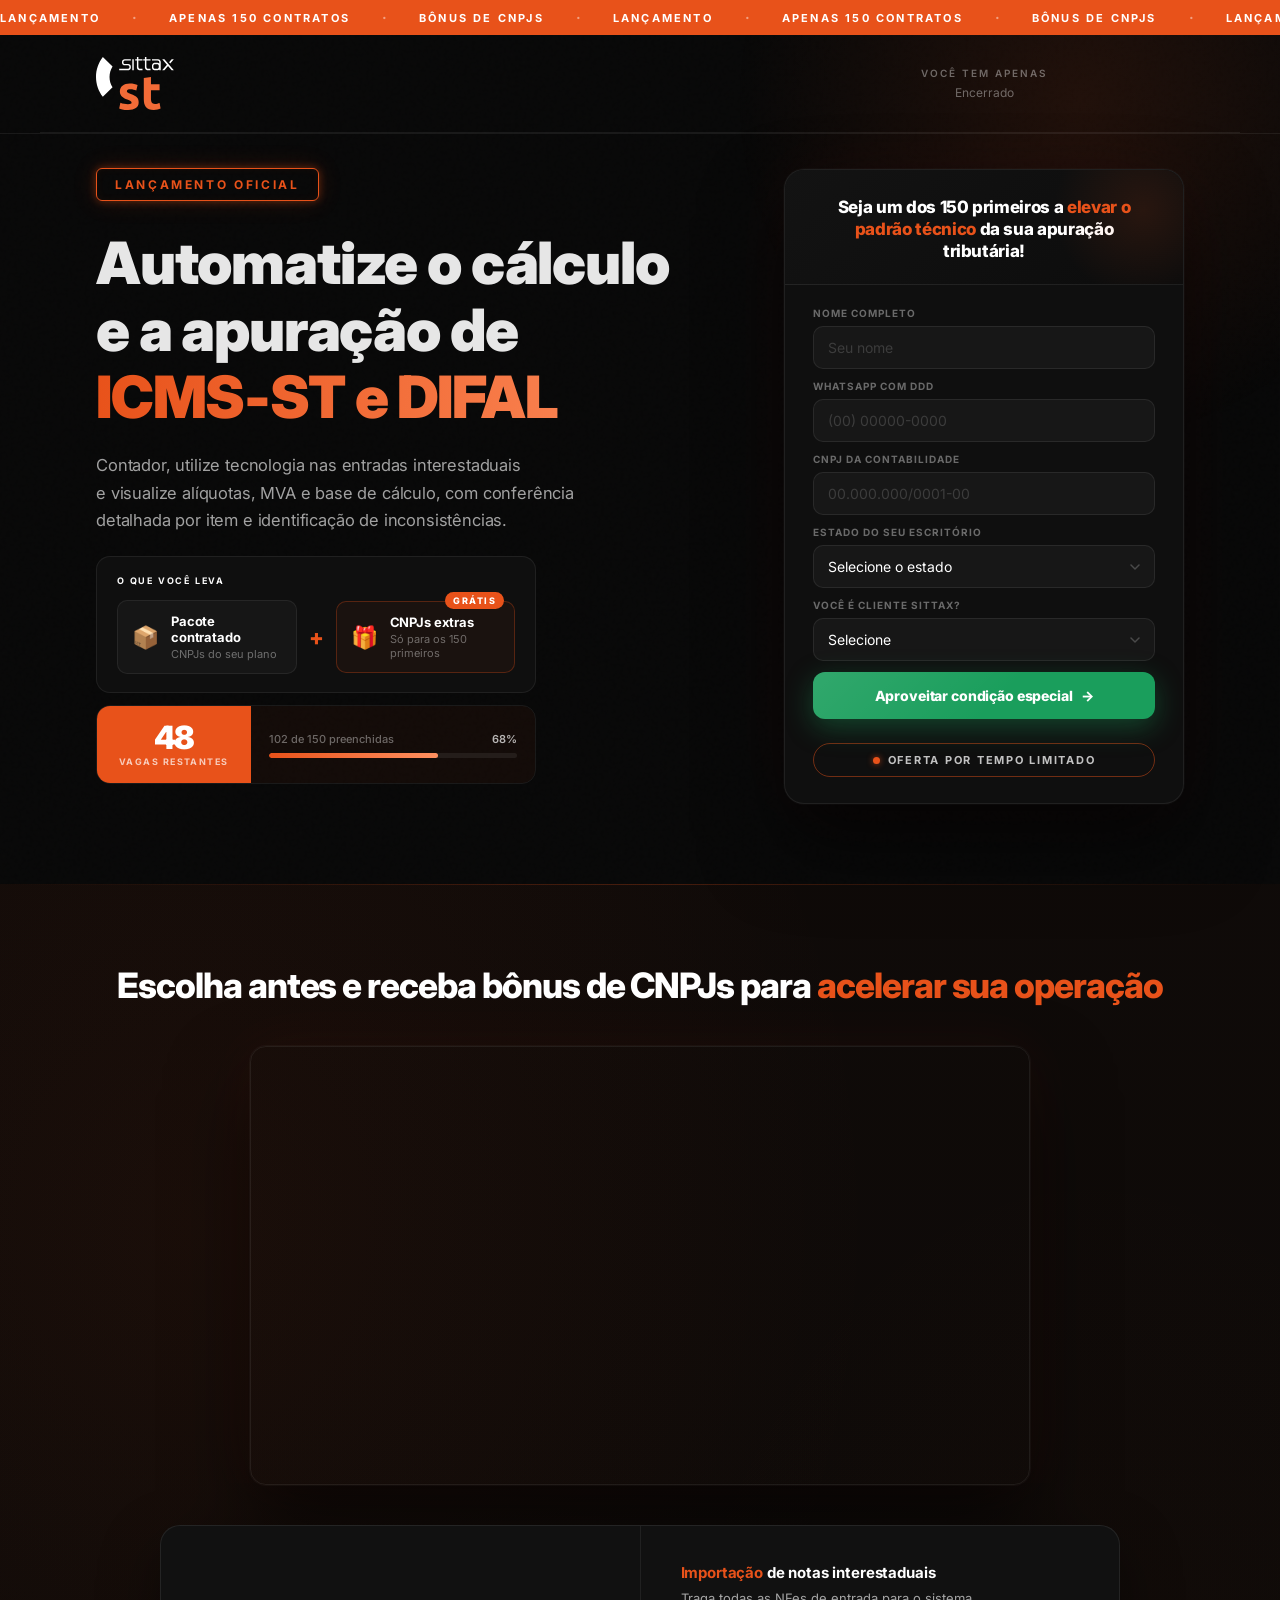
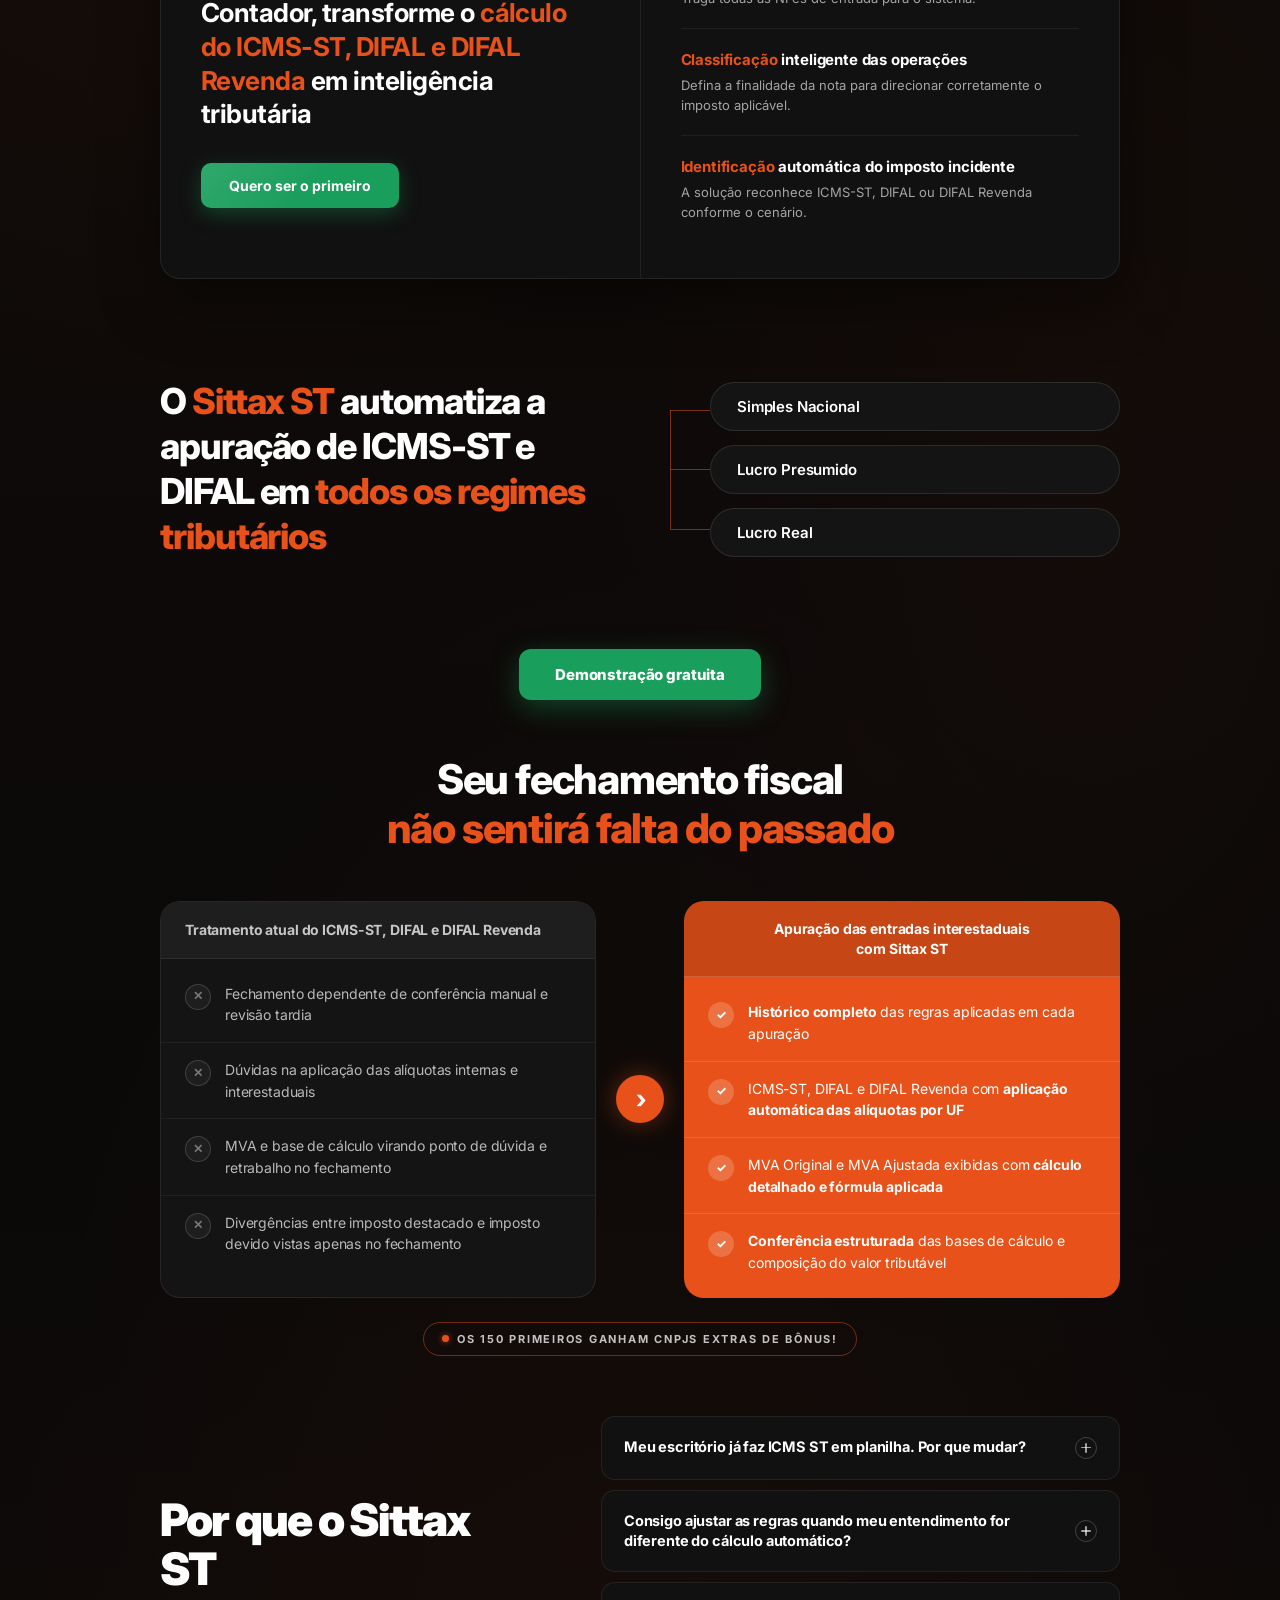
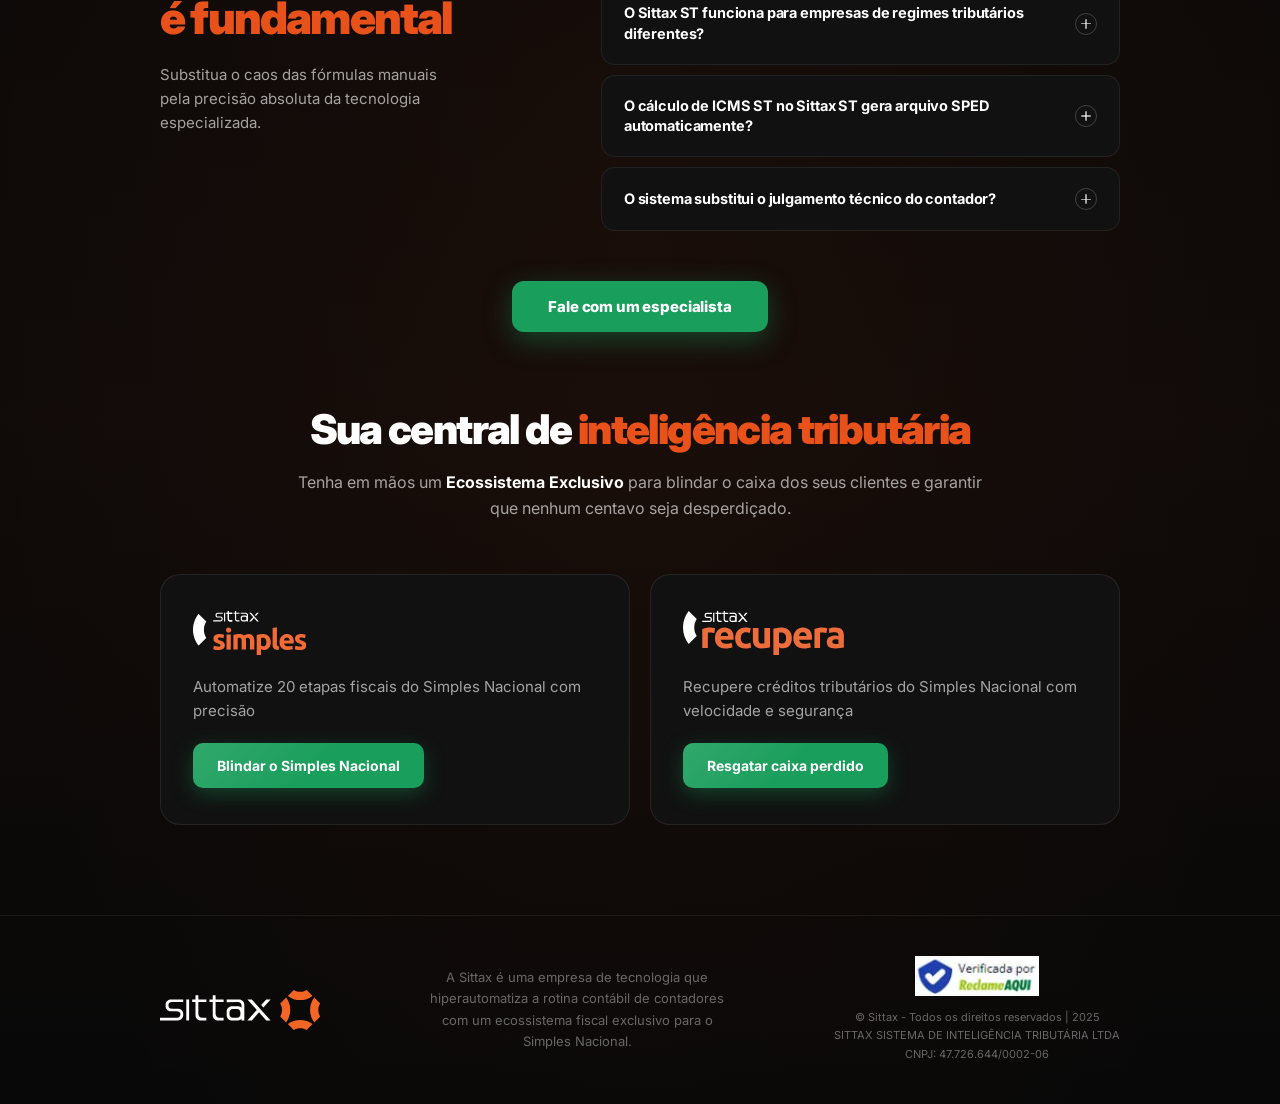
==== commit f6b051a9: "Update index.html" ====
--- a/index.html
+++ b/index.html
@@ -2358,11 +2358,11 @@
       </div>
 
       <div class="dobra-eco-card">
-        <div class="dobra-eco-logo"><svg style="height:44px;width:auto;display:block" id="Camada_2" data-name="Camada 2" xmlns="http://www.w3.org/2000/svg" xmlns:xlink="http://www.w3.org/1999/xlink" viewBox="0 0 2117.06 579.02">
+        <div class="dobra-eco-logo"><svg style="height:44px;width:auto;display:block" id="Camada_2" data-name="Camada 2" xmlns="http://www.w3.org/2000/svg" viewBox="0 0 2117.06 579.02">
   <defs>
     <style>
       .recls-1, .recls-2 {
-        fill: #49474a;
+        fill: #fff;
       }
 
       .recls-2 {
@@ -2370,37 +2370,15 @@
       }
 
       .recls-3 {
-        fill: none;
-      }
-
-      .recls-4 {
-        clip-path: url(#clippath-1);
-      }
-
-      .recls-5 {
         fill: #ed6c3b;
       }
-
-      .recls-6 {
-        clip-path: url(#clippath);
-      }
     </style>
-    <clipPath id="clippath">
-      <rect class="recls-3" width="2117.06" height="579.02"/>
-    </clipPath>
-    <clipPath id="clippath-1">
-      <rect class="recls-3" width="2117.05" height="579.02"/>
-    </clipPath>
   </defs>
   <g id="Camada_1-2" data-name="Camada 1">
-    <g id="Arte_34" data-name="Arte 34">
-      <g class="recls-6">
-        <g class="recls-4">
-          <path class="recls-2" d="M74.69,0C26.23,62.45,0,138.72,0,217.13s26.23,154.68,74.69,217.13l106.25-103.86c-21.6-33.97-33.06-73.19-33.06-113.21s11.45-79.23,33.06-113.21L74.69,0Z"/>
-          <path class="recls-1" d="M786.73,98.42l39.63,46.33h24.08c-34.42-40.25-68.79-80.46-103.11-120.63h-24.09l51.63,60.29-51.82,60.25h24.28l39.59-46.29-.19.04ZM810.77,70.42l39.63-46.25h-24.05l-27.58,32.37,12,13.88ZM351.74,144.76c3.82,0,7.61-.8,11.13-2.35,3.53-1.54,6.73-3.8,9.42-6.65,2.69-2.85,4.82-6.22,6.27-9.93,1.44-3.71,2.17-7.69,2.15-11.69v-7.34c-.05-7.8-3.03-15.28-8.29-20.8-5.26-5.52-12.39-8.64-19.83-8.7h-33.09c-12.97,0-19.66-5.49-19.66-16.66v-5.49c-.19-10.05,8.66-16.14,21.2-16.14h59.67v-14.89h-66.6c-15.39,0-29.86,12.1-29.86,27.72v10.57c-.01,3.8.7,7.57,2.09,11.07,1.39,3.51,3.44,6.69,6.02,9.36,2.58,2.67,5.64,4.78,9,6.19,3.36,1.42,6.96,2.11,10.59,2.06h28.32c18.16,0,24.89,7.02,25.08,17.67v.93c0,11.78-7.12,19.53-21.2,19.49l-90.83-.08v15.45h98.41v.2ZM396.63,144.76h15.92V24.13h-15.92v120.63ZM508.01,129.15h-24.14c-13.05,0-20.99-10.2-20.99-23.14V39.15h45.13v-15.16h-45.06V0h-15.73v24.19h-18.75v15.16h18.56v75c0,3.99.76,7.94,2.24,11.63,1.49,3.69,3.67,7.04,6.41,9.86,2.75,2.82,6.02,5.06,9.61,6.59,3.59,1.53,7.45,2.32,11.34,2.32h31.45l-.08-15.6ZM595.59,129.15h-24.06c-13.05,0-20.99-10.2-20.99-23.14V39.15h45.06v-15.16h-45.06V0h-15.92v24.19h-18.56v15.16h18.56v75c0,3.99.76,7.94,2.24,11.63,1.49,3.69,3.67,7.04,6.42,9.86,2.75,2.82,6.02,5.06,9.61,6.59,3.59,1.53,7.45,2.32,11.34,2.32h31.45l-.08-15.6ZM668.37,78.97c2.27-.01,4.52.46,6.62,1.37,2.1.92,4.01,2.26,5.62,3.97,1.61,1.7,2.88,3.73,3.75,5.95.87,2.23,1.31,4.61,1.31,7.03v13.37c0,2.41-.44,4.8-1.31,7.03s-2.14,4.25-3.75,5.95c-1.61,1.7-3.52,3.05-5.62,3.97-2.1.92-4.35,1.38-6.62,1.37h-24.16c-2.27.01-4.52-.46-6.62-1.37-2.1-.92-4.01-2.27-5.61-3.97-1.6-1.7-2.88-3.73-3.74-5.95-.86-2.23-1.3-4.61-1.29-7.02v-13.45c-.01-2.41.43-4.79,1.29-7.02.86-2.23,2.13-4.25,3.74-5.95,1.6-1.7,3.51-3.05,5.61-3.97s4.35-1.38,6.62-1.37l24.16.08ZM707.09,54.81c.04-8.09-2.95-15.86-8.3-21.61-5.35-5.75-12.64-9.01-20.26-9.07h-66.94v15.26h59.28c14.26,0,21.09,7.57,21.09,22.87v9.54c-5.31-5.22-12.29-8.1-19.53-8.05h-32.28c-7.57,0-14.84,3.2-20.19,8.88-5.36,5.69-8.36,13.4-8.36,21.44v20.37c0,8.04,3.01,15.75,8.36,21.44,5.36,5.68,12.62,8.88,20.19,8.88h32.28c7.24.04,14.22-2.83,19.53-8.05v8.05h15.17V54.81h-.04Z"/>
-          <path class="recls-5" d="M2003.32,217.13c21.85,0,40.06,2.5,54.63,7.49,14.57,4.99,26.16,12.15,34.77,21.46,8.94,9.32,15.23,20.63,18.87,33.94,3.64,13.31,5.46,28.12,5.46,44.42v154.74c-10.59,2.33-25.33,4.99-44.2,7.99-18.87,3.33-41.72,4.99-68.54,4.99-16.89,0-32.28-1.5-46.19-4.49-13.58-3-25.33-7.82-35.26-14.48-9.93-6.99-17.55-15.97-22.85-26.95-5.3-10.98-7.95-24.46-7.95-40.43s2.98-28.29,8.94-38.93c6.29-10.65,14.57-19.13,24.83-25.46,10.26-6.32,22.02-10.82,35.26-13.48,13.24-2.99,26.98-4.49,41.22-4.49,9.6,0,18.04.5,25.33,1.5,7.61.67,13.74,1.66,18.38,2.99v-6.99c0-12.65-3.81-22.8-11.42-30.45-7.61-7.65-20.86-11.48-39.73-11.48-12.58,0-25,1-37.25,2.99-12.25,1.66-22.85,4.16-31.79,7.49l-9.44-59.9c4.3-1.33,9.6-2.66,15.89-3.99,6.62-1.66,13.74-2.99,21.36-3.99,7.62-1.33,15.56-2.33,23.84-2.99,8.61-1,17.22-1.5,25.83-1.5M2009.28,434.77c7.28,0,14.24-.17,20.86-.5,6.62-.33,11.92-.83,15.89-1.5v-56.4c-2.98-.66-7.45-1.33-13.41-2-5.96-.67-11.42-1-16.39-1-6.95,0-13.58.5-19.87,1.5-5.96.66-11.26,2.16-15.89,4.49-4.64,2.33-8.28,5.49-10.93,9.48-2.65,3.99-3.97,8.99-3.97,14.97,0,11.65,3.81,19.8,11.42,24.46,7.95,4.33,18.71,6.49,32.28,6.49M1887.05,290.01c-6.62-1.66-14.4-3.33-23.34-4.99-8.94-2-18.54-3-28.81-3-4.64,0-10.27.5-16.89,1.5-6.29.67-11.09,1.5-14.4,2.5v200.66h-74v-248.58c13.24-4.66,28.81-8.98,46.68-12.98,18.21-4.33,38.41-6.49,60.59-6.49,3.97,0,8.78.33,14.4,1,5.63.33,11.26,1,16.89,2,5.63.67,11.26,1.66,16.89,2.99,5.63,1,10.43,2.33,14.4,3.99l-12.42,61.4ZM1625.82,328.95c-.33-6.32-1.49-12.48-3.48-18.47-1.66-5.99-4.47-11.31-8.44-15.97-3.64-4.66-8.44-8.48-14.4-11.48-5.63-2.99-12.75-4.49-21.36-4.49s-15.4,1.5-21.36,4.49c-5.96,2.66-10.93,6.32-14.9,10.98s-7.12,10.15-9.44,16.47c-1.99,5.99-3.48,12.15-4.47,18.47h97.84ZM1451.99,357.4c0-23.29,3.48-43.59,10.43-60.9,7.28-17.64,16.72-32.28,28.31-43.93,11.59-11.65,24.83-20.46,39.73-26.46,15.23-5.99,30.79-8.98,46.68-8.98,37.08,0,66.39,11.48,87.91,34.44,21.52,22.63,32.28,56.07,32.28,100.33,0,4.33-.17,9.15-.5,14.47-.33,4.99-.66,9.48-.99,13.48h-167.87c1.66,15.31,8.77,27.45,21.36,36.44,12.58,8.99,29.47,13.48,50.66,13.48,13.58,0,26.82-1.16,39.73-3.49,13.24-2.66,24-5.82,32.28-9.48l9.93,60.4c-3.97,2-9.27,3.99-15.89,5.99-6.62,2-14.07,3.66-22.35,4.99-7.95,1.66-16.55,2.99-25.83,3.99-9.27,1-18.54,1.5-27.81,1.5-23.51,0-44.04-3.49-61.59-10.48-17.22-6.99-31.62-16.47-43.21-28.45-11.26-12.31-19.7-26.79-25.33-43.43-5.3-16.64-7.95-34.61-7.95-53.91M1432.36,355.4c0,20.3-2.48,38.77-7.45,55.41-4.97,16.64-12.25,30.95-21.85,42.93-9.6,11.98-21.52,21.3-35.76,27.95-14.24,6.65-30.63,9.98-49.17,9.98-10.26,0-19.87-1-28.81-3-8.94-2-17.55-4.82-25.83-8.49v98.83h-74V233.11c6.62-2,14.24-3.83,22.85-5.49,8.61-2,17.55-3.66,26.82-4.99,9.6-1.33,19.2-2.33,28.81-2.99,9.93-1,19.37-1.5,28.31-1.5,21.52,0,40.73,3.33,57.61,9.98,16.89,6.32,31.12,15.47,42.71,27.45,11.59,11.65,20.36,25.96,26.32,42.93,6.29,16.97,9.44,35.94,9.44,56.9M1356.87,357.4c0-22.96-5.13-41.26-15.4-54.91-10.26-13.98-25.49-20.96-45.69-20.96-6.62,0-12.75.33-18.38,1-5.63.33-10.26.83-13.91,1.5v134.27c4.64,3,10.59,5.49,17.88,7.49,7.61,2,15.23,3,22.85,3,35.1,0,52.65-23.79,52.65-71.38M1144.87,477.7c-12.58,3.66-28.81,6.99-48.67,9.98-19.87,3.33-40.72,4.99-62.58,4.99s-40.73-3-55.63-8.99c-14.57-5.99-26.16-14.31-34.77-24.96-8.61-10.98-14.73-23.96-18.38-38.93-3.64-14.98-5.46-31.45-5.46-49.42v-146.25h74v137.27c0,23.96,3.15,41.26,9.44,51.91,6.29,10.65,18.04,15.97,35.26,15.97,5.3,0,10.93-.17,16.89-.5,5.96-.67,11.26-1.33,15.89-2v-202.66h74v253.57ZM685.96,355.4c0-18.97,2.98-36.77,8.94-53.41,6.29-16.97,15.23-31.61,26.82-43.93,11.59-12.65,25.66-22.63,42.22-29.95,16.55-7.32,35.43-10.98,56.62-10.98,13.91,0,26.65,1.33,38.24,3.99,11.59,2.33,22.85,5.82,33.77,10.48l-15.4,59.4c-6.95-2.66-14.57-4.99-22.85-6.99-8.28-2-17.55-2.99-27.81-2.99-21.85,0-38.24,6.82-49.17,20.47-10.6,13.64-15.89,31.61-15.89,53.91,0,23.63,4.97,41.93,14.9,54.91,10.26,12.98,27.98,19.47,53.14,19.47,8.94,0,18.54-.83,28.81-2.5,10.26-1.66,19.7-4.33,28.31-7.99l10.43,60.9c-8.61,3.66-19.37,6.82-32.28,9.48-12.91,2.66-27.15,3.99-42.71,3.99-23.84,0-44.37-3.49-61.59-10.48-17.22-7.32-31.45-17.14-42.71-29.45-10.93-12.31-19.04-26.79-24.34-43.43-4.97-16.97-7.45-35.27-7.45-54.91M594.58,328.95c-.33-6.32-1.49-12.48-3.48-18.47-1.66-5.99-4.47-11.31-8.44-15.97-3.64-4.66-8.44-8.48-14.4-11.48-5.63-2.99-12.75-4.49-21.36-4.49s-15.4,1.5-21.36,4.49c-5.96,2.66-10.93,6.32-14.9,10.98s-7.12,10.15-9.44,16.47c-1.99,5.99-3.48,12.15-4.47,18.47h97.84ZM420.75,357.4c0-23.29,3.48-43.59,10.43-60.9,7.28-17.64,16.72-32.28,28.31-43.93,11.59-11.65,24.83-20.46,39.73-26.46,15.23-5.99,30.79-8.98,46.68-8.98,37.08,0,66.39,11.48,87.91,34.44,21.52,22.63,32.28,56.07,32.28,100.33,0,4.33-.17,9.15-.5,14.47-.33,4.99-.66,9.48-.99,13.48h-167.87c1.65,15.31,8.77,27.45,21.36,36.44,12.58,8.99,29.47,13.48,50.66,13.48,13.58,0,26.82-1.16,39.73-3.49,13.24-2.66,24.01-5.82,32.28-9.48l9.93,60.4c-3.97,2-9.27,3.99-15.89,5.99-6.62,2-14.07,3.66-22.35,4.99-7.95,1.66-16.55,2.99-25.83,3.99-9.27,1-18.54,1.5-27.81,1.5-23.51,0-44.04-3.49-61.59-10.48-17.22-6.99-31.62-16.47-43.21-28.45-11.26-12.31-19.7-26.79-25.33-43.43-5.3-16.64-7.95-34.61-7.95-53.91M410.76,290.01c-6.62-1.66-14.4-3.33-23.34-4.99-8.94-2-18.54-3-28.81-3-4.64,0-10.26.5-16.89,1.5-6.29.67-11.09,1.5-14.4,2.5v200.66h-74v-248.58c13.24-4.66,28.81-8.98,46.69-12.98,18.21-4.33,38.41-6.49,60.59-6.49,3.97,0,8.77.33,14.4,1,5.63.33,11.26,1,16.89,2,5.63.67,11.26,1.66,16.89,2.99,5.63,1,10.43,2.33,14.4,3.99l-12.42,61.4Z"/>
-        </g>
-      </g>
+    <g>
+      <path class="recls-2" d="M74.69,0C26.23,62.45,0,138.72,0,217.13s26.23,154.68,74.69,217.13l106.25-103.87c-21.61-33.97-33.06-73.19-33.06-113.21s11.45-79.23,33.06-113.21L74.69,0Z"/>
+      <path class="recls-1" d="M786.73,98.42l39.63,46.33h24.08c-34.42-40.25-68.79-80.46-103.11-120.63h-24.08l51.63,60.29-51.82,60.25h24.28l39.59-46.29-.19.04ZM810.78,70.42l39.63-46.25h-24.05l-27.59,32.37,12,13.88ZM351.74,144.76c3.82,0,7.61-.8,11.13-2.35,3.53-1.54,6.73-3.8,9.42-6.65,2.69-2.85,4.82-6.22,6.27-9.93,1.44-3.71,2.17-7.69,2.15-11.69v-7.34c-.05-7.81-3.03-15.28-8.29-20.8-5.26-5.52-12.39-8.64-19.83-8.7h-33.09c-12.97,0-19.66-5.49-19.66-16.66v-5.49c-.19-10.05,8.66-16.14,21.2-16.14h59.67v-14.89h-66.6c-15.39,0-29.86,12.1-29.86,27.72v10.57c-.01,3.8.7,7.57,2.09,11.07,1.39,3.51,3.44,6.69,6.02,9.36,2.58,2.67,5.64,4.78,9,6.19,3.36,1.42,6.96,2.12,10.59,2.06h28.32c18.16,0,24.89,7.02,25.08,17.67v.93c0,11.78-7.12,19.53-21.2,19.49l-90.84-.08v15.45h98.41v.2ZM396.63,144.76h15.92V24.13h-15.92v120.63ZM508.01,129.15h-24.14c-13.05,0-20.99-10.2-20.99-23.14V39.15h45.14v-15.16h-45.06V0h-15.73v24.19h-18.75v15.16h18.56v75c0,3.99.76,7.94,2.24,11.63,1.49,3.69,3.67,7.04,6.41,9.86,2.75,2.82,6.02,5.06,9.61,6.59,3.59,1.53,7.45,2.32,11.34,2.32h31.45l-.08-15.6ZM595.59,129.15h-24.06c-13.05,0-20.99-10.2-20.99-23.14V39.15h45.06v-15.16h-45.06V0h-15.92v24.19h-18.56v15.16h18.56v75c0,3.99.76,7.94,2.24,11.63,1.49,3.69,3.67,7.04,6.42,9.86s6.02,5.06,9.61,6.59c3.59,1.53,7.45,2.32,11.34,2.32h31.45l-.08-15.6ZM668.37,78.96c2.27-.01,4.52.46,6.62,1.37,2.1.92,4.01,2.26,5.62,3.97,1.61,1.7,2.88,3.73,3.75,5.95.87,2.23,1.31,4.62,1.31,7.03v13.37c0,2.41-.44,4.8-1.31,7.03-.87,2.23-2.14,4.25-3.75,5.95-1.61,1.7-3.52,3.05-5.62,3.97-2.1.92-4.35,1.38-6.62,1.37h-24.16c-2.27.01-4.52-.46-6.62-1.37-2.1-.92-4-2.27-5.61-3.97-1.6-1.7-2.88-3.73-3.74-5.95-.86-2.23-1.3-4.61-1.29-7.02v-13.45c-.01-2.41.43-4.8,1.29-7.02.86-2.23,2.13-4.25,3.74-5.95,1.6-1.7,3.51-3.05,5.61-3.97,2.1-.92,4.35-1.38,6.62-1.37l24.16.08ZM707.09,54.81c.04-8.09-2.94-15.86-8.3-21.61-5.35-5.75-12.64-9.01-20.26-9.07h-66.94v15.26h59.28c14.26,0,21.09,7.57,21.09,22.87v9.54c-5.31-5.22-12.3-8.1-19.53-8.05h-32.28c-7.57,0-14.84,3.19-20.19,8.88-5.36,5.69-8.36,13.4-8.36,21.44v20.37c0,8.04,3.01,15.75,8.36,21.44,5.36,5.69,12.62,8.88,20.19,8.88h32.28c7.24.04,14.22-2.83,19.53-8.05v8.05h15.17V54.81h-.04Z"/>
+      <path class="recls-3" d="M2003.32,217.13c21.85,0,40.06,2.5,54.63,7.49,14.57,4.99,26.16,12.15,34.77,21.46,8.94,9.32,15.23,20.63,18.87,33.94,3.64,13.31,5.46,28.12,5.46,44.43v154.74c-10.6,2.33-25.33,4.99-44.2,7.99-18.87,3.33-41.72,4.99-68.54,4.99-16.89,0-32.28-1.5-46.19-4.49-13.58-2.99-25.33-7.82-35.26-14.48-9.93-6.99-17.55-15.97-22.85-26.95-5.3-10.98-7.95-24.46-7.95-40.43s2.98-28.29,8.94-38.93c6.29-10.65,14.57-19.13,24.83-25.46,10.26-6.32,22.02-10.82,35.26-13.48,13.24-2.99,26.98-4.49,41.22-4.49,9.6,0,18.04.5,25.33,1.5,7.62.67,13.74,1.66,18.38,2.99v-6.99c0-12.65-3.81-22.79-11.42-30.45-7.62-7.65-20.86-11.48-39.73-11.48-12.58,0-25,1-37.25,2.99-12.25,1.66-22.85,4.16-31.79,7.49l-9.44-59.9c4.3-1.33,9.6-2.66,15.89-3.99,6.62-1.66,13.74-2.99,21.36-3.99,7.62-1.33,15.56-2.33,23.84-2.99,8.61-1,17.22-1.5,25.83-1.5ZM2009.28,434.77c7.28,0,14.24-.17,20.86-.5,6.62-.33,11.92-.83,15.89-1.5v-56.4c-2.98-.67-7.45-1.33-13.41-2-5.96-.67-11.42-1-16.39-1-6.95,0-13.58.5-19.87,1.5-5.96.67-11.26,2.16-15.89,4.49-4.64,2.33-8.28,5.49-10.93,9.48-2.65,3.99-3.97,8.98-3.97,14.97,0,11.65,3.81,19.8,11.42,24.46,7.95,4.33,18.71,6.49,32.28,6.49ZM1887.05,290.01c-6.62-1.66-14.4-3.33-23.34-4.99-8.94-2-18.54-2.99-28.81-2.99-4.64,0-10.26.5-16.89,1.5-6.29.67-11.09,1.5-14.4,2.5v200.66h-74v-248.58c13.24-4.66,28.81-8.98,46.69-12.98,18.21-4.33,38.41-6.49,60.59-6.49,3.97,0,8.77.33,14.4,1,5.63.33,11.26,1,16.89,2,5.63.67,11.26,1.66,16.89,2.99,5.63,1,10.43,2.33,14.4,3.99l-12.42,61.4ZM1625.82,328.95c-.33-6.32-1.49-12.48-3.48-18.47-1.66-5.99-4.47-11.31-8.44-15.97-3.64-4.66-8.44-8.49-14.4-11.48-5.63-2.99-12.75-4.49-21.36-4.49s-15.4,1.5-21.36,4.49c-5.96,2.66-10.93,6.32-14.9,10.98-3.97,4.66-7.12,10.15-9.44,16.47-1.99,5.99-3.48,12.15-4.47,18.47h97.84ZM1451.99,357.4c0-23.29,3.48-43.59,10.43-60.9,7.28-17.64,16.72-32.28,28.31-43.93,11.59-11.65,24.83-20.47,39.73-26.46,15.23-5.99,30.79-8.98,46.69-8.98,37.08,0,66.39,11.48,87.91,34.44,21.52,22.63,32.28,56.07,32.28,100.33,0,4.33-.17,9.15-.5,14.48-.33,4.99-.66,9.48-.99,13.48h-167.87c1.66,15.31,8.77,27.45,21.36,36.44,12.58,8.98,29.47,13.48,50.66,13.48,13.58,0,26.82-1.16,39.73-3.49,13.24-2.66,24.01-5.82,32.28-9.48l9.93,60.4c-3.97,2-9.27,3.99-15.89,5.99-6.62,2-14.07,3.66-22.35,4.99-7.95,1.66-16.56,3-25.83,3.99-9.27,1-18.54,1.5-27.81,1.5-23.51,0-44.04-3.49-61.59-10.48-17.22-6.99-31.62-16.47-43.21-28.45-11.26-12.31-19.7-26.79-25.33-43.43-5.3-16.64-7.95-34.61-7.95-53.91ZM1432.36,355.4c0,20.3-2.48,38.77-7.45,55.41-4.97,16.64-12.25,30.95-21.85,42.93-9.6,11.98-21.52,21.3-35.76,27.95-14.24,6.66-30.63,9.98-49.17,9.98-10.26,0-19.87-1-28.81-2.99-8.94-2-17.55-4.83-25.83-8.49v98.83h-74V233.11c6.62-2,14.24-3.83,22.85-5.49,8.61-2,17.55-3.66,26.82-4.99,9.6-1.33,19.2-2.33,28.81-2.99,9.93-1,19.37-1.5,28.31-1.5,21.52,0,40.73,3.33,57.61,9.98,16.89,6.32,31.12,15.47,42.71,27.45,11.59,11.65,20.36,25.96,26.32,42.93,6.29,16.97,9.44,35.94,9.44,56.9ZM1356.87,357.4c0-22.96-5.13-41.26-15.4-54.91-10.26-13.98-25.49-20.96-45.69-20.96-6.62,0-12.75.33-18.38,1-5.63.33-10.26.83-13.91,1.5v134.27c4.64,2.99,10.6,5.49,17.88,7.49,7.62,2,15.23,2.99,22.85,2.99,35.1,0,52.65-23.79,52.65-71.38ZM1144.87,477.69c-12.58,3.66-28.81,6.99-48.67,9.98-19.87,3.33-40.73,4.99-62.58,4.99s-40.73-2.99-55.63-8.98c-14.57-5.99-26.16-14.31-34.77-24.96-8.61-10.98-14.73-23.96-18.38-38.93-3.64-14.97-5.46-31.45-5.46-49.42v-146.25h74v137.27c0,23.96,3.15,41.26,9.44,51.91,6.29,10.65,18.05,15.97,35.26,15.97,5.3,0,10.93-.17,16.89-.5,5.96-.67,11.26-1.33,15.89-2v-202.66h74v253.57ZM685.96,355.4c0-18.97,2.98-36.77,8.94-53.41,6.29-16.97,15.23-31.61,26.82-43.93,11.59-12.65,25.66-22.63,42.22-29.95,16.56-7.32,35.43-10.98,56.62-10.98,13.91,0,26.65,1.33,38.24,3.99,11.59,2.33,22.85,5.82,33.77,10.48l-15.4,59.4c-6.95-2.66-14.57-4.99-22.85-6.99-8.28-2-17.55-2.99-27.81-2.99-21.85,0-38.24,6.82-49.17,20.47-10.6,13.64-15.89,31.61-15.89,53.91,0,23.63,4.97,41.93,14.9,54.91,10.26,12.98,27.98,19.47,53.14,19.47,8.94,0,18.54-.83,28.81-2.5,10.26-1.66,19.7-4.33,28.31-7.99l10.43,60.9c-8.61,3.66-19.37,6.82-32.28,9.48-12.91,2.66-27.15,3.99-42.71,3.99-23.84,0-44.37-3.49-61.59-10.48-17.22-7.32-31.45-17.14-42.71-29.45-10.93-12.31-19.04-26.79-24.34-43.43-4.97-16.97-7.45-35.27-7.45-54.91ZM594.58,328.95c-.33-6.32-1.49-12.48-3.48-18.47-1.66-5.99-4.47-11.31-8.44-15.97-3.64-4.66-8.44-8.49-14.4-11.48-5.63-2.99-12.75-4.49-21.36-4.49s-15.4,1.5-21.36,4.49c-5.96,2.66-10.93,6.32-14.9,10.98s-7.12,10.15-9.44,16.47c-1.99,5.99-3.48,12.15-4.47,18.47h97.84ZM420.75,357.4c0-23.29,3.48-43.59,10.43-60.9,7.28-17.64,16.72-32.28,28.31-43.93,11.59-11.65,24.83-20.47,39.73-26.46,15.23-5.99,30.79-8.98,46.69-8.98,37.08,0,66.39,11.48,87.91,34.44,21.52,22.63,32.28,56.07,32.28,100.33,0,4.33-.17,9.15-.5,14.48-.33,4.99-.66,9.48-.99,13.48h-167.87c1.66,15.31,8.77,27.45,21.36,36.44,12.58,8.98,29.47,13.48,50.66,13.48,13.58,0,26.82-1.16,39.73-3.49,13.24-2.66,24.01-5.82,32.28-9.48l9.93,60.4c-3.97,2-9.27,3.99-15.89,5.99-6.62,2-14.07,3.66-22.35,4.99-7.95,1.66-16.56,3-25.83,3.99-9.27,1-18.54,1.5-27.81,1.5-23.51,0-44.04-3.49-61.59-10.48-17.22-6.99-31.62-16.47-43.21-28.45-11.26-12.31-19.7-26.79-25.33-43.43-5.3-16.64-7.95-34.61-7.95-53.91ZM410.76,290.01c-6.62-1.66-14.4-3.33-23.34-4.99-8.94-2-18.54-2.99-28.81-2.99-4.64,0-10.26.5-16.89,1.5-6.29.67-11.09,1.5-14.4,2.5v200.66h-74v-248.58c13.24-4.66,28.81-8.98,46.69-12.98,18.21-4.33,38.41-6.49,60.59-6.49,3.97,0,8.77.33,14.4,1,5.63.33,11.26,1,16.89,2,5.63.67,11.26,1.66,16.89,2.99,5.63,1,10.43,2.33,14.4,3.99l-12.42,61.4Z"/>
     </g>
   </g>
 </svg></div>
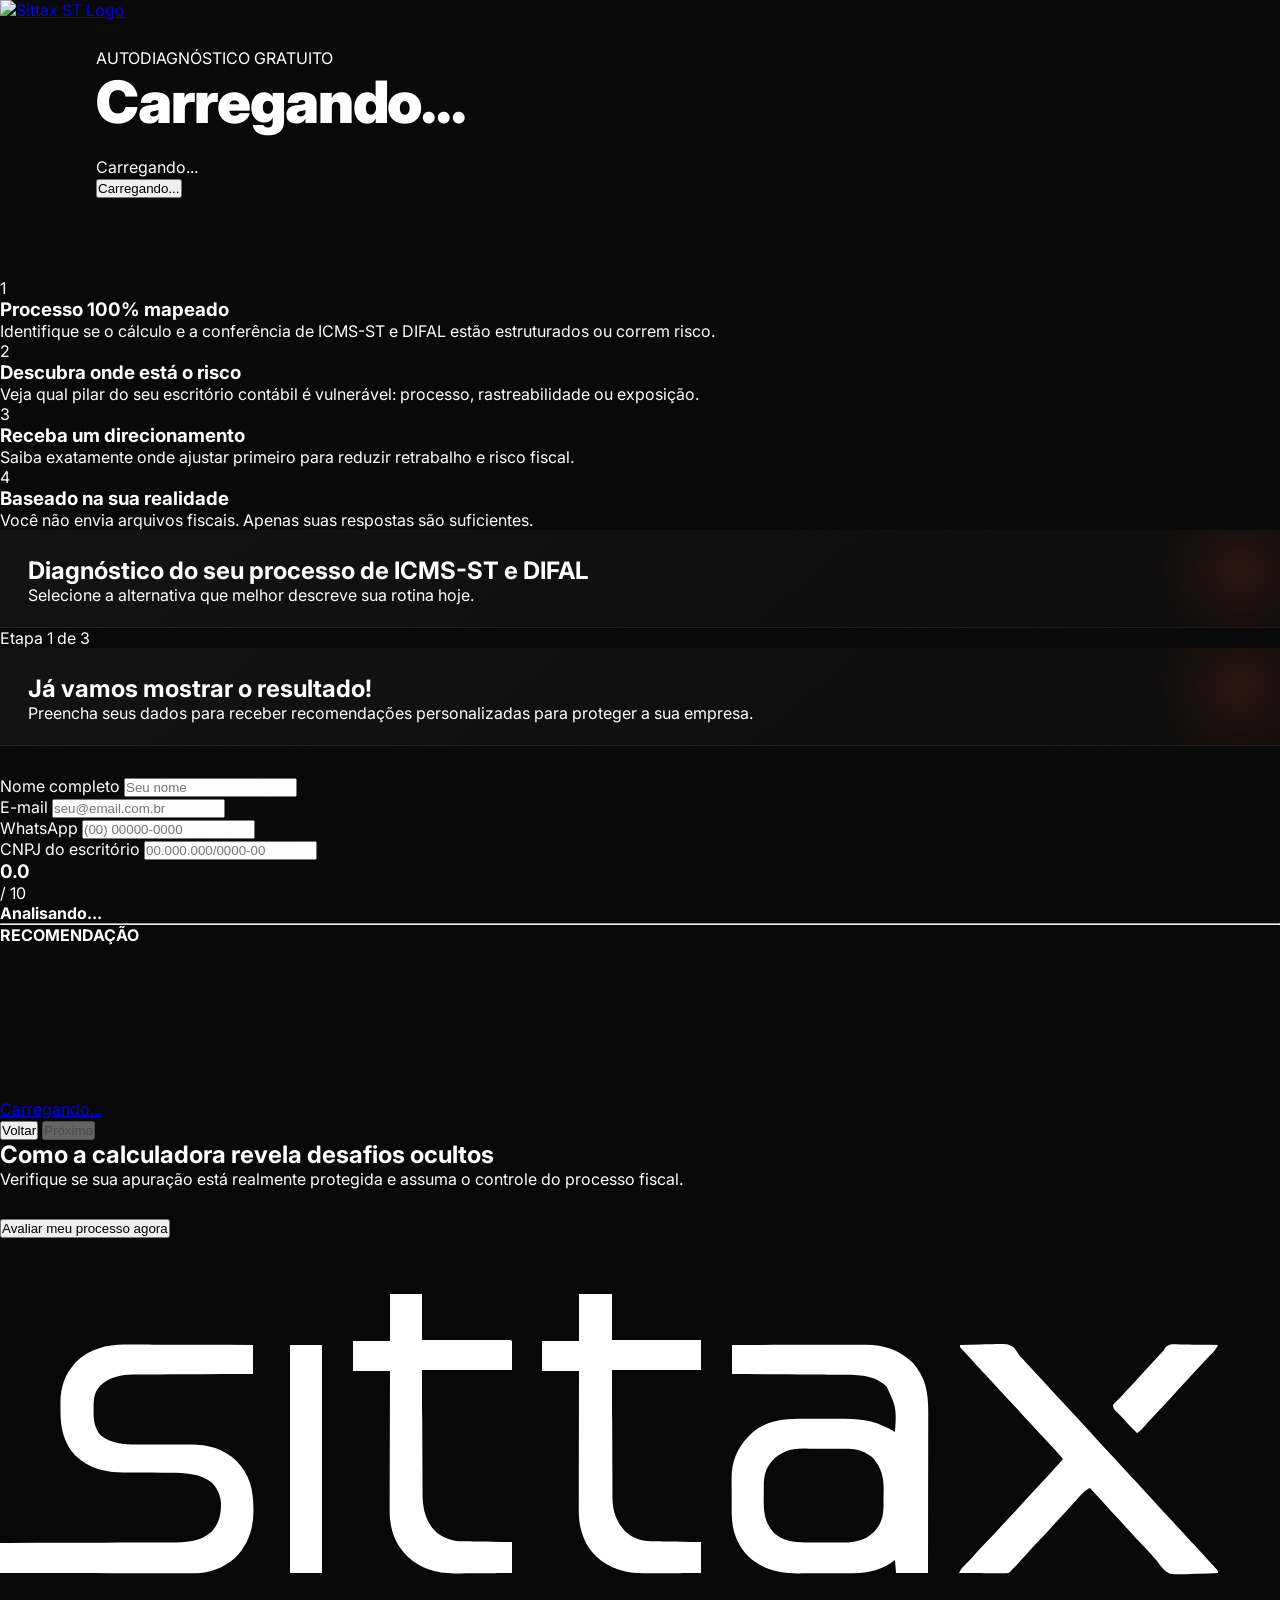
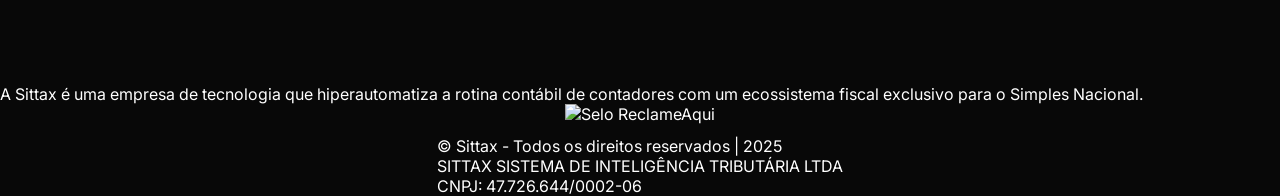
==== commit c47876e2: "Update index.html" ====
--- a/index.html
+++ b/index.html
@@ -1,2473 +1,227 @@
 <!DOCTYPE html>
-<html lang="pt-BR">
+<html lang="pt-br">
+
 <head>
-<meta charset="UTF-8">
-<meta name="viewport" content="width=device-width, initial-scale=1.0">
-
-<!-- Primary SEO -->
-<title>Sittax ST — Apuração Automatizada de ICMS-ST, DIFAL e DIFAL Revenda | Lançamento</title>
-<meta name="description" content="Automatize a apuração de ICMS-ST, DIFAL e entradas interestaduais. Alíquotas, MVA e base de cálculo por item com rastreabilidade completa. Oferta de lançamento: 150 contratos com bônus de CNPJs.">
-<meta name="keywords" content="ICMS-ST, DIFAL, DIFAL Revenda, apuração tributária, substituição tributária, cálculo ICMS, software contábil, Sittax ST, entradas interestaduais, MVA, base de cálculo, NCM, UF, escritório contábil">
-<meta name="robots" content="index, follow">
-<meta name="author" content="Sittax">
-<link rel="canonical" href="https://sittax.com.br/st">
-<link rel="icon" type="image/png" href="[data-uri]">
-
-<!-- Open Graph (Facebook, LinkedIn, WhatsApp) -->
-<meta property="og:type" content="website">
-<meta property="og:title" content="Sittax ST — Apuração Automatizada de ICMS-ST, DIFAL e DIFAL Revenda">
-<meta property="og:description" content="Visualize alíquotas, MVA e base de cálculo por item. Conferência estruturada por nota e por empresa. Oferta exclusiva para os 150 primeiros — bônus de CNPJs incluso.">
-<meta property="og:url" content="https://sittax.com.br/st">
-<meta property="og:site_name" content="Sittax">
-<meta property="og:locale" content="pt_BR">
-
-<!-- Twitter Card -->
-<meta name="twitter:card" content="summary_large_image">
-<meta name="twitter:title" content="Sittax ST — Apuração Automatizada de ICMS-ST e DIFAL">
-<meta name="twitter:description" content="Alíquotas, MVA e base de cálculo por item. Oferta de lançamento para os 150 primeiros contratos com bônus de CNPJs.">
-
-<!-- Schema.org Structured Data -->
-<script type="application/ld+json">
-{
-  "@context": "https://schema.org",
-  "@graph": [
-    {
-      "@type": "SoftwareApplication",
-      "name": "Sittax ST",
-      "applicationCategory": "BusinessApplication",
-      "operatingSystem": "Web",
-      "description": "Sistema de apuração automatizada de ICMS-ST, DIFAL e DIFAL Revenda para escritórios contábeis. Rastreabilidade completa, alíquotas por UF, MVA ajustada e conferência estruturada por item.",
-      "offers": {
-        "@type": "Offer",
-        "availability": "https://schema.org/LimitedAvailability",
-        "description": "Lançamento exclusivo para os 150 primeiros contratos com bônus de CNPJs extras"
-      },
-      "publisher": {
-        "@type": "Organization",
-        "name": "Sittax",
-        "url": "https://sittax.com.br",
-        "legalName": "Sittax Sistema de Inteligência Tributária LTDA"
-      }
-    },
-    {
-      "@type": "FAQPage",
-      "mainEntity": [
-        {
-          "@type": "Question",
-          "name": "Meu escritório já faz ICMS ST em planilha. Por que mudar?",
-          "acceptedAnswer": {
-            "@type": "Answer",
-            "text": "Planilha não aplica MVA ajustada automaticamente, não rastreia base legal por NCM e UF, e não sinaliza divergências entre o imposto destacado e o imposto devido. O Sittax ST faz isso por empresa, por nota e por item, sem precisar montar nenhuma fórmula manual."
-          }
-        },
-        {
-          "@type": "Question",
-          "name": "Consigo ajustar as regras quando meu entendimento for diferente do cálculo automático?",
-          "acceptedAnswer": {
-            "@type": "Answer",
-            "text": "Sim. Alíquotas, MVA e fórmulas de cálculo podem ser personalizadas por escritório ou por empresa. O histórico de ajustes fica registrado, incluindo sugestões aceitas e não acatadas."
-          }
-        },
-        {
-          "@type": "Question",
-          "name": "O Sittax ST funciona para empresas de regimes tributários diferentes?",
-          "acceptedAnswer": {
-            "@type": "Answer",
-            "text": "Sim. O sistema foi desenvolvido para atender empresas de todos os regimes tributários, Simples Nacional, Lucro Presumido e Lucro Real, nas operações de entradas interestaduais sujeitas a ICMS ST, DIFAL e DIFAL Revenda."
-          }
-        },
-        {
-          "@type": "Question",
-          "name": "O cálculo de ICMS ST no Sittax ST gera arquivo SPED automaticamente?",
-          "acceptedAnswer": {
-            "@type": "Answer",
-            "text": "Ainda não. O foco atual do Sittax ST é a apuração, conferência e rastreabilidade dos tributos sobre entradas interestaduais. A geração de SPED e guias está prevista para evolução futura do produto."
-          }
-        },
-        {
-          "@type": "Question",
-          "name": "O sistema substitui o julgamento técnico do contador?",
-          "acceptedAnswer": {
-            "@type": "Answer",
-            "text": "Não. O Sittax ST é uma ferramenta de apoio à apuração. A responsabilidade pela validação das regras, classificações e resultados é sempre do contador. O sistema mostra o cálculo com toda a transparência para que o profissional possa conferir e, se necessário, ajustar."
-          }
-        }
-      ]
-    }
-  ]
-}
-</script>
-
-<link href="https://fonts.googleapis.com/css2?family=Inter:ital,wght@0,300;0,400;0,500;0,600;0,700;0,800;0,900;1,800&display=swap" rel="stylesheet">
-<style>
-*, *::before, *::after { box-sizing: border-box; margin: 0; padding: 0; }
-
-html { scroll-behavior: smooth; }
-
-:root {
-  --orange: #E8521A;
-  --orange-glow: rgba(232, 82, 26, 0.18);
-  --orange-mid: rgba(232, 82, 26, 0.08);
-  --dark: #080808;
-  --card: #0F0F0F;
-  --card-border: rgba(255,255,255,0.07);
-  --muted: rgba(255,255,255,0.38);
-  --secondary: rgba(255,255,255,0.62);
-}
-
-html, body {
-  background: var(--dark);
-  color: #fff;
-  font-family: 'Inter', sans-serif;
-  min-height: 100vh;
-  overflow-x: hidden;
-}
-
-body::before {
-  content: '';
-  position: fixed;
-  inset: 0;
-  background-image: url("data:image/svg+xml,%3Csvg viewBox='0 0 256 256' xmlns='http://www.w3.org/2000/svg'%3E%3Cfilter id='noise'%3E%3CfeTurbulence type='fractalNoise' baseFrequency='0.9' numOctaves='4' stitchTiles='stitch'/%3E%3C/filter%3E%3Crect width='100%25' height='100%25' filter='url(%23noise)' opacity='0.04'/%3E%3C/svg%3E");
-  pointer-events: none;
-  z-index: 0;
-  opacity: 0.4;
-}
-
-.glow-orb {
-  position: fixed;
-  width: 700px;
-  height: 700px;
-  border-radius: 50%;
-  background: radial-gradient(circle, rgba(232,82,26,0.11) 0%, transparent 70%);
-  top: -250px;
-  right: -150px;
-  pointer-events: none;
-  z-index: 0;
-  animation: orb-drift 9s ease-in-out infinite alternate;
-}
-
-@keyframes orb-drift {
-  from { transform: translate(0,0) scale(1); }
-  to   { transform: translate(-50px, 70px) scale(1.12); }
-}
-
-/* TARJA ROLANTE */
-.tarja {
-  position: relative;
-  z-index: 10;
-  background: var(--orange);
-  overflow: hidden;
-  white-space: nowrap;
-  animation: slideDown 0.4s cubic-bezier(0.16,1,0.3,1) both;
-}
-
-.marquee-track {
-  display: flex;
-  width: 100%;
-  overflow: hidden;
-  padding: 9px 0;
-}
-
-.marquee-inner {
-  display: flex;
-  align-items: center;
-  gap: 32px;
-  animation: marquee 30s linear infinite;
-  will-change: transform;
-  flex-shrink: 0;
-}
-
-.marquee-inner span {
-  font-size: 11px;
-  font-weight: 700;
-  letter-spacing: 0.2em;
-  text-transform: uppercase;
-  white-space: nowrap;
-  color: #fff;
-  flex-shrink: 0;
-}
-
-.marquee-inner .sep {
-  color: rgba(255,255,255,0.45);
-  font-size: 14px;
-  letter-spacing: 0;
-  flex-shrink: 0;
-}
-
-@keyframes marquee {
-  0%   { transform: translateX(0); }
-  100% { transform: translateX(-100%); }
-}
-
-/* NAV */
-nav {
-  position: relative;
-  z-index: 10;
-  display: flex;
-  align-items: center;
-  justify-content: space-between;
-  padding: 22px 56px 22px 56px;
-  border-bottom: 1px solid var(--card-border);
-  animation: fadeIn 0.5s ease 0.1s both;
-  max-width: 1200px;
-  margin: 0 auto;
-  width: 100%;
-}
-
-.nav-outer {
-  border-bottom: 1px solid var(--card-border);
-  position: relative;
-  z-index: 10;
-}
-
-.logo-wordmark {
-  font-size: 18px;
-  font-weight: 800;
-  letter-spacing: -0.04em;
-}
-.logo-wordmark span { color: var(--orange); }
-
-.logo-sep {
-  display: inline-block;
-  width: 1px;
-  height: 16px;
-  background: var(--card-border);
-  margin: 0 12px;
-  vertical-align: middle;
-}
-
-.logo-sub {
-  font-size: 11px;
-  font-weight: 500;
-  color: var(--muted);
-  letter-spacing: 0.06em;
-  text-transform: uppercase;
-}
-
-.nav-pill {
-  display: flex;
-  align-items: center;
-  gap: 7px;
-  background: var(--orange-mid);
-  border: 1px solid rgba(232,82,26,0.25);
-  border-radius: 100px;
-  padding: 7px 14px 7px 10px;
-}
-.nav-dot {
-  width: 6px; height: 6px;
-  background: var(--orange);
-  border-radius: 50%;
-  animation: blink 1.4s ease infinite;
-}
-.nav-pill-text {
-  font-size: 11px;
-  font-weight: 600;
-  color: rgba(255,255,255,0.7);
-  letter-spacing: 0.08em;
-  text-transform: uppercase;
-}
-
-/* HERO */
-.hero {
-  position: relative;
-  z-index: 5;
-  display: grid;
-  grid-template-columns: 1fr 400px;
-  gap: 52px;
-  align-items: end;
-  padding: 28px 56px 80px;
-  max-width: 1200px;
-  margin: 0 auto;
-}
-
-/* LEFT */
-.hero-left {
-  padding-top: 6px;
-  animation: fadeUp 0.7s cubic-bezier(0.16,1,0.3,1) 0.15s both;
-}
-
-.kicker {
-  display: inline-flex;
-  align-items: center;
-  gap: 10px;
-  margin-bottom: 32px;
-  background: rgba(255,255,255,0.03);
-  border: 1px solid var(--card-border);
-  border-radius: 100px;
-  padding: 7px 16px 7px 7px;
-}
-.kicker-pill {
-  background: var(--orange);
-  font-size: 9px;
-  font-weight: 800;
-  letter-spacing: 0.18em;
-  text-transform: uppercase;
-  padding: 4px 10px;
-  border-radius: 100px;
-  color: #fff;
-}
-.kicker-text {
-  font-size: 12px;
-  font-weight: 500;
-  color: var(--secondary);
-  letter-spacing: 0.02em;
-}
-
-/* H1 */
-h1 {
-  font-size: clamp(41px, 4.56vw, 62px);
-  font-weight: 900;
-  line-height: 1.15;
-  letter-spacing: -0.02em;
-  margin-bottom: 22px;
-}
-.line-white { display: block; color: rgba(255,255,255,0.9); }
-.line-orange {
-  display: block;
-  background: linear-gradient(95deg, var(--orange) 0%, #FF9060 100%);
-  -webkit-background-clip: text;
-  -webkit-text-fill-color: transparent;
-  background-clip: text;
-}
-
-.subhead {
-  font-size: 16.5px;
-  font-weight: 400;
-  color: var(--secondary);
-  line-height: 1.65;
-  max-width: 560px;
-  margin-bottom: 22px;
-  letter-spacing: -0.01em;
-}
-
-.subhead strong {
-  color: #fff;
-  font-weight: 700;
-}
-
-/* BONUS VISUAL */
-.bonus-visual {
-  max-width: 440px;
-  margin-top: 6px;
-  margin-bottom: 12px;
-  background: var(--card);
-  border: 1px solid var(--card-border);
-  border-radius: 14px;
-  padding: 18px 20px;
-  overflow: hidden;
-  animation: float-zoom 3.8s ease-in-out infinite;
-  transform-origin: center;
-}
-
-@keyframes float-zoom {
-  0%   { transform: scale(1); }
-  50%  { transform: scale(1.025); }
-  100% { transform: scale(1); }
-}
-
-.bv-label {
-  font-size: 9px;
-  font-weight: 700;
-  letter-spacing: 0.2em;
-  text-transform: uppercase;
-  color: #fafafa;
-  margin-bottom: 14px;
-}
-
-.bv-items {
-  display: flex;
-  align-items: center;
-  gap: 12px;
-}
-
-.bv-item {
-  flex: 1;
-  display: flex;
-  align-items: center;
-  gap: 12px;
-  background: rgba(255,255,255,0.03);
-  border: 1px solid var(--card-border);
-  border-radius: 10px;
-  padding: 12px 14px;
-  position: relative;
-}
-
-.bv-item--highlight {
-  border-color: rgba(232,82,26,0.3);
-  background: rgba(232,82,26,0.05);
-}
-
-.bv-badge {
-  position: absolute;
-  top: -10px;
-  right: 10px;
-  background: var(--orange);
-  color: #fff;
-  font-size: 9px;
-  font-weight: 800;
-  letter-spacing: 0.16em;
-  padding: 3px 8px;
-  border-radius: 100px;
-}
-
-.bv-icon {
-  font-size: 22px;
-  flex-shrink: 0;
-}
-
-.bv-info {
-  display: flex;
-  flex-direction: column;
-  gap: 2px;
-}
-
-.bv-title {
-  font-size: 13px;
-  font-weight: 700;
-  color: #fff;
-  letter-spacing: -0.01em;
-}
-
-.bv-sub {
-  font-size: 11px;
-  color: var(--muted);
-}
-
-.bv-plus {
-  font-size: 22px;
-  font-weight: 800;
-  color: var(--orange);
-  flex-shrink: 0;
-}
-
-/* SCARCITY */
-.scarcity {
-  display: flex;
-  align-items: stretch;
-  max-width: 440px;
-  border-radius: 14px;
-  overflow: hidden;
-  border: 1px solid var(--card-border);
-  margin-bottom: 20px;
-}
-.sc-count {
-  background: var(--orange);
-  padding: 16px 22px;
-  display: flex;
-  flex-direction: column;
-  align-items: center;
-  justify-content: center;
-  gap: 2px;
-  flex-shrink: 0;
-}
-.sc-num {
-  font-size: 32px;
-  font-weight: 900;
-  letter-spacing: -0.04em;
-  line-height: 1;
-  color: #fff;
-}
-.sc-label {
-  font-size: 9px;
-  font-weight: 700;
-  letter-spacing: 0.16em;
-  text-transform: uppercase;
-  color: rgba(255,255,255,0.7);
-  white-space: nowrap;
-}
-.sc-bar {
-  flex: 1;
-  background: rgba(232,82,26,0.05);
-  padding: 14px 18px;
-  display: flex;
-  flex-direction: column;
-  justify-content: center;
-  gap: 7px;
-}
-.sc-bar-meta {
-  display: flex;
-  justify-content: space-between;
-  font-size: 11px;
-  font-weight: 500;
-  color: var(--muted);
-}
-.sc-bar-meta b { color: rgba(255,255,255,0.7); font-weight: 600; }
-.sc-track {
-  height: 5px;
-  background: rgba(255,255,255,0.07);
-  border-radius: 10px;
-  overflow: hidden;
-}
-.sc-fill {
-  height: 100%;
-  width: 68%;
-  background: linear-gradient(90deg, var(--orange), #FF9060);
-  border-radius: 10px;
-  animation: grow 1.2s cubic-bezier(0.16,1,0.3,1) 0.9s both;
-  transform-origin: left;
-}
-
-/* COUNTDOWN */
-.countdown-wrap {
-  width: 400px;
-  display: flex;
-  flex-direction: column;
-  align-items: center;
-  gap: 6px;
-}
-.cd-eyebrow {
-  font-size: 10px;
-  font-weight: 600;
-  letter-spacing: 0.2em;
-  text-transform: uppercase;
-  color: var(--muted);
-}
-.countdown {
-  display: flex;
-  align-items: center;
-  gap: 6px;
-}
-.cd-unit {
-  display: flex;
-  flex-direction: column;
-  align-items: center;
-  gap: 2px;
-}
-.cd-num {
-  font-size: 22px;
-  font-weight: 800;
-  letter-spacing: -0.03em;
-  color: #fff;
-  line-height: 1;
-  font-variant-numeric: tabular-nums;
-}
-.cd-label {
-  font-size: 9px;
-  font-weight: 600;
-  letter-spacing: 0.1em;
-  text-transform: uppercase;
-  color: var(--muted);
-}
-.cd-sep {
-  font-size: 20px;
-  font-weight: 700;
-  color: var(--orange);
-  margin-bottom: 10px;
-  line-height: 1;
-}
-
-/* OFERTA TAG */
-.oferta-tag {
-  display: flex;
-  align-items: center;
-  justify-content: center;
-  gap: 8px;
-  margin-top: 24px;
-  padding: 9px 18px;
-  background: transparent;
-  border: 1px solid rgba(232,82,26,0.45);
-  border-radius: 100px;
-  font-size: 11px;
-  font-weight: 700;
-  letter-spacing: 0.16em;
-  text-transform: uppercase;
-  color: rgba(255,255,255,0.75);
-}
-
-.oferta-dot {
-  width: 7px;
-  height: 7px;
-  border-radius: 50%;
-  background: var(--orange);
-  flex-shrink: 0;
-  box-shadow: 0 0 6px rgba(232,82,26,0.7);
-  animation: blink 1.4s ease infinite;
-}
-
-/* LAUNCH TAG */
-.launch-tag {
-  display: inline-block;
-  font-family: 'Inter', sans-serif;
-  font-size: 12px;
-  font-weight: 700;
-  letter-spacing: 0.22em;
-  text-transform: uppercase;
-  color: var(--orange);
-  border: 1px solid var(--orange);
-  border-radius: 6px;
-  padding: 8px 18px;
-  margin-bottom: 28px;
-  box-shadow:
-    0 0 8px rgba(232,82,26,0.4),
-    0 0 24px rgba(232,82,26,0.15),
-    inset 0 0 8px rgba(232,82,26,0.06);
-  animation: fadeUp 0.7s cubic-bezier(0.16,1,0.3,1) 0.1s both;
-}
-
-/* BONUS */
-.bonus {
-  display: flex;
-  align-items: center;
-  gap: 16px;
-  max-width: 440px;
-  padding: 16px 18px;
-  background: var(--card);
-  border: 1px solid var(--card-border);
-  border-radius: 14px;
-  position: relative;
-  overflow: hidden;
-}
-.bonus::after {
-  content: '';
-  position: absolute;
-  left: 0; top: 0; bottom: 0;
-  width: 3px;
-  background: var(--orange);
-}
-.bonus-emoji { font-size: 26px; flex-shrink: 0; }
-.bonus-tag {
-  font-size: 9px;
-  font-weight: 700;
-  letter-spacing: 0.18em;
-  text-transform: uppercase;
-  color: var(--orange);
-  margin-bottom: 4px;
-}
-.bonus-name {
-  font-size: 14px;
-  font-weight: 700;
-  letter-spacing: -0.02em;
-  color: #fff;
-  margin-bottom: 2px;
-}
-.bonus-note {
-  font-size: 12px;
-  color: var(--muted);
-}
-
-/* RIGHT — FORM */
-.hero-right {
-  animation: fadeUp 0.7s cubic-bezier(0.16,1,0.3,1) 0.28s both;
-  position: sticky;
-  top: 24px;
-}
-
-.form-wrap {
-  background: var(--card);
-  border: 1px solid var(--card-border);
-  border-radius: 20px;
-  overflow: hidden;
-  box-shadow:
-    0 0 0 1px rgba(255,255,255,0.02),
-    0 40px 80px rgba(0,0,0,0.55),
-    0 0 80px rgba(232,82,26,0.05);
-}
-
-.form-header {
-  background: linear-gradient(140deg, #131313 0%, #0c0c0c 100%);
-  padding: 26px 28px 22px;
-  border-bottom: 1px solid var(--card-border);
-  position: relative;
-  overflow: hidden;
-}
-.form-header::after {
-  content: '';
-  position: absolute;
-  top: -50px; right: -50px;
-  width: 180px; height: 180px;
-  background: radial-gradient(circle, rgba(232,82,26,0.12) 0%, transparent 70%);
-  pointer-events: none;
-}
-.form-eyebrow {
-  font-size: 10px;
-  font-weight: 700;
-  letter-spacing: 0.2em;
-  text-transform: uppercase;
-  color: var(--orange);
-  margin-bottom: 7px;
-  text-align: center;
-}
-.form-title {
-  font-size: 17px;
-  font-weight: 800;
-  letter-spacing: -0.02em;
-  line-height: 1.3;
-  text-align: center;
-}
-.form-title-orange {
-  color: var(--orange);
-  font-weight: 800;
-}
-
-.form-inner { padding: 22px 28px 26px; }
-
-.field { margin-bottom: 11px; }
-.field label {
-  display: block;
-  font-size: 10px;
-  font-weight: 700;
-  letter-spacing: 0.1em;
-  text-transform: uppercase;
-  color: var(--muted);
-  margin-bottom: 7px;
-}
-.field input,
-.field select {
-  width: 100%;
-  background: rgba(255,255,255,0.035);
-  border: 1px solid rgba(255,255,255,0.08);
-  border-radius: 10px;
-  padding: 12px 14px;
-  font-family: 'Inter', sans-serif;
-  font-size: 14px;
-  color: #fff;
-  outline: none;
-  transition: border-color 0.2s, background 0.2s, box-shadow 0.2s;
-  -webkit-appearance: none;
-  appearance: none;
-}
-.field select {
-  cursor: pointer;
-  background-image: url("data:image/svg+xml,%3Csvg xmlns='http://www.w3.org/2000/svg' width='10' height='6' fill='none'%3E%3Cpath d='M1 1l4 4 4-4' stroke='rgba(255,255,255,0.22)' stroke-width='1.5' stroke-linecap='round' stroke-linejoin='round'/%3E%3C/svg%3E");
-  background-repeat: no-repeat;
-  background-position: right 14px center;
-  padding-right: 36px;
-}
-.field select option { background: #151515; }
-.field input::placeholder { color: rgba(255,255,255,0.16); }
-.field input:focus,
-.field select:focus {
-  border-color: rgba(232,82,26,0.4);
-  background: rgba(232,82,26,0.04);
-  box-shadow: 0 0 0 3px rgba(232,82,26,0.07);
-}
-
-.row-2 {
-  display: grid;
-  grid-template-columns: 1fr 1fr;
-  gap: 10px;
-}
-
-.divider {
-  height: 1px;
-  background: var(--card-border);
-  margin: 14px 0;
-}
-
-.btn-submit {
-  width: 100%;
-  margin-top: 6px;
-  padding: 15px 20px;
-  background: #1a9e5c;
-  color: #fff;
-  border: none;
-  border-radius: 12px;
-  font-family: 'Inter', sans-serif;
-  font-size: 14px;
-  font-weight: 800;
-  letter-spacing: -0.01em;
-  cursor: pointer;
-  display: flex;
-  align-items: center;
-  justify-content: center;
-  gap: 8px;
-  position: relative;
-  overflow: hidden;
-  transition: transform 0.15s, box-shadow 0.2s;
-  box-shadow: 0 8px 28px rgba(26,158,92,0.38);
-}
-.btn-submit::before {
-  content: '';
-  position: absolute;
-  inset: 0;
-  background: linear-gradient(135deg, rgba(255,255,255,0.1) 0%, transparent 55%);
-}
-.btn-submit:hover {
-  transform: translateY(-2px);
-  box-shadow: 0 14px 36px rgba(26,158,92,0.48);
-}
-.btn-submit:active { transform: translateY(0); }
-.btn-arrow {
-  display: inline-block;
-  transition: transform 0.18s;
-}
-.btn-submit:hover .btn-arrow { transform: translateX(4px); }
-
-.form-trust {
-  display: flex;
-  align-items: center;
-  justify-content: center;
-  gap: 5px;
-  margin-top: 13px;
-  font-size: 11px;
-  color: var(--muted);
-}
-
-/* ANIMATIONS */
-@keyframes slideDown {
-  from { transform: translateY(-100%); }
-  to   { transform: translateY(0); }
-}
-@keyframes fadeIn {
-  from { opacity: 0; }
-  to   { opacity: 1; }
-}
-@keyframes fadeUp {
-  from { opacity: 0; transform: translateY(30px); }
-  to   { opacity: 1; transform: translateY(0); }
-}
-@keyframes blink {
-  0%, 100% { opacity: 1; }
-  50%       { opacity: 0.25; }
-}
-@keyframes grow {
-  from { transform: scaleX(0); }
-  to   { transform: scaleX(1); }
-}
-
-/* RESPONSIVE */
-/* ── SEO / ACESSIBILIDADE ── */
-#form-anchor {
-  scroll-margin-top: 20px;
-}
-
-@media (max-width: 860px) {
-  /* NAV */
-  nav { padding: 18px 20px; }
-  .nav-timer { font-size: 11px; gap: 6px; }
-  .timer-block { min-width: 36px; font-size: 18px; }
-
-  /* HERO */
-  .hero { grid-template-columns: 1fr; padding: 32px 20px 56px; gap: 32px; }
-  .hero-right { position: static; }
-  h1 { font-size: 36px; }
-  .subhead { font-size: 14px; white-space: normal; }
-  .hero-left { text-align: center; }
-  .bonus-box { max-width: 100%; }
-
-  /* MARQUEE */
-  .marquee-track { font-size: 11px; }
-
-  /* DOBRA 2 — VÍDEO */
-  .dobra2 { padding: 48px 20px 40px; }
-  .dobra2-title { font-size: 22px; white-space: normal; }
-  .dobra2-inner { gap: 28px; }
-
-  /* DOBRA FEAT */
-  .dobra-feat { padding: 0px 20px 48px; }
-  .dobra-feat-inner { grid-template-columns: 1fr; border-radius: 16px; }
-  .dobra-feat-left { padding: 28px 24px 20px; gap: 24px; }
-  .dobra-feat-right { padding: 20px 24px 28px; }
-  .dobra-feat-text { font-size: 20px; }
-  .dobra-feat-divider { width: 100%; height: 1px; }
-
-  /* DOBRA REG */
-  .dobra-reg { padding: 32px 20px 48px; }
-  .dobra-reg-inner { grid-template-columns: 1fr; gap: 28px; }
-  .dobra-reg-title { font-size: 26px; text-align: center; }
-  .dobra-reg-line-wrap { display: none; }
-  .dobra-reg-tags { gap: 10px; }
-  .dobra-reg-tag { text-align: center; }
-
-  /* BTN CTA */
-  .dobra-reg-cta { padding: 20px 20px 40px; }
-  .dobra2-btn { font-size: 14px; padding: 14px 28px; width: 100%; justify-content: center; }
-  .dobra-feat-btn { width: 100%; justify-content: center; }
-
-  /* BONUS BRIDGE */
-  .bonus-bridge { padding: 0px 20px 32px; }
-
-  /* DOBRA 3 — COMPARATIVO */
-  .dobra3 { padding: 0px 20px 40px; }
-  .dobra3-grid { grid-template-columns: 1fr; gap: 12px; }
-  .dobra3-arrow { transform: rotate(90deg); margin: 4px auto; }
-  .dobra3-title { font-size: 28px; }
-  .dobra3-card--orange { animation: none; }
-
-  /* FAQ */
-  .dobra-faq { padding: 20px 20px 28px; }
-  .dobra-faq-inner { grid-template-columns: 1fr; gap: 28px; }
-  .dobra-faq-left { position: static; padding-top: 0; }
-  .dobra-faq-sub { max-width: 100%; }
-  .dobra-faq-title { font-size: 36px; }
-  .faq-q { font-size: 14px; padding: 18px 18px; }
-  .faq-a p { padding: 0 18px 18px; padding-top: 14px; }
-
-  /* ECOSSISTEMA */
-  .dobra-eco { padding: 20px 20px 64px; }
-  .dobra-eco-cards { grid-template-columns: 1fr; }
-  .dobra-eco-title { font-size: 28px; }
-  .dobra-eco-sub { font-size: 14px; }
-  .dobra-eco-btn { width: 100%; justify-content: center; }
-
-  /* FOOTER */
-  .site-footer { padding: 40px 20px; }
-  .footer-inner { grid-template-columns: 1fr; gap: 24px; text-align: center; }
-  .footer-logo { display: flex; justify-content: center; }
-  .footer-text { max-width: 100%; }
-}
-
-/* ── GRADIENT WRAPPER ── */
-.dobras-wrapper {
-  position: relative;
-  background:
-    radial-gradient(ellipse 90% 40% at 15% 10%, rgba(232,82,26,0.055) 0%, transparent 60%),
-    radial-gradient(ellipse 70% 50% at 85% 35%, rgba(180,60,10,0.04) 0%, transparent 55%),
-    radial-gradient(ellipse 80% 60% at 50% 75%, rgba(232,82,26,0.045) 0%, transparent 65%),
-    linear-gradient(180deg,
-      rgba(232,82,26,0.03) 0%,
-      rgba(40,20,10,0.18) 25%,
-      rgba(30,15,8,0.12) 55%,
-      rgba(232,82,26,0.04) 80%,
-      rgba(0,0,0,0) 100%
-    ),
-    var(--dark);
-}
-
-/* Todas as seções dentro do wrapper ficam transparentes */
-.dobras-wrapper .dobra2,
-.dobras-wrapper .dobra-feat,
-.dobras-wrapper .dobra-reg,
-.dobras-wrapper .dobra3 {
-  background: transparent;
-}
-
-/* ── SEGUNDA DOBRA ── */
-.dobra2 {
-  position: relative;
-  z-index: 5;
-  background: var(--dark);
-  padding: 80px 56px 40px;
-}
-
-.dobra2::before {
-  content: '';
-  position: absolute;
-  top: 0; left: 0; right: 0;
-  height: 1px;
-  background: linear-gradient(90deg, transparent, rgba(232,82,26,0.25), transparent);
-}
-
-.dobra2-inner {
-  max-width: 780px;
-  margin: 0 auto;
-  display: flex;
-  flex-direction: column;
-  align-items: center;
-  gap: 40px;
-}
-
-.dobra2-title {
-  font-size: 35px;
-  font-weight: 800;
-  letter-spacing: -0.03em;
-  line-height: 1.2;
-  text-align: center;
-  color: #fff;
-  white-space: nowrap;
-}
-
-.dobra2-orange { color: var(--orange); }
-
-.dobra2-video {
-  width: 100%;
-  border-radius: 16px;
-  overflow: hidden;
-  border: 1px solid var(--card-border);
-  box-shadow:
-    0 0 0 1px rgba(255,255,255,0.03),
-    0 40px 80px rgba(0,0,0,0.6),
-    0 0 60px rgba(232,82,26,0.07);
-  aspect-ratio: 16 / 9;
-  position: relative;
-}
-
-.dobra2-video iframe {
-  width: 100%;
-  height: 100%;
-  position: absolute;
-  inset: 0;
-  display: block;
-}
-
-.dobra2-btn {
-  display: inline-flex;
-  align-items: center;
-  gap: 10px;
-  padding: 16px 36px;
-  background: #1a9e5c;
-  color: #fff;
-  border-radius: 12px;
-  font-family: 'Inter', sans-serif;
-  font-size: 15px;
-  font-weight: 800;
-  letter-spacing: -0.01em;
-  text-decoration: none;
-  position: relative;
-  overflow: hidden;
-  transition: transform 0.15s, box-shadow 0.2s;
-  box-shadow: 0 8px 28px rgba(26,158,92,0.38);
-}
-
-#form-anchor {
-  scroll-margin-top: 20px;
-}
-  content: '';
-  position: absolute;
-  inset: 0;
-  background: linear-gradient(135deg, rgba(255,255,255,0.1) 0%, transparent 55%);
-}
-
-.dobra2-btn:hover {
-  transform: translateY(-2px);
-  box-shadow: 0 14px 36px rgba(26,158,92,0.5);
-}
-
-.dobra2-btn:active { transform: translateY(0); }
-
-.dobra2-btn-arrow {
-  display: inline-block;
-  transition: transform 0.18s;
-}
-
-.dobra2-btn:hover .dobra2-btn-arrow { transform: translateX(4px); }
-
-
-
-/* ── TERCEIRA DOBRA — FEATURES ── */
-.dobra-feat {
-  position: relative;
-  z-index: 5;
-  padding: 0px 56px 60px;
-  background: var(--dark);
-}
-
-.dobra-feat-inner {
-  max-width: 960px;
-  margin: 0 auto;
-  display: grid;
-  grid-template-columns: 1fr auto 1fr;
-  align-items: center;
-  gap: 0;
-  background: #111;
-  border: 1px solid rgba(255,255,255,0.08);
-  border-radius: 20px;
-  overflow: hidden;
-  box-shadow: 0 24px 60px rgba(0,0,0,0.4);
-}
-
-.dobra-feat-left {
-  padding: 44px 40px;
-  display: flex;
-  flex-direction: column;
-  gap: 32px;
-}
-
-.dobra-feat-text {
-  font-size: 26px;
-  font-weight: 700;
-  letter-spacing: -0.02em;
-  line-height: 1.3;
-  color: #fff;
-}
-
-.dobra-feat-orange { color: var(--orange); }
-
-.dobra-feat-btn {
-  display: inline-flex;
-  align-items: center;
-  justify-content: center;
-  padding: 14px 28px;
-  background: #1a9e5c;
-  color: #fff;
-  border-radius: 10px;
-  font-family: 'Inter', sans-serif;
-  font-size: 14px;
-  font-weight: 700;
-  text-decoration: none;
-  width: fit-content;
-  transition: transform 0.15s, box-shadow 0.2s;
-  box-shadow: 0 6px 20px rgba(26,158,92,0.35);
-  position: relative;
-  overflow: hidden;
-}
-
-.dobra-feat-btn::before {
-  content: '';
-  position: absolute;
-  inset: 0;
-  background: linear-gradient(135deg, rgba(255,255,255,0.1) 0%, transparent 55%);
-}
-
-.dobra-feat-btn:hover {
-  transform: translateY(-2px);
-  box-shadow: 0 10px 28px rgba(26,158,92,0.5);
-}
-
-.dobra-feat-divider {
-  width: 1px;
-  background: rgba(255,255,255,0.07);
-  align-self: stretch;
-}
-
-.dobra-feat-right {
-  padding: 36px 40px;
-  display: flex;
-  flex-direction: column;
-  gap: 0;
-}
-
-.dobra-feat-item {
-  padding: 20px 0;
-  border-bottom: 1px solid rgba(255,255,255,0.06);
-}
-
-.dobra-feat-item:last-child { border-bottom: none; }
-.dobra-feat-item:first-child { padding-top: 0; }
-
-.dobra-feat-item-title {
-  font-size: 15px;
-  font-weight: 700;
-  color: #fff;
-  letter-spacing: -0.01em;
-  margin-bottom: 5px;
-  line-height: 1.4;
-}
-
-.dobra-feat-item-sub {
-  font-size: 13px;
-  color: var(--secondary);
-  line-height: 1.55;
-}
-
-
-
-/* ── QUARTA DOBRA — REGIMES ── */
-.dobra-reg {
-  position: relative;
-  z-index: 5;
-  padding: 40px 56px 70px;
-  background: var(--dark);
-}
-
-.dobra-reg-inner {
-  max-width: 960px;
-  margin: 0 auto;
-  display: grid;
-  grid-template-columns: 1fr 1fr;
-  align-items: center;
-  gap: 60px;
-}
-
-.dobra-reg-title {
-  font-size: clamp(24px, 2.8vw, 36px);
-  font-weight: 800;
-  letter-spacing: -0.03em;
-  line-height: 1.25;
-  color: #fff;
-}
-
-.dobra-reg-orange { color: var(--orange); }
-
-/* RIGHT — TREE */
-.dobra-reg-right {
-  display: flex;
-  align-items: center;
-}
-
-.dobra-reg-tree {
-  display: flex;
-  align-items: center;
-  gap: 0;
-  width: 100%;
-}
-
-/* CONNECTOR LINES */
-.dobra-reg-line-wrap {
-  flex-shrink: 0;
-  width: 40px;
-  position: relative;
-  align-self: stretch;
-  display: flex;
-  align-items: center;
-}
-
-.dobra-reg-lines {
-  position: relative;
-  width: 100%;
-  height: 100%;
-  display: flex;
-  flex-direction: column;
-  justify-content: space-between;
-}
-
-.reg-line {
-  position: absolute;
-  left: 0;
-  width: 100%;
-  height: 1px;
-  background: var(--orange);
-  opacity: 0.5;
-}
-
-.reg-line--1 { top: 16%; }
-.reg-line--2 { top: 50%; }
-.reg-line--3 { top: 84%; }
-
-/* Vertical connector */
-.dobra-reg-lines::before {
-  content: '';
-  position: absolute;
-  left: 0;
-  top: 16%;
-  bottom: 16%;
-  width: 1px;
-  background: var(--orange);
-  opacity: 0.5;
-}
-
-/* TAGS */
-.dobra-reg-tags {
-  flex: 1;
-  display: flex;
-  flex-direction: column;
-  gap: 14px;
-}
-
-.dobra-reg-tag {
-  background: #141414;
-  border: 1px solid rgba(255,255,255,0.1);
-  border-radius: 100px;
-  padding: 14px 26px;
-  font-size: 15px;
-  font-weight: 600;
-  color: #fff;
-  letter-spacing: -0.01em;
-  transition: border-color 0.2s, background 0.2s;
-  animation: tag-slide 0.6s cubic-bezier(0.22, 1, 0.36, 1) both;
-}
-
-.dobra-reg-tag:nth-child(1) { animation-delay: 0.1s; }
-.dobra-reg-tag:nth-child(2) { animation-delay: 0.25s; }
-.dobra-reg-tag:nth-child(3) { animation-delay: 0.4s; }
-
-.dobra-reg-tag:hover {
-  border-color: rgba(232,82,26,0.4);
-  background: rgba(232,82,26,0.06);
-}
-
-@keyframes tag-slide {
-  0%   { opacity: 0; transform: translateX(20px); }
-  100% { opacity: 1; transform: translateX(0); }
-}
-
-/* ── FAQ ── */
-.dobra-faq {
-  padding: 20px 56px 30px;
-}
-
-.dobra-faq-inner {
-  max-width: 960px;
-  margin: 0 auto;
-  display: grid;
-  grid-template-columns: 1fr 1.4fr;
-  gap: 70px;
-  align-items: start;
-}
-
-.dobra-faq-left {
-  position: sticky;
-  top: 32px;
-  padding-top: 80px;
-}
-
-.dobra-faq-title {
-  font-size: clamp(32px, 3.5vw, 52px);
-  font-weight: 900;
-  letter-spacing: -0.04em;
-  line-height: 1.1;
-  color: #fff;
-  margin-bottom: 20px;
-}
-
-.dobra-faq-orange { color: var(--orange); }
-
-.dobra-faq-sub {
-  font-size: 15px;
-  color: var(--secondary);
-  line-height: 1.6;
-  max-width: 280px;
-}
-
-/* ITEMS */
-.dobra-faq-right {
-  display: flex;
-  flex-direction: column;
-  gap: 10px;
-}
-
-.faq-item {
-  background: #111;
-  border: 1px solid rgba(255,255,255,0.07);
-  border-radius: 14px;
-  overflow: hidden;
-  transition: border-color 0.2s;
-}
-
-.faq-item.open {
-  border-color: rgba(232,82,26,0.3);
-}
-
-.faq-q {
-  width: 100%;
-  display: flex;
-  align-items: center;
-  justify-content: space-between;
-  gap: 16px;
-  padding: 20px 22px;
-  background: none;
-  border: none;
-  cursor: pointer;
-  text-align: left;
-  font-family: 'Inter', sans-serif;
-  font-size: 14.5px;
-  font-weight: 700;
-  color: #fff;
-  letter-spacing: -0.01em;
-  line-height: 1.4;
-  transition: color 0.2s;
-}
-
-.faq-item.open .faq-q { color: var(--orange); }
-
-.faq-icon {
-  width: 22px;
-  height: 22px;
-  border-radius: 50%;
-  border: 1.5px solid rgba(255,255,255,0.2);
-  flex-shrink: 0;
-  display: flex;
-  align-items: center;
-  justify-content: center;
-  position: relative;
-  transition: border-color 0.2s, transform 0.3s;
-}
-
-.faq-icon::before,
-.faq-icon::after {
-  content: '';
-  position: absolute;
-  background: rgba(255,255,255,0.6);
-  border-radius: 2px;
-  transition: opacity 0.25s, transform 0.25s;
-}
-
-.faq-icon::before { width: 10px; height: 1.5px; }
-.faq-icon::after  { width: 1.5px; height: 10px; }
-
-.faq-item.open .faq-icon {
-  border-color: var(--orange);
-  transform: rotate(45deg);
-}
-
-.faq-item.open .faq-icon::before,
-.faq-item.open .faq-icon::after {
-  background: var(--orange);
-}
-
-.faq-a {
-  max-height: 0;
-  overflow: hidden;
-  transition: max-height 0.4s cubic-bezier(0.4, 0, 0.2, 1);
-}
-
-.faq-a p {
-  padding: 0 22px 20px;
-  font-size: 14px;
-  color: var(--secondary);
-  line-height: 1.65;
-  border-top: 1px solid rgba(255,255,255,0.05);
-  padding-top: 16px;
-}
-
-
-
-/* ── QUINTA DOBRA — COMPARATIVO ── */
-.dobra3 {
-  position: relative;
-  z-index: 5;
-  padding: 0px 56px 0px;
-  background:
-    radial-gradient(ellipse 80% 60% at 50% 100%, rgba(232,82,26,0.09) 0%, transparent 70%),
-    var(--dark);
-}
-
-.dobra3::before {
-  display: none;
-}
-
-.dobra3-inner {
-  max-width: 960px;
-  margin: 0 auto;
-  display: flex;
-  flex-direction: column;
-  align-items: center;
-  gap: 48px;
-}
-
-.dobra3-title {
-  font-size: clamp(28px, 3.2vw, 42px);
-  font-weight: 800;
-  letter-spacing: -0.03em;
-  line-height: 1.2;
-  text-align: center;
-  color: #fff;
-}
-
-.dobra3-orange { color: var(--orange); }
-
-/* GRID */
-.dobra3-grid {
-  display: grid;
-  grid-template-columns: 1fr auto 1fr;
-  align-items: center;
-  gap: 20px;
-  width: 100%;
-}
-
-/* CARDS */
-.dobra3-card {
-  border-radius: 20px;
-  overflow: hidden;
-  height: 100%;
-}
-
-.dobra3-card--dark {
-  background: #141414;
-  border: 1px solid rgba(255,255,255,0.08);
-}
-
-.dobra3-card--orange {
-  background: var(--orange);
-  border: none;
-  animation: float-zoom 4s ease-in-out infinite;
-  transform-origin: center;
-}
-
-/* CARD HEADERS */
-.dobra3-card-header {
-  padding: 18px 24px;
-  font-size: 14px;
-  font-weight: 700;
-  line-height: 1.4;
-  letter-spacing: -0.01em;
-}
-
-.dobra3-card-header--dark {
-  background: #1e1e1e;
-  color: rgba(255,255,255,0.75);
-  border-bottom: 1px solid rgba(255,255,255,0.07);
-}
-
-.dobra3-card-header--orange {
-  background: rgba(0,0,0,0.15);
-  color: #fff;
-  text-align: center;
-  border-bottom: 1px solid rgba(255,255,255,0.15);
-}
-
-/* LISTS */
-.dobra3-list {
-  list-style: none;
-  padding: 8px 0;
-}
-
-.dobra3-item {
-  display: flex;
-  align-items: flex-start;
-  gap: 14px;
-  padding: 16px 24px;
-  font-size: 14px;
-  line-height: 1.55;
-  letter-spacing: -0.01em;
-  border-bottom: 1px solid rgba(255,255,255,0.05);
-}
-
-.dobra3-item:last-child { border-bottom: none; }
-
-.dobra3-item--bad { color: rgba(255,255,255,0.7); }
-.dobra3-item--good { color: #fff; }
-.dobra3-item--good strong { color: #fff; font-weight: 700; }
-
-.dobra3-card--orange .dobra3-item {
-  border-bottom-color: rgba(255,255,255,0.12);
-}
-
-/* ICONS */
-.dobra3-icon {
-  width: 26px;
-  height: 26px;
-  border-radius: 50%;
-  display: flex;
-  align-items: center;
-  justify-content: center;
-  font-size: 12px;
-  font-weight: 800;
-  flex-shrink: 0;
-  margin-top: 1px;
-}
-
-.dobra3-icon--bad {
-  background: #1e1e1e;
-  border: 1.5px solid rgba(255,255,255,0.15);
-  color: rgba(255,255,255,0.4);
-}
-
-.dobra3-icon--good {
-  background: rgba(255,255,255,0.18);
-  color: #fff;
-}
-
-/* ARROW */
-.dobra3-arrow {
-  width: 48px;
-  height: 48px;
-  background: var(--orange);
-  border-radius: 50%;
-  display: flex;
-  align-items: center;
-  justify-content: center;
-  font-size: 26px;
-  font-weight: 700;
-  color: #fff;
-  flex-shrink: 0;
-  box-shadow: 0 0 24px rgba(232,82,26,0.4);
-  line-height: 1;
-  padding-left: 2px;
-  animation: arrow-slide 1.2s cubic-bezier(0.22, 1, 0.36, 1) both;
-}
-
-@keyframes arrow-slide {
-  0%   { opacity: 0; transform: translateX(-32px); }
-  100% { opacity: 1; transform: translateX(0); }
-}
-}
-
-/* BONUS STRIP */
-.dobra3-bonus {
-  display: inline-flex;
-  align-items: center;
-  gap: 10px;
-  font-size: 11px;
-  font-weight: 700;
-  letter-spacing: 0.12em;
-  text-transform: uppercase;
-  color: #fff;
-  background: transparent;
-  border: 1px solid rgba(232,82,26,0.5);
-  border-radius: 100px;
-  padding: 10px 20px;
-}
-
-.dobra3-bonus strong { color: #fff; font-weight: 700; }
-
-.dobra3-bonus-dot {
-  width: 7px;
-  height: 7px;
-  background: var(--orange);
-  border-radius: 50%;
-  flex-shrink: 0;
-  box-shadow: 0 0 6px rgba(232,82,26,0.7);
-  animation: blink 1.4s ease infinite;
-}
-
-.dobra-reg-cta {
-  display: flex;
-  justify-content: center;
-  padding: 20px 56px 55px;
-}
-
-
-
-/* ── ECOSSISTEMA ── */
-.dobra-eco {
-  padding: 20px 56px 90px;
-}
-
-.dobra-eco-inner {
-  max-width: 960px;
-  margin: 0 auto;
-  display: flex;
-  flex-direction: column;
-  align-items: center;
-  gap: 52px;
-}
-
-.dobra-eco-header {
-  text-align: center;
-  max-width: 700px;
-}
-
-.dobra-eco-title {
-  font-size: clamp(28px, 3.2vw, 44px);
-  font-weight: 900;
-  letter-spacing: -0.04em;
-  line-height: 1.1;
-  color: #fff;
-  margin-bottom: 18px;
-}
-
-.dobra-eco-orange { color: var(--orange); }
-
-.dobra-eco-sub {
-  font-size: 16px;
-  color: var(--secondary);
-  line-height: 1.6;
-}
-
-.dobra-eco-sub strong { color: #fff; }
-
-/* CARDS */
-.dobra-eco-cards {
-  display: grid;
-  grid-template-columns: 1fr 1fr;
-  gap: 20px;
-  width: 100%;
-}
-
-.dobra-eco-card {
-  background: #111;
-  border: 1px solid rgba(255,255,255,0.08);
-  border-radius: 20px;
-  padding: 36px 32px;
-  display: flex;
-  flex-direction: column;
-  gap: 20px;
-  transition: border-color 0.2s;
-}
-
-.dobra-eco-card:hover {
-  border-color: rgba(232,82,26,0.25);
-}
-
-.dobra-eco-logo {
-  display: flex;
-  align-items: center;
-}
-
-.dobra-eco-desc {
-  font-size: 15px;
-  color: var(--secondary);
-  line-height: 1.6;
-  flex: 1;
-}
-
-.dobra-eco-btn {
-  display: inline-flex;
-  align-items: center;
-  justify-content: center;
-  padding: 14px 24px;
-  background: #1a9e5c;
-  color: #fff;
-  border-radius: 10px;
-  font-family: 'Inter', sans-serif;
-  font-size: 14px;
-  font-weight: 700;
-  text-decoration: none;
-  position: relative;
-  overflow: hidden;
-  transition: transform 0.15s, box-shadow 0.2s;
-  box-shadow: 0 6px 20px rgba(26,158,92,0.35);
-  width: fit-content;
-}
-
-.dobra-eco-btn::before {
-  content: '';
-  position: absolute;
-  inset: 0;
-  background: linear-gradient(135deg, rgba(255,255,255,0.1) 0%, transparent 55%);
-}
-
-.dobra-eco-btn:hover {
-  transform: translateY(-2px);
-  box-shadow: 0 10px 28px rgba(26,158,92,0.5);
-}
-
-
-
-/* BADGE ENTRE SEÇÕES */
-.bonus-bridge {
-  display: flex;
-  justify-content: center;
-  align-items: center;
-  padding: 0px 56px 40px;
-}
-
-/* FAQ TRANSITION FIX — remove delay */
-.faq-a {
-  max-height: 0;
-  overflow: hidden;
-  transition: max-height 0.25s ease;
-}
-
-/* ── FOOTER ── */
-.site-footer {
-  border-top: 1px solid rgba(255,255,255,0.07);
-  padding: 40px 56px;
-}
-
-.footer-inner {
-  max-width: 960px;
-  margin: 0 auto;
-  display: grid;
-  grid-template-columns: auto 1fr auto;
-  align-items: center;
-  gap: 48px;
-}
-
-.footer-logo svg {
-  display: block;
-  height: 40px;
-  width: auto;
-}
-
-.footer-text {
-  font-size: 13px;
-  color: var(--muted);
-  line-height: 1.65;
-  text-align: center;
-  max-width: 320px;
-  margin: 0 auto;
-}
-
-.footer-right {
-  display: flex;
-  flex-direction: column;
-  align-items: center;
-  gap: 12px;
-}
-
-.footer-seal {
-  height: 40px;
-  display: block;
-}
-
-.footer-legal {
-  text-align: center;
-}
-
-.footer-legal p {
-  font-size: 11px;
-  color: var(--muted);
-  line-height: 1.7;
-}
-
-
-</style>
+    <meta charset="UTF-8">
+    <meta name="viewport" content="width=device-width, initial-scale=1.0">
+    <meta name="description"
+        content="Avalie o risco da apuração de ICMS-ST e DIFAL no seu escritório contábil. Descubra vulnerabilidades no processo e receba recomendações para aumentar a segurança fiscal.">
+    <title>Sittax | Calculadora de Riscos na Apuração de ICMS-ST e DIFAL</title>
+
+    <!-- Google Fonts: Inter -->
+    <link rel="preconnect" href="https://fonts.googleapis.com">
+    <link rel="preconnect" href="https://fonts.gstatic.com" crossorigin>
+    <link href="https://fonts.googleapis.com/css2?family=Inter:wght@400;500;600;700;800&display=swap" rel="stylesheet">
+
+    <!-- Chart.js for Radar Chart -->
+    <script src="https://cdn.jsdelivr.net/npm/chart.js"></script>
+
+    <!-- Lib para Máscaras de Input (cleave.js) -->
+    <script src="https://cdnjs.cloudflare.com/ajax/libs/cleave.js/1.6.0/cleave.min.js"></script>
+
+    <link rel="icon" type="image/png" href="Favicon_Sittax.png">
+    <link rel="stylesheet" href="style.css">
 </head>
+
 <body>
-
-<div class="glow-orb"></div>
-
-<!-- TARJA ROLANTE -->
-<div class="tarja">
-  <div class="marquee-track">
-    <div class="marquee-inner">
-      <span>LANÇAMENTO</span><span class="sep">·</span>
-      <span>APENAS 150 CONTRATOS</span><span class="sep">·</span>
-      <span>BÔNUS DE CNPJs</span><span class="sep">·</span>
-      <span>LANÇAMENTO</span><span class="sep">·</span>
-      <span>APENAS 150 CONTRATOS</span><span class="sep">·</span>
-      <span>BÔNUS DE CNPJs</span><span class="sep">·</span>
-      <span>LANÇAMENTO</span><span class="sep">·</span>
-      <span>APENAS 150 CONTRATOS</span><span class="sep">·</span>
-      <span>BÔNUS DE CNPJs</span><span class="sep">·</span>
-      <span>LANÇAMENTO</span><span class="sep">·</span>
-      <span>APENAS 150 CONTRATOS</span><span class="sep">·</span>
-      <span>BÔNUS DE CNPJs</span><span class="sep">·</span>
-      <span>LANÇAMENTO</span><span class="sep">·</span>
-      <span>APENAS 150 CONTRATOS</span><span class="sep">·</span>
-      <span>BÔNUS DE CNPJs</span><span class="sep">·</span>
-      <span>LANÇAMENTO</span><span class="sep">·</span>
-      <span>APENAS 150 CONTRATOS</span><span class="sep">·</span>
-      <span>BÔNUS DE CNPJs</span><span class="sep">·</span>
-    </div>
-    <div class="marquee-inner" aria-hidden="true">
-      <span>LANÇAMENTO</span><span class="sep">·</span>
-      <span>APENAS 150 CONTRATOS</span><span class="sep">·</span>
-      <span>BÔNUS DE CNPJs</span><span class="sep">·</span>
-      <span>LANÇAMENTO</span><span class="sep">·</span>
-      <span>APENAS 150 CONTRATOS</span><span class="sep">·</span>
-      <span>BÔNUS DE CNPJs</span><span class="sep">·</span>
-      <span>LANÇAMENTO</span><span class="sep">·</span>
-      <span>APENAS 150 CONTRATOS</span><span class="sep">·</span>
-      <span>BÔNUS DE CNPJs</span><span class="sep">·</span>
-      <span>LANÇAMENTO</span><span class="sep">·</span>
-      <span>APENAS 150 CONTRATOS</span><span class="sep">·</span>
-      <span>BÔNUS DE CNPJs</span><span class="sep">·</span>
-      <span>LANÇAMENTO</span><span class="sep">·</span>
-      <span>APENAS 150 CONTRATOS</span><span class="sep">·</span>
-      <span>BÔNUS DE CNPJs</span><span class="sep">·</span>
-      <span>LANÇAMENTO</span><span class="sep">·</span>
-      <span>APENAS 150 CONTRATOS</span><span class="sep">·</span>
-      <span>BÔNUS DE CNPJs</span><span class="sep">·</span>
-    </div>
-  </div>
-</div>
-
-<!-- NAV -->
-<div class="nav-outer">
-<nav>
-  <div>
-    <svg height="53" viewBox="0 0 355.75 242.21" xmlns="http://www.w3.org/2000/svg" style="display:inline-block;vertical-align:middle;">
-      <defs><style>.cls-1,.cls-2{fill:#fff;}.cls-2{fill-rule:evenodd;}.cls-3{fill:#f26b37;}</style></defs>
-      <g>
-        <path class="cls-2" d="M31.24,0C10.97,26.12,0,58.03,0,90.83s10.97,64.7,31.24,90.83l44.45-43.45c-9.04-14.21-13.83-30.62-13.83-47.36s4.79-33.14,13.83-47.36L31.24,0Z"/>
-        <path class="cls-1" d="M329.1,41.17l16.58,19.38h10.07c-14.4-16.84-28.78-33.66-43.13-50.46h-10.07l21.6,25.22-21.68,25.21h10.16l16.56-19.37-.08.02ZM339.16,29.46l16.58-19.35h-10.06l-11.54,13.54,5.02,5.81ZM147.14,60.55c1.6,0,3.18-.34,4.66-.98,1.48-.65,2.82-1.59,3.94-2.78,1.13-1.19,2.02-2.6,2.62-4.15s.91-3.21.9-4.89v-3.07c-.02-3.27-1.27-6.39-3.47-8.7-2.2-2.31-5.18-3.62-8.3-3.64h-13.84c-5.42,0-8.22-2.3-8.22-6.97v-2.3c-.08-4.2,3.62-6.75,8.87-6.75h24.96v-6.23h-27.86c-6.44,0-12.49,5.06-12.49,11.59v4.42c0,1.59.29,3.16.88,4.63.58,1.47,1.44,2.8,2.52,3.92s2.36,2,3.77,2.59c1.41.59,2.91.88,4.43.86h11.85c7.6,0,10.41,2.94,10.49,7.39v.39c0,4.93-2.98,8.17-8.87,8.15l-38-.03v6.46h41.17v.08ZM165.92,60.55h6.66V10.09h-6.66v50.46ZM212.51,54.03h-10.1c-5.46,0-8.78-4.27-8.78-9.68v-27.97h18.88v-6.34h-18.85V0h-6.58v10.12h-7.85v6.34h7.76v31.37c0,1.67.32,3.32.94,4.87.62,1.54,1.53,2.95,2.68,4.13,1.15,1.18,2.52,2.12,4.02,2.76,1.5.64,3.12.97,4.74.97h13.16l-.03-6.53ZM249.14,54.03h-10.07c-5.46,0-8.78-4.27-8.78-9.68v-27.97h18.85v-6.34h-18.85V0h-6.66v10.12h-7.76v6.34h7.76v31.37c0,1.67.32,3.32.94,4.87.62,1.54,1.53,2.95,2.68,4.13,1.15,1.18,2.52,2.12,4.02,2.76,1.5.64,3.12.97,4.74.97h13.16l-.03-6.53ZM279.59,33.03c.95,0,1.89.19,2.77.57s1.68.95,2.35,1.66c.67.71,1.21,1.56,1.57,2.49s.55,1.93.55,2.94v5.59c0,1.01-.18,2.01-.55,2.94-.36.93-.9,1.78-1.57,2.49-.67.71-1.47,1.28-2.35,1.66s-1.82.58-2.77.57h-10.11c-.95,0-1.89-.19-2.77-.57-.88-.38-1.68-.95-2.35-1.66-.67-.71-1.2-1.56-1.56-2.49-.36-.93-.55-1.93-.54-2.94v-5.63c0-1.01.18-2.01.54-2.94.36-.93.89-1.78,1.56-2.49.67-.71,1.47-1.28,2.35-1.66.88-.38,1.82-.58,2.77-.57l10.11.03ZM295.79,22.93c.02-3.38-1.23-6.63-3.47-9.04-2.24-2.41-5.29-3.77-8.47-3.79h-28v6.38h24.8c5.97,0,8.82,3.17,8.82,9.57v3.99c-2.22-2.18-5.14-3.39-8.17-3.37h-13.5c-3.17,0-6.21,1.34-8.45,3.71-2.24,2.38-3.5,5.6-3.5,8.97v8.52c0,3.36,1.26,6.59,3.5,8.97,2.24,2.38,5.28,3.71,8.45,3.71h13.5c3.03.02,5.95-1.19,8.17-3.37v3.37h6.35V22.93h-.02Z"/>
-        <path class="cls-3" d="M146,215.86c6.01,0,10.26-.58,12.76-1.74,2.49-1.16,3.74-3.41,3.74-6.75,0-2.61-1.61-4.86-4.84-6.75-3.23-2.03-8.14-4.28-14.74-6.75-5.13-1.89-9.82-3.85-14.08-5.88-4.11-2.03-7.62-4.43-10.56-7.19-2.93-2.9-5.21-6.32-6.82-10.24-1.61-3.92-2.42-8.64-2.42-14.16,0-10.75,4.03-19.24,12.1-25.48,8.06-6.24,19.14-9.37,33.21-9.37,7.04,0,13.78.65,20.23,1.96,6.45,1.16,11.58,2.47,15.4,3.92l-5.72,25.27c-3.81-1.31-7.99-2.47-12.54-3.49-4.4-1.02-9.38-1.52-14.96-1.52-10.26,0-15.4,2.83-15.4,8.49,0,1.31.22,2.47.66,3.49.44,1.02,1.32,2.03,2.64,3.05,1.32.87,3.08,1.89,5.28,3.05,2.35,1.02,5.28,2.18,8.8,3.49,7.18,2.61,13.12,5.23,17.82,7.84,4.69,2.47,8.36,5.23,11,8.28,2.79,2.9,4.69,6.17,5.72,9.8,1.17,3.63,1.76,7.84,1.76,12.63,0,11.33-4.33,19.89-12.98,25.7-8.5,5.81-20.6,8.71-36.29,8.71-10.26,0-18.84-.87-25.73-2.61-6.74-1.74-11.44-3.19-14.08-4.36l5.5-26.36c5.57,2.18,11.29,3.92,17.16,5.23,5.87,1.16,11.66,1.74,17.38,1.74Z"/>
-        <path class="cls-3" d="M218.44,96.06l32.77-5.23v33.76h39.37v27.01h-39.37v40.3c0,6.82,1.17,12.27,3.52,16.34,2.49,4.07,7.4,6.1,14.74,6.1,3.52,0,7.11-.29,10.78-.87,3.81-.73,7.26-1.67,10.34-2.83l4.62,25.27c-3.96,1.6-8.36,2.98-13.2,4.14-4.84,1.16-10.78,1.74-17.82,1.74-8.94,0-16.35-1.16-22.21-3.49-5.87-2.47-10.56-5.81-14.08-10.02-3.52-4.36-6.01-9.58-7.48-15.68-1.32-6.1-1.98-12.85-1.98-20.26v-96.28Z"/>
-      </g>
-    </svg>
-  </div>
-
-  <div class="countdown-wrap">
-    <span class="cd-eyebrow">VOCÊ TEM APENAS</span>
-    <div class="countdown" id="countdown">
-      <div class="cd-unit">
-        <span class="cd-num" id="cd-days">00</span>
-        <span class="cd-label">dias</span>
-      </div>
-      <span class="cd-sep">:</span>
-      <div class="cd-unit">
-        <span class="cd-num" id="cd-hours">00</span>
-        <span class="cd-label">horas</span>
-      </div>
-      <span class="cd-sep">:</span>
-      <div class="cd-unit">
-        <span class="cd-num" id="cd-minutes">00</span>
-        <span class="cd-label">min</span>
-      </div>
-      <span class="cd-sep">:</span>
-      <div class="cd-unit">
-        <span class="cd-num" id="cd-seconds">00</span>
-        <span class="cd-label">seg</span>
-      </div>
-    </div>
-  </div>
-
-</nav>
-</div>
-
-<script>
-  // Defina aqui a data de encerramento da campanha
-  const endDate = new Date('2026-03-31T23:59:59');
-
-  function updateCountdown() {
-    const now = new Date();
-    const diff = endDate - now;
-
-    if (diff <= 0) {
-      document.getElementById('countdown').innerHTML = '<span style="font-size:12px;color:var(--muted)">Encerrado</span>';
-      return;
-    }
-
-    const days    = Math.floor(diff / (1000 * 60 * 60 * 24));
-    const hours   = Math.floor((diff % (1000 * 60 * 60 * 24)) / (1000 * 60 * 60));
-    const minutes = Math.floor((diff % (1000 * 60 * 60)) / (1000 * 60));
-    const seconds = Math.floor((diff % (1000 * 60)) / 1000);
-
-    document.getElementById('cd-days').textContent    = String(days).padStart(2, '0');
-    document.getElementById('cd-hours').textContent   = String(hours).padStart(2, '0');
-    document.getElementById('cd-minutes').textContent = String(minutes).padStart(2, '0');
-    document.getElementById('cd-seconds').textContent = String(seconds).padStart(2, '0');
-  }
-
-  updateCountdown();
-  setInterval(updateCountdown, 1000);
-</script>
-
-<script>
-  document.addEventListener('DOMContentLoaded', function () {
-    document.querySelectorAll('.faq-q').forEach(function (btn) {
-      btn.addEventListener('click', function () {
-        const item = btn.closest('.faq-item');
-        const answer = item.querySelector('.faq-a');
-        const isOpen = item.classList.contains('open');
-
-        // Fecha todos imediatamente
-        document.querySelectorAll('.faq-item.open').forEach(function (openItem) {
-          openItem.classList.remove('open');
-          openItem.querySelector('.faq-a').style.maxHeight = '0';
-          openItem.querySelector('.faq-q').setAttribute('aria-expanded', 'false');
-        });
-
-        // Abre o clicado sem delay
-        if (!isOpen) {
-          item.classList.add('open');
-          answer.style.maxHeight = answer.scrollHeight + 32 + 'px';
-          btn.setAttribute('aria-expanded', 'true');
-        }
-      });
-    });
-  });
-</script>
-
-<!-- HERO -->
-<main>
-<section class="hero" aria-label="Lançamento Sittax ST — Oferta exclusiva para os 150 primeiros">
-
-  <!-- ESQUERDA -->
-  <div class="hero-left">
-
-    <div class="launch-tag" aria-label="Lançamento oficial">LANÇAMENTO <strong>OFICIAL</strong></div>
-
-    <h1>
-      <span class="line-white">Automatize o cálculo</span>
-      <span class="line-white">e a apuração de</span>
-      <span class="line-orange">ICMS-ST e DIFAL</span>
-    </h1>
-
-    <p class="subhead">
-      Contador, utilize tecnologia nas entradas interestaduais<br>e visualize alíquotas, MVA e base de cálculo, com conferência<br>detalhada por item e identificação de inconsistências.
-    </p>
-
-    <!-- BONUS BOX -->
-    <div class="bonus-visual" role="region" aria-label="O que você leva na oferta de lançamento">
-      <h2 class="bv-label">O QUE VOCÊ LEVA</h2>
-      <div class="bv-items">
-
-        <div class="bv-item">
-          <div class="bv-icon" aria-hidden="true">📦</div>
-          <div class="bv-info">
-            <span class="bv-title">Pacote contratado</span>
-            <span class="bv-sub">CNPJs do seu plano</span>
-          </div>
+    <header class="header">
+        <div class="container">
+        <a href="https://sittax.com.br/?utm_source=lp_calculadora&utm_medium=logo_topo&utm_campaign=calculadora_sittax_st" target="_blank">
+                <img src="" alt="Sittax ST Logo" id="brand-logo" class="logo">
+            </a>
         </div>
-
-        <div class="bv-plus" aria-hidden="true">+</div>
-
-        <div class="bv-item bv-item--highlight">
-          <div class="bv-badge">GRÁTIS</div>
-          <div class="bv-icon" aria-hidden="true">🎁</div>
-          <div class="bv-info">
-            <span class="bv-title">CNPJs extras</span>
-            <span class="bv-sub">Só para os 150 primeiros</span>
-          </div>
+    </header>
+
+    <main>
+        <!-- HERO SECTION -->
+        <section class="hero text-center">
+            <div class="container hero-content">
+                <span class="badge">AUTODIAGNÓSTICO GRATUITO</span>
+                <h1 id="hero-title">Carregando...</h1>
+                <p id="hero-subtitle" class="subtitle">Carregando...</p>
+                <div class="hero-cta-group">
+                    <button class="btn btn-primary btn-large" id="btn-hero-cta">Carregando...</button>
+
+                </div>
+            </div>
+        </section>
+
+        <!-- COMO FUNCIONA -->
+        <section class="how-it-works bg-darker">
+            <div class="container">
+
+                <div class="grid-3">
+                    <div class="step-card">
+                        <div class="step-icon">1</div>
+                        <h3>Processo 100% mapeado</h3>
+                        <p>Identifique se o cálculo e a conferência de ICMS-ST e DIFAL estão estruturados ou correm
+                            risco.</p>
+                    </div>
+                    <div class="step-card">
+                        <div class="step-icon">2</div>
+                        <h3>Descubra onde está o risco</h3>
+                        <p>Veja qual pilar do seu escritório contábil é vulnerável: processo, rastreabilidade ou
+                            exposição.
+                        </p>
+                    </div>
+                    <div class="step-card">
+                        <div class="step-icon">3</div>
+                        <h3>Receba um direcionamento</h3>
+                        <p>Saiba exatamente onde ajustar primeiro para reduzir retrabalho e risco fiscal.</p>
+                    </div>
+                    <div class="step-card">
+                        <div class="step-icon">4</div>
+                        <h3>Baseado na sua realidade</h3>
+                        <p>Você não envia arquivos fiscais. Apenas suas respostas são suficientes.</p>
+                    </div>
+                </div>
+            </div>
+        </section>
+
+        <!-- FORMULÁRIO (DIAGNÓSTICO WIZARD) -->
+        <section id="diagnostico" class="diagnostico-section hidden">
+            <div class="container">
+                <div class="card-form shadow">
+
+                    <div class="form-header text-center">
+                        <h2 id="diag-title">Diagnóstico do seu processo de ICMS-ST e DIFAL</h2>
+                        <p id="diag-subtitle">Selecione a alternativa que melhor descreve sua rotina hoje.</p>
+                    </div>
+
+                    <div class="wizard-progress-bar">
+                        <div class="progress-fill" id="progress-fill"></div>
+                    </div>
+                    <p class="wizard-step-indicator text-center" id="step-indicator">Etapa 1 de 3</p>
+
+                    <div id="diagnostico-form">
+                        <div id="wizard-steps-container">
+                            <!-- Injetado via JS -->
+
+                            <!-- Etapa 4: Formulário de Lead -->
+                            <div class="wizard-step hidden" id="step-lead">
+                                <div class="form-header text-center" style="margin-bottom: 30px;">
+                                    <h3 class="pilar-title" style="border:none; padding-bottom:0; font-size: 1.5rem;">
+                                        Já vamos mostrar o resultado!</h3>
+                                    <p class="form-subtitle">Preencha seus dados para receber recomendações
+                                        personalizadas para proteger a sua empresa.</p>
+                                </div>
+                                <div class="form-group">
+                                    <label for="lead-nome">Nome completo</label>
+                                    <input type="text" id="lead-nome" name="lead-nome" class="form-control" required
+                                        placeholder="Seu nome">
+                                </div>
+                                <div class="form-group">
+                                    <label for="lead-email">E-mail</label>
+                                    <input type="email" id="lead-email" name="lead-email" class="form-control" required
+                                        placeholder="seu@email.com.br">
+                                </div>
+                                <div class="form-group">
+                                    <label for="lead-whatsapp">WhatsApp</label>
+                                    <input type="tel" id="lead-whatsapp" name="lead-whatsapp" class="form-control"
+                                        required placeholder="(00) 00000-0000">
+                                </div>
+                                <div class="form-group">
+                                    <label for="lead-cnpj">CNPJ do escritório</label>
+                                    <input type="text" id="lead-cnpj" name="lead-cnpj" class="form-control" required
+                                        placeholder="00.000.000/0000-00">
+                                </div>
+                            </div>
+
+                            <!-- Resultados Integrado (Etapa Final) -->
+                            <div class="wizard-step hidden" id="step-result">
+                                <div class="card-resultado text-center" style="padding: 0;">
+                                    <div class="score-display">
+                                        <div class="score-circle" id="score-circle">
+                                            <h3 id="score-final">0.0</h3>
+                                            <span>/ 10</span>
+                                        </div>
+                                        <h4 id="score-classification" class="classification">Analisando...</h4>
+                                    </div>
+
+                                    <div class="message-box" id="result-message-box">
+                                        <p id="result-main-message"></p>
+                                        <hr>
+                                        <p id="result-weakest-message" class="weakest-message"></p>
+                                        <div id="recommendation-box" class="recommendation-box hidden">
+                                            <h4 class="recommendation-title">RECOMENDAÇÃO</h4>
+                                            <div id="recommendation-text" class="recommendation-text"></div>
+                                        </div>
+                                    </div>
+
+                                    <div class="radar-container">
+                                        <canvas id="radarChart"></canvas>
+                                    </div>
+
+                                    <div id="actions-card" class="actions-card hidden">
+                                        <!-- Injetado via JS -->
+                                    </div>
+
+                                    <div class="cta-final-box">
+                                        <a href="#" id="btn-final-cta" class="btn btn-secondary btn-large"
+                                            target="_blank">Carregando...</a>
+                                    </div>
+                                </div>
+                            </div>
+                        </div>
+
+                        <div class="wizard-footer">
+                            <button type="button" id="btn-prev" class="btn btn-outline hidden">Voltar</button>
+                            <button type="button" id="btn-next" class="btn btn-primary" disabled>Próximo</button>
+
+                        </div>
+                    </div>
+                </div>
+            </div>
+        </section>
+
+        <!-- FAQ -->
+        <section class="faq-section bg-darker">
+            <div class="container">
+                <div class="faq-grid">
+                    <div class="faq-header-side">
+                        <h2>Como a calculadora <span class="highlight">revela desafios ocultos</span></h2>
+                        <p>Verifique se sua apuração está realmente protegida e assuma o controle do processo fiscal.
+                        </p>
+                        <button class="btn btn-secondary btn-large" id="btn-faq-cta" style="margin-top: 30px;">Avaliar
+                            meu processo agora</button>
+                    </div>
+                    <div id="faq-container">
+                        <!-- Injetado via JS -->
+                    </div>
+                </div>
+
+            </div>
+        </section>
+
+    </main>
+
+    <footer class="footer">
+        <div class="container">
+            <div class="footer-grid">
+                <div class="footer-col footer-left">
+                    <a href="https://sittax.com.br/?utm_source=lp_calculadora&utm_medium=logo_rodape&utm_campaign=calculadora_sittax_st" target="_blank">
+                        <img src="Sittax - Logo Branca SVG.svg" alt="Sittax Logo" class="footer-logo">
+                    </a>
+                </div>
+                <div class="footer-col footer-center">
+                    <p>A Sittax é uma empresa de tecnologia que hiperautomatiza a rotina contábil de contadores com um
+                        ecossistema fiscal exclusivo para o Simples Nacional.</p>
+                </div>
+                <div class="footer-col footer-right">
+                    <img src="Selo ReclameAqui" alt="Selo ReclameAqui" class="badge-recleme">
+                    <div class="footer-info">
+                        <p>© Sittax - Todos os direitos reservados | 2025</p>
+                        <p>SITTAX SISTEMA DE INTELIGÊNCIA TRIBUTÁRIA LTDA</p>
+                        <p>CNPJ: 47.726.644/0002-06</p>
+                    </div>
+                </div>
+            </div>
         </div>
-
-      </div>
-    </div>
-
-    <div class="scarcity" role="status" aria-label="48 vagas restantes de 150">
-      <div class="sc-count">
-        <span class="sc-num">48</span>
-        <span class="sc-label">vagas restantes</span>
-      </div>
-      <div class="sc-bar">
-        <div class="sc-bar-meta">
-          <span>102 de 150 preenchidas</span>
-          <b>68%</b>
-        </div>
-        <div class="sc-track">
-          <div class="sc-fill"></div>
-        </div>
-      </div>
-    </div>
-
-  </div>
-
-  <!-- DIREITA -->
-  <div id="form-anchor" class="hero-right">
-    <div class="form-wrap">
-
-      <div class="form-header">
-        <h2 class="form-title">Seja um dos 150 primeiros a <span class="form-title-orange">elevar o padrão técnico</span> da sua apuração tributária!</h2>
-      </div>
-
-      <div class="form-inner">
-
-        <div class="field">
-          <label for="nome">Nome completo</label>
-          <input id="nome" type="text" placeholder="Seu nome" autocomplete="name">
-        </div>
-
-        <div class="field">
-          <label for="whatsapp">WhatsApp com DDD</label>
-          <input id="whatsapp" type="tel" placeholder="(00) 00000-0000" autocomplete="tel">
-        </div>
-
-        <div class="field">
-          <label for="cnpj">CNPJ da contabilidade</label>
-          <input id="cnpj" type="text" placeholder="00.000.000/0001-00" autocomplete="organization">
-        </div>
-
-        <div class="field">
-          <label for="estado">Estado do seu escritório</label>
-          <select id="estado">
-            <option value="" disabled selected>Selecione o estado</option>
-            <option>AC</option><option>AL</option><option>AP</option>
-            <option>AM</option><option>BA</option><option>CE</option>
-            <option>DF</option><option>ES</option><option>GO</option>
-            <option>MA</option><option>MT</option><option>MS</option>
-            <option>MG</option><option>PA</option><option>PB</option>
-            <option>PR</option><option>PE</option><option>PI</option>
-            <option>RJ</option><option>RN</option><option>RS</option>
-            <option>RO</option><option>RR</option><option>SC</option>
-            <option>SP</option><option>SE</option><option>TO</option>
-          </select>
-        </div>
-
-        <div class="field">
-          <label for="cliente">Você é cliente Sittax?</label>
-          <select id="cliente">
-            <option value="" disabled selected>Selecione</option>
-            <option>Sim</option>
-            <option>Não</option>
-          </select>
-        </div>
-
-        <button class="btn-submit" type="submit" aria-label="Aproveitar condição especial de lançamento">
-          Aproveitar condição especial
-          <span class="btn-arrow" aria-hidden="true">→</span>
-        </button>
-
-        <div class="oferta-tag" role="note" aria-label="Oferta por tempo limitado">
-          <span class="oferta-dot" aria-hidden="true"></span>
-          OFERTA POR TEMPO LIMITADO
-        </div>
-
-      </div>
-    </div>
-  </div>
-
-</section>
-</main>
-
-<div class="dobras-wrapper">
-
-<!-- SEGUNDA DOBRA -->
-<section class="dobra2" aria-label="Vídeo do produto Sittax ST">
-
-  <div class="dobra2-inner">
-
-    <h2 class="dobra2-title">
-      Escolha antes e receba bônus de CNPJs para <span class="dobra2-orange">acelerar sua operação</span>
-    </h2>
-
-    <div class="dobra2-video">
-      <iframe
-        src="https://www.youtube.com/embed/H-Y_6Jgr3SI?rel=0&modestbranding=1&color=white"
-        title="Apuração e Cálculo Automatizado de ICMS-ST e DIFAL | Sittax ST"
-        frameborder="0"
-        allow="accelerometer; autoplay; clipboard-write; encrypted-media; gyroscope; picture-in-picture"
-        allowfullscreen
-      ></iframe>
-    </div>
-
-  </div>
-
-</section>
-
-<!-- TERCEIRA DOBRA — FEATURES -->
-<section class="dobra-feat" aria-label="Funcionalidades do Sittax ST">
-  <div class="dobra-feat-inner">
-
-    <div class="dobra-feat-left">
-      <p class="dobra-feat-text">
-        Contador, transforme o <span class="dobra-feat-orange">cálculo do ICMS-ST, DIFAL e DIFAL Revenda</span> em inteligência tributária
-      </p>
-      <a href="#form-anchor" class="dobra-feat-btn" onclick="document.getElementById('form-anchor').scrollIntoView({behavior:'smooth'});return false;">
-        Quero ser o primeiro
-      </a>
-    </div>
-
-    <div class="dobra-feat-divider" aria-hidden="true"></div>
-
-    <div class="dobra-feat-right">
-
-      <div class="dobra-feat-item">
-        <p class="dobra-feat-item-title"><span class="dobra-feat-orange">Importação</span> de notas interestaduais</p>
-        <p class="dobra-feat-item-sub">Traga todas as NFes de entrada para o sistema.</p>
-      </div>
-
-      <div class="dobra-feat-item">
-        <p class="dobra-feat-item-title"><span class="dobra-feat-orange">Classificação</span> inteligente das operações</p>
-        <p class="dobra-feat-item-sub">Defina a finalidade da nota para direcionar corretamente o imposto aplicável.</p>
-      </div>
-
-      <div class="dobra-feat-item">
-        <p class="dobra-feat-item-title"><span class="dobra-feat-orange">Identificação</span> automática do imposto incidente</p>
-        <p class="dobra-feat-item-sub">A solução reconhece ICMS-ST, DIFAL ou DIFAL Revenda conforme o cenário.</p>
-      </div>
-
-    </div>
-
-  </div>
-</section>
-
-<!-- QUARTA DOBRA — REGIMES -->
-<section class="dobra-reg" aria-label="Regimes tributários suportados pelo Sittax ST">
-  <div class="dobra-reg-inner">
-
-    <div class="dobra-reg-left">
-      <h2 class="dobra-reg-title">
-        O <span class="dobra-reg-orange">Sittax ST</span> automatiza a apuração de ICMS-ST e DIFAL em <span class="dobra-reg-orange">todos os regimes tributários</span>
-      </h2>
-    </div>
-
-    <div class="dobra-reg-right">
-      <div class="dobra-reg-tree">
-
-        <div class="dobra-reg-line-wrap">
-          <div class="dobra-reg-lines" aria-hidden="true">
-            <span class="reg-line reg-line--1"></span>
-            <span class="reg-line reg-line--2"></span>
-            <span class="reg-line reg-line--3"></span>
-          </div>
-        </div>
-
-        <div class="dobra-reg-tags">
-          <div class="dobra-reg-tag">Simples Nacional</div>
-          <div class="dobra-reg-tag">Lucro Presumido</div>
-          <div class="dobra-reg-tag">Lucro Real</div>
-        </div>
-
-      </div>
-    </div>
-
-  </div>
-</section>
-
-<!-- BTN DEMONSTRAÇÃO -->
-<div class="dobra-reg-cta">
-  <a href="#form-anchor" class="dobra2-btn" onclick="document.getElementById('form-anchor').scrollIntoView({behavior:'smooth'});return false;">
-    Demonstração gratuita
-  </a>
-</div>
-
-<!-- QUINTA DOBRA — COMPARATIVO -->
-<section class="dobra3" aria-label="Comparativo: sem e com Sittax ST">
-
-  <div class="dobra3-inner">
-
-    <h2 class="dobra3-title">
-      Seu fechamento fiscal<br>
-      <span class="dobra3-orange">não sentirá falta do passado</span>
-    </h2>
-
-    <div class="dobra3-grid">
-
-      <!-- COLUNA ESQUERDA -->
-      <div class="dobra3-card dobra3-card--dark">
-        <div class="dobra3-card-header dobra3-card-header--dark">
-          Tratamento atual do ICMS-ST, DIFAL e DIFAL Revenda
-        </div>
-        <ul class="dobra3-list">
-          <li class="dobra3-item dobra3-item--bad">
-            <span class="dobra3-icon dobra3-icon--bad">✕</span>
-            <span>Fechamento dependente de conferência manual e revisão tardia</span>
-          </li>
-          <li class="dobra3-item dobra3-item--bad">
-            <span class="dobra3-icon dobra3-icon--bad">✕</span>
-            <span>Dúvidas na aplicação das alíquotas internas e interestaduais</span>
-          </li>
-          <li class="dobra3-item dobra3-item--bad">
-            <span class="dobra3-icon dobra3-icon--bad">✕</span>
-            <span>MVA e base de cálculo virando ponto de dúvida e retrabalho no fechamento</span>
-          </li>
-          <li class="dobra3-item dobra3-item--bad">
-            <span class="dobra3-icon dobra3-icon--bad">✕</span>
-            <span>Divergências entre imposto destacado e imposto devido vistas apenas no fechamento</span>
-          </li>
-        </ul>
-      </div>
-
-      <!-- SETA -->
-      <div class="dobra3-arrow" aria-hidden="true">›</div>
-
-      <!-- COLUNA DIREITA -->
-      <div class="dobra3-card dobra3-card--orange">
-        <div class="dobra3-card-header dobra3-card-header--orange">
-          Apuração das entradas interestaduais<br>com Sittax ST
-        </div>
-        <ul class="dobra3-list">
-          <li class="dobra3-item dobra3-item--good">
-            <span class="dobra3-icon dobra3-icon--good">✓</span>
-            <span><strong>Histórico completo</strong> das regras aplicadas em cada apuração</span>
-          </li>
-          <li class="dobra3-item dobra3-item--good">
-            <span class="dobra3-icon dobra3-icon--good">✓</span>
-            <span>ICMS-ST, DIFAL e DIFAL Revenda com <strong>aplicação automática das alíquotas por UF</strong></span>
-          </li>
-          <li class="dobra3-item dobra3-item--good">
-            <span class="dobra3-icon dobra3-icon--good">✓</span>
-            <span>MVA Original e MVA Ajustada exibidas com <strong>cálculo detalhado e fórmula aplicada</strong></span>
-          </li>
-          <li class="dobra3-item dobra3-item--good">
-            <span class="dobra3-icon dobra3-icon--good">✓</span>
-            <span><strong>Conferência estruturada</strong> das bases de cálculo e composição do valor tributável</span>
-          </li>
-        </ul>
-      </div>
-
-    </div>
-
-    <!-- CTA removido -->
-
-  </div>
-
-</section>
-
-<!-- BADGE BÔNUS ENTRE SEÇÕES -->
-<div class="bonus-bridge">
-  <div class="oferta-tag">
-    <span class="oferta-dot"></span>
-    Os 150 primeiros ganham CNPJs extras de bônus!
-  </div>
-</div>
-
-<!-- FAQ -->
-<section class="dobra-faq" aria-label="Perguntas frequentes sobre o Sittax ST">
-  <div class="dobra-faq-inner">
-
-    <div class="dobra-faq-left">
-      <h2 class="dobra-faq-title">Por que o Sittax ST<br><span class="dobra-faq-orange">é fundamental</span></h2>
-      <p class="dobra-faq-sub">Substitua o caos das fórmulas manuais pela precisão absoluta da tecnologia especializada.</p>
-    </div>
-
-    <div class="dobra-faq-right">
-
-      <div class="faq-item">
-        <button class="faq-q" aria-expanded="false">
-          <span>Meu escritório já faz ICMS ST em planilha. Por que mudar?</span>
-          <span class="faq-icon" aria-hidden="true"></span>
-        </button>
-        <div class="faq-a">
-          <p>Planilha não aplica MVA ajustada automaticamente, não rastreia base legal por NCM e UF, e não sinaliza divergências entre o imposto destacado e o imposto devido. O Sittax ST faz isso por empresa, por nota e por item, sem precisar montar nenhuma fórmula manual.</p>
-        </div>
-      </div>
-
-      <div class="faq-item">
-        <button class="faq-q" aria-expanded="false">
-          <span>Consigo ajustar as regras quando meu entendimento for diferente do cálculo automático?</span>
-          <span class="faq-icon" aria-hidden="true"></span>
-        </button>
-        <div class="faq-a">
-          <p>Sim. Alíquotas, MVA e fórmulas de cálculo podem ser personalizadas por escritório ou por empresa. O histórico de ajustes fica registrado, incluindo sugestões aceitas e não acatadas.</p>
-        </div>
-      </div>
-
-      <div class="faq-item">
-        <button class="faq-q" aria-expanded="false">
-          <span>O Sittax ST funciona para empresas de regimes tributários diferentes?</span>
-          <span class="faq-icon" aria-hidden="true"></span>
-        </button>
-        <div class="faq-a">
-          <p>Sim. O sistema foi desenvolvido para atender empresas de todos os regimes tributários, Simples Nacional, Lucro Presumido e Lucro Real, nas operações de entradas interestaduais sujeitas a ICMS ST, DIFAL e DIFAL Revenda.</p>
-        </div>
-      </div>
-
-      <div class="faq-item">
-        <button class="faq-q" aria-expanded="false">
-          <span>O cálculo de ICMS ST no Sittax ST gera arquivo SPED automaticamente?</span>
-          <span class="faq-icon" aria-hidden="true"></span>
-        </button>
-        <div class="faq-a">
-          <p>Ainda não. O foco atual do Sittax ST é a apuração, conferência e rastreabilidade dos tributos sobre entradas interestaduais. A geração de SPED e guias está prevista para evolução futura do produto.</p>
-        </div>
-      </div>
-
-      <div class="faq-item">
-        <button class="faq-q" aria-expanded="false">
-          <span>O sistema substitui o julgamento técnico do contador?</span>
-          <span class="faq-icon" aria-hidden="true"></span>
-        </button>
-        <div class="faq-a">
-          <p>Não. O Sittax ST é uma ferramenta de apoio à apuração. A responsabilidade pela validação das regras, classificações e resultados é sempre do contador. O sistema mostra o cálculo com toda a transparência para que o profissional possa conferir e, se necessário, ajustar.</p>
-        </div>
-      </div>
-
-    </div>
-  </div>
-</section>
-
-<!-- BTN FAQ -->
-<div class="dobra-reg-cta">
-  <a href="#form-anchor" class="dobra2-btn" onclick="document.getElementById('form-anchor').scrollIntoView({behavior:'smooth'});return false;">
-    Fale com um especialista
-  </a>
-</div>
-
-
-<!-- ECOSSISTEMA -->
-<section class="dobra-eco" aria-label="Ecossistema Sittax">
-  <div class="dobra-eco-inner">
-
-    <div class="dobra-eco-header">
-      <h2 class="dobra-eco-title">Sua central de <span class="dobra-eco-orange">inteligência tributária</span></h2>
-      <p class="dobra-eco-sub">Tenha em mãos um <strong>Ecossistema Exclusivo</strong> para blindar o caixa dos seus clientes e garantir que nenhum centavo seja desperdiçado.</p>
-    </div>
-
-    <div class="dobra-eco-cards">
-
-      <div class="dobra-eco-card">
-        <div class="dobra-eco-logo"><svg style="height:44px;width:auto;display:block" id="Camada_2" data-name="Camada 2" xmlns="http://www.w3.org/2000/svg" viewBox="0 0 3987.97 1546.05">
-  <defs>
-    <style>
-      .scls-1, .scls-2 {
-        fill: #fff;
-      }
-
-      .scls-2 {
-        fill-rule: evenodd;
-      }
-
-      .scls-3 {
-        fill: #f26b37;
-      }
-    </style>
-  </defs>
-  <g id="Camada_1-2" data-name="Camada 1">
-    <g>
-      <path class="scls-1" d="M2.77,740.89c-3.65-44.23-3.72-122.14,0-166.32,9.62-114.26,60.21-261.9,116.44-361.64,7.26-12.87,64.49-106.35,70.84-107.36s35.72,25.65,43.18,32.35c79.82,71.73,154.51,157.81,233.75,231.18-108.01,169.63-113.05,397.22-5,568.23l1.05,12.52-263.86,261.86-5.24,1.53c-73.7-92.44-128.82-201.78-159.86-316.54-12.13-44.85-27.54-110.35-31.29-155.8Z"/>
-      <path class="scls-3" d="M3987.59,1220.96c-2.76,26.96-18.06,66.08-35.84,86.98-75.36,88.55-277.85,71.82-376.14,31.74l22.96-122.52c44.84,16.68,189.14,50.5,224.82,19.02,32.4-28.59-8.32-57.68-32.25-69.99-92.54-47.62-204.32-54.66-204.27-192.82.05-157.33,176.66-175.64,295.66-155.68,26.53,4.45,52.07,13.24,78.51,17.84l-26.38,120.85c-42.35-15.96-151.98-40.66-186.99-7.65-30.59,28.84,8.34,56.79,33.36,68.81,94.95,45.63,196.48,53.48,206.55,184.52.44,5.69.57,13.31,0,18.9Z"/>
-      <path class="scls-1" d="M1256.76,0c16.14,11.38,3.84,42.86,7.55,60.48h113.31v41.58h-113.31v187.11c0,11.24,27.96,35.91,39.66,35.91h73.65v41.58h-100.09c-20.98,0-55.9-41.18-57.65-63.27l-.88-201.35c-13.86-2.67-45.86,7.79-49.11-9.41-8.2-43.4,17.71-30.96,49.11-32.13l-.02-60.5h37.77Z"/>
-      <rect class="scls-3" x="2238.8" y="1542.27" width="151.08" height="3.78"/>
-      <path class="scls-3" d="M2155.7,1357.04h-154.86v-338.32c0-7.48-10.88-37.18-15.72-44.75-30.04-47.03-88.64-33.37-131.14-13.35,19.51,130.83,7.65,264.38,10.88,396.42h-154.86v-330.76c0-1.95-5.15-23.64-6.34-27.68-11.51-38.96-37.59-58.03-78.63-57.7-8.19.07-54.78,5.14-54.78,9.77v406.36h-151.08v-514.09c92.78-19.24,214.84-49.47,306.99-18.06,14.22,4.85,58.94,32.93,65.03,32.93,7.56,0,39.27-19.52,51.17-24.16,145.44-56.68,286.68-10.17,309.09,155.29,15.84,116.94-3.04,249.33,4.24,368.09Z"/>
-      <path class="scls-3" d="M2238.8,1542.27l-.17-696.83c86.09-25.73,198.29-44.09,287.42-27.25,182.78,34.53,241.17,218.95,193.44,382.98-44.86,154.16-186.25,198.73-329.58,144.55l-.02,196.55h-151.08ZM2389.88,950.69v264.6c84.79,51.27,178.57,22.92,188.82-83.19,12.51-129.49-40.63-212.22-179.34-187.04-3.5.63-8.43,2.21-9.48,5.63Z"/>
-      <path class="scls-3" d="M3538.12,1141.58h-339.94c23.42,134.8,199.18,101.96,294.6,75.58-4.47,27.34,21.74,96.75,14.53,118.48-2.95,8.9-35.42,16.27-45.39,18.85-166.33,43.1-370.07,15.44-412.33-179.49-45.16-208.34,89.66-407.51,315.56-357.39,150.51,33.39,192.24,187.71,172.98,323.96ZM3394.59,1035.74c-4.88-135.34-186.35-131.93-196.41,0h196.41Z"/>
-      <path class="scls-3" d="M1094.36,835.41l-26.5,120.97c-46.96-15.82-99.2-28.09-149.17-22.73-40.66,4.36-68.3,38.69-31.15,69.02,65.31,53.31,196.19,44.03,224.58,157.03,59.34,236.24-257.52,238.62-402.75,181.95l22.4-124.48c51.54,16.34,172.5,49.24,220.52,22.27,21.48-12.06,17-43.75-1.69-57.95-85.69-65.13-235.65-49.28-230.37-212,5.98-184.46,247.88-175.82,374.14-134.08Z"/>
-      <path class="scls-3" d="M2948.89,574.57v599.14c0,3.61,8.16,30.04,10.57,34.78,13.79,27.12,46.36,29.01,72.46,35.3l-22.4,123.03c-77.87-.76-178.08-16.46-202.34-104.2-5.62-20.32-5.43-41.69-9.53-62.28l.68-602.54,150.56-23.22Z"/>
-      <rect class="scls-3" x="1177.44" y="824.05" width="151.08" height="532.99"/>
-      <path class="scls-3" d="M1186.34,735.76c-15.76-15.87-25.03-46.27-24.25-68.61,4.11-117.96,195.67-113.56,181.54,18.95-7.91,74.2-108.47,98.8-157.29,49.66Z"/>
-      <g>
-        <path class="scls-2" d="M1932.15,139.62c0-42.66-34.31-77.58-76.56-77.51l-179.4.3v38.3l158.83-.3c38.28-.07,56.56,19.08,56.56,57.71v24.12c-13.69-12.84-32.11-20.71-52.35-20.71h-86.48c-42.28,0-76.56,34.28-76.56,76.56v51.42c0,42.28,34.28,76.56,76.56,76.56h86.48c20.25,0,38.66-7.87,52.35-20.71v20.71h40.57v-226.44h0ZM1828.38,200.37c25.71,0,46.28,20.57,46.28,46.28v34.28c0,25.71-20.57,46.28-46.28,46.28h-64.78c-25.71,0-46.28-20.57-46.28-46.28v-34.28c0-25.71,20.57-46.28,46.28-46.28h64.78Z"/>
-        <path class="scls-2" d="M1631.75,327.22h-62.28c-33.71,0-54.28-25.71-54.28-58.37V100.39h116.56v-38.28h-116.56V1.67h-41.14v60.45h-47.99v38.28h47.99v189.02c0,42.37,34.28,76.66,76.56,76.66h81.13v-38.85Z"/>
-        <path class="scls-2" d="M1381.62,327.22h-62.28c-33.71,0-54.28-25.71-54.28-58.37V100.39h116.56v-38.28h-116.56V1.67h-41.14v60.45h-47.99v38.28h47.99v189.02c0,42.37,34.28,76.66,76.56,76.66h81.13v-38.85Z"/>
-        <rect class="scls-1" x="1090.35" y="62.11" width="41.14" height="303.96"/>
-        <path class="scls-2" d="M969.35,366.07c42.28.09,76.56-34.28,76.56-77.13v-18.28c-.57-41.13-33.71-74.28-74.28-74.28h-87.41c-34.28,0-51.99-13.8-51.99-41.99,0-4,.08-9.72,0-13.81-.49-25.23,22.85-40.18,56-40.18h157.69v-38.28h-175.97c-40.56,0-78.85,30.28-78.85,69.89v27.04c0,40.76,32.56,72.18,73.13,72.18h74.85c47.99,0,65.71,17.71,66.28,44.56v2.29c0,29.71-18.86,49.23-55.99,49.14l-239.99-.59v38.85l259.98.59Z"/>
-        <path class="scls-2" d="M2208.38,178.87l104.69-116.22h-63.58l-72.8,80.88,31.69,35.34h0ZM2144.87,249.17l-104.62,116.31h-63.65l136.45-151.42-136.45-151.41h63.65c90.89,101.02,181.93,201.88,272.89,302.83h-63.65l-104.63-116.31Z"/>
-      </g>
-    </g>
-  </g>
-</svg></div>
-        <p class="dobra-eco-desc">Automatize 20 etapas fiscais do Simples Nacional com precisão</p>
-        <a href="https://lp.sittax.com.br/sittaxsimples?utm_source=lp_sittax_st&utm_medium=bot%C3%A3o_sittax_simples&utm_campaign=sittax_st" target="_blank" class="dobra-eco-btn">
-          Blindar o Simples Nacional
-        </a>
-      </div>
-
-      <div class="dobra-eco-card">
-        <div class="dobra-eco-logo"><svg style="height:44px;width:auto;display:block" id="Camada_2" data-name="Camada 2" xmlns="http://www.w3.org/2000/svg" viewBox="0 0 2117.06 579.02">
-  <defs>
-    <style>
-      .recls-1, .recls-2 {
-        fill: #fff;
-      }
-
-      .recls-2 {
-        fill-rule: evenodd;
-      }
-
-      .recls-3 {
-        fill: #ed6c3b;
-      }
-    </style>
-  </defs>
-  <g id="Camada_1-2" data-name="Camada 1">
-    <g>
-      <path class="recls-2" d="M74.69,0C26.23,62.45,0,138.72,0,217.13s26.23,154.68,74.69,217.13l106.25-103.87c-21.61-33.97-33.06-73.19-33.06-113.21s11.45-79.23,33.06-113.21L74.69,0Z"/>
-      <path class="recls-1" d="M786.73,98.42l39.63,46.33h24.08c-34.42-40.25-68.79-80.46-103.11-120.63h-24.08l51.63,60.29-51.82,60.25h24.28l39.59-46.29-.19.04ZM810.78,70.42l39.63-46.25h-24.05l-27.59,32.37,12,13.88ZM351.74,144.76c3.82,0,7.61-.8,11.13-2.35,3.53-1.54,6.73-3.8,9.42-6.65,2.69-2.85,4.82-6.22,6.27-9.93,1.44-3.71,2.17-7.69,2.15-11.69v-7.34c-.05-7.81-3.03-15.28-8.29-20.8-5.26-5.52-12.39-8.64-19.83-8.7h-33.09c-12.97,0-19.66-5.49-19.66-16.66v-5.49c-.19-10.05,8.66-16.14,21.2-16.14h59.67v-14.89h-66.6c-15.39,0-29.86,12.1-29.86,27.72v10.57c-.01,3.8.7,7.57,2.09,11.07,1.39,3.51,3.44,6.69,6.02,9.36,2.58,2.67,5.64,4.78,9,6.19,3.36,1.42,6.96,2.12,10.59,2.06h28.32c18.16,0,24.89,7.02,25.08,17.67v.93c0,11.78-7.12,19.53-21.2,19.49l-90.84-.08v15.45h98.41v.2ZM396.63,144.76h15.92V24.13h-15.92v120.63ZM508.01,129.15h-24.14c-13.05,0-20.99-10.2-20.99-23.14V39.15h45.14v-15.16h-45.06V0h-15.73v24.19h-18.75v15.16h18.56v75c0,3.99.76,7.94,2.24,11.63,1.49,3.69,3.67,7.04,6.41,9.86,2.75,2.82,6.02,5.06,9.61,6.59,3.59,1.53,7.45,2.32,11.34,2.32h31.45l-.08-15.6ZM595.59,129.15h-24.06c-13.05,0-20.99-10.2-20.99-23.14V39.15h45.06v-15.16h-45.06V0h-15.92v24.19h-18.56v15.16h18.56v75c0,3.99.76,7.94,2.24,11.63,1.49,3.69,3.67,7.04,6.42,9.86s6.02,5.06,9.61,6.59c3.59,1.53,7.45,2.32,11.34,2.32h31.45l-.08-15.6ZM668.37,78.96c2.27-.01,4.52.46,6.62,1.37,2.1.92,4.01,2.26,5.62,3.97,1.61,1.7,2.88,3.73,3.75,5.95.87,2.23,1.31,4.62,1.31,7.03v13.37c0,2.41-.44,4.8-1.31,7.03-.87,2.23-2.14,4.25-3.75,5.95-1.61,1.7-3.52,3.05-5.62,3.97-2.1.92-4.35,1.38-6.62,1.37h-24.16c-2.27.01-4.52-.46-6.62-1.37-2.1-.92-4-2.27-5.61-3.97-1.6-1.7-2.88-3.73-3.74-5.95-.86-2.23-1.3-4.61-1.29-7.02v-13.45c-.01-2.41.43-4.8,1.29-7.02.86-2.23,2.13-4.25,3.74-5.95,1.6-1.7,3.51-3.05,5.61-3.97,2.1-.92,4.35-1.38,6.62-1.37l24.16.08ZM707.09,54.81c.04-8.09-2.94-15.86-8.3-21.61-5.35-5.75-12.64-9.01-20.26-9.07h-66.94v15.26h59.28c14.26,0,21.09,7.57,21.09,22.87v9.54c-5.31-5.22-12.3-8.1-19.53-8.05h-32.28c-7.57,0-14.84,3.19-20.19,8.88-5.36,5.69-8.36,13.4-8.36,21.44v20.37c0,8.04,3.01,15.75,8.36,21.44,5.36,5.69,12.62,8.88,20.19,8.88h32.28c7.24.04,14.22-2.83,19.53-8.05v8.05h15.17V54.81h-.04Z"/>
-      <path class="recls-3" d="M2003.32,217.13c21.85,0,40.06,2.5,54.63,7.49,14.57,4.99,26.16,12.15,34.77,21.46,8.94,9.32,15.23,20.63,18.87,33.94,3.64,13.31,5.46,28.12,5.46,44.43v154.74c-10.6,2.33-25.33,4.99-44.2,7.99-18.87,3.33-41.72,4.99-68.54,4.99-16.89,0-32.28-1.5-46.19-4.49-13.58-2.99-25.33-7.82-35.26-14.48-9.93-6.99-17.55-15.97-22.85-26.95-5.3-10.98-7.95-24.46-7.95-40.43s2.98-28.29,8.94-38.93c6.29-10.65,14.57-19.13,24.83-25.46,10.26-6.32,22.02-10.82,35.26-13.48,13.24-2.99,26.98-4.49,41.22-4.49,9.6,0,18.04.5,25.33,1.5,7.62.67,13.74,1.66,18.38,2.99v-6.99c0-12.65-3.81-22.79-11.42-30.45-7.62-7.65-20.86-11.48-39.73-11.48-12.58,0-25,1-37.25,2.99-12.25,1.66-22.85,4.16-31.79,7.49l-9.44-59.9c4.3-1.33,9.6-2.66,15.89-3.99,6.62-1.66,13.74-2.99,21.36-3.99,7.62-1.33,15.56-2.33,23.84-2.99,8.61-1,17.22-1.5,25.83-1.5ZM2009.28,434.77c7.28,0,14.24-.17,20.86-.5,6.62-.33,11.92-.83,15.89-1.5v-56.4c-2.98-.67-7.45-1.33-13.41-2-5.96-.67-11.42-1-16.39-1-6.95,0-13.58.5-19.87,1.5-5.96.67-11.26,2.16-15.89,4.49-4.64,2.33-8.28,5.49-10.93,9.48-2.65,3.99-3.97,8.98-3.97,14.97,0,11.65,3.81,19.8,11.42,24.46,7.95,4.33,18.71,6.49,32.28,6.49ZM1887.05,290.01c-6.62-1.66-14.4-3.33-23.34-4.99-8.94-2-18.54-2.99-28.81-2.99-4.64,0-10.26.5-16.89,1.5-6.29.67-11.09,1.5-14.4,2.5v200.66h-74v-248.58c13.24-4.66,28.81-8.98,46.69-12.98,18.21-4.33,38.41-6.49,60.59-6.49,3.97,0,8.77.33,14.4,1,5.63.33,11.26,1,16.89,2,5.63.67,11.26,1.66,16.89,2.99,5.63,1,10.43,2.33,14.4,3.99l-12.42,61.4ZM1625.82,328.95c-.33-6.32-1.49-12.48-3.48-18.47-1.66-5.99-4.47-11.31-8.44-15.97-3.64-4.66-8.44-8.49-14.4-11.48-5.63-2.99-12.75-4.49-21.36-4.49s-15.4,1.5-21.36,4.49c-5.96,2.66-10.93,6.32-14.9,10.98-3.97,4.66-7.12,10.15-9.44,16.47-1.99,5.99-3.48,12.15-4.47,18.47h97.84ZM1451.99,357.4c0-23.29,3.48-43.59,10.43-60.9,7.28-17.64,16.72-32.28,28.31-43.93,11.59-11.65,24.83-20.47,39.73-26.46,15.23-5.99,30.79-8.98,46.69-8.98,37.08,0,66.39,11.48,87.91,34.44,21.52,22.63,32.28,56.07,32.28,100.33,0,4.33-.17,9.15-.5,14.48-.33,4.99-.66,9.48-.99,13.48h-167.87c1.66,15.31,8.77,27.45,21.36,36.44,12.58,8.98,29.47,13.48,50.66,13.48,13.58,0,26.82-1.16,39.73-3.49,13.24-2.66,24.01-5.82,32.28-9.48l9.93,60.4c-3.97,2-9.27,3.99-15.89,5.99-6.62,2-14.07,3.66-22.35,4.99-7.95,1.66-16.56,3-25.83,3.99-9.27,1-18.54,1.5-27.81,1.5-23.51,0-44.04-3.49-61.59-10.48-17.22-6.99-31.62-16.47-43.21-28.45-11.26-12.31-19.7-26.79-25.33-43.43-5.3-16.64-7.95-34.61-7.95-53.91ZM1432.36,355.4c0,20.3-2.48,38.77-7.45,55.41-4.97,16.64-12.25,30.95-21.85,42.93-9.6,11.98-21.52,21.3-35.76,27.95-14.24,6.66-30.63,9.98-49.17,9.98-10.26,0-19.87-1-28.81-2.99-8.94-2-17.55-4.83-25.83-8.49v98.83h-74V233.11c6.62-2,14.24-3.83,22.85-5.49,8.61-2,17.55-3.66,26.82-4.99,9.6-1.33,19.2-2.33,28.81-2.99,9.93-1,19.37-1.5,28.31-1.5,21.52,0,40.73,3.33,57.61,9.98,16.89,6.32,31.12,15.47,42.71,27.45,11.59,11.65,20.36,25.96,26.32,42.93,6.29,16.97,9.44,35.94,9.44,56.9ZM1356.87,357.4c0-22.96-5.13-41.26-15.4-54.91-10.26-13.98-25.49-20.96-45.69-20.96-6.62,0-12.75.33-18.38,1-5.63.33-10.26.83-13.91,1.5v134.27c4.64,2.99,10.6,5.49,17.88,7.49,7.62,2,15.23,2.99,22.85,2.99,35.1,0,52.65-23.79,52.65-71.38ZM1144.87,477.69c-12.58,3.66-28.81,6.99-48.67,9.98-19.87,3.33-40.73,4.99-62.58,4.99s-40.73-2.99-55.63-8.98c-14.57-5.99-26.16-14.31-34.77-24.96-8.61-10.98-14.73-23.96-18.38-38.93-3.64-14.97-5.46-31.45-5.46-49.42v-146.25h74v137.27c0,23.96,3.15,41.26,9.44,51.91,6.29,10.65,18.05,15.97,35.26,15.97,5.3,0,10.93-.17,16.89-.5,5.96-.67,11.26-1.33,15.89-2v-202.66h74v253.57ZM685.96,355.4c0-18.97,2.98-36.77,8.94-53.41,6.29-16.97,15.23-31.61,26.82-43.93,11.59-12.65,25.66-22.63,42.22-29.95,16.56-7.32,35.43-10.98,56.62-10.98,13.91,0,26.65,1.33,38.24,3.99,11.59,2.33,22.85,5.82,33.77,10.48l-15.4,59.4c-6.95-2.66-14.57-4.99-22.85-6.99-8.28-2-17.55-2.99-27.81-2.99-21.85,0-38.24,6.82-49.17,20.47-10.6,13.64-15.89,31.61-15.89,53.91,0,23.63,4.97,41.93,14.9,54.91,10.26,12.98,27.98,19.47,53.14,19.47,8.94,0,18.54-.83,28.81-2.5,10.26-1.66,19.7-4.33,28.31-7.99l10.43,60.9c-8.61,3.66-19.37,6.82-32.28,9.48-12.91,2.66-27.15,3.99-42.71,3.99-23.84,0-44.37-3.49-61.59-10.48-17.22-7.32-31.45-17.14-42.71-29.45-10.93-12.31-19.04-26.79-24.34-43.43-4.97-16.97-7.45-35.27-7.45-54.91ZM594.58,328.95c-.33-6.32-1.49-12.48-3.48-18.47-1.66-5.99-4.47-11.31-8.44-15.97-3.64-4.66-8.44-8.49-14.4-11.48-5.63-2.99-12.75-4.49-21.36-4.49s-15.4,1.5-21.36,4.49c-5.96,2.66-10.93,6.32-14.9,10.98s-7.12,10.15-9.44,16.47c-1.99,5.99-3.48,12.15-4.47,18.47h97.84ZM420.75,357.4c0-23.29,3.48-43.59,10.43-60.9,7.28-17.64,16.72-32.28,28.31-43.93,11.59-11.65,24.83-20.47,39.73-26.46,15.23-5.99,30.79-8.98,46.69-8.98,37.08,0,66.39,11.48,87.91,34.44,21.52,22.63,32.28,56.07,32.28,100.33,0,4.33-.17,9.15-.5,14.48-.33,4.99-.66,9.48-.99,13.48h-167.87c1.66,15.31,8.77,27.45,21.36,36.44,12.58,8.98,29.47,13.48,50.66,13.48,13.58,0,26.82-1.16,39.73-3.49,13.24-2.66,24.01-5.82,32.28-9.48l9.93,60.4c-3.97,2-9.27,3.99-15.89,5.99-6.62,2-14.07,3.66-22.35,4.99-7.95,1.66-16.56,3-25.83,3.99-9.27,1-18.54,1.5-27.81,1.5-23.51,0-44.04-3.49-61.59-10.48-17.22-6.99-31.62-16.47-43.21-28.45-11.26-12.31-19.7-26.79-25.33-43.43-5.3-16.64-7.95-34.61-7.95-53.91ZM410.76,290.01c-6.62-1.66-14.4-3.33-23.34-4.99-8.94-2-18.54-2.99-28.81-2.99-4.64,0-10.26.5-16.89,1.5-6.29.67-11.09,1.5-14.4,2.5v200.66h-74v-248.58c13.24-4.66,28.81-8.98,46.69-12.98,18.21-4.33,38.41-6.49,60.59-6.49,3.97,0,8.77.33,14.4,1,5.63.33,11.26,1,16.89,2,5.63.67,11.26,1.66,16.89,2.99,5.63,1,10.43,2.33,14.4,3.99l-12.42,61.4Z"/>
-    </g>
-  </g>
-</svg></div>
-        <p class="dobra-eco-desc">Recupere créditos tributários do Simples Nacional com velocidade e segurança</p>
-        <a href="https://sittax.com.br/recupera?utm_source=lp_sittax_st&utm_medium=bot%C3%A3o_sittax_recupera&utm_campaign=sittax_st" target="_blank" class="dobra-eco-btn">
-          Resgatar caixa perdido
-        </a>
-      </div>
-
-    </div>
-  </div>
-</section>
-
-<!-- FOOTER -->
-<footer class="site-footer">
-  <div class="footer-inner">
-
-    <div class="footer-logo">
-      <svg height="40" style="display:block" id="Camada_2" data-name="Camada 2" xmlns="http://www.w3.org/2000/svg" xmlns:xlink="http://www.w3.org/1999/xlink" viewBox="0 0 3443.74 859.87">
-  <defs>
-    <style>
-      .ftcls-1 {
-        fill: none;
-      }
-
-      .ftcls-2 {
-        clip-path: url(#ft-clippath-1);
-      }
-
-      .ftcls-3 {
-        fill: #f26524;
-      }
-
-      .ftcls-3, .ftcls-4 {
-        fill-rule: evenodd;
-      }
-
-      .ftcls-5, .ftcls-4 {
-        fill: #ffffff;
-      }
-
-      .ftcls-6 {
-        clip-path: url(#ft-clippath);
-      }
-    </style>
-    <clipPath id="ft-clippath">
-      <rect class="ftcls-1" y="0" width="3443.74" height="859.87"/>
-    </clipPath>
-    <clipPath id="ft-clippath-1">
-      <rect class="ftcls-1" y="0" width="3443.74" height="859.87"/>
-    </clipPath>
-  </defs>
-  <g id="Camada_1-2" data-name="Camada 1">
-    <g id="Arte_12" data-name="Arte 12">
-      <g class="ftcls-6">
-        <g class="ftcls-2">
-          <path class="ftcls-4" d="M1813.19,318.49c0-63.26-50.88-115.05-113.53-114.95l-266.02.46v56.78l235.52-.44c56.77-.12,83.87,28.29,83.87,85.57v35.75c-20.3-19.04-47.6-30.69-77.63-30.69h-128.24c-62.7,0-113.53,50.83-113.53,113.52v76.25c0,62.7,50.83,113.53,113.53,113.53h128.24c30.03,0,57.33-11.67,77.63-30.71v30.71h60.15v-335.77ZM1659.32,408.57c38.12,0,68.62,30.5,68.62,68.63v50.83c0,38.12-30.5,68.63-68.62,68.63h-96.06c-38.12,0-68.62-30.51-68.62-68.63v-50.83c0-38.13,30.5-68.63,68.62-68.63h96.06Z"/>
-          <path class="ftcls-4" d="M1367.74,596.66h-92.35c-49.98,0-80.48-38.13-80.48-86.55v-249.79h172.83v-56.76h-172.83v-89.64h-61v89.64h-71.17v56.76h71.17v280.29c0,62.83,50.83,113.67,113.53,113.67h120.3v-57.62Z"/>
-          <path class="ftcls-4" d="M996.84,596.66h-92.34c-49.99,0-80.49-38.13-80.49-86.55v-249.79h172.83v-56.76h-172.83v-89.64h-61v89.64h-71.17v56.76h71.17v280.29c0,62.83,50.84,113.67,113.53,113.67h120.3v-57.62Z"/>
-          <rect class="ftcls-5" x="564.94" y="203.55" width="61" height="450.72"/>
-          <path class="ftcls-4" d="M385.51,654.27c62.69.13,113.53-50.84,113.53-114.37v-27.12c-.86-61-49.99-110.13-110.15-110.13h-129.62c-50.84,0-77.1-20.47-77.1-62.27,0-5.93.12-14.41,0-20.47-.73-37.42,33.88-59.59,83.03-59.59h233.83v-56.76H238.09c-60.14,0-116.91,44.9-116.91,103.64v40.1c0,60.44,48.29,107.03,108.44,107.03h110.98c71.17,0,97.44,26.27,98.29,66.08v3.39c0,44.05-27.96,73-83.03,72.86L0,595.78v57.6l385.52.88Z"/>
-          <path class="ftcls-4" d="M2222.79,376.69l155.24-172.35h-94.27l-107.96,119.94,46.99,52.41ZM2128.62,480.92l-155.13,172.47h-94.38l202.33-224.53-202.33-224.52h94.38c134.78,149.8,269.77,299.37,404.65,449.05h-94.37l-155.15-172.47Z"/>
-          <path class="ftcls-3" d="M3280,732.48c-156.82-119.51-375.57-119.51-532.4,0l127.38,127.38c84.68-52.86,192.94-52.86,277.62,0l127.39-127.38Z"/>
-          <path class="ftcls-3" d="M2711.25,696.14c119.51-156.82,119.52-375.57.01-532.4l-127.39,127.39c52.86,84.68,52.87,192.95.01,277.64l127.37,127.37Z"/>
-          <path class="ftcls-3" d="M2747.62,127.39c156.82,119.51,375.56,119.51,532.38-.01L3152.64,0c-84.68,52.87-192.94,52.86-277.62-.01l-127.39,127.39Z"/>
-          <path class="ftcls-3" d="M3316.36,163.74c-119.51,156.82-119.52,375.57-.01,532.4l127.39-127.39c-52.86-84.68-52.87-192.95-.01-277.64l-127.37-127.37Z"/>
-        </g>
-      </g>
-    </g>
-  </g>
-</svg>
-    </div>
-
-    <div class="footer-text">
-      A Sittax é uma empresa de tecnologia que hiperautomatiza a rotina contábil de contadores com um ecossistema fiscal exclusivo para o Simples Nacional.
-    </div>
-
-    <div class="footer-right">
-      <img src="[data-uri]" alt="Verificada por ReclameAQUI" class="footer-seal">
-      <div class="footer-legal">
-        <p>© Sittax - Todos os direitos reservados | 2025</p>
-        <p>SITTAX SISTEMA DE INTELIGÊNCIA TRIBUTÁRIA LTDA</p>
-        <p>CNPJ: 47.726.644/0002-06</p>
-      </div>
-    </div>
-
-  </div>
-</footer>
-</div><!-- /dobras-wrapper -->
-
+    </footer>
+
+    <!-- Scripts -->
+    <script src="config.js"></script>
+    <script src="app.js"></script>
 </body>
+
 </html>
--- a/style.css
+++ b/style.css
@@ -0,0 +1,1661 @@
+*, *::before, *::after { box-sizing: border-box; margin: 0; padding: 0; }
+
+html { scroll-behavior: smooth; }
+
+:root {
+  --orange: #E8521A;
+  --orange-glow: rgba(232, 82, 26, 0.18);
+  --orange-mid: rgba(232, 82, 26, 0.08);
+  --dark: #080808;
+  --card: #0F0F0F;
+  --card-border: rgba(255,255,255,0.07);
+  --muted: rgba(255,255,255,0.38);
+  --secondary: rgba(255,255,255,0.62);
+}
+
+html, body {
+  background: var(--dark);
+  color: #fff;
+  font-family: 'Inter', sans-serif;
+  min-height: 100vh;
+  overflow-x: hidden;
+}
+
+body::before {
+  content: '';
+  position: fixed;
+  inset: 0;
+  background-image: url("data:image/svg+xml,%3Csvg viewBox='0 0 256 256' xmlns='http://www.w3.org/2000/svg'%3E%3Cfilter id='noise'%3E%3CfeTurbulence type='fractalNoise' baseFrequency='0.9' numOctaves='4' stitchTiles='stitch'/%3E%3C/filter%3E%3Crect width='100%25' height='100%25' filter='url(%23noise)' opacity='0.04'/%3E%3C/svg%3E");
+  pointer-events: none;
+  z-index: 0;
+  opacity: 0.4;
+}
+
+.glow-orb {
+  position: fixed;
+  width: 700px;
+  height: 700px;
+  border-radius: 50%;
+  background: radial-gradient(circle, rgba(232,82,26,0.11) 0%, transparent 70%);
+  top: -250px;
+  right: -150px;
+  pointer-events: none;
+  z-index: 0;
+  animation: orb-drift 9s ease-in-out infinite alternate;
+}
+
+@keyframes orb-drift {
+  from { transform: translate(0,0) scale(1); }
+  to   { transform: translate(-50px, 70px) scale(1.12); }
+}
+
+/* TARJA ROLANTE */
+.tarja {
+  position: relative;
+  z-index: 10;
+  background: var(--orange);
+  overflow: hidden;
+  white-space: nowrap;
+  animation: slideDown 0.4s cubic-bezier(0.16,1,0.3,1) both;
+}
+
+.marquee-track {
+  display: flex;
+  width: 100%;
+  overflow: hidden;
+  padding: 9px 0;
+}
+
+.marquee-inner {
+  display: flex;
+  align-items: center;
+  gap: 32px;
+  animation: marquee 30s linear infinite;
+  will-change: transform;
+  flex-shrink: 0;
+}
+
+.marquee-inner span {
+  font-size: 11px;
+  font-weight: 700;
+  letter-spacing: 0.2em;
+  text-transform: uppercase;
+  white-space: nowrap;
+  color: #fff;
+  flex-shrink: 0;
+}
+
+.marquee-inner .sep {
+  color: rgba(255,255,255,0.45);
+  font-size: 14px;
+  letter-spacing: 0;
+  flex-shrink: 0;
+}
+
+@keyframes marquee {
+  0%   { transform: translateX(0); }
+  100% { transform: translateX(-100%); }
+}
+
+/* NAV */
+nav {
+  position: relative;
+  z-index: 10;
+  display: flex;
+  align-items: center;
+  justify-content: space-between;
+  padding: 22px 56px 22px 56px;
+  border-bottom: 1px solid var(--card-border);
+  animation: fadeIn 0.5s ease 0.1s both;
+  max-width: 1200px;
+  margin: 0 auto;
+  width: 100%;
+}
+
+.nav-outer {
+  border-bottom: 1px solid var(--card-border);
+  position: relative;
+  z-index: 10;
+}
+
+.logo-wordmark {
+  font-size: 18px;
+  font-weight: 800;
+  letter-spacing: -0.04em;
+}
+.logo-wordmark span { color: var(--orange); }
+
+.logo-sep {
+  display: inline-block;
+  width: 1px;
+  height: 16px;
+  background: var(--card-border);
+  margin: 0 12px;
+  vertical-align: middle;
+}
+
+.logo-sub {
+  font-size: 11px;
+  font-weight: 500;
+  color: var(--muted);
+  letter-spacing: 0.06em;
+  text-transform: uppercase;
+}
+
+.nav-pill {
+  display: flex;
+  align-items: center;
+  gap: 7px;
+  background: var(--orange-mid);
+  border: 1px solid rgba(232,82,26,0.25);
+  border-radius: 100px;
+  padding: 7px 14px 7px 10px;
+}
+.nav-dot {
+  width: 6px; height: 6px;
+  background: var(--orange);
+  border-radius: 50%;
+  animation: blink 1.4s ease infinite;
+}
+.nav-pill-text {
+  font-size: 11px;
+  font-weight: 600;
+  color: rgba(255,255,255,0.7);
+  letter-spacing: 0.08em;
+  text-transform: uppercase;
+}
+
+/* HERO */
+.hero {
+  position: relative;
+  z-index: 5;
+  display: grid;
+  grid-template-columns: 1fr 400px;
+  gap: 52px;
+  align-items: end;
+  padding: 28px 56px 80px;
+  max-width: 1200px;
+  margin: 0 auto;
+}
+
+/* LEFT */
+.hero-left {
+  padding-top: 6px;
+  animation: fadeUp 0.7s cubic-bezier(0.16,1,0.3,1) 0.15s both;
+}
+
+.kicker {
+  display: inline-flex;
+  align-items: center;
+  gap: 10px;
+  margin-bottom: 32px;
+  background: rgba(255,255,255,0.03);
+  border: 1px solid var(--card-border);
+  border-radius: 100px;
+  padding: 7px 16px 7px 7px;
+}
+.kicker-pill {
+  background: var(--orange);
+  font-size: 9px;
+  font-weight: 800;
+  letter-spacing: 0.18em;
+  text-transform: uppercase;
+  padding: 4px 10px;
+  border-radius: 100px;
+  color: #fff;
+}
+.kicker-text {
+  font-size: 12px;
+  font-weight: 500;
+  color: var(--secondary);
+  letter-spacing: 0.02em;
+}
+
+/* H1 */
+h1 {
+  font-size: clamp(41px, 4.56vw, 62px);
+  font-weight: 900;
+  line-height: 1.15;
+  letter-spacing: -0.02em;
+  margin-bottom: 22px;
+}
+.line-white { display: block; color: rgba(255,255,255,0.9); }
+.line-orange {
+  display: block;
+  background: linear-gradient(95deg, var(--orange) 0%, #FF9060 100%);
+  -webkit-background-clip: text;
+  -webkit-text-fill-color: transparent;
+  background-clip: text;
+}
+
+.subhead {
+  font-size: 16.5px;
+  font-weight: 400;
+  color: var(--secondary);
+  line-height: 1.65;
+  max-width: 560px;
+  margin-bottom: 22px;
+  letter-spacing: -0.01em;
+}
+
+.subhead strong {
+  color: #fff;
+  font-weight: 700;
+}
+
+/* BONUS VISUAL */
+.bonus-visual {
+  max-width: 440px;
+  margin-top: 6px;
+  margin-bottom: 12px;
+  background: var(--card);
+  border: 1px solid var(--card-border);
+  border-radius: 14px;
+  padding: 18px 20px;
+  overflow: hidden;
+  animation: float-zoom 3.8s ease-in-out infinite;
+  transform-origin: center;
+}
+
+@keyframes float-zoom {
+  0%   { transform: scale(1); }
+  50%  { transform: scale(1.025); }
+  100% { transform: scale(1); }
+}
+
+.bv-label {
+  font-size: 9px;
+  font-weight: 700;
+  letter-spacing: 0.2em;
+  text-transform: uppercase;
+  color: #fafafa;
+  margin-bottom: 14px;
+}
+
+.bv-items {
+  display: flex;
+  align-items: center;
+  gap: 12px;
+}
+
+.bv-item {
+  flex: 1;
+  display: flex;
+  align-items: center;
+  gap: 12px;
+  background: rgba(255,255,255,0.03);
+  border: 1px solid var(--card-border);
+  border-radius: 10px;
+  padding: 12px 14px;
+  position: relative;
+}
+
+.bv-item--highlight {
+  border-color: rgba(232,82,26,0.3);
+  background: rgba(232,82,26,0.05);
+}
+
+.bv-badge {
+  position: absolute;
+  top: -10px;
+  right: 10px;
+  background: var(--orange);
+  color: #fff;
+  font-size: 9px;
+  font-weight: 800;
+  letter-spacing: 0.16em;
+  padding: 3px 8px;
+  border-radius: 100px;
+}
+
+.bv-icon {
+  font-size: 22px;
+  flex-shrink: 0;
+}
+
+.bv-info {
+  display: flex;
+  flex-direction: column;
+  gap: 2px;
+}
+
+.bv-title {
+  font-size: 13px;
+  font-weight: 700;
+  color: #fff;
+  letter-spacing: -0.01em;
+}
+
+.bv-sub {
+  font-size: 11px;
+  color: var(--muted);
+}
+
+.bv-plus {
+  font-size: 22px;
+  font-weight: 800;
+  color: var(--orange);
+  flex-shrink: 0;
+}
+
+/* SCARCITY */
+.scarcity {
+  display: flex;
+  align-items: stretch;
+  max-width: 440px;
+  border-radius: 14px;
+  overflow: hidden;
+  border: 1px solid var(--card-border);
+  margin-bottom: 20px;
+}
+.sc-count {
+  background: var(--orange);
+  padding: 16px 22px;
+  display: flex;
+  flex-direction: column;
+  align-items: center;
+  justify-content: center;
+  gap: 2px;
+  flex-shrink: 0;
+}
+.sc-num {
+  font-size: 32px;
+  font-weight: 900;
+  letter-spacing: -0.04em;
+  line-height: 1;
+  color: #fff;
+}
+.sc-label {
+  font-size: 9px;
+  font-weight: 700;
+  letter-spacing: 0.16em;
+  text-transform: uppercase;
+  color: rgba(255,255,255,0.7);
+  white-space: nowrap;
+}
+.sc-bar {
+  flex: 1;
+  background: rgba(232,82,26,0.05);
+  padding: 14px 18px;
+  display: flex;
+  flex-direction: column;
+  justify-content: center;
+  gap: 7px;
+}
+.sc-bar-meta {
+  display: flex;
+  justify-content: space-between;
+  font-size: 11px;
+  font-weight: 500;
+  color: var(--muted);
+}
+.sc-bar-meta b { color: rgba(255,255,255,0.7); font-weight: 600; }
+.sc-track {
+  height: 5px;
+  background: rgba(255,255,255,0.07);
+  border-radius: 10px;
+  overflow: hidden;
+}
+.sc-fill {
+  height: 100%;
+  width: 68%;
+  background: linear-gradient(90deg, var(--orange), #FF9060);
+  border-radius: 10px;
+  animation: grow 1.2s cubic-bezier(0.16,1,0.3,1) 0.9s both;
+  transform-origin: left;
+}
+
+/* COUNTDOWN */
+.countdown-wrap {
+  width: 400px;
+  display: flex;
+  flex-direction: column;
+  align-items: center;
+  gap: 6px;
+}
+.cd-eyebrow {
+  font-size: 10px;
+  font-weight: 600;
+  letter-spacing: 0.2em;
+  text-transform: uppercase;
+  color: var(--muted);
+}
+.countdown {
+  display: flex;
+  align-items: center;
+  gap: 6px;
+}
+.cd-unit {
+  display: flex;
+  flex-direction: column;
+  align-items: center;
+  gap: 2px;
+}
+.cd-num {
+  font-size: 22px;
+  font-weight: 800;
+  letter-spacing: -0.03em;
+  color: #fff;
+  line-height: 1;
+  font-variant-numeric: tabular-nums;
+}
+.cd-label {
+  font-size: 9px;
+  font-weight: 600;
+  letter-spacing: 0.1em;
+  text-transform: uppercase;
+  color: var(--muted);
+}
+.cd-sep {
+  font-size: 20px;
+  font-weight: 700;
+  color: var(--orange);
+  margin-bottom: 10px;
+  line-height: 1;
+}
+
+/* OFERTA TAG */
+.oferta-tag {
+  display: flex;
+  align-items: center;
+  justify-content: center;
+  gap: 8px;
+  margin-top: 24px;
+  padding: 9px 18px;
+  background: transparent;
+  border: 1px solid rgba(232,82,26,0.45);
+  border-radius: 100px;
+  font-size: 11px;
+  font-weight: 700;
+  letter-spacing: 0.16em;
+  text-transform: uppercase;
+  color: rgba(255,255,255,0.75);
+}
+
+.oferta-dot {
+  width: 7px;
+  height: 7px;
+  border-radius: 50%;
+  background: var(--orange);
+  flex-shrink: 0;
+  box-shadow: 0 0 6px rgba(232,82,26,0.7);
+  animation: blink 1.4s ease infinite;
+}
+
+/* LAUNCH TAG */
+.launch-tag {
+  display: inline-block;
+  font-family: 'Inter', sans-serif;
+  font-size: 12px;
+  font-weight: 700;
+  letter-spacing: 0.22em;
+  text-transform: uppercase;
+  color: var(--orange);
+  border: 1px solid var(--orange);
+  border-radius: 6px;
+  padding: 8px 18px;
+  margin-bottom: 28px;
+  box-shadow:
+    0 0 8px rgba(232,82,26,0.4),
+    0 0 24px rgba(232,82,26,0.15),
+    inset 0 0 8px rgba(232,82,26,0.06);
+  animation: fadeUp 0.7s cubic-bezier(0.16,1,0.3,1) 0.1s both;
+}
+
+/* BONUS */
+.bonus {
+  display: flex;
+  align-items: center;
+  gap: 16px;
+  max-width: 440px;
+  padding: 16px 18px;
+  background: var(--card);
+  border: 1px solid var(--card-border);
+  border-radius: 14px;
+  position: relative;
+  overflow: hidden;
+}
+.bonus::after {
+  content: '';
+  position: absolute;
+  left: 0; top: 0; bottom: 0;
+  width: 3px;
+  background: var(--orange);
+}
+.bonus-emoji { font-size: 26px; flex-shrink: 0; }
+.bonus-tag {
+  font-size: 9px;
+  font-weight: 700;
+  letter-spacing: 0.18em;
+  text-transform: uppercase;
+  color: var(--orange);
+  margin-bottom: 4px;
+}
+.bonus-name {
+  font-size: 14px;
+  font-weight: 700;
+  letter-spacing: -0.02em;
+  color: #fff;
+  margin-bottom: 2px;
+}
+.bonus-note {
+  font-size: 12px;
+  color: var(--muted);
+}
+
+/* RIGHT — FORM */
+.hero-right {
+  animation: fadeUp 0.7s cubic-bezier(0.16,1,0.3,1) 0.28s both;
+  position: sticky;
+  top: 24px;
+}
+
+.form-wrap {
+  background: var(--card);
+  border: 1px solid var(--card-border);
+  border-radius: 20px;
+  overflow: hidden;
+  box-shadow:
+    0 0 0 1px rgba(255,255,255,0.02),
+    0 40px 80px rgba(0,0,0,0.55),
+    0 0 80px rgba(232,82,26,0.05);
+}
+
+.form-header {
+  background: linear-gradient(140deg, #131313 0%, #0c0c0c 100%);
+  padding: 26px 28px 22px;
+  border-bottom: 1px solid var(--card-border);
+  position: relative;
+  overflow: hidden;
+}
+.form-header::after {
+  content: '';
+  position: absolute;
+  top: -50px; right: -50px;
+  width: 180px; height: 180px;
+  background: radial-gradient(circle, rgba(232,82,26,0.12) 0%, transparent 70%);
+  pointer-events: none;
+}
+.form-eyebrow {
+  font-size: 10px;
+  font-weight: 700;
+  letter-spacing: 0.2em;
+  text-transform: uppercase;
+  color: var(--orange);
+  margin-bottom: 7px;
+  text-align: center;
+}
+.form-title {
+  font-size: 17px;
+  font-weight: 800;
+  letter-spacing: -0.02em;
+  line-height: 1.3;
+  text-align: center;
+}
+.form-title-orange {
+  color: var(--orange);
+  font-weight: 800;
+}
+
+.form-inner { padding: 22px 28px 26px; }
+
+.field { margin-bottom: 11px; }
+.field label {
+  display: block;
+  font-size: 10px;
+  font-weight: 700;
+  letter-spacing: 0.1em;
+  text-transform: uppercase;
+  color: var(--muted);
+  margin-bottom: 7px;
+}
+.field input,
+.field select {
+  width: 100%;
+  background: rgba(255,255,255,0.035);
+  border: 1px solid rgba(255,255,255,0.08);
+  border-radius: 10px;
+  padding: 12px 14px;
+  font-family: 'Inter', sans-serif;
+  font-size: 14px;
+  color: #fff;
+  outline: none;
+  transition: border-color 0.2s, background 0.2s, box-shadow 0.2s;
+  -webkit-appearance: none;
+  appearance: none;
+}
+.field select {
+  cursor: pointer;
+  background-image: url("data:image/svg+xml,%3Csvg xmlns='http://www.w3.org/2000/svg' width='10' height='6' fill='none'%3E%3Cpath d='M1 1l4 4 4-4' stroke='rgba(255,255,255,0.22)' stroke-width='1.5' stroke-linecap='round' stroke-linejoin='round'/%3E%3C/svg%3E");
+  background-repeat: no-repeat;
+  background-position: right 14px center;
+  padding-right: 36px;
+}
+.field select option { background: #151515; }
+.field input::placeholder { color: rgba(255,255,255,0.16); }
+.field input:focus,
+.field select:focus {
+  border-color: rgba(232,82,26,0.4);
+  background: rgba(232,82,26,0.04);
+  box-shadow: 0 0 0 3px rgba(232,82,26,0.07);
+}
+
+.row-2 {
+  display: grid;
+  grid-template-columns: 1fr 1fr;
+  gap: 10px;
+}
+
+.divider {
+  height: 1px;
+  background: var(--card-border);
+  margin: 14px 0;
+}
+
+.btn-submit {
+  width: 100%;
+  margin-top: 6px;
+  padding: 15px 20px;
+  background: #1a9e5c;
+  color: #fff;
+  border: none;
+  border-radius: 12px;
+  font-family: 'Inter', sans-serif;
+  font-size: 14px;
+  font-weight: 800;
+  letter-spacing: -0.01em;
+  cursor: pointer;
+  display: flex;
+  align-items: center;
+  justify-content: center;
+  gap: 8px;
+  position: relative;
+  overflow: hidden;
+  transition: transform 0.15s, box-shadow 0.2s;
+  box-shadow: 0 8px 28px rgba(26,158,92,0.38);
+}
+.btn-submit::before {
+  content: '';
+  position: absolute;
+  inset: 0;
+  background: linear-gradient(135deg, rgba(255,255,255,0.1) 0%, transparent 55%);
+}
+.btn-submit:hover {
+  transform: translateY(-2px);
+  box-shadow: 0 14px 36px rgba(26,158,92,0.48);
+}
+.btn-submit:active { transform: translateY(0); }
+.btn-arrow {
+  display: inline-block;
+  transition: transform 0.18s;
+}
+.btn-submit:hover .btn-arrow { transform: translateX(4px); }
+
+.form-trust {
+  display: flex;
+  align-items: center;
+  justify-content: center;
+  gap: 5px;
+  margin-top: 13px;
+  font-size: 11px;
+  color: var(--muted);
+}
+
+/* ANIMATIONS */
+@keyframes slideDown {
+  from { transform: translateY(-100%); }
+  to   { transform: translateY(0); }
+}
+@keyframes fadeIn {
+  from { opacity: 0; }
+  to   { opacity: 1; }
+}
+@keyframes fadeUp {
+  from { opacity: 0; transform: translateY(30px); }
+  to   { opacity: 1; transform: translateY(0); }
+}
+@keyframes blink {
+  0%, 100% { opacity: 1; }
+  50%       { opacity: 0.25; }
+}
+@keyframes grow {
+  from { transform: scaleX(0); }
+  to   { transform: scaleX(1); }
+}
+
+/* RESPONSIVE */
+/* ── SEO / ACESSIBILIDADE ── */
+#form-anchor {
+  scroll-margin-top: 20px;
+}
+
+@media (max-width: 860px) {
+  /* NAV */
+  nav { padding: 18px 20px; }
+  .nav-timer { font-size: 11px; gap: 6px; }
+  .timer-block { min-width: 36px; font-size: 18px; }
+
+  /* HERO */
+  .hero { grid-template-columns: 1fr; padding: 32px 20px 56px; gap: 32px; }
+  .hero-right { position: static; }
+  h1 { font-size: 36px; }
+  .subhead { font-size: 14px; white-space: normal; }
+  .hero-left { text-align: center; }
+  .bonus-box { max-width: 100%; }
+
+  /* MARQUEE */
+  .marquee-track { font-size: 11px; }
+
+  /* DOBRA 2 — VÍDEO */
+  .dobra2 { padding: 48px 20px 40px; }
+  .dobra2-title { font-size: 22px; white-space: normal; }
+  .dobra2-inner { gap: 28px; }
+
+  /* DOBRA FEAT */
+  .dobra-feat { padding: 0px 20px 48px; }
+  .dobra-feat-inner { grid-template-columns: 1fr; border-radius: 16px; }
+  .dobra-feat-left { padding: 28px 24px 20px; gap: 24px; }
+  .dobra-feat-right { padding: 20px 24px 28px; }
+  .dobra-feat-text { font-size: 20px; }
+  .dobra-feat-divider { width: 100%; height: 1px; }
+
+  /* DOBRA REG */
+  .dobra-reg { padding: 32px 20px 48px; }
+  .dobra-reg-inner { grid-template-columns: 1fr; gap: 28px; }
+  .dobra-reg-title { font-size: 26px; text-align: center; }
+  .dobra-reg-line-wrap { display: none; }
+  .dobra-reg-tags { gap: 10px; }
+  .dobra-reg-tag { text-align: center; }
+
+  /* BTN CTA */
+  .dobra-reg-cta { padding: 20px 20px 40px; }
+  .dobra2-btn { font-size: 14px; padding: 14px 28px; width: 100%; justify-content: center; }
+  .dobra-feat-btn { width: 100%; justify-content: center; }
+
+  /* BONUS BRIDGE */
+  .bonus-bridge { padding: 0px 20px 32px; }
+
+  /* DOBRA 3 — COMPARATIVO */
+  .dobra3 { padding: 0px 20px 40px; }
+  .dobra3-grid { grid-template-columns: 1fr; gap: 12px; }
+  .dobra3-arrow { transform: rotate(90deg); margin: 4px auto; }
+  .dobra3-title { font-size: 28px; }
+  .dobra3-card--orange { animation: none; }
+
+  /* FAQ */
+  .dobra-faq { padding: 20px 20px 28px; }
+  .dobra-faq-inner { grid-template-columns: 1fr; gap: 28px; }
+  .dobra-faq-left { position: static; padding-top: 0; }
+  .dobra-faq-sub { max-width: 100%; }
+  .dobra-faq-title { font-size: 36px; }
+  .faq-q { font-size: 14px; padding: 18px 18px; }
+  .faq-a p { padding: 0 18px 18px; padding-top: 14px; }
+
+  /* ECOSSISTEMA */
+  .dobra-eco { padding: 20px 20px 64px; }
+  .dobra-eco-cards { grid-template-columns: 1fr; }
+  .dobra-eco-title { font-size: 28px; }
+  .dobra-eco-sub { font-size: 14px; }
+  .dobra-eco-btn { width: 100%; justify-content: center; }
+
+  /* FOOTER */
+  .site-footer { padding: 40px 20px; }
+  .footer-inner { grid-template-columns: 1fr; gap: 24px; text-align: center; }
+  .footer-logo { display: flex; justify-content: center; }
+  .footer-text { max-width: 100%; }
+}
+
+/* ── GRADIENT WRAPPER ── */
+.dobras-wrapper {
+  position: relative;
+  background:
+    radial-gradient(ellipse 90% 40% at 15% 10%, rgba(232,82,26,0.055) 0%, transparent 60%),
+    radial-gradient(ellipse 70% 50% at 85% 35%, rgba(180,60,10,0.04) 0%, transparent 55%),
+    radial-gradient(ellipse 80% 60% at 50% 75%, rgba(232,82,26,0.045) 0%, transparent 65%),
+    linear-gradient(180deg,
+      rgba(232,82,26,0.03) 0%,
+      rgba(40,20,10,0.18) 25%,
+      rgba(30,15,8,0.12) 55%,
+      rgba(232,82,26,0.04) 80%,
+      rgba(0,0,0,0) 100%
+    ),
+    var(--dark);
+}
+
+/* Todas as seções dentro do wrapper ficam transparentes */
+.dobras-wrapper .dobra2,
+.dobras-wrapper .dobra-feat,
+.dobras-wrapper .dobra-reg,
+.dobras-wrapper .dobra3 {
+  background: transparent;
+}
+
+/* ── SEGUNDA DOBRA ── */
+.dobra2 {
+  position: relative;
+  z-index: 5;
+  background: var(--dark);
+  padding: 80px 56px 40px;
+}
+
+.dobra2::before {
+  content: '';
+  position: absolute;
+  top: 0; left: 0; right: 0;
+  height: 1px;
+  background: linear-gradient(90deg, transparent, rgba(232,82,26,0.25), transparent);
+}
+
+.dobra2-inner {
+  max-width: 780px;
+  margin: 0 auto;
+  display: flex;
+  flex-direction: column;
+  align-items: center;
+  gap: 40px;
+}
+
+.dobra2-title {
+  font-size: 35px;
+  font-weight: 800;
+  letter-spacing: -0.03em;
+  line-height: 1.2;
+  text-align: center;
+  color: #fff;
+  white-space: nowrap;
+}
+
+.dobra2-orange { color: var(--orange); }
+
+.dobra2-video {
+  width: 100%;
+  border-radius: 16px;
+  overflow: hidden;
+  border: 1px solid var(--card-border);
+  box-shadow:
+    0 0 0 1px rgba(255,255,255,0.03),
+    0 40px 80px rgba(0,0,0,0.6),
+    0 0 60px rgba(232,82,26,0.07);
+  aspect-ratio: 16 / 9;
+  position: relative;
+}
+
+.dobra2-video iframe {
+  width: 100%;
+  height: 100%;
+  position: absolute;
+  inset: 0;
+  display: block;
+}
+
+.dobra2-btn {
+  display: inline-flex;
+  align-items: center;
+  gap: 10px;
+  padding: 16px 36px;
+  background: #1a9e5c;
+  color: #fff;
+  border-radius: 12px;
+  font-family: 'Inter', sans-serif;
+  font-size: 15px;
+  font-weight: 800;
+  letter-spacing: -0.01em;
+  text-decoration: none;
+  position: relative;
+  overflow: hidden;
+  transition: transform 0.15s, box-shadow 0.2s;
+  box-shadow: 0 8px 28px rgba(26,158,92,0.38);
+}
+
+#form-anchor {
+  scroll-margin-top: 20px;
+}
+  content: '';
+  position: absolute;
+  inset: 0;
+  background: linear-gradient(135deg, rgba(255,255,255,0.1) 0%, transparent 55%);
+}
+
+.dobra2-btn:hover {
+  transform: translateY(-2px);
+  box-shadow: 0 14px 36px rgba(26,158,92,0.5);
+}
+
+.dobra2-btn:active { transform: translateY(0); }
+
+.dobra2-btn-arrow {
+  display: inline-block;
+  transition: transform 0.18s;
+}
+
+.dobra2-btn:hover .dobra2-btn-arrow { transform: translateX(4px); }
+
+
+
+/* ── TERCEIRA DOBRA — FEATURES ── */
+.dobra-feat {
+  position: relative;
+  z-index: 5;
+  padding: 0px 56px 60px;
+  background: var(--dark);
+}
+
+.dobra-feat-inner {
+  max-width: 960px;
+  margin: 0 auto;
+  display: grid;
+  grid-template-columns: 1fr auto 1fr;
+  align-items: center;
+  gap: 0;
+  background: #111;
+  border: 1px solid rgba(255,255,255,0.08);
+  border-radius: 20px;
+  overflow: hidden;
+  box-shadow: 0 24px 60px rgba(0,0,0,0.4);
+}
+
+.dobra-feat-left {
+  padding: 44px 40px;
+  display: flex;
+  flex-direction: column;
+  gap: 32px;
+}
+
+.dobra-feat-text {
+  font-size: 26px;
+  font-weight: 700;
+  letter-spacing: -0.02em;
+  line-height: 1.3;
+  color: #fff;
+}
+
+.dobra-feat-orange { color: var(--orange); }
+
+.dobra-feat-btn {
+  display: inline-flex;
+  align-items: center;
+  justify-content: center;
+  padding: 14px 28px;
+  background: #1a9e5c;
+  color: #fff;
+  border-radius: 10px;
+  font-family: 'Inter', sans-serif;
+  font-size: 14px;
+  font-weight: 700;
+  text-decoration: none;
+  width: fit-content;
+  transition: transform 0.15s, box-shadow 0.2s;
+  box-shadow: 0 6px 20px rgba(26,158,92,0.35);
+  position: relative;
+  overflow: hidden;
+}
+
+.dobra-feat-btn::before {
+  content: '';
+  position: absolute;
+  inset: 0;
+  background: linear-gradient(135deg, rgba(255,255,255,0.1) 0%, transparent 55%);
+}
+
+.dobra-feat-btn:hover {
+  transform: translateY(-2px);
+  box-shadow: 0 10px 28px rgba(26,158,92,0.5);
+}
+
+.dobra-feat-divider {
+  width: 1px;
+  background: rgba(255,255,255,0.07);
+  align-self: stretch;
+}
+
+.dobra-feat-right {
+  padding: 36px 40px;
+  display: flex;
+  flex-direction: column;
+  gap: 0;
+}
+
+.dobra-feat-item {
+  padding: 20px 0;
+  border-bottom: 1px solid rgba(255,255,255,0.06);
+}
+
+.dobra-feat-item:last-child { border-bottom: none; }
+.dobra-feat-item:first-child { padding-top: 0; }
+
+.dobra-feat-item-title {
+  font-size: 15px;
+  font-weight: 700;
+  color: #fff;
+  letter-spacing: -0.01em;
+  margin-bottom: 5px;
+  line-height: 1.4;
+}
+
+.dobra-feat-item-sub {
+  font-size: 13px;
+  color: var(--secondary);
+  line-height: 1.55;
+}
+
+
+
+/* ── QUARTA DOBRA — REGIMES ── */
+.dobra-reg {
+  position: relative;
+  z-index: 5;
+  padding: 40px 56px 70px;
+  background: var(--dark);
+}
+
+.dobra-reg-inner {
+  max-width: 960px;
+  margin: 0 auto;
+  display: grid;
+  grid-template-columns: 1fr 1fr;
+  align-items: center;
+  gap: 60px;
+}
+
+.dobra-reg-title {
+  font-size: clamp(24px, 2.8vw, 36px);
+  font-weight: 800;
+  letter-spacing: -0.03em;
+  line-height: 1.25;
+  color: #fff;
+}
+
+.dobra-reg-orange { color: var(--orange); }
+
+/* RIGHT — TREE */
+.dobra-reg-right {
+  display: flex;
+  align-items: center;
+}
+
+.dobra-reg-tree {
+  display: flex;
+  align-items: center;
+  gap: 0;
+  width: 100%;
+}
+
+/* CONNECTOR LINES */
+.dobra-reg-line-wrap {
+  flex-shrink: 0;
+  width: 40px;
+  position: relative;
+  align-self: stretch;
+  display: flex;
+  align-items: center;
+}
+
+.dobra-reg-lines {
+  position: relative;
+  width: 100%;
+  height: 100%;
+  display: flex;
+  flex-direction: column;
+  justify-content: space-between;
+}
+
+.reg-line {
+  position: absolute;
+  left: 0;
+  width: 100%;
+  height: 1px;
+  background: var(--orange);
+  opacity: 0.5;
+}
+
+.reg-line--1 { top: 16%; }
+.reg-line--2 { top: 50%; }
+.reg-line--3 { top: 84%; }
+
+/* Vertical connector */
+.dobra-reg-lines::before {
+  content: '';
+  position: absolute;
+  left: 0;
+  top: 16%;
+  bottom: 16%;
+  width: 1px;
+  background: var(--orange);
+  opacity: 0.5;
+}
+
+/* TAGS */
+.dobra-reg-tags {
+  flex: 1;
+  display: flex;
+  flex-direction: column;
+  gap: 14px;
+}
+
+.dobra-reg-tag {
+  background: #141414;
+  border: 1px solid rgba(255,255,255,0.1);
+  border-radius: 100px;
+  padding: 14px 26px;
+  font-size: 15px;
+  font-weight: 600;
+  color: #fff;
+  letter-spacing: -0.01em;
+  transition: border-color 0.2s, background 0.2s;
+  animation: tag-slide 0.6s cubic-bezier(0.22, 1, 0.36, 1) both;
+}
+
+.dobra-reg-tag:nth-child(1) { animation-delay: 0.1s; }
+.dobra-reg-tag:nth-child(2) { animation-delay: 0.25s; }
+.dobra-reg-tag:nth-child(3) { animation-delay: 0.4s; }
+
+.dobra-reg-tag:hover {
+  border-color: rgba(232,82,26,0.4);
+  background: rgba(232,82,26,0.06);
+}
+
+@keyframes tag-slide {
+  0%   { opacity: 0; transform: translateX(20px); }
+  100% { opacity: 1; transform: translateX(0); }
+}
+
+/* ── FAQ ── */
+.dobra-faq {
+  padding: 20px 56px 30px;
+}
+
+.dobra-faq-inner {
+  max-width: 960px;
+  margin: 0 auto;
+  display: grid;
+  grid-template-columns: 1fr 1.4fr;
+  gap: 70px;
+  align-items: start;
+}
+
+.dobra-faq-left {
+  position: sticky;
+  top: 32px;
+  padding-top: 80px;
+}
+
+.dobra-faq-title {
+  font-size: clamp(32px, 3.5vw, 52px);
+  font-weight: 900;
+  letter-spacing: -0.04em;
+  line-height: 1.1;
+  color: #fff;
+  margin-bottom: 20px;
+}
+
+.dobra-faq-orange { color: var(--orange); }
+
+.dobra-faq-sub {
+  font-size: 15px;
+  color: var(--secondary);
+  line-height: 1.6;
+  max-width: 280px;
+}
+
+/* ITEMS */
+.dobra-faq-right {
+  display: flex;
+  flex-direction: column;
+  gap: 10px;
+}
+
+.faq-item {
+  background: #111;
+  border: 1px solid rgba(255,255,255,0.07);
+  border-radius: 14px;
+  overflow: hidden;
+  transition: border-color 0.2s;
+}
+
+.faq-item.open {
+  border-color: rgba(232,82,26,0.3);
+}
+
+.faq-q {
+  width: 100%;
+  display: flex;
+  align-items: center;
+  justify-content: space-between;
+  gap: 16px;
+  padding: 20px 22px;
+  background: none;
+  border: none;
+  cursor: pointer;
+  text-align: left;
+  font-family: 'Inter', sans-serif;
+  font-size: 14.5px;
+  font-weight: 700;
+  color: #fff;
+  letter-spacing: -0.01em;
+  line-height: 1.4;
+  transition: color 0.2s;
+}
+
+.faq-item.open .faq-q { color: var(--orange); }
+
+.faq-icon {
+  width: 22px;
+  height: 22px;
+  border-radius: 50%;
+  border: 1.5px solid rgba(255,255,255,0.2);
+  flex-shrink: 0;
+  display: flex;
+  align-items: center;
+  justify-content: center;
+  position: relative;
+  transition: border-color 0.2s, transform 0.3s;
+}
+
+.faq-icon::before,
+.faq-icon::after {
+  content: '';
+  position: absolute;
+  background: rgba(255,255,255,0.6);
+  border-radius: 2px;
+  transition: opacity 0.25s, transform 0.25s;
+}
+
+.faq-icon::before { width: 10px; height: 1.5px; }
+.faq-icon::after  { width: 1.5px; height: 10px; }
+
+.faq-item.open .faq-icon {
+  border-color: var(--orange);
+  transform: rotate(45deg);
+}
+
+.faq-item.open .faq-icon::before,
+.faq-item.open .faq-icon::after {
+  background: var(--orange);
+}
+
+.faq-a {
+  max-height: 0;
+  overflow: hidden;
+  transition: max-height 0.4s cubic-bezier(0.4, 0, 0.2, 1);
+}
+
+.faq-a p {
+  padding: 0 22px 20px;
+  font-size: 14px;
+  color: var(--secondary);
+  line-height: 1.65;
+  border-top: 1px solid rgba(255,255,255,0.05);
+  padding-top: 16px;
+}
+
+
+
+/* ── QUINTA DOBRA — COMPARATIVO ── */
+.dobra3 {
+  position: relative;
+  z-index: 5;
+  padding: 0px 56px 0px;
+  background:
+    radial-gradient(ellipse 80% 60% at 50% 100%, rgba(232,82,26,0.09) 0%, transparent 70%),
+    var(--dark);
+}
+
+.dobra3::before {
+  display: none;
+}
+
+.dobra3-inner {
+  max-width: 960px;
+  margin: 0 auto;
+  display: flex;
+  flex-direction: column;
+  align-items: center;
+  gap: 48px;
+}
+
+.dobra3-title {
+  font-size: clamp(28px, 3.2vw, 42px);
+  font-weight: 800;
+  letter-spacing: -0.03em;
+  line-height: 1.2;
+  text-align: center;
+  color: #fff;
+}
+
+.dobra3-orange { color: var(--orange); }
+
+/* GRID */
+.dobra3-grid {
+  display: grid;
+  grid-template-columns: 1fr auto 1fr;
+  align-items: center;
+  gap: 20px;
+  width: 100%;
+}
+
+/* CARDS */
+.dobra3-card {
+  border-radius: 20px;
+  overflow: hidden;
+  height: 100%;
+}
+
+.dobra3-card--dark {
+  background: #141414;
+  border: 1px solid rgba(255,255,255,0.08);
+}
+
+.dobra3-card--orange {
+  background: var(--orange);
+  border: none;
+  animation: float-zoom 4s ease-in-out infinite;
+  transform-origin: center;
+}
+
+/* CARD HEADERS */
+.dobra3-card-header {
+  padding: 18px 24px;
+  font-size: 14px;
+  font-weight: 700;
+  line-height: 1.4;
+  letter-spacing: -0.01em;
+}
+
+.dobra3-card-header--dark {
+  background: #1e1e1e;
+  color: rgba(255,255,255,0.75);
+  border-bottom: 1px solid rgba(255,255,255,0.07);
+}
+
+.dobra3-card-header--orange {
+  background: rgba(0,0,0,0.15);
+  color: #fff;
+  text-align: center;
+  border-bottom: 1px solid rgba(255,255,255,0.15);
+}
+
+/* LISTS */
+.dobra3-list {
+  list-style: none;
+  padding: 8px 0;
+}
+
+.dobra3-item {
+  display: flex;
+  align-items: flex-start;
+  gap: 14px;
+  padding: 16px 24px;
+  font-size: 14px;
+  line-height: 1.55;
+  letter-spacing: -0.01em;
+  border-bottom: 1px solid rgba(255,255,255,0.05);
+}
+
+.dobra3-item:last-child { border-bottom: none; }
+
+.dobra3-item--bad { color: rgba(255,255,255,0.7); }
+.dobra3-item--good { color: #fff; }
+.dobra3-item--good strong { color: #fff; font-weight: 700; }
+
+.dobra3-card--orange .dobra3-item {
+  border-bottom-color: rgba(255,255,255,0.12);
+}
+
+/* ICONS */
+.dobra3-icon {
+  width: 26px;
+  height: 26px;
+  border-radius: 50%;
+  display: flex;
+  align-items: center;
+  justify-content: center;
+  font-size: 12px;
+  font-weight: 800;
+  flex-shrink: 0;
+  margin-top: 1px;
+}
+
+.dobra3-icon--bad {
+  background: #1e1e1e;
+  border: 1.5px solid rgba(255,255,255,0.15);
+  color: rgba(255,255,255,0.4);
+}
+
+.dobra3-icon--good {
+  background: rgba(255,255,255,0.18);
+  color: #fff;
+}
+
+/* ARROW */
+.dobra3-arrow {
+  width: 48px;
+  height: 48px;
+  background: var(--orange);
+  border-radius: 50%;
+  display: flex;
+  align-items: center;
+  justify-content: center;
+  font-size: 26px;
+  font-weight: 700;
+  color: #fff;
+  flex-shrink: 0;
+  box-shadow: 0 0 24px rgba(232,82,26,0.4);
+  line-height: 1;
+  padding-left: 2px;
+  animation: arrow-slide 1.2s cubic-bezier(0.22, 1, 0.36, 1) both;
+}
+
+@keyframes arrow-slide {
+  0%   { opacity: 0; transform: translateX(-32px); }
+  100% { opacity: 1; transform: translateX(0); }
+}
+}
+
+/* BONUS STRIP */
+.dobra3-bonus {
+  display: inline-flex;
+  align-items: center;
+  gap: 10px;
+  font-size: 11px;
+  font-weight: 700;
+  letter-spacing: 0.12em;
+  text-transform: uppercase;
+  color: #fff;
+  background: transparent;
+  border: 1px solid rgba(232,82,26,0.5);
+  border-radius: 100px;
+  padding: 10px 20px;
+}
+
+.dobra3-bonus strong { color: #fff; font-weight: 700; }
+
+.dobra3-bonus-dot {
+  width: 7px;
+  height: 7px;
+  background: var(--orange);
+  border-radius: 50%;
+  flex-shrink: 0;
+  box-shadow: 0 0 6px rgba(232,82,26,0.7);
+  animation: blink 1.4s ease infinite;
+}
+
+.dobra-reg-cta {
+  display: flex;
+  justify-content: center;
+  padding: 20px 56px 55px;
+}
+
+
+
+/* ── ECOSSISTEMA ── */
+.dobra-eco {
+  padding: 20px 56px 90px;
+}
+
+.dobra-eco-inner {
+  max-width: 960px;
+  margin: 0 auto;
+  display: flex;
+  flex-direction: column;
+  align-items: center;
+  gap: 52px;
+}
+
+.dobra-eco-header {
+  text-align: center;
+  max-width: 700px;
+}
+
+.dobra-eco-title {
+  font-size: clamp(28px, 3.2vw, 44px);
+  font-weight: 900;
+  letter-spacing: -0.04em;
+  line-height: 1.1;
+  color: #fff;
+  margin-bottom: 18px;
+}
+
+.dobra-eco-orange { color: var(--orange); }
+
+.dobra-eco-sub {
+  font-size: 16px;
+  color: var(--secondary);
+  line-height: 1.6;
+}
+
+.dobra-eco-sub strong { color: #fff; }
+
+/* CARDS */
+.dobra-eco-cards {
+  display: grid;
+  grid-template-columns: 1fr 1fr;
+  gap: 20px;
+  width: 100%;
+}
+
+.dobra-eco-card {
+  background: #111;
+  border: 1px solid rgba(255,255,255,0.08);
+  border-radius: 20px;
+  padding: 36px 32px;
+  display: flex;
+  flex-direction: column;
+  gap: 20px;
+  transition: border-color 0.2s;
+}
+
+.dobra-eco-card:hover {
+  border-color: rgba(232,82,26,0.25);
+}
+
+.dobra-eco-logo {
+  display: flex;
+  align-items: center;
+}
+
+.dobra-eco-desc {
+  font-size: 15px;
+  color: var(--secondary);
+  line-height: 1.6;
+  flex: 1;
+}
+
+.dobra-eco-btn {
+  display: inline-flex;
+  align-items: center;
+  justify-content: center;
+  padding: 14px 24px;
+  background: #1a9e5c;
+  color: #fff;
+  border-radius: 10px;
+  font-family: 'Inter', sans-serif;
+  font-size: 14px;
+  font-weight: 700;
+  text-decoration: none;
+  position: relative;
+  overflow: hidden;
+  transition: transform 0.15s, box-shadow 0.2s;
+  box-shadow: 0 6px 20px rgba(26,158,92,0.35);
+  width: fit-content;
+}
+
+.dobra-eco-btn::before {
+  content: '';
+  position: absolute;
+  inset: 0;
+  background: linear-gradient(135deg, rgba(255,255,255,0.1) 0%, transparent 55%);
+}
+
+.dobra-eco-btn:hover {
+  transform: translateY(-2px);
+  box-shadow: 0 10px 28px rgba(26,158,92,0.5);
+}
+
+
+
+/* BADGE ENTRE SEÇÕES */
+.bonus-bridge {
+  display: flex;
+  justify-content: center;
+  align-items: center;
+  padding: 0px 56px 40px;
+}
+
+/* FAQ TRANSITION FIX — remove delay */
+.faq-a {
+  max-height: 0;
+  overflow: hidden;
+  transition: max-height 0.25s ease;
+}
+
+/* ── FOOTER ── */
+.site-footer {
+  border-top: 1px solid rgba(255,255,255,0.07);
+  padding: 40px 56px;
+}
+
+.footer-inner {
+  max-width: 960px;
+  margin: 0 auto;
+  display: grid;
+  grid-template-columns: auto 1fr auto;
+  align-items: center;
+  gap: 48px;
+}
+
+.footer-logo svg {
+  display: block;
+  height: 40px;
+  width: auto;
+}
+
+.footer-text {
+  font-size: 13px;
+  color: var(--muted);
+  line-height: 1.65;
+  text-align: center;
+  max-width: 320px;
+  margin: 0 auto;
+}
+
+.footer-right {
+  display: flex;
+  flex-direction: column;
+  align-items: center;
+  gap: 12px;
+}
+
+.footer-seal {
+  height: 40px;
+  display: block;
+}
+
+.footer-legal {
+  text-align: center;
+}
+
+.footer-legal p {
+  font-size: 11px;
+  color: var(--muted);
+  line-height: 1.7;
+}
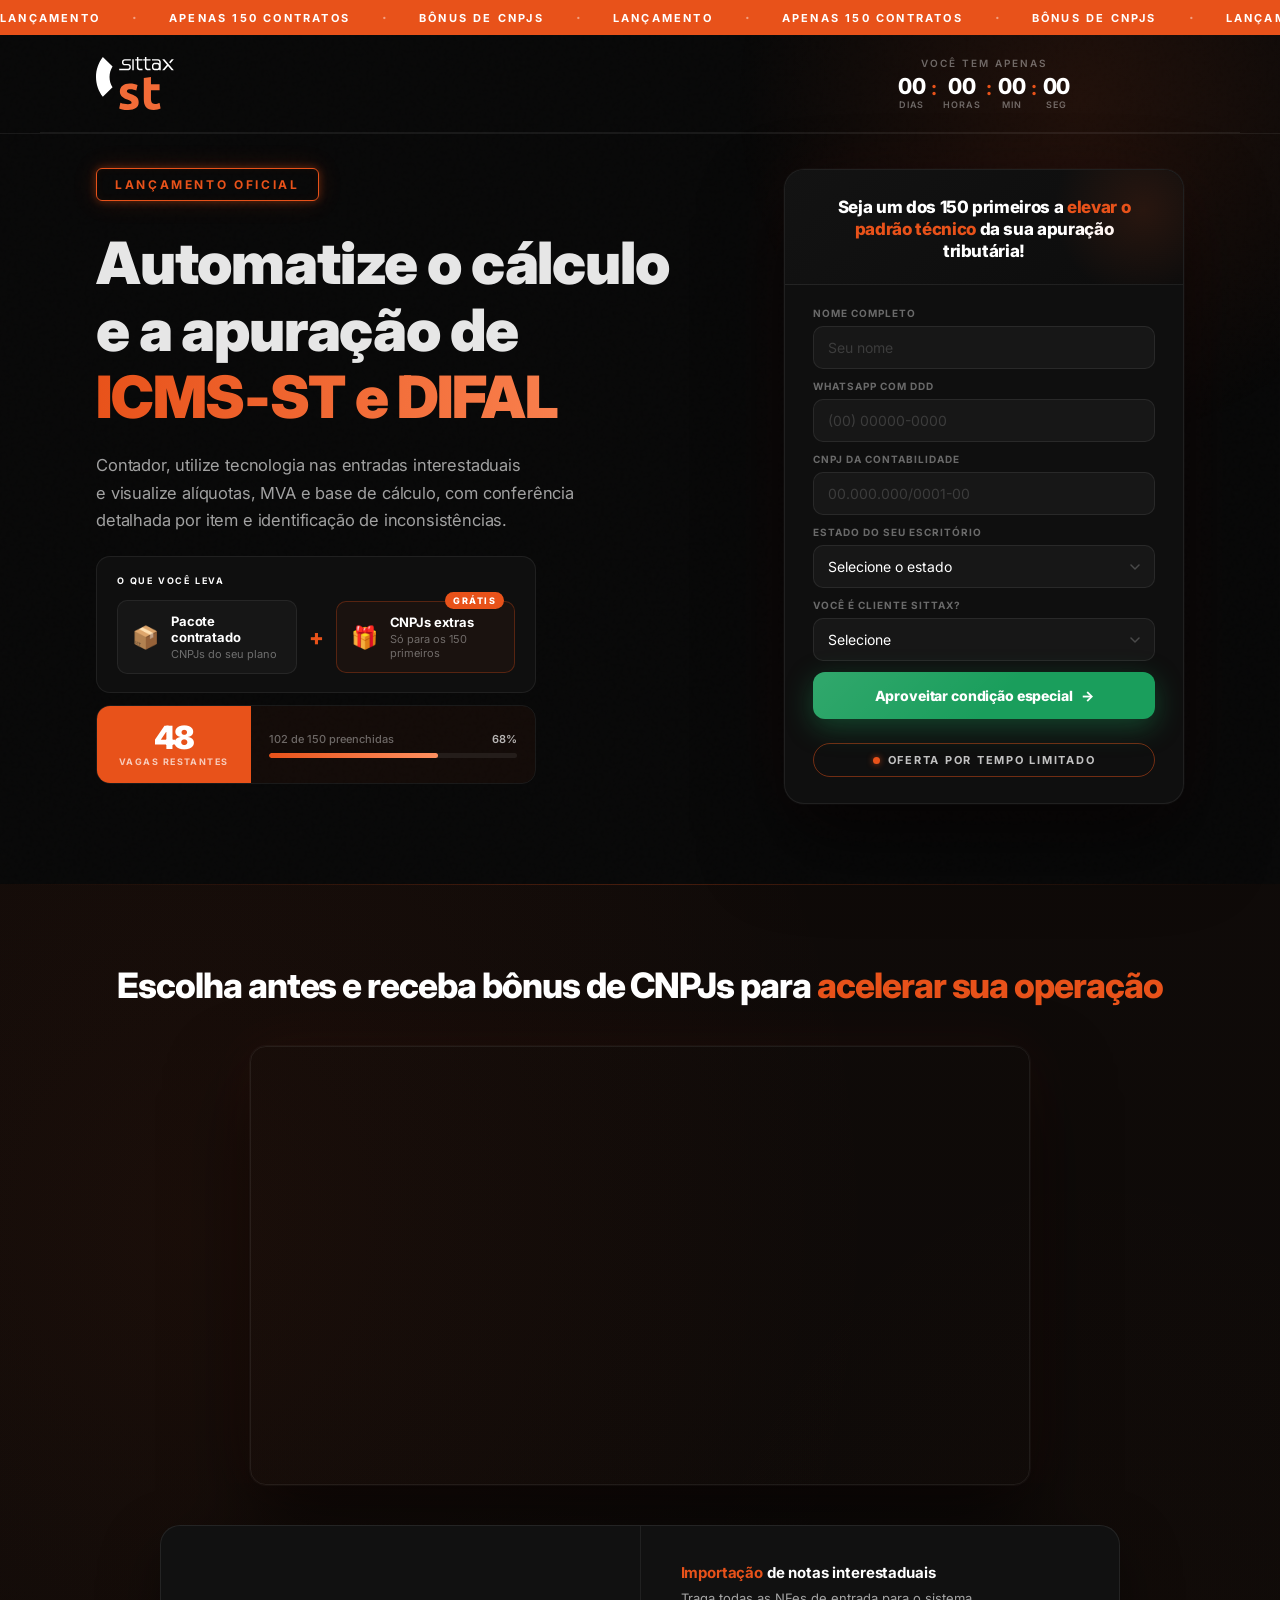
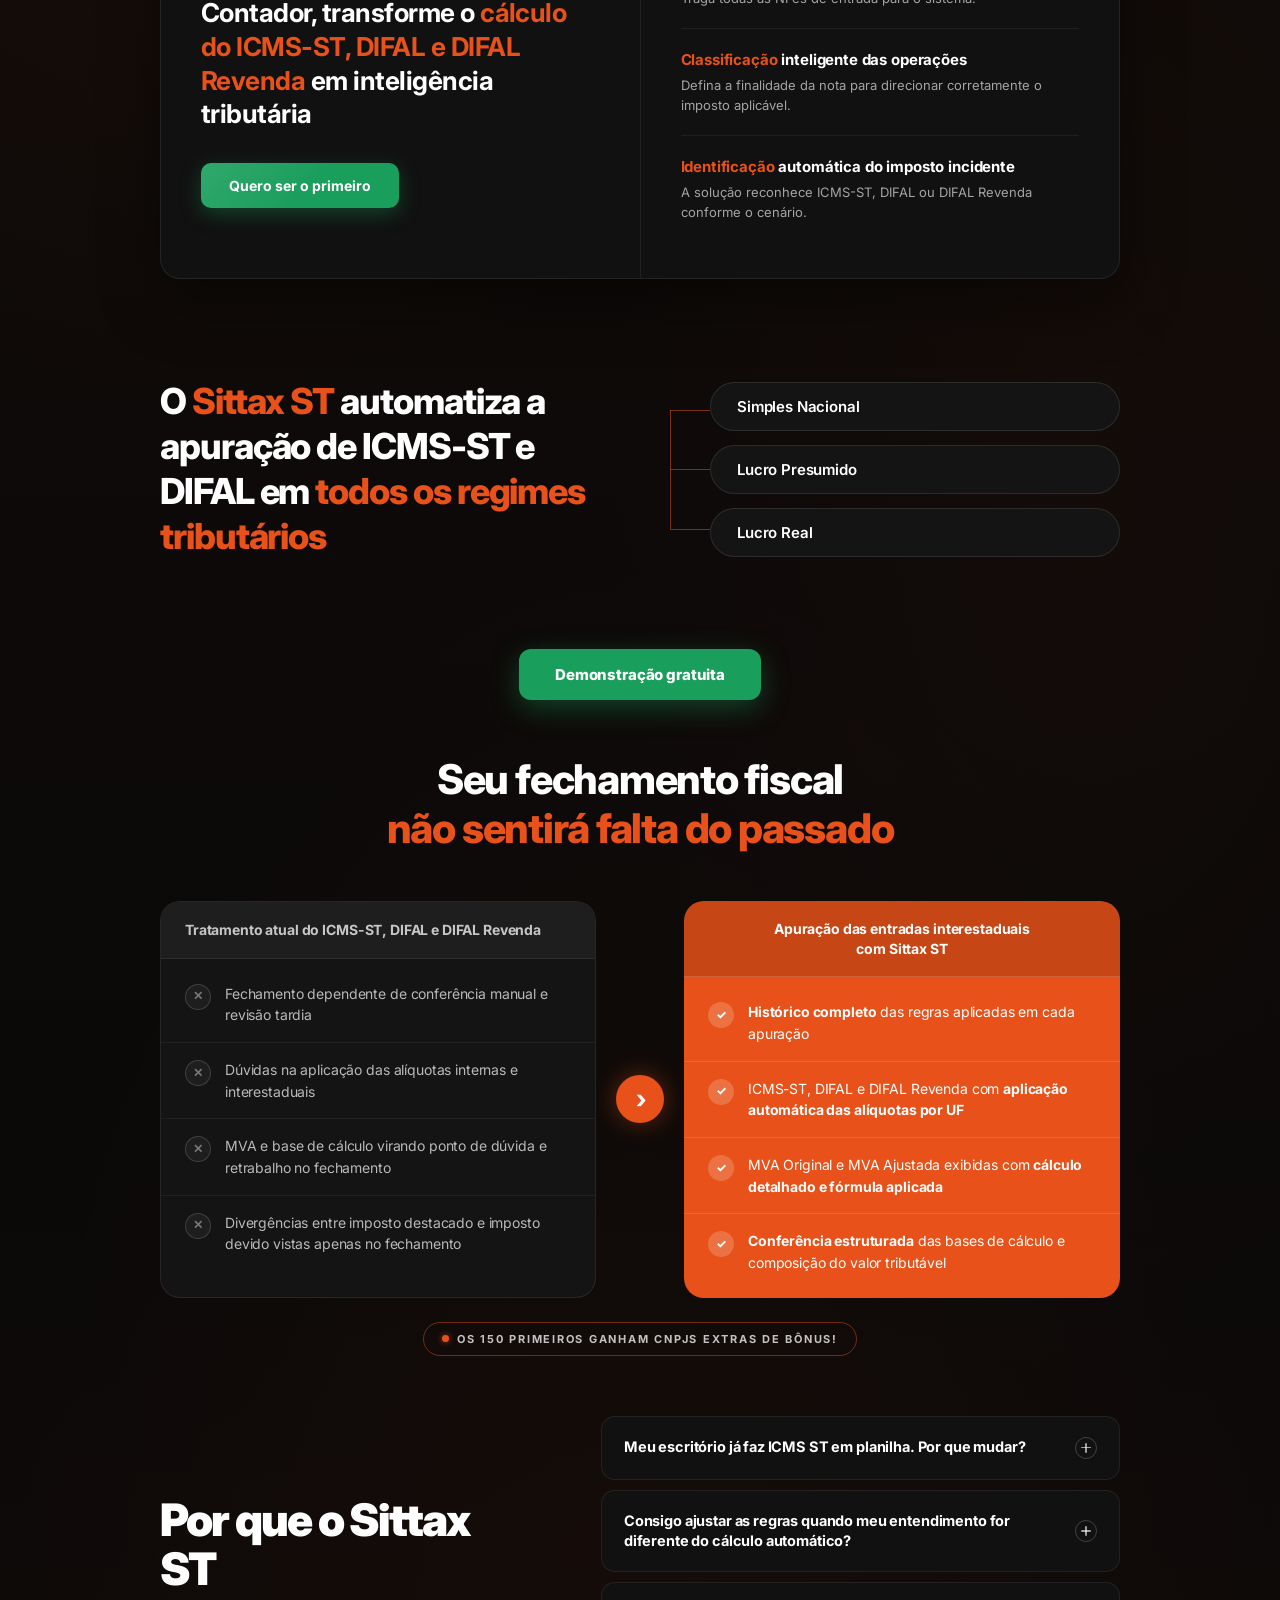
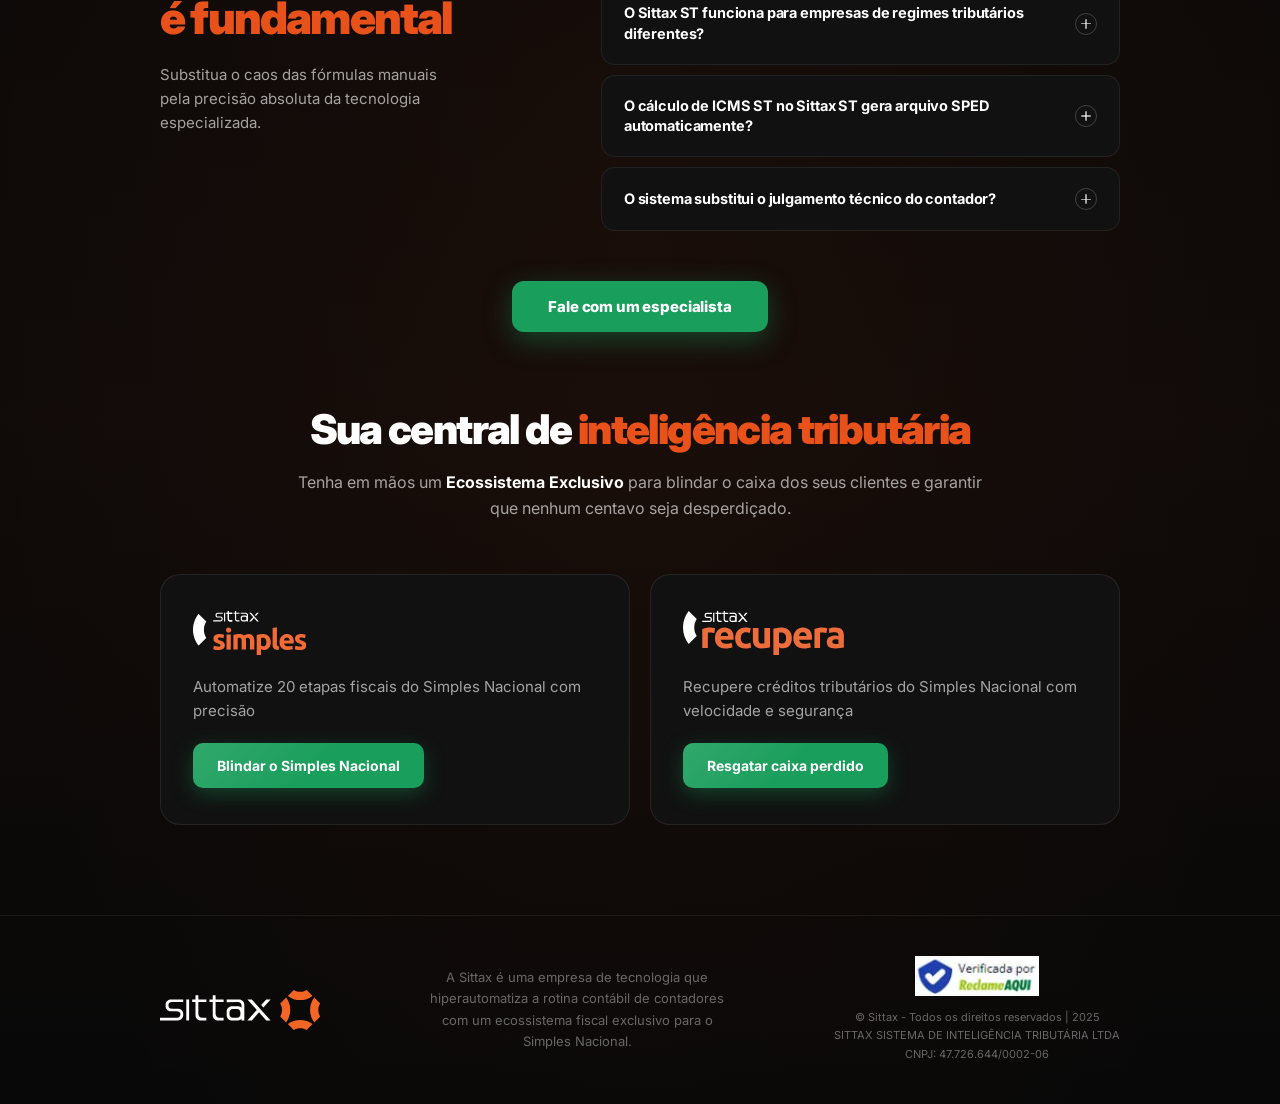
==== commit 927d243b: "Update index.html" ====
--- a/index.html
+++ b/index.html
@@ -1,227 +1,2424 @@
 <!DOCTYPE html>
-<html lang="pt-br">
-
+<html lang="pt-BR">
 <head>
-    <meta charset="UTF-8">
-    <meta name="viewport" content="width=device-width, initial-scale=1.0">
-    <meta name="description"
-        content="Avalie o risco da apuração de ICMS-ST e DIFAL no seu escritório contábil. Descubra vulnerabilidades no processo e receba recomendações para aumentar a segurança fiscal.">
-    <title>Sittax | Calculadora de Riscos na Apuração de ICMS-ST e DIFAL</title>
-
-    <!-- Google Fonts: Inter -->
-    <link rel="preconnect" href="https://fonts.googleapis.com">
-    <link rel="preconnect" href="https://fonts.gstatic.com" crossorigin>
-    <link href="https://fonts.googleapis.com/css2?family=Inter:wght@400;500;600;700;800&display=swap" rel="stylesheet">
-
-    <!-- Chart.js for Radar Chart -->
-    <script src="https://cdn.jsdelivr.net/npm/chart.js"></script>
-
-    <!-- Lib para Máscaras de Input (cleave.js) -->
-    <script src="https://cdnjs.cloudflare.com/ajax/libs/cleave.js/1.6.0/cleave.min.js"></script>
-
-    <link rel="icon" type="image/png" href="Favicon_Sittax.png">
-    <link rel="stylesheet" href="style.css">
+<meta charset="UTF-8">
+<meta name="viewport" content="width=device-width, initial-scale=1.0">
+
+<!-- Primary SEO -->
+<title>Sittax ST — Apuração Automatizada de ICMS-ST, DIFAL e DIFAL Revenda | Lançamento</title>
+<meta name="description" content="Automatize a apuração de ICMS-ST, DIFAL e entradas interestaduais. Alíquotas, MVA e base de cálculo por item com rastreabilidade completa. Oferta de lançamento: 150 contratos com bônus de CNPJs.">
+<meta name="keywords" content="ICMS-ST, DIFAL, DIFAL Revenda, apuração tributária, substituição tributária, cálculo ICMS, software contábil, Sittax ST, entradas interestaduais, MVA, base de cálculo, NCM, UF, escritório contábil">
+<meta name="robots" content="index, follow">
+<meta name="author" content="Sittax">
+<link rel="canonical" href="https://sittax.com.br/st">
+<link rel="icon" href="Favicon Sittax.png">
+
+<!-- Open Graph (Facebook, LinkedIn, WhatsApp) -->
+<meta property="og:type" content="website">
+<meta property="og:title" content="Sittax ST — Apuração Automatizada de ICMS-ST, DIFAL e DIFAL Revenda">
+<meta property="og:description" content="Visualize alíquotas, MVA e base de cálculo por item. Conferência estruturada por nota e por empresa. Oferta exclusiva para os 150 primeiros — bônus de CNPJs incluso.">
+<meta property="og:url" content="https://sittax.com.br/st">
+<meta property="og:site_name" content="Sittax">
+<meta property="og:locale" content="pt_BR">
+
+<!-- Twitter Card -->
+<meta name="twitter:card" content="summary_large_image">
+<meta name="twitter:title" content="Sittax ST — Apuração Automatizada de ICMS-ST e DIFAL">
+<meta name="twitter:description" content="Alíquotas, MVA e base de cálculo por item. Oferta de lançamento para os 150 primeiros contratos com bônus de CNPJs.">
+
+<!-- Schema.org Structured Data -->
+<script type="application/ld+json">
+{
+  "@context": "https://schema.org",
+  "@graph": [
+    {
+      "@type": "SoftwareApplication",
+      "name": "Sittax ST",
+      "applicationCategory": "BusinessApplication",
+      "operatingSystem": "Web",
+      "description": "Sistema de apuração automatizada de ICMS-ST, DIFAL e DIFAL Revenda para escritórios contábeis. Rastreabilidade completa, alíquotas por UF, MVA ajustada e conferência estruturada por item.",
+      "offers": {
+        "@type": "Offer",
+        "availability": "https://schema.org/LimitedAvailability",
+        "description": "Lançamento exclusivo para os 150 primeiros contratos com bônus de CNPJs extras"
+      },
+      "publisher": {
+        "@type": "Organization",
+        "name": "Sittax",
+        "url": "https://sittax.com.br",
+        "legalName": "Sittax Sistema de Inteligência Tributária LTDA"
+      }
+    },
+    {
+      "@type": "FAQPage",
+      "mainEntity": [
+        {
+          "@type": "Question",
+          "name": "Meu escritório já faz ICMS ST em planilha. Por que mudar?",
+          "acceptedAnswer": {
+            "@type": "Answer",
+            "text": "Planilha não aplica MVA ajustada automaticamente, não rastreia base legal por NCM e UF, e não sinaliza divergências entre o imposto destacado e o imposto devido. O Sittax ST faz isso por empresa, por nota e por item, sem precisar montar nenhuma fórmula manual."
+          }
+        },
+        {
+          "@type": "Question",
+          "name": "Consigo ajustar as regras quando meu entendimento for diferente do cálculo automático?",
+          "acceptedAnswer": {
+            "@type": "Answer",
+            "text": "Sim. Alíquotas, MVA e fórmulas de cálculo podem ser personalizadas por escritório ou por empresa. O histórico de ajustes fica registrado, incluindo sugestões aceitas e não acatadas."
+          }
+        },
+        {
+          "@type": "Question",
+          "name": "O Sittax ST funciona para empresas de regimes tributários diferentes?",
+          "acceptedAnswer": {
+            "@type": "Answer",
+            "text": "Sim. O sistema foi desenvolvido para atender empresas de todos os regimes tributários, Simples Nacional, Lucro Presumido e Lucro Real, nas operações de entradas interestaduais sujeitas a ICMS ST, DIFAL e DIFAL Revenda."
+          }
+        },
+        {
+          "@type": "Question",
+          "name": "O cálculo de ICMS ST no Sittax ST gera arquivo SPED automaticamente?",
+          "acceptedAnswer": {
+            "@type": "Answer",
+            "text": "Ainda não. O foco atual do Sittax ST é a apuração, conferência e rastreabilidade dos tributos sobre entradas interestaduais. A geração de SPED e guias está prevista para evolução futura do produto."
+          }
+        },
+        {
+          "@type": "Question",
+          "name": "O sistema substitui o julgamento técnico do contador?",
+          "acceptedAnswer": {
+            "@type": "Answer",
+            "text": "Não. O Sittax ST é uma ferramenta de apoio à apuração. A responsabilidade pela validação das regras, classificações e resultados é sempre do contador. O sistema mostra o cálculo com toda a transparência para que o profissional possa conferir e, se necessário, ajustar."
+          }
+        }
+      ]
+    }
+  ]
+}
+</script>
+
+<link href="https://fonts.googleapis.com/css2?family=Inter:ital,wght@0,300;0,400;0,500;0,600;0,700;0,800;0,900;1,800&display=swap" rel="stylesheet">
+<style>
+*, *::before, *::after { box-sizing: border-box; margin: 0; padding: 0; }
+
+html { scroll-behavior: smooth; }
+
+:root {
+  --orange: #E8521A;
+  --orange-glow: rgba(232, 82, 26, 0.18);
+  --orange-mid: rgba(232, 82, 26, 0.08);
+  --dark: #080808;
+  --card: #0F0F0F;
+  --card-border: rgba(255,255,255,0.07);
+  --muted: rgba(255,255,255,0.38);
+  --secondary: rgba(255,255,255,0.62);
+}
+
+html, body {
+  background: var(--dark);
+  color: #fff;
+  font-family: 'Inter', sans-serif;
+  min-height: 100vh;
+  overflow-x: hidden;
+}
+
+body::before {
+  content: '';
+  position: fixed;
+  inset: 0;
+  background-image: url("data:image/svg+xml,%3Csvg viewBox='0 0 256 256' xmlns='http://www.w3.org/2000/svg'%3E%3Cfilter id='noise'%3E%3CfeTurbulence type='fractalNoise' baseFrequency='0.9' numOctaves='4' stitchTiles='stitch'/%3E%3C/filter%3E%3Crect width='100%25' height='100%25' filter='url(%23noise)' opacity='0.04'/%3E%3C/svg%3E");
+  pointer-events: none;
+  z-index: 0;
+  opacity: 0.4;
+}
+
+.glow-orb {
+  position: fixed;
+  width: 700px;
+  height: 700px;
+  border-radius: 50%;
+  background: radial-gradient(circle, rgba(232,82,26,0.11) 0%, transparent 70%);
+  top: -250px;
+  right: -150px;
+  pointer-events: none;
+  z-index: 0;
+  animation: orb-drift 9s ease-in-out infinite alternate;
+}
+
+@keyframes orb-drift {
+  from { transform: translate(0,0) scale(1); }
+  to   { transform: translate(-50px, 70px) scale(1.12); }
+}
+
+/* TARJA ROLANTE */
+.tarja {
+  position: relative;
+  z-index: 10;
+  background: var(--orange);
+  overflow: hidden;
+  white-space: nowrap;
+  animation: slideDown 0.4s cubic-bezier(0.16,1,0.3,1) both;
+}
+
+.marquee-track {
+  display: flex;
+  width: 100%;
+  overflow: hidden;
+  padding: 9px 0;
+}
+
+.marquee-inner {
+  display: flex;
+  align-items: center;
+  gap: 32px;
+  animation: marquee 30s linear infinite;
+  will-change: transform;
+  flex-shrink: 0;
+}
+
+.marquee-inner span {
+  font-size: 11px;
+  font-weight: 700;
+  letter-spacing: 0.2em;
+  text-transform: uppercase;
+  white-space: nowrap;
+  color: #fff;
+  flex-shrink: 0;
+}
+
+.marquee-inner .sep {
+  color: rgba(255,255,255,0.45);
+  font-size: 14px;
+  letter-spacing: 0;
+  flex-shrink: 0;
+}
+
+@keyframes marquee {
+  0%   { transform: translateX(0); }
+  100% { transform: translateX(-100%); }
+}
+
+/* NAV */
+nav {
+  position: relative;
+  z-index: 10;
+  display: flex;
+  align-items: center;
+  justify-content: space-between;
+  padding: 22px 56px 22px 56px;
+  border-bottom: 1px solid var(--card-border);
+  animation: fadeIn 0.5s ease 0.1s both;
+  max-width: 1200px;
+  margin: 0 auto;
+  width: 100%;
+}
+
+.nav-outer {
+  border-bottom: 1px solid var(--card-border);
+  position: relative;
+  z-index: 10;
+}
+
+.logo-wordmark {
+  font-size: 18px;
+  font-weight: 800;
+  letter-spacing: -0.04em;
+}
+.logo-wordmark span { color: var(--orange); }
+
+.logo-sep {
+  display: inline-block;
+  width: 1px;
+  height: 16px;
+  background: var(--card-border);
+  margin: 0 12px;
+  vertical-align: middle;
+}
+
+.logo-sub {
+  font-size: 11px;
+  font-weight: 500;
+  color: var(--muted);
+  letter-spacing: 0.06em;
+  text-transform: uppercase;
+}
+
+.nav-pill {
+  display: flex;
+  align-items: center;
+  gap: 7px;
+  background: var(--orange-mid);
+  border: 1px solid rgba(232,82,26,0.25);
+  border-radius: 100px;
+  padding: 7px 14px 7px 10px;
+}
+.nav-dot {
+  width: 6px; height: 6px;
+  background: var(--orange);
+  border-radius: 50%;
+  animation: blink 1.4s ease infinite;
+}
+.nav-pill-text {
+  font-size: 11px;
+  font-weight: 600;
+  color: rgba(255,255,255,0.7);
+  letter-spacing: 0.08em;
+  text-transform: uppercase;
+}
+
+/* HERO */
+.hero {
+  position: relative;
+  z-index: 5;
+  display: grid;
+  grid-template-columns: 1fr 400px;
+  gap: 52px;
+  align-items: end;
+  padding: 28px 56px 80px;
+  max-width: 1200px;
+  margin: 0 auto;
+}
+
+/* LEFT */
+.hero-left {
+  padding-top: 6px;
+  animation: fadeUp 0.7s cubic-bezier(0.16,1,0.3,1) 0.15s both;
+}
+
+.kicker {
+  display: inline-flex;
+  align-items: center;
+  gap: 10px;
+  margin-bottom: 32px;
+  background: rgba(255,255,255,0.03);
+  border: 1px solid var(--card-border);
+  border-radius: 100px;
+  padding: 7px 16px 7px 7px;
+}
+.kicker-pill {
+  background: var(--orange);
+  font-size: 9px;
+  font-weight: 800;
+  letter-spacing: 0.18em;
+  text-transform: uppercase;
+  padding: 4px 10px;
+  border-radius: 100px;
+  color: #fff;
+}
+.kicker-text {
+  font-size: 12px;
+  font-weight: 500;
+  color: var(--secondary);
+  letter-spacing: 0.02em;
+}
+
+/* H1 */
+h1 {
+  font-size: clamp(41px, 4.56vw, 62px);
+  font-weight: 900;
+  line-height: 1.15;
+  letter-spacing: -0.02em;
+  margin-bottom: 22px;
+}
+.line-white { display: block; color: rgba(255,255,255,0.9); }
+.line-orange {
+  display: block;
+  background: linear-gradient(95deg, var(--orange) 0%, #FF9060 100%);
+  -webkit-background-clip: text;
+  -webkit-text-fill-color: transparent;
+  background-clip: text;
+}
+
+.subhead {
+  font-size: 16.5px;
+  font-weight: 400;
+  color: var(--secondary);
+  line-height: 1.65;
+  max-width: 560px;
+  margin-bottom: 22px;
+  letter-spacing: -0.01em;
+}
+
+.subhead strong {
+  color: #fff;
+  font-weight: 700;
+}
+
+/* BONUS VISUAL */
+.bonus-visual {
+  max-width: 440px;
+  margin-top: 6px;
+  margin-bottom: 12px;
+  background: var(--card);
+  border: 1px solid var(--card-border);
+  border-radius: 14px;
+  padding: 18px 20px;
+  overflow: hidden;
+  animation: float-zoom 3.8s ease-in-out infinite;
+  transform-origin: center;
+}
+
+@keyframes float-zoom {
+  0%   { transform: scale(1); }
+  50%  { transform: scale(1.025); }
+  100% { transform: scale(1); }
+}
+
+.bv-label {
+  font-size: 9px;
+  font-weight: 700;
+  letter-spacing: 0.2em;
+  text-transform: uppercase;
+  color: #fafafa;
+  margin-bottom: 14px;
+}
+
+.bv-items {
+  display: flex;
+  align-items: center;
+  gap: 12px;
+}
+
+.bv-item {
+  flex: 1;
+  display: flex;
+  align-items: center;
+  gap: 12px;
+  background: rgba(255,255,255,0.03);
+  border: 1px solid var(--card-border);
+  border-radius: 10px;
+  padding: 12px 14px;
+  position: relative;
+}
+
+.bv-item--highlight {
+  border-color: rgba(232,82,26,0.3);
+  background: rgba(232,82,26,0.05);
+}
+
+.bv-badge {
+  position: absolute;
+  top: -10px;
+  right: 10px;
+  background: var(--orange);
+  color: #fff;
+  font-size: 9px;
+  font-weight: 800;
+  letter-spacing: 0.16em;
+  padding: 3px 8px;
+  border-radius: 100px;
+}
+
+.bv-icon {
+  font-size: 22px;
+  flex-shrink: 0;
+}
+
+.bv-info {
+  display: flex;
+  flex-direction: column;
+  gap: 2px;
+}
+
+.bv-title {
+  font-size: 13px;
+  font-weight: 700;
+  color: #fff;
+  letter-spacing: -0.01em;
+}
+
+.bv-sub {
+  font-size: 11px;
+  color: var(--muted);
+}
+
+.bv-plus {
+  font-size: 22px;
+  font-weight: 800;
+  color: var(--orange);
+  flex-shrink: 0;
+}
+
+/* SCARCITY */
+.scarcity {
+  display: flex;
+  align-items: stretch;
+  max-width: 440px;
+  border-radius: 14px;
+  overflow: hidden;
+  border: 1px solid var(--card-border);
+  margin-bottom: 20px;
+}
+.sc-count {
+  background: var(--orange);
+  padding: 16px 22px;
+  display: flex;
+  flex-direction: column;
+  align-items: center;
+  justify-content: center;
+  gap: 2px;
+  flex-shrink: 0;
+}
+.sc-num {
+  font-size: 32px;
+  font-weight: 900;
+  letter-spacing: -0.04em;
+  line-height: 1;
+  color: #fff;
+}
+.sc-label {
+  font-size: 9px;
+  font-weight: 700;
+  letter-spacing: 0.16em;
+  text-transform: uppercase;
+  color: rgba(255,255,255,0.7);
+  white-space: nowrap;
+}
+.sc-bar {
+  flex: 1;
+  background: rgba(232,82,26,0.05);
+  padding: 14px 18px;
+  display: flex;
+  flex-direction: column;
+  justify-content: center;
+  gap: 7px;
+}
+.sc-bar-meta {
+  display: flex;
+  justify-content: space-between;
+  font-size: 11px;
+  font-weight: 500;
+  color: var(--muted);
+}
+.sc-bar-meta b { color: rgba(255,255,255,0.7); font-weight: 600; }
+.sc-track {
+  height: 5px;
+  background: rgba(255,255,255,0.07);
+  border-radius: 10px;
+  overflow: hidden;
+}
+.sc-fill {
+  height: 100%;
+  width: 68%;
+  background: linear-gradient(90deg, var(--orange), #FF9060);
+  border-radius: 10px;
+  animation: grow 1.2s cubic-bezier(0.16,1,0.3,1) 0.9s both;
+  transform-origin: left;
+}
+
+/* COUNTDOWN */
+.countdown-wrap {
+  width: 400px;
+  display: flex;
+  flex-direction: column;
+  align-items: center;
+  gap: 6px;
+}
+.cd-eyebrow {
+  font-size: 10px;
+  font-weight: 600;
+  letter-spacing: 0.2em;
+  text-transform: uppercase;
+  color: var(--muted);
+}
+.countdown {
+  display: flex;
+  align-items: center;
+  gap: 6px;
+}
+.cd-unit {
+  display: flex;
+  flex-direction: column;
+  align-items: center;
+  gap: 2px;
+}
+.cd-num {
+  font-size: 22px;
+  font-weight: 800;
+  letter-spacing: -0.03em;
+  color: #fff;
+  line-height: 1;
+  font-variant-numeric: tabular-nums;
+}
+.cd-label {
+  font-size: 9px;
+  font-weight: 600;
+  letter-spacing: 0.1em;
+  text-transform: uppercase;
+  color: var(--muted);
+}
+.cd-sep {
+  font-size: 20px;
+  font-weight: 700;
+  color: var(--orange);
+  margin-bottom: 10px;
+  line-height: 1;
+}
+
+/* OFERTA TAG */
+.oferta-tag {
+  display: flex;
+  align-items: center;
+  justify-content: center;
+  gap: 8px;
+  margin-top: 24px;
+  padding: 9px 18px;
+  background: transparent;
+  border: 1px solid rgba(232,82,26,0.45);
+  border-radius: 100px;
+  font-size: 11px;
+  font-weight: 700;
+  letter-spacing: 0.16em;
+  text-transform: uppercase;
+  color: rgba(255,255,255,0.75);
+}
+
+.oferta-dot {
+  width: 7px;
+  height: 7px;
+  border-radius: 50%;
+  background: var(--orange);
+  flex-shrink: 0;
+  box-shadow: 0 0 6px rgba(232,82,26,0.7);
+  animation: blink 1.4s ease infinite;
+}
+
+/* LAUNCH TAG */
+.launch-tag {
+  display: inline-block;
+  font-family: 'Inter', sans-serif;
+  font-size: 12px;
+  font-weight: 700;
+  letter-spacing: 0.22em;
+  text-transform: uppercase;
+  color: var(--orange);
+  border: 1px solid var(--orange);
+  border-radius: 6px;
+  padding: 8px 18px;
+  margin-bottom: 28px;
+  box-shadow:
+    0 0 8px rgba(232,82,26,0.4),
+    0 0 24px rgba(232,82,26,0.15),
+    inset 0 0 8px rgba(232,82,26,0.06);
+  animation: fadeUp 0.7s cubic-bezier(0.16,1,0.3,1) 0.1s both;
+}
+
+/* BONUS */
+.bonus {
+  display: flex;
+  align-items: center;
+  gap: 16px;
+  max-width: 440px;
+  padding: 16px 18px;
+  background: var(--card);
+  border: 1px solid var(--card-border);
+  border-radius: 14px;
+  position: relative;
+  overflow: hidden;
+}
+.bonus::after {
+  content: '';
+  position: absolute;
+  left: 0; top: 0; bottom: 0;
+  width: 3px;
+  background: var(--orange);
+}
+.bonus-emoji { font-size: 26px; flex-shrink: 0; }
+.bonus-tag {
+  font-size: 9px;
+  font-weight: 700;
+  letter-spacing: 0.18em;
+  text-transform: uppercase;
+  color: var(--orange);
+  margin-bottom: 4px;
+}
+.bonus-name {
+  font-size: 14px;
+  font-weight: 700;
+  letter-spacing: -0.02em;
+  color: #fff;
+  margin-bottom: 2px;
+}
+.bonus-note {
+  font-size: 12px;
+  color: var(--muted);
+}
+
+/* RIGHT — FORM */
+.hero-right {
+  animation: fadeUp 0.7s cubic-bezier(0.16,1,0.3,1) 0.28s both;
+  position: sticky;
+  top: 24px;
+}
+
+.form-wrap {
+  background: var(--card);
+  border: 1px solid var(--card-border);
+  border-radius: 20px;
+  overflow: hidden;
+  box-shadow:
+    0 0 0 1px rgba(255,255,255,0.02),
+    0 40px 80px rgba(0,0,0,0.55),
+    0 0 80px rgba(232,82,26,0.05);
+}
+
+.form-header {
+  background: linear-gradient(140deg, #131313 0%, #0c0c0c 100%);
+  padding: 26px 28px 22px;
+  border-bottom: 1px solid var(--card-border);
+  position: relative;
+  overflow: hidden;
+}
+.form-header::after {
+  content: '';
+  position: absolute;
+  top: -50px; right: -50px;
+  width: 180px; height: 180px;
+  background: radial-gradient(circle, rgba(232,82,26,0.12) 0%, transparent 70%);
+  pointer-events: none;
+}
+.form-eyebrow {
+  font-size: 10px;
+  font-weight: 700;
+  letter-spacing: 0.2em;
+  text-transform: uppercase;
+  color: var(--orange);
+  margin-bottom: 7px;
+  text-align: center;
+}
+.form-title {
+  font-size: 17px;
+  font-weight: 800;
+  letter-spacing: -0.02em;
+  line-height: 1.3;
+  text-align: center;
+}
+.form-title-orange {
+  color: var(--orange);
+  font-weight: 800;
+}
+
+.form-inner { padding: 22px 28px 26px; }
+
+.field { margin-bottom: 11px; }
+.field label {
+  display: block;
+  font-size: 10px;
+  font-weight: 700;
+  letter-spacing: 0.1em;
+  text-transform: uppercase;
+  color: var(--muted);
+  margin-bottom: 7px;
+}
+.field input,
+.field select {
+  width: 100%;
+  background: rgba(255,255,255,0.035);
+  border: 1px solid rgba(255,255,255,0.08);
+  border-radius: 10px;
+  padding: 12px 14px;
+  font-family: 'Inter', sans-serif;
+  font-size: 14px;
+  color: #fff;
+  outline: none;
+  transition: border-color 0.2s, background 0.2s, box-shadow 0.2s;
+  -webkit-appearance: none;
+  appearance: none;
+}
+.field select {
+  cursor: pointer;
+  background-image: url("data:image/svg+xml,%3Csvg xmlns='http://www.w3.org/2000/svg' width='10' height='6' fill='none'%3E%3Cpath d='M1 1l4 4 4-4' stroke='rgba(255,255,255,0.22)' stroke-width='1.5' stroke-linecap='round' stroke-linejoin='round'/%3E%3C/svg%3E");
+  background-repeat: no-repeat;
+  background-position: right 14px center;
+  padding-right: 36px;
+}
+.field select option { background: #151515; }
+.field input::placeholder { color: rgba(255,255,255,0.16); }
+.field input:focus,
+.field select:focus {
+  border-color: rgba(232,82,26,0.4);
+  background: rgba(232,82,26,0.04);
+  box-shadow: 0 0 0 3px rgba(232,82,26,0.07);
+}
+
+.row-2 {
+  display: grid;
+  grid-template-columns: 1fr 1fr;
+  gap: 10px;
+}
+
+.divider {
+  height: 1px;
+  background: var(--card-border);
+  margin: 14px 0;
+}
+
+.btn-submit {
+  width: 100%;
+  margin-top: 6px;
+  padding: 15px 20px;
+  background: #1a9e5c;
+  color: #fff;
+  border: none;
+  border-radius: 12px;
+  font-family: 'Inter', sans-serif;
+  font-size: 14px;
+  font-weight: 800;
+  letter-spacing: -0.01em;
+  cursor: pointer;
+  display: flex;
+  align-items: center;
+  justify-content: center;
+  gap: 8px;
+  position: relative;
+  overflow: hidden;
+  transition: transform 0.15s, box-shadow 0.2s;
+  box-shadow: 0 8px 28px rgba(26,158,92,0.38);
+}
+.btn-submit::before {
+  content: '';
+  position: absolute;
+  inset: 0;
+  background: linear-gradient(135deg, rgba(255,255,255,0.1) 0%, transparent 55%);
+}
+.btn-submit:hover {
+  transform: translateY(-2px);
+  box-shadow: 0 14px 36px rgba(26,158,92,0.48);
+}
+.btn-submit:active { transform: translateY(0); }
+.btn-arrow {
+  display: inline-block;
+  transition: transform 0.18s;
+}
+.btn-submit:hover .btn-arrow { transform: translateX(4px); }
+
+.form-trust {
+  display: flex;
+  align-items: center;
+  justify-content: center;
+  gap: 5px;
+  margin-top: 13px;
+  font-size: 11px;
+  color: var(--muted);
+}
+
+/* ANIMATIONS */
+@keyframes slideDown {
+  from { transform: translateY(-100%); }
+  to   { transform: translateY(0); }
+}
+@keyframes fadeIn {
+  from { opacity: 0; }
+  to   { opacity: 1; }
+}
+@keyframes fadeUp {
+  from { opacity: 0; transform: translateY(30px); }
+  to   { opacity: 1; transform: translateY(0); }
+}
+@keyframes blink {
+  0%, 100% { opacity: 1; }
+  50%       { opacity: 0.25; }
+}
+@keyframes grow {
+  from { transform: scaleX(0); }
+  to   { transform: scaleX(1); }
+}
+
+/* RESPONSIVE */
+/* ── SEO / ACESSIBILIDADE ── */
+#form-anchor {
+  scroll-margin-top: 20px;
+}
+
+@media (max-width: 860px) {
+  /* NAV */
+  nav { padding: 18px 20px; }
+  .nav-timer { font-size: 11px; gap: 6px; }
+  .timer-block { min-width: 36px; font-size: 18px; }
+
+  /* HERO */
+  .hero { grid-template-columns: 1fr; padding: 32px 20px 56px; gap: 32px; }
+  .hero-right { position: static; }
+  h1 { font-size: 36px; }
+  .subhead { font-size: 14px; white-space: normal; }
+  .hero-left { text-align: center; }
+  .bonus-box { max-width: 100%; }
+
+  /* MARQUEE */
+  .marquee-track { font-size: 11px; }
+
+  /* DOBRA 2 — VÍDEO */
+  .dobra2 { padding: 48px 20px 40px; }
+  .dobra2-title { font-size: 22px; white-space: normal; }
+  .dobra2-inner { gap: 28px; }
+
+  /* DOBRA FEAT */
+  .dobra-feat { padding: 0px 20px 48px; }
+  .dobra-feat-inner { grid-template-columns: 1fr; border-radius: 16px; }
+  .dobra-feat-left { padding: 28px 24px 20px; gap: 24px; }
+  .dobra-feat-right { padding: 20px 24px 28px; }
+  .dobra-feat-text { font-size: 20px; }
+  .dobra-feat-divider { width: 100%; height: 1px; }
+
+  /* DOBRA REG */
+  .dobra-reg { padding: 32px 20px 48px; }
+  .dobra-reg-inner { grid-template-columns: 1fr; gap: 28px; }
+  .dobra-reg-title { font-size: 26px; text-align: center; }
+  .dobra-reg-line-wrap { display: none; }
+  .dobra-reg-tags { gap: 10px; }
+  .dobra-reg-tag { text-align: center; }
+
+  /* BTN CTA */
+  .dobra-reg-cta { padding: 20px 20px 40px; }
+  .dobra2-btn { font-size: 14px; padding: 14px 28px; width: 100%; justify-content: center; }
+  .dobra-feat-btn { width: 100%; justify-content: center; }
+
+  /* BONUS BRIDGE */
+  .bonus-bridge { padding: 0px 20px 32px; }
+
+  /* DOBRA 3 — COMPARATIVO */
+  .dobra3 { padding: 0px 20px 40px; }
+  .dobra3-grid { grid-template-columns: 1fr; gap: 12px; }
+  .dobra3-arrow { transform: rotate(90deg); margin: 4px auto; }
+  .dobra3-title { font-size: 28px; }
+  .dobra3-card--orange { animation: none; }
+
+  /* FAQ */
+  .dobra-faq { padding: 20px 20px 28px; }
+  .dobra-faq-inner { grid-template-columns: 1fr; gap: 28px; }
+  .dobra-faq-left { position: static; padding-top: 0; }
+  .dobra-faq-sub { max-width: 100%; }
+  .dobra-faq-title { font-size: 36px; }
+  .faq-q { font-size: 14px; padding: 18px 18px; }
+  .faq-a p { padding: 0 18px 18px; padding-top: 14px; }
+
+  /* ECOSSISTEMA */
+  .dobra-eco { padding: 20px 20px 64px; }
+  .dobra-eco-cards { grid-template-columns: 1fr; }
+  .dobra-eco-title { font-size: 28px; }
+  .dobra-eco-sub { font-size: 14px; }
+  .dobra-eco-btn { width: 100%; justify-content: center; }
+
+  /* FOOTER */
+  .site-footer { padding: 40px 20px; }
+  .footer-inner { grid-template-columns: 1fr; gap: 24px; text-align: center; }
+  .footer-logo { display: flex; justify-content: center; }
+  .footer-text { max-width: 100%; }
+}
+
+/* ── GRADIENT WRAPPER ── */
+.dobras-wrapper {
+  position: relative;
+  background:
+    radial-gradient(ellipse 90% 40% at 15% 10%, rgba(232,82,26,0.055) 0%, transparent 60%),
+    radial-gradient(ellipse 70% 50% at 85% 35%, rgba(180,60,10,0.04) 0%, transparent 55%),
+    radial-gradient(ellipse 80% 60% at 50% 75%, rgba(232,82,26,0.045) 0%, transparent 65%),
+    linear-gradient(180deg,
+      rgba(232,82,26,0.03) 0%,
+      rgba(40,20,10,0.18) 25%,
+      rgba(30,15,8,0.12) 55%,
+      rgba(232,82,26,0.04) 80%,
+      rgba(0,0,0,0) 100%
+    ),
+    var(--dark);
+}
+
+/* Todas as seções dentro do wrapper ficam transparentes */
+.dobras-wrapper .dobra2,
+.dobras-wrapper .dobra-feat,
+.dobras-wrapper .dobra-reg,
+.dobras-wrapper .dobra3 {
+  background: transparent;
+}
+
+/* ── SEGUNDA DOBRA ── */
+.dobra2 {
+  position: relative;
+  z-index: 5;
+  background: var(--dark);
+  padding: 80px 56px 40px;
+}
+
+.dobra2::before {
+  content: '';
+  position: absolute;
+  top: 0; left: 0; right: 0;
+  height: 1px;
+  background: linear-gradient(90deg, transparent, rgba(232,82,26,0.25), transparent);
+}
+
+.dobra2-inner {
+  max-width: 780px;
+  margin: 0 auto;
+  display: flex;
+  flex-direction: column;
+  align-items: center;
+  gap: 40px;
+}
+
+.dobra2-title {
+  font-size: 35px;
+  font-weight: 800;
+  letter-spacing: -0.03em;
+  line-height: 1.2;
+  text-align: center;
+  color: #fff;
+  white-space: nowrap;
+}
+
+.dobra2-orange { color: var(--orange); }
+
+.dobra2-video {
+  width: 100%;
+  border-radius: 16px;
+  overflow: hidden;
+  border: 1px solid var(--card-border);
+  box-shadow:
+    0 0 0 1px rgba(255,255,255,0.03),
+    0 40px 80px rgba(0,0,0,0.6),
+    0 0 60px rgba(232,82,26,0.07);
+  aspect-ratio: 16 / 9;
+  position: relative;
+}
+
+.dobra2-video iframe {
+  width: 100%;
+  height: 100%;
+  position: absolute;
+  inset: 0;
+  display: block;
+}
+
+.dobra2-btn {
+  display: inline-flex;
+  align-items: center;
+  gap: 10px;
+  padding: 16px 36px;
+  background: #1a9e5c;
+  color: #fff;
+  border-radius: 12px;
+  font-family: 'Inter', sans-serif;
+  font-size: 15px;
+  font-weight: 800;
+  letter-spacing: -0.01em;
+  text-decoration: none;
+  position: relative;
+  overflow: hidden;
+  transition: transform 0.15s, box-shadow 0.2s;
+  box-shadow: 0 8px 28px rgba(26,158,92,0.38);
+}
+
+#form-anchor {
+  scroll-margin-top: 20px;
+}
+  content: '';
+  position: absolute;
+  inset: 0;
+  background: linear-gradient(135deg, rgba(255,255,255,0.1) 0%, transparent 55%);
+}
+
+.dobra2-btn:hover {
+  transform: translateY(-2px);
+  box-shadow: 0 14px 36px rgba(26,158,92,0.5);
+}
+
+.dobra2-btn:active { transform: translateY(0); }
+
+.dobra2-btn-arrow {
+  display: inline-block;
+  transition: transform 0.18s;
+}
+
+.dobra2-btn:hover .dobra2-btn-arrow { transform: translateX(4px); }
+
+
+
+/* ── TERCEIRA DOBRA — FEATURES ── */
+.dobra-feat {
+  position: relative;
+  z-index: 5;
+  padding: 0px 56px 60px;
+  background: var(--dark);
+}
+
+.dobra-feat-inner {
+  max-width: 960px;
+  margin: 0 auto;
+  display: grid;
+  grid-template-columns: 1fr auto 1fr;
+  align-items: center;
+  gap: 0;
+  background: #111;
+  border: 1px solid rgba(255,255,255,0.08);
+  border-radius: 20px;
+  overflow: hidden;
+  box-shadow: 0 24px 60px rgba(0,0,0,0.4);
+}
+
+.dobra-feat-left {
+  padding: 44px 40px;
+  display: flex;
+  flex-direction: column;
+  gap: 32px;
+}
+
+.dobra-feat-text {
+  font-size: 26px;
+  font-weight: 700;
+  letter-spacing: -0.02em;
+  line-height: 1.3;
+  color: #fff;
+}
+
+.dobra-feat-orange { color: var(--orange); }
+
+.dobra-feat-btn {
+  display: inline-flex;
+  align-items: center;
+  justify-content: center;
+  padding: 14px 28px;
+  background: #1a9e5c;
+  color: #fff;
+  border-radius: 10px;
+  font-family: 'Inter', sans-serif;
+  font-size: 14px;
+  font-weight: 700;
+  text-decoration: none;
+  width: fit-content;
+  transition: transform 0.15s, box-shadow 0.2s;
+  box-shadow: 0 6px 20px rgba(26,158,92,0.35);
+  position: relative;
+  overflow: hidden;
+}
+
+.dobra-feat-btn::before {
+  content: '';
+  position: absolute;
+  inset: 0;
+  background: linear-gradient(135deg, rgba(255,255,255,0.1) 0%, transparent 55%);
+}
+
+.dobra-feat-btn:hover {
+  transform: translateY(-2px);
+  box-shadow: 0 10px 28px rgba(26,158,92,0.5);
+}
+
+.dobra-feat-divider {
+  width: 1px;
+  background: rgba(255,255,255,0.07);
+  align-self: stretch;
+}
+
+.dobra-feat-right {
+  padding: 36px 40px;
+  display: flex;
+  flex-direction: column;
+  gap: 0;
+}
+
+.dobra-feat-item {
+  padding: 20px 0;
+  border-bottom: 1px solid rgba(255,255,255,0.06);
+}
+
+.dobra-feat-item:last-child { border-bottom: none; }
+.dobra-feat-item:first-child { padding-top: 0; }
+
+.dobra-feat-item-title {
+  font-size: 15px;
+  font-weight: 700;
+  color: #fff;
+  letter-spacing: -0.01em;
+  margin-bottom: 5px;
+  line-height: 1.4;
+}
+
+.dobra-feat-item-sub {
+  font-size: 13px;
+  color: var(--secondary);
+  line-height: 1.55;
+}
+
+
+
+/* ── QUARTA DOBRA — REGIMES ── */
+.dobra-reg {
+  position: relative;
+  z-index: 5;
+  padding: 40px 56px 70px;
+  background: var(--dark);
+}
+
+.dobra-reg-inner {
+  max-width: 960px;
+  margin: 0 auto;
+  display: grid;
+  grid-template-columns: 1fr 1fr;
+  align-items: center;
+  gap: 60px;
+}
+
+.dobra-reg-title {
+  font-size: clamp(24px, 2.8vw, 36px);
+  font-weight: 800;
+  letter-spacing: -0.03em;
+  line-height: 1.25;
+  color: #fff;
+}
+
+.dobra-reg-orange { color: var(--orange); }
+
+/* RIGHT — TREE */
+.dobra-reg-right {
+  display: flex;
+  align-items: center;
+}
+
+.dobra-reg-tree {
+  display: flex;
+  align-items: center;
+  gap: 0;
+  width: 100%;
+}
+
+/* CONNECTOR LINES */
+.dobra-reg-line-wrap {
+  flex-shrink: 0;
+  width: 40px;
+  position: relative;
+  align-self: stretch;
+  display: flex;
+  align-items: center;
+}
+
+.dobra-reg-lines {
+  position: relative;
+  width: 100%;
+  height: 100%;
+  display: flex;
+  flex-direction: column;
+  justify-content: space-between;
+}
+
+.reg-line {
+  position: absolute;
+  left: 0;
+  width: 100%;
+  height: 1px;
+  background: var(--orange);
+  opacity: 0.5;
+}
+
+.reg-line--1 { top: 16%; }
+.reg-line--2 { top: 50%; }
+.reg-line--3 { top: 84%; }
+
+/* Vertical connector */
+.dobra-reg-lines::before {
+  content: '';
+  position: absolute;
+  left: 0;
+  top: 16%;
+  bottom: 16%;
+  width: 1px;
+  background: var(--orange);
+  opacity: 0.5;
+}
+
+/* TAGS */
+.dobra-reg-tags {
+  flex: 1;
+  display: flex;
+  flex-direction: column;
+  gap: 14px;
+}
+
+.dobra-reg-tag {
+  background: #141414;
+  border: 1px solid rgba(255,255,255,0.1);
+  border-radius: 100px;
+  padding: 14px 26px;
+  font-size: 15px;
+  font-weight: 600;
+  color: #fff;
+  letter-spacing: -0.01em;
+  transition: border-color 0.2s, background 0.2s;
+  animation: tag-slide 0.6s cubic-bezier(0.22, 1, 0.36, 1) both;
+}
+
+.dobra-reg-tag:nth-child(1) { animation-delay: 0.1s; }
+.dobra-reg-tag:nth-child(2) { animation-delay: 0.25s; }
+.dobra-reg-tag:nth-child(3) { animation-delay: 0.4s; }
+
+.dobra-reg-tag:hover {
+  border-color: rgba(232,82,26,0.4);
+  background: rgba(232,82,26,0.06);
+}
+
+@keyframes tag-slide {
+  0%   { opacity: 0; transform: translateX(20px); }
+  100% { opacity: 1; transform: translateX(0); }
+}
+
+/* ── FAQ ── */
+.dobra-faq {
+  padding: 20px 56px 30px;
+}
+
+.dobra-faq-inner {
+  max-width: 960px;
+  margin: 0 auto;
+  display: grid;
+  grid-template-columns: 1fr 1.4fr;
+  gap: 70px;
+  align-items: start;
+}
+
+.dobra-faq-left {
+  position: sticky;
+  top: 32px;
+  padding-top: 80px;
+}
+
+.dobra-faq-title {
+  font-size: clamp(32px, 3.5vw, 52px);
+  font-weight: 900;
+  letter-spacing: -0.04em;
+  line-height: 1.1;
+  color: #fff;
+  margin-bottom: 20px;
+}
+
+.dobra-faq-orange { color: var(--orange); }
+
+.dobra-faq-sub {
+  font-size: 15px;
+  color: var(--secondary);
+  line-height: 1.6;
+  max-width: 280px;
+}
+
+/* ITEMS */
+.dobra-faq-right {
+  display: flex;
+  flex-direction: column;
+  gap: 10px;
+}
+
+.faq-item {
+  background: #111;
+  border: 1px solid rgba(255,255,255,0.07);
+  border-radius: 14px;
+  overflow: hidden;
+  transition: border-color 0.2s;
+}
+
+.faq-item.open {
+  border-color: rgba(232,82,26,0.3);
+}
+
+.faq-q {
+  width: 100%;
+  display: flex;
+  align-items: center;
+  justify-content: space-between;
+  gap: 16px;
+  padding: 20px 22px;
+  background: none;
+  border: none;
+  cursor: pointer;
+  text-align: left;
+  font-family: 'Inter', sans-serif;
+  font-size: 14.5px;
+  font-weight: 700;
+  color: #fff;
+  letter-spacing: -0.01em;
+  line-height: 1.4;
+  transition: color 0.2s;
+}
+
+.faq-item.open .faq-q { color: var(--orange); }
+
+.faq-icon {
+  width: 22px;
+  height: 22px;
+  border-radius: 50%;
+  border: 1.5px solid rgba(255,255,255,0.2);
+  flex-shrink: 0;
+  display: flex;
+  align-items: center;
+  justify-content: center;
+  position: relative;
+  transition: border-color 0.2s, transform 0.3s;
+}
+
+.faq-icon::before,
+.faq-icon::after {
+  content: '';
+  position: absolute;
+  background: rgba(255,255,255,0.6);
+  border-radius: 2px;
+  transition: opacity 0.25s, transform 0.25s;
+}
+
+.faq-icon::before { width: 10px; height: 1.5px; }
+.faq-icon::after  { width: 1.5px; height: 10px; }
+
+.faq-item.open .faq-icon {
+  border-color: var(--orange);
+  transform: rotate(45deg);
+}
+
+.faq-item.open .faq-icon::before,
+.faq-item.open .faq-icon::after {
+  background: var(--orange);
+}
+
+.faq-a {
+  max-height: 0;
+  overflow: hidden;
+  transition: max-height 0.4s cubic-bezier(0.4, 0, 0.2, 1);
+}
+
+.faq-a p {
+  padding: 0 22px 20px;
+  font-size: 14px;
+  color: var(--secondary);
+  line-height: 1.65;
+  border-top: 1px solid rgba(255,255,255,0.05);
+  padding-top: 16px;
+}
+
+
+
+/* ── QUINTA DOBRA — COMPARATIVO ── */
+.dobra3 {
+  position: relative;
+  z-index: 5;
+  padding: 0px 56px 0px;
+  background:
+    radial-gradient(ellipse 80% 60% at 50% 100%, rgba(232,82,26,0.09) 0%, transparent 70%),
+    var(--dark);
+}
+
+.dobra3::before {
+  display: none;
+}
+
+.dobra3-inner {
+  max-width: 960px;
+  margin: 0 auto;
+  display: flex;
+  flex-direction: column;
+  align-items: center;
+  gap: 48px;
+}
+
+.dobra3-title {
+  font-size: clamp(28px, 3.2vw, 42px);
+  font-weight: 800;
+  letter-spacing: -0.03em;
+  line-height: 1.2;
+  text-align: center;
+  color: #fff;
+}
+
+.dobra3-orange { color: var(--orange); }
+
+/* GRID */
+.dobra3-grid {
+  display: grid;
+  grid-template-columns: 1fr auto 1fr;
+  align-items: center;
+  gap: 20px;
+  width: 100%;
+}
+
+/* CARDS */
+.dobra3-card {
+  border-radius: 20px;
+  overflow: hidden;
+  height: 100%;
+}
+
+.dobra3-card--dark {
+  background: #141414;
+  border: 1px solid rgba(255,255,255,0.08);
+}
+
+.dobra3-card--orange {
+  background: var(--orange);
+  border: none;
+  animation: float-zoom 4s ease-in-out infinite;
+  transform-origin: center;
+}
+
+/* CARD HEADERS */
+.dobra3-card-header {
+  padding: 18px 24px;
+  font-size: 14px;
+  font-weight: 700;
+  line-height: 1.4;
+  letter-spacing: -0.01em;
+}
+
+.dobra3-card-header--dark {
+  background: #1e1e1e;
+  color: rgba(255,255,255,0.75);
+  border-bottom: 1px solid rgba(255,255,255,0.07);
+}
+
+.dobra3-card-header--orange {
+  background: rgba(0,0,0,0.15);
+  color: #fff;
+  text-align: center;
+  border-bottom: 1px solid rgba(255,255,255,0.15);
+}
+
+/* LISTS */
+.dobra3-list {
+  list-style: none;
+  padding: 8px 0;
+}
+
+.dobra3-item {
+  display: flex;
+  align-items: flex-start;
+  gap: 14px;
+  padding: 16px 24px;
+  font-size: 14px;
+  line-height: 1.55;
+  letter-spacing: -0.01em;
+  border-bottom: 1px solid rgba(255,255,255,0.05);
+}
+
+.dobra3-item:last-child { border-bottom: none; }
+
+.dobra3-item--bad { color: rgba(255,255,255,0.7); }
+.dobra3-item--good { color: #fff; }
+.dobra3-item--good strong { color: #fff; font-weight: 700; }
+
+.dobra3-card--orange .dobra3-item {
+  border-bottom-color: rgba(255,255,255,0.12);
+}
+
+/* ICONS */
+.dobra3-icon {
+  width: 26px;
+  height: 26px;
+  border-radius: 50%;
+  display: flex;
+  align-items: center;
+  justify-content: center;
+  font-size: 12px;
+  font-weight: 800;
+  flex-shrink: 0;
+  margin-top: 1px;
+}
+
+.dobra3-icon--bad {
+  background: #1e1e1e;
+  border: 1.5px solid rgba(255,255,255,0.15);
+  color: rgba(255,255,255,0.4);
+}
+
+.dobra3-icon--good {
+  background: rgba(255,255,255,0.18);
+  color: #fff;
+}
+
+/* ARROW */
+.dobra3-arrow {
+  width: 48px;
+  height: 48px;
+  background: var(--orange);
+  border-radius: 50%;
+  display: flex;
+  align-items: center;
+  justify-content: center;
+  font-size: 26px;
+  font-weight: 700;
+  color: #fff;
+  flex-shrink: 0;
+  box-shadow: 0 0 24px rgba(232,82,26,0.4);
+  line-height: 1;
+  padding-left: 2px;
+  animation: arrow-slide 1.2s cubic-bezier(0.22, 1, 0.36, 1) both;
+}
+
+@keyframes arrow-slide {
+  0%   { opacity: 0; transform: translateX(-32px); }
+  100% { opacity: 1; transform: translateX(0); }
+}
+}
+
+/* BONUS STRIP */
+.dobra3-bonus {
+  display: inline-flex;
+  align-items: center;
+  gap: 10px;
+  font-size: 11px;
+  font-weight: 700;
+  letter-spacing: 0.12em;
+  text-transform: uppercase;
+  color: #fff;
+  background: transparent;
+  border: 1px solid rgba(232,82,26,0.5);
+  border-radius: 100px;
+  padding: 10px 20px;
+}
+
+.dobra3-bonus strong { color: #fff; font-weight: 700; }
+
+.dobra3-bonus-dot {
+  width: 7px;
+  height: 7px;
+  background: var(--orange);
+  border-radius: 50%;
+  flex-shrink: 0;
+  box-shadow: 0 0 6px rgba(232,82,26,0.7);
+  animation: blink 1.4s ease infinite;
+}
+
+.dobra-reg-cta {
+  display: flex;
+  justify-content: center;
+  padding: 20px 56px 55px;
+}
+
+
+
+/* ── ECOSSISTEMA ── */
+.dobra-eco {
+  padding: 20px 56px 90px;
+}
+
+.dobra-eco-inner {
+  max-width: 960px;
+  margin: 0 auto;
+  display: flex;
+  flex-direction: column;
+  align-items: center;
+  gap: 52px;
+}
+
+.dobra-eco-header {
+  text-align: center;
+  max-width: 700px;
+}
+
+.dobra-eco-title {
+  font-size: clamp(28px, 3.2vw, 44px);
+  font-weight: 900;
+  letter-spacing: -0.04em;
+  line-height: 1.1;
+  color: #fff;
+  margin-bottom: 18px;
+}
+
+.dobra-eco-orange { color: var(--orange); }
+
+.dobra-eco-sub {
+  font-size: 16px;
+  color: var(--secondary);
+  line-height: 1.6;
+}
+
+.dobra-eco-sub strong { color: #fff; }
+
+/* CARDS */
+.dobra-eco-cards {
+  display: grid;
+  grid-template-columns: 1fr 1fr;
+  gap: 20px;
+  width: 100%;
+}
+
+.dobra-eco-card {
+  background: #111;
+  border: 1px solid rgba(255,255,255,0.08);
+  border-radius: 20px;
+  padding: 36px 32px;
+  display: flex;
+  flex-direction: column;
+  gap: 20px;
+  transition: border-color 0.2s;
+}
+
+.dobra-eco-card:hover {
+  border-color: rgba(232,82,26,0.25);
+}
+
+.dobra-eco-logo {
+  display: flex;
+  align-items: center;
+}
+
+.dobra-eco-desc {
+  font-size: 15px;
+  color: var(--secondary);
+  line-height: 1.6;
+  flex: 1;
+}
+
+.dobra-eco-btn {
+  display: inline-flex;
+  align-items: center;
+  justify-content: center;
+  padding: 14px 24px;
+  background: #1a9e5c;
+  color: #fff;
+  border-radius: 10px;
+  font-family: 'Inter', sans-serif;
+  font-size: 14px;
+  font-weight: 700;
+  text-decoration: none;
+  position: relative;
+  overflow: hidden;
+  transition: transform 0.15s, box-shadow 0.2s;
+  box-shadow: 0 6px 20px rgba(26,158,92,0.35);
+  width: fit-content;
+}
+
+.dobra-eco-btn::before {
+  content: '';
+  position: absolute;
+  inset: 0;
+  background: linear-gradient(135deg, rgba(255,255,255,0.1) 0%, transparent 55%);
+}
+
+.dobra-eco-btn:hover {
+  transform: translateY(-2px);
+  box-shadow: 0 10px 28px rgba(26,158,92,0.5);
+}
+
+
+
+/* BADGE ENTRE SEÇÕES */
+.bonus-bridge {
+  display: flex;
+  justify-content: center;
+  align-items: center;
+  padding: 0px 56px 40px;
+}
+
+/* FAQ TRANSITION FIX — remove delay */
+.faq-a {
+  max-height: 0;
+  overflow: hidden;
+  transition: max-height 0.25s ease;
+}
+
+/* ── FOOTER ── */
+.site-footer {
+  border-top: 1px solid rgba(255,255,255,0.07);
+  padding: 40px 56px;
+}
+
+.footer-inner {
+  max-width: 960px;
+  margin: 0 auto;
+  display: grid;
+  grid-template-columns: auto 1fr auto;
+  align-items: center;
+  gap: 48px;
+}
+
+.footer-logo svg {
+  display: block;
+  height: 40px;
+  width: auto;
+}
+
+.footer-text {
+  font-size: 13px;
+  color: var(--muted);
+  line-height: 1.65;
+  text-align: center;
+  max-width: 320px;
+  margin: 0 auto;
+}
+
+.footer-right {
+  display: flex;
+  flex-direction: column;
+  align-items: center;
+  gap: 12px;
+}
+
+.footer-seal {
+  height: 40px;
+  display: block;
+}
+
+.footer-legal {
+  text-align: center;
+}
+
+.footer-legal p {
+  font-size: 11px;
+  color: var(--muted);
+  line-height: 1.7;
+}
+
+
+</style>
 </head>
-
 <body>
-    <header class="header">
-        <div class="container">
-        <a href="https://sittax.com.br/?utm_source=lp_calculadora&utm_medium=logo_topo&utm_campaign=calculadora_sittax_st" target="_blank">
-                <img src="" alt="Sittax ST Logo" id="brand-logo" class="logo">
-            </a>
+
+<div class="glow-orb"></div>
+
+<!-- TARJA ROLANTE -->
+<div class="tarja">
+  <div class="marquee-track">
+    <div class="marquee-inner">
+      <span>LANÇAMENTO</span><span class="sep">·</span>
+      <span>APENAS 150 CONTRATOS</span><span class="sep">·</span>
+      <span>BÔNUS DE CNPJs</span><span class="sep">·</span>
+      <span>LANÇAMENTO</span><span class="sep">·</span>
+      <span>APENAS 150 CONTRATOS</span><span class="sep">·</span>
+      <span>BÔNUS DE CNPJs</span><span class="sep">·</span>
+      <span>LANÇAMENTO</span><span class="sep">·</span>
+      <span>APENAS 150 CONTRATOS</span><span class="sep">·</span>
+      <span>BÔNUS DE CNPJs</span><span class="sep">·</span>
+      <span>LANÇAMENTO</span><span class="sep">·</span>
+      <span>APENAS 150 CONTRATOS</span><span class="sep">·</span>
+      <span>BÔNUS DE CNPJs</span><span class="sep">·</span>
+      <span>LANÇAMENTO</span><span class="sep">·</span>
+      <span>APENAS 150 CONTRATOS</span><span class="sep">·</span>
+      <span>BÔNUS DE CNPJs</span><span class="sep">·</span>
+      <span>LANÇAMENTO</span><span class="sep">·</span>
+      <span>APENAS 150 CONTRATOS</span><span class="sep">·</span>
+      <span>BÔNUS DE CNPJs</span><span class="sep">·</span>
+    </div>
+    <div class="marquee-inner" aria-hidden="true">
+      <span>LANÇAMENTO</span><span class="sep">·</span>
+      <span>APENAS 150 CONTRATOS</span><span class="sep">·</span>
+      <span>BÔNUS DE CNPJs</span><span class="sep">·</span>
+      <span>LANÇAMENTO</span><span class="sep">·</span>
+      <span>APENAS 150 CONTRATOS</span><span class="sep">·</span>
+      <span>BÔNUS DE CNPJs</span><span class="sep">·</span>
+      <span>LANÇAMENTO</span><span class="sep">·</span>
+      <span>APENAS 150 CONTRATOS</span><span class="sep">·</span>
+      <span>BÔNUS DE CNPJs</span><span class="sep">·</span>
+      <span>LANÇAMENTO</span><span class="sep">·</span>
+      <span>APENAS 150 CONTRATOS</span><span class="sep">·</span>
+      <span>BÔNUS DE CNPJs</span><span class="sep">·</span>
+      <span>LANÇAMENTO</span><span class="sep">·</span>
+      <span>APENAS 150 CONTRATOS</span><span class="sep">·</span>
+      <span>BÔNUS DE CNPJs</span><span class="sep">·</span>
+      <span>LANÇAMENTO</span><span class="sep">·</span>
+      <span>APENAS 150 CONTRATOS</span><span class="sep">·</span>
+      <span>BÔNUS DE CNPJs</span><span class="sep">·</span>
+    </div>
+  </div>
+</div>
+
+<!-- NAV -->
+<div class="nav-outer">
+<nav>
+  <div>
+    <svg height="53" viewBox="0 0 355.75 242.21" xmlns="http://www.w3.org/2000/svg" style="display:inline-block;vertical-align:middle;">
+      <defs><style>.cls-1,.cls-2{fill:#fff;}.cls-2{fill-rule:evenodd;}.cls-3{fill:#f26b37;}</style></defs>
+      <g>
+        <path class="cls-2" d="M31.24,0C10.97,26.12,0,58.03,0,90.83s10.97,64.7,31.24,90.83l44.45-43.45c-9.04-14.21-13.83-30.62-13.83-47.36s4.79-33.14,13.83-47.36L31.24,0Z"/>
+        <path class="cls-1" d="M329.1,41.17l16.58,19.38h10.07c-14.4-16.84-28.78-33.66-43.13-50.46h-10.07l21.6,25.22-21.68,25.21h10.16l16.56-19.37-.08.02ZM339.16,29.46l16.58-19.35h-10.06l-11.54,13.54,5.02,5.81ZM147.14,60.55c1.6,0,3.18-.34,4.66-.98,1.48-.65,2.82-1.59,3.94-2.78,1.13-1.19,2.02-2.6,2.62-4.15s.91-3.21.9-4.89v-3.07c-.02-3.27-1.27-6.39-3.47-8.7-2.2-2.31-5.18-3.62-8.3-3.64h-13.84c-5.42,0-8.22-2.3-8.22-6.97v-2.3c-.08-4.2,3.62-6.75,8.87-6.75h24.96v-6.23h-27.86c-6.44,0-12.49,5.06-12.49,11.59v4.42c0,1.59.29,3.16.88,4.63.58,1.47,1.44,2.8,2.52,3.92s2.36,2,3.77,2.59c1.41.59,2.91.88,4.43.86h11.85c7.6,0,10.41,2.94,10.49,7.39v.39c0,4.93-2.98,8.17-8.87,8.15l-38-.03v6.46h41.17v.08ZM165.92,60.55h6.66V10.09h-6.66v50.46ZM212.51,54.03h-10.1c-5.46,0-8.78-4.27-8.78-9.68v-27.97h18.88v-6.34h-18.85V0h-6.58v10.12h-7.85v6.34h7.76v31.37c0,1.67.32,3.32.94,4.87.62,1.54,1.53,2.95,2.68,4.13,1.15,1.18,2.52,2.12,4.02,2.76,1.5.64,3.12.97,4.74.97h13.16l-.03-6.53ZM249.14,54.03h-10.07c-5.46,0-8.78-4.27-8.78-9.68v-27.97h18.85v-6.34h-18.85V0h-6.66v10.12h-7.76v6.34h7.76v31.37c0,1.67.32,3.32.94,4.87.62,1.54,1.53,2.95,2.68,4.13,1.15,1.18,2.52,2.12,4.02,2.76,1.5.64,3.12.97,4.74.97h13.16l-.03-6.53ZM279.59,33.03c.95,0,1.89.19,2.77.57s1.68.95,2.35,1.66c.67.71,1.21,1.56,1.57,2.49s.55,1.93.55,2.94v5.59c0,1.01-.18,2.01-.55,2.94-.36.93-.9,1.78-1.57,2.49-.67.71-1.47,1.28-2.35,1.66s-1.82.58-2.77.57h-10.11c-.95,0-1.89-.19-2.77-.57-.88-.38-1.68-.95-2.35-1.66-.67-.71-1.2-1.56-1.56-2.49-.36-.93-.55-1.93-.54-2.94v-5.63c0-1.01.18-2.01.54-2.94.36-.93.89-1.78,1.56-2.49.67-.71,1.47-1.28,2.35-1.66.88-.38,1.82-.58,2.77-.57l10.11.03ZM295.79,22.93c.02-3.38-1.23-6.63-3.47-9.04-2.24-2.41-5.29-3.77-8.47-3.79h-28v6.38h24.8c5.97,0,8.82,3.17,8.82,9.57v3.99c-2.22-2.18-5.14-3.39-8.17-3.37h-13.5c-3.17,0-6.21,1.34-8.45,3.71-2.24,2.38-3.5,5.6-3.5,8.97v8.52c0,3.36,1.26,6.59,3.5,8.97,2.24,2.38,5.28,3.71,8.45,3.71h13.5c3.03.02,5.95-1.19,8.17-3.37v3.37h6.35V22.93h-.02Z"/>
+        <path class="cls-3" d="M146,215.86c6.01,0,10.26-.58,12.76-1.74,2.49-1.16,3.74-3.41,3.74-6.75,0-2.61-1.61-4.86-4.84-6.75-3.23-2.03-8.14-4.28-14.74-6.75-5.13-1.89-9.82-3.85-14.08-5.88-4.11-2.03-7.62-4.43-10.56-7.19-2.93-2.9-5.21-6.32-6.82-10.24-1.61-3.92-2.42-8.64-2.42-14.16,0-10.75,4.03-19.24,12.1-25.48,8.06-6.24,19.14-9.37,33.21-9.37,7.04,0,13.78.65,20.23,1.96,6.45,1.16,11.58,2.47,15.4,3.92l-5.72,25.27c-3.81-1.31-7.99-2.47-12.54-3.49-4.4-1.02-9.38-1.52-14.96-1.52-10.26,0-15.4,2.83-15.4,8.49,0,1.31.22,2.47.66,3.49.44,1.02,1.32,2.03,2.64,3.05,1.32.87,3.08,1.89,5.28,3.05,2.35,1.02,5.28,2.18,8.8,3.49,7.18,2.61,13.12,5.23,17.82,7.84,4.69,2.47,8.36,5.23,11,8.28,2.79,2.9,4.69,6.17,5.72,9.8,1.17,3.63,1.76,7.84,1.76,12.63,0,11.33-4.33,19.89-12.98,25.7-8.5,5.81-20.6,8.71-36.29,8.71-10.26,0-18.84-.87-25.73-2.61-6.74-1.74-11.44-3.19-14.08-4.36l5.5-26.36c5.57,2.18,11.29,3.92,17.16,5.23,5.87,1.16,11.66,1.74,17.38,1.74Z"/>
+        <path class="cls-3" d="M218.44,96.06l32.77-5.23v33.76h39.37v27.01h-39.37v40.3c0,6.82,1.17,12.27,3.52,16.34,2.49,4.07,7.4,6.1,14.74,6.1,3.52,0,7.11-.29,10.78-.87,3.81-.73,7.26-1.67,10.34-2.83l4.62,25.27c-3.96,1.6-8.36,2.98-13.2,4.14-4.84,1.16-10.78,1.74-17.82,1.74-8.94,0-16.35-1.16-22.21-3.49-5.87-2.47-10.56-5.81-14.08-10.02-3.52-4.36-6.01-9.58-7.48-15.68-1.32-6.1-1.98-12.85-1.98-20.26v-96.28Z"/>
+      </g>
+    </svg>
+  </div>
+
+  <div class="countdown-wrap">
+    <span class="cd-eyebrow">VOCÊ TEM APENAS</span>
+    <div class="countdown" id="countdown">
+      <div class="cd-unit">
+        <span class="cd-num" id="cd-days">00</span>
+        <span class="cd-label">dias</span>
+      </div>
+      <span class="cd-sep">:</span>
+      <div class="cd-unit">
+        <span class="cd-num" id="cd-hours">00</span>
+        <span class="cd-label">horas</span>
+      </div>
+      <span class="cd-sep">:</span>
+      <div class="cd-unit">
+        <span class="cd-num" id="cd-minutes">00</span>
+        <span class="cd-label">min</span>
+      </div>
+      <span class="cd-sep">:</span>
+      <div class="cd-unit">
+        <span class="cd-num" id="cd-seconds">00</span>
+        <span class="cd-label">seg</span>
+      </div>
+    </div>
+  </div>
+
+</nav>
+</div>
+
+
+
+
+
+<!-- HERO -->
+<main>
+<section class="hero" aria-label="Lançamento Sittax ST — Oferta exclusiva para os 150 primeiros">
+
+  <!-- ESQUERDA -->
+  <div class="hero-left">
+
+    <div class="launch-tag" aria-label="Lançamento oficial">LANÇAMENTO <strong>OFICIAL</strong></div>
+
+    <h1>
+      <span class="line-white">Automatize o cálculo</span>
+      <span class="line-white">e a apuração de</span>
+      <span class="line-orange">ICMS-ST e DIFAL</span>
+    </h1>
+
+    <p class="subhead">
+      Contador, utilize tecnologia nas entradas interestaduais<br>e visualize alíquotas, MVA e base de cálculo, com conferência<br>detalhada por item e identificação de inconsistências.
+    </p>
+
+    <!-- BONUS BOX -->
+    <div class="bonus-visual" role="region" aria-label="O que você leva na oferta de lançamento">
+      <h2 class="bv-label">O QUE VOCÊ LEVA</h2>
+      <div class="bv-items">
+
+        <div class="bv-item">
+          <div class="bv-icon" aria-hidden="true">📦</div>
+          <div class="bv-info">
+            <span class="bv-title">Pacote contratado</span>
+            <span class="bv-sub">CNPJs do seu plano</span>
+          </div>
         </div>
-    </header>
-
-    <main>
-        <!-- HERO SECTION -->
-        <section class="hero text-center">
-            <div class="container hero-content">
-                <span class="badge">AUTODIAGNÓSTICO GRATUITO</span>
-                <h1 id="hero-title">Carregando...</h1>
-                <p id="hero-subtitle" class="subtitle">Carregando...</p>
-                <div class="hero-cta-group">
-                    <button class="btn btn-primary btn-large" id="btn-hero-cta">Carregando...</button>
-
-                </div>
-            </div>
-        </section>
-
-        <!-- COMO FUNCIONA -->
-        <section class="how-it-works bg-darker">
-            <div class="container">
-
-                <div class="grid-3">
-                    <div class="step-card">
-                        <div class="step-icon">1</div>
-                        <h3>Processo 100% mapeado</h3>
-                        <p>Identifique se o cálculo e a conferência de ICMS-ST e DIFAL estão estruturados ou correm
-                            risco.</p>
-                    </div>
-                    <div class="step-card">
-                        <div class="step-icon">2</div>
-                        <h3>Descubra onde está o risco</h3>
-                        <p>Veja qual pilar do seu escritório contábil é vulnerável: processo, rastreabilidade ou
-                            exposição.
-                        </p>
-                    </div>
-                    <div class="step-card">
-                        <div class="step-icon">3</div>
-                        <h3>Receba um direcionamento</h3>
-                        <p>Saiba exatamente onde ajustar primeiro para reduzir retrabalho e risco fiscal.</p>
-                    </div>
-                    <div class="step-card">
-                        <div class="step-icon">4</div>
-                        <h3>Baseado na sua realidade</h3>
-                        <p>Você não envia arquivos fiscais. Apenas suas respostas são suficientes.</p>
-                    </div>
-                </div>
-            </div>
-        </section>
-
-        <!-- FORMULÁRIO (DIAGNÓSTICO WIZARD) -->
-        <section id="diagnostico" class="diagnostico-section hidden">
-            <div class="container">
-                <div class="card-form shadow">
-
-                    <div class="form-header text-center">
-                        <h2 id="diag-title">Diagnóstico do seu processo de ICMS-ST e DIFAL</h2>
-                        <p id="diag-subtitle">Selecione a alternativa que melhor descreve sua rotina hoje.</p>
-                    </div>
-
-                    <div class="wizard-progress-bar">
-                        <div class="progress-fill" id="progress-fill"></div>
-                    </div>
-                    <p class="wizard-step-indicator text-center" id="step-indicator">Etapa 1 de 3</p>
-
-                    <div id="diagnostico-form">
-                        <div id="wizard-steps-container">
-                            <!-- Injetado via JS -->
-
-                            <!-- Etapa 4: Formulário de Lead -->
-                            <div class="wizard-step hidden" id="step-lead">
-                                <div class="form-header text-center" style="margin-bottom: 30px;">
-                                    <h3 class="pilar-title" style="border:none; padding-bottom:0; font-size: 1.5rem;">
-                                        Já vamos mostrar o resultado!</h3>
-                                    <p class="form-subtitle">Preencha seus dados para receber recomendações
-                                        personalizadas para proteger a sua empresa.</p>
-                                </div>
-                                <div class="form-group">
-                                    <label for="lead-nome">Nome completo</label>
-                                    <input type="text" id="lead-nome" name="lead-nome" class="form-control" required
-                                        placeholder="Seu nome">
-                                </div>
-                                <div class="form-group">
-                                    <label for="lead-email">E-mail</label>
-                                    <input type="email" id="lead-email" name="lead-email" class="form-control" required
-                                        placeholder="seu@email.com.br">
-                                </div>
-                                <div class="form-group">
-                                    <label for="lead-whatsapp">WhatsApp</label>
-                                    <input type="tel" id="lead-whatsapp" name="lead-whatsapp" class="form-control"
-                                        required placeholder="(00) 00000-0000">
-                                </div>
-                                <div class="form-group">
-                                    <label for="lead-cnpj">CNPJ do escritório</label>
-                                    <input type="text" id="lead-cnpj" name="lead-cnpj" class="form-control" required
-                                        placeholder="00.000.000/0000-00">
-                                </div>
-                            </div>
-
-                            <!-- Resultados Integrado (Etapa Final) -->
-                            <div class="wizard-step hidden" id="step-result">
-                                <div class="card-resultado text-center" style="padding: 0;">
-                                    <div class="score-display">
-                                        <div class="score-circle" id="score-circle">
-                                            <h3 id="score-final">0.0</h3>
-                                            <span>/ 10</span>
-                                        </div>
-                                        <h4 id="score-classification" class="classification">Analisando...</h4>
-                                    </div>
-
-                                    <div class="message-box" id="result-message-box">
-                                        <p id="result-main-message"></p>
-                                        <hr>
-                                        <p id="result-weakest-message" class="weakest-message"></p>
-                                        <div id="recommendation-box" class="recommendation-box hidden">
-                                            <h4 class="recommendation-title">RECOMENDAÇÃO</h4>
-                                            <div id="recommendation-text" class="recommendation-text"></div>
-                                        </div>
-                                    </div>
-
-                                    <div class="radar-container">
-                                        <canvas id="radarChart"></canvas>
-                                    </div>
-
-                                    <div id="actions-card" class="actions-card hidden">
-                                        <!-- Injetado via JS -->
-                                    </div>
-
-                                    <div class="cta-final-box">
-                                        <a href="#" id="btn-final-cta" class="btn btn-secondary btn-large"
-                                            target="_blank">Carregando...</a>
-                                    </div>
-                                </div>
-                            </div>
-                        </div>
-
-                        <div class="wizard-footer">
-                            <button type="button" id="btn-prev" class="btn btn-outline hidden">Voltar</button>
-                            <button type="button" id="btn-next" class="btn btn-primary" disabled>Próximo</button>
-
-                        </div>
-                    </div>
-                </div>
-            </div>
-        </section>
-
-        <!-- FAQ -->
-        <section class="faq-section bg-darker">
-            <div class="container">
-                <div class="faq-grid">
-                    <div class="faq-header-side">
-                        <h2>Como a calculadora <span class="highlight">revela desafios ocultos</span></h2>
-                        <p>Verifique se sua apuração está realmente protegida e assuma o controle do processo fiscal.
-                        </p>
-                        <button class="btn btn-secondary btn-large" id="btn-faq-cta" style="margin-top: 30px;">Avaliar
-                            meu processo agora</button>
-                    </div>
-                    <div id="faq-container">
-                        <!-- Injetado via JS -->
-                    </div>
-                </div>
-
-            </div>
-        </section>
-
-    </main>
-
-    <footer class="footer">
-        <div class="container">
-            <div class="footer-grid">
-                <div class="footer-col footer-left">
-                    <a href="https://sittax.com.br/?utm_source=lp_calculadora&utm_medium=logo_rodape&utm_campaign=calculadora_sittax_st" target="_blank">
-                        <img src="Sittax - Logo Branca SVG.svg" alt="Sittax Logo" class="footer-logo">
-                    </a>
-                </div>
-                <div class="footer-col footer-center">
-                    <p>A Sittax é uma empresa de tecnologia que hiperautomatiza a rotina contábil de contadores com um
-                        ecossistema fiscal exclusivo para o Simples Nacional.</p>
-                </div>
-                <div class="footer-col footer-right">
-                    <img src="Selo ReclameAqui" alt="Selo ReclameAqui" class="badge-recleme">
-                    <div class="footer-info">
-                        <p>© Sittax - Todos os direitos reservados | 2025</p>
-                        <p>SITTAX SISTEMA DE INTELIGÊNCIA TRIBUTÁRIA LTDA</p>
-                        <p>CNPJ: 47.726.644/0002-06</p>
-                    </div>
-                </div>
-            </div>
+
+        <div class="bv-plus" aria-hidden="true">+</div>
+
+        <div class="bv-item bv-item--highlight">
+          <div class="bv-badge">GRÁTIS</div>
+          <div class="bv-icon" aria-hidden="true">🎁</div>
+          <div class="bv-info">
+            <span class="bv-title">CNPJs extras</span>
+            <span class="bv-sub">Só para os 150 primeiros</span>
+          </div>
         </div>
-    </footer>
-
-    <!-- Scripts -->
-    <script src="config.js"></script>
-    <script src="app.js"></script>
+
+      </div>
+    </div>
+
+    <div class="scarcity" role="status" aria-label="48 vagas restantes de 150">
+      <div class="sc-count">
+        <span class="sc-num">48</span>
+        <span class="sc-label">vagas restantes</span>
+      </div>
+      <div class="sc-bar">
+        <div class="sc-bar-meta">
+          <span>102 de 150 preenchidas</span>
+          <b>68%</b>
+        </div>
+        <div class="sc-track">
+          <div class="sc-fill"></div>
+        </div>
+      </div>
+    </div>
+
+  </div>
+
+  <!-- DIREITA -->
+  <div id="form-anchor" class="hero-right">
+    <div class="form-wrap">
+
+      <div class="form-header">
+        <h2 class="form-title">Seja um dos 150 primeiros a <span class="form-title-orange">elevar o padrão técnico</span> da sua apuração tributária!</h2>
+      </div>
+
+      <div class="form-inner">
+
+        <div class="field">
+          <label for="nome">Nome completo</label>
+          <input id="nome" type="text" placeholder="Seu nome" autocomplete="name">
+        </div>
+
+        <div class="field">
+          <label for="whatsapp">WhatsApp com DDD</label>
+          <input id="whatsapp" type="tel" placeholder="(00) 00000-0000" autocomplete="tel">
+        </div>
+
+        <div class="field">
+          <label for="cnpj">CNPJ da contabilidade</label>
+          <input id="cnpj" type="text" placeholder="00.000.000/0001-00" autocomplete="organization">
+        </div>
+
+        <div class="field">
+          <label for="estado">Estado do seu escritório</label>
+          <select id="estado">
+            <option value="" disabled selected>Selecione o estado</option>
+            <option>AC</option><option>AL</option><option>AP</option>
+            <option>AM</option><option>BA</option><option>CE</option>
+            <option>DF</option><option>ES</option><option>GO</option>
+            <option>MA</option><option>MT</option><option>MS</option>
+            <option>MG</option><option>PA</option><option>PB</option>
+            <option>PR</option><option>PE</option><option>PI</option>
+            <option>RJ</option><option>RN</option><option>RS</option>
+            <option>RO</option><option>RR</option><option>SC</option>
+            <option>SP</option><option>SE</option><option>TO</option>
+          </select>
+        </div>
+
+        <div class="field">
+          <label for="cliente">Você é cliente Sittax?</label>
+          <select id="cliente">
+            <option value="" disabled selected>Selecione</option>
+            <option>Sim</option>
+            <option>Não</option>
+          </select>
+        </div>
+
+        <button class="btn-submit" type="submit" aria-label="Aproveitar condição especial de lançamento">
+          Aproveitar condição especial
+          <span class="btn-arrow" aria-hidden="true">→</span>
+        </button>
+
+        <div class="oferta-tag" role="note" aria-label="Oferta por tempo limitado">
+          <span class="oferta-dot" aria-hidden="true"></span>
+          OFERTA POR TEMPO LIMITADO
+        </div>
+
+      </div>
+    </div>
+  </div>
+
+</section>
+</main>
+
+<div class="dobras-wrapper">
+
+<!-- SEGUNDA DOBRA -->
+<section class="dobra2" aria-label="Vídeo do produto Sittax ST">
+
+  <div class="dobra2-inner">
+
+    <h2 class="dobra2-title">
+      Escolha antes e receba bônus de CNPJs para <span class="dobra2-orange">acelerar sua operação</span>
+    </h2>
+
+    <div class="dobra2-video">
+      <iframe
+        src="https://www.youtube.com/embed/H-Y_6Jgr3SI?rel=0&modestbranding=1&color=white"
+        title="Apuração e Cálculo Automatizado de ICMS-ST e DIFAL | Sittax ST"
+        frameborder="0"
+        allow="accelerometer; autoplay; clipboard-write; encrypted-media; gyroscope; picture-in-picture"
+        allowfullscreen
+      ></iframe>
+    </div>
+
+  </div>
+
+</section>
+
+<!-- TERCEIRA DOBRA — FEATURES -->
+<section class="dobra-feat" aria-label="Funcionalidades do Sittax ST">
+  <div class="dobra-feat-inner">
+
+    <div class="dobra-feat-left">
+      <p class="dobra-feat-text">
+        Contador, transforme o <span class="dobra-feat-orange">cálculo do ICMS-ST, DIFAL e DIFAL Revenda</span> em inteligência tributária
+      </p>
+      <a href="#form-anchor" class="dobra-feat-btn" onclick="document.getElementById('form-anchor').scrollIntoView({behavior:'smooth'});return false;">
+        Quero ser o primeiro
+      </a>
+    </div>
+
+    <div class="dobra-feat-divider" aria-hidden="true"></div>
+
+    <div class="dobra-feat-right">
+
+      <div class="dobra-feat-item">
+        <p class="dobra-feat-item-title"><span class="dobra-feat-orange">Importação</span> de notas interestaduais</p>
+        <p class="dobra-feat-item-sub">Traga todas as NFes de entrada para o sistema.</p>
+      </div>
+
+      <div class="dobra-feat-item">
+        <p class="dobra-feat-item-title"><span class="dobra-feat-orange">Classificação</span> inteligente das operações</p>
+        <p class="dobra-feat-item-sub">Defina a finalidade da nota para direcionar corretamente o imposto aplicável.</p>
+      </div>
+
+      <div class="dobra-feat-item">
+        <p class="dobra-feat-item-title"><span class="dobra-feat-orange">Identificação</span> automática do imposto incidente</p>
+        <p class="dobra-feat-item-sub">A solução reconhece ICMS-ST, DIFAL ou DIFAL Revenda conforme o cenário.</p>
+      </div>
+
+    </div>
+
+  </div>
+</section>
+
+<!-- QUARTA DOBRA — REGIMES -->
+<section class="dobra-reg" aria-label="Regimes tributários suportados pelo Sittax ST">
+  <div class="dobra-reg-inner">
+
+    <div class="dobra-reg-left">
+      <h2 class="dobra-reg-title">
+        O <span class="dobra-reg-orange">Sittax ST</span> automatiza a apuração de ICMS-ST e DIFAL em <span class="dobra-reg-orange">todos os regimes tributários</span>
+      </h2>
+    </div>
+
+    <div class="dobra-reg-right">
+      <div class="dobra-reg-tree">
+
+        <div class="dobra-reg-line-wrap">
+          <div class="dobra-reg-lines" aria-hidden="true">
+            <span class="reg-line reg-line--1"></span>
+            <span class="reg-line reg-line--2"></span>
+            <span class="reg-line reg-line--3"></span>
+          </div>
+        </div>
+
+        <div class="dobra-reg-tags">
+          <div class="dobra-reg-tag">Simples Nacional</div>
+          <div class="dobra-reg-tag">Lucro Presumido</div>
+          <div class="dobra-reg-tag">Lucro Real</div>
+        </div>
+
+      </div>
+    </div>
+
+  </div>
+</section>
+
+<!-- BTN DEMONSTRAÇÃO -->
+<div class="dobra-reg-cta">
+  <a href="#form-anchor" class="dobra2-btn" onclick="document.getElementById('form-anchor').scrollIntoView({behavior:'smooth'});return false;">
+    Demonstração gratuita
+  </a>
+</div>
+
+<!-- QUINTA DOBRA — COMPARATIVO -->
+<section class="dobra3" aria-label="Comparativo: sem e com Sittax ST">
+
+  <div class="dobra3-inner">
+
+    <h2 class="dobra3-title">
+      Seu fechamento fiscal<br>
+      <span class="dobra3-orange">não sentirá falta do passado</span>
+    </h2>
+
+    <div class="dobra3-grid">
+
+      <!-- COLUNA ESQUERDA -->
+      <div class="dobra3-card dobra3-card--dark">
+        <div class="dobra3-card-header dobra3-card-header--dark">
+          Tratamento atual do ICMS-ST, DIFAL e DIFAL Revenda
+        </div>
+        <ul class="dobra3-list">
+          <li class="dobra3-item dobra3-item--bad">
+            <span class="dobra3-icon dobra3-icon--bad">✕</span>
+            <span>Fechamento dependente de conferência manual e revisão tardia</span>
+          </li>
+          <li class="dobra3-item dobra3-item--bad">
+            <span class="dobra3-icon dobra3-icon--bad">✕</span>
+            <span>Dúvidas na aplicação das alíquotas internas e interestaduais</span>
+          </li>
+          <li class="dobra3-item dobra3-item--bad">
+            <span class="dobra3-icon dobra3-icon--bad">✕</span>
+            <span>MVA e base de cálculo virando ponto de dúvida e retrabalho no fechamento</span>
+          </li>
+          <li class="dobra3-item dobra3-item--bad">
+            <span class="dobra3-icon dobra3-icon--bad">✕</span>
+            <span>Divergências entre imposto destacado e imposto devido vistas apenas no fechamento</span>
+          </li>
+        </ul>
+      </div>
+
+      <!-- SETA -->
+      <div class="dobra3-arrow" aria-hidden="true">›</div>
+
+      <!-- COLUNA DIREITA -->
+      <div class="dobra3-card dobra3-card--orange">
+        <div class="dobra3-card-header dobra3-card-header--orange">
+          Apuração das entradas interestaduais<br>com Sittax ST
+        </div>
+        <ul class="dobra3-list">
+          <li class="dobra3-item dobra3-item--good">
+            <span class="dobra3-icon dobra3-icon--good">✓</span>
+            <span><strong>Histórico completo</strong> das regras aplicadas em cada apuração</span>
+          </li>
+          <li class="dobra3-item dobra3-item--good">
+            <span class="dobra3-icon dobra3-icon--good">✓</span>
+            <span>ICMS-ST, DIFAL e DIFAL Revenda com <strong>aplicação automática das alíquotas por UF</strong></span>
+          </li>
+          <li class="dobra3-item dobra3-item--good">
+            <span class="dobra3-icon dobra3-icon--good">✓</span>
+            <span>MVA Original e MVA Ajustada exibidas com <strong>cálculo detalhado e fórmula aplicada</strong></span>
+          </li>
+          <li class="dobra3-item dobra3-item--good">
+            <span class="dobra3-icon dobra3-icon--good">✓</span>
+            <span><strong>Conferência estruturada</strong> das bases de cálculo e composição do valor tributável</span>
+          </li>
+        </ul>
+      </div>
+
+    </div>
+
+    <!-- CTA removido -->
+
+  </div>
+
+</section>
+
+<!-- BADGE BÔNUS ENTRE SEÇÕES -->
+<div class="bonus-bridge">
+  <div class="oferta-tag">
+    <span class="oferta-dot"></span>
+    Os 150 primeiros ganham CNPJs extras de bônus!
+  </div>
+</div>
+
+<!-- FAQ -->
+<section class="dobra-faq" aria-label="Perguntas frequentes sobre o Sittax ST">
+  <div class="dobra-faq-inner">
+
+    <div class="dobra-faq-left">
+      <h2 class="dobra-faq-title">Por que o Sittax ST<br><span class="dobra-faq-orange">é fundamental</span></h2>
+      <p class="dobra-faq-sub">Substitua o caos das fórmulas manuais pela precisão absoluta da tecnologia especializada.</p>
+    </div>
+
+    <div class="dobra-faq-right">
+
+      <div class="faq-item">
+        <button class="faq-q" aria-expanded="false">
+          <span>Meu escritório já faz ICMS ST em planilha. Por que mudar?</span>
+          <span class="faq-icon" aria-hidden="true"></span>
+        </button>
+        <div class="faq-a">
+          <p>Planilha não aplica MVA ajustada automaticamente, não rastreia base legal por NCM e UF, e não sinaliza divergências entre o imposto destacado e o imposto devido. O Sittax ST faz isso por empresa, por nota e por item, sem precisar montar nenhuma fórmula manual.</p>
+        </div>
+      </div>
+
+      <div class="faq-item">
+        <button class="faq-q" aria-expanded="false">
+          <span>Consigo ajustar as regras quando meu entendimento for diferente do cálculo automático?</span>
+          <span class="faq-icon" aria-hidden="true"></span>
+        </button>
+        <div class="faq-a">
+          <p>Sim. Alíquotas, MVA e fórmulas de cálculo podem ser personalizadas por escritório ou por empresa. O histórico de ajustes fica registrado, incluindo sugestões aceitas e não acatadas.</p>
+        </div>
+      </div>
+
+      <div class="faq-item">
+        <button class="faq-q" aria-expanded="false">
+          <span>O Sittax ST funciona para empresas de regimes tributários diferentes?</span>
+          <span class="faq-icon" aria-hidden="true"></span>
+        </button>
+        <div class="faq-a">
+          <p>Sim. O sistema foi desenvolvido para atender empresas de todos os regimes tributários, Simples Nacional, Lucro Presumido e Lucro Real, nas operações de entradas interestaduais sujeitas a ICMS ST, DIFAL e DIFAL Revenda.</p>
+        </div>
+      </div>
+
+      <div class="faq-item">
+        <button class="faq-q" aria-expanded="false">
+          <span>O cálculo de ICMS ST no Sittax ST gera arquivo SPED automaticamente?</span>
+          <span class="faq-icon" aria-hidden="true"></span>
+        </button>
+        <div class="faq-a">
+          <p>Ainda não. O foco atual do Sittax ST é a apuração, conferência e rastreabilidade dos tributos sobre entradas interestaduais. A geração de SPED e guias está prevista para evolução futura do produto.</p>
+        </div>
+      </div>
+
+      <div class="faq-item">
+        <button class="faq-q" aria-expanded="false">
+          <span>O sistema substitui o julgamento técnico do contador?</span>
+          <span class="faq-icon" aria-hidden="true"></span>
+        </button>
+        <div class="faq-a">
+          <p>Não. O Sittax ST é uma ferramenta de apoio à apuração. A responsabilidade pela validação das regras, classificações e resultados é sempre do contador. O sistema mostra o cálculo com toda a transparência para que o profissional possa conferir e, se necessário, ajustar.</p>
+        </div>
+      </div>
+
+    </div>
+  </div>
+</section>
+
+<!-- BTN FAQ -->
+<div class="dobra-reg-cta">
+  <a href="#form-anchor" class="dobra2-btn" onclick="document.getElementById('form-anchor').scrollIntoView({behavior:'smooth'});return false;">
+    Fale com um especialista
+  </a>
+</div>
+
+
+<!-- ECOSSISTEMA -->
+<section class="dobra-eco" aria-label="Ecossistema Sittax">
+  <div class="dobra-eco-inner">
+
+    <div class="dobra-eco-header">
+      <h2 class="dobra-eco-title">Sua central de <span class="dobra-eco-orange">inteligência tributária</span></h2>
+      <p class="dobra-eco-sub">Tenha em mãos um <strong>Ecossistema Exclusivo</strong> para blindar o caixa dos seus clientes e garantir que nenhum centavo seja desperdiçado.</p>
+    </div>
+
+    <div class="dobra-eco-cards">
+
+      <div class="dobra-eco-card">
+        <div class="dobra-eco-logo"><svg style="height:44px;width:auto;display:block" id="Camada_2" data-name="Camada 2" xmlns="http://www.w3.org/2000/svg" viewBox="0 0 3987.97 1546.05">
+  <defs>
+    <style>
+      .scls-1, .scls-2 {
+        fill: #fff;
+      }
+
+      .scls-2 {
+        fill-rule: evenodd;
+      }
+
+      .scls-3 {
+        fill: #f26b37;
+      }
+    </style>
+  </defs>
+  <g id="Camada_1-2" data-name="Camada 1">
+    <g>
+      <path class="scls-1" d="M2.77,740.89c-3.65-44.23-3.72-122.14,0-166.32,9.62-114.26,60.21-261.9,116.44-361.64,7.26-12.87,64.49-106.35,70.84-107.36s35.72,25.65,43.18,32.35c79.82,71.73,154.51,157.81,233.75,231.18-108.01,169.63-113.05,397.22-5,568.23l1.05,12.52-263.86,261.86-5.24,1.53c-73.7-92.44-128.82-201.78-159.86-316.54-12.13-44.85-27.54-110.35-31.29-155.8Z"/>
+      <path class="scls-3" d="M3987.59,1220.96c-2.76,26.96-18.06,66.08-35.84,86.98-75.36,88.55-277.85,71.82-376.14,31.74l22.96-122.52c44.84,16.68,189.14,50.5,224.82,19.02,32.4-28.59-8.32-57.68-32.25-69.99-92.54-47.62-204.32-54.66-204.27-192.82.05-157.33,176.66-175.64,295.66-155.68,26.53,4.45,52.07,13.24,78.51,17.84l-26.38,120.85c-42.35-15.96-151.98-40.66-186.99-7.65-30.59,28.84,8.34,56.79,33.36,68.81,94.95,45.63,196.48,53.48,206.55,184.52.44,5.69.57,13.31,0,18.9Z"/>
+      <path class="scls-1" d="M1256.76,0c16.14,11.38,3.84,42.86,7.55,60.48h113.31v41.58h-113.31v187.11c0,11.24,27.96,35.91,39.66,35.91h73.65v41.58h-100.09c-20.98,0-55.9-41.18-57.65-63.27l-.88-201.35c-13.86-2.67-45.86,7.79-49.11-9.41-8.2-43.4,17.71-30.96,49.11-32.13l-.02-60.5h37.77Z"/>
+      <rect class="scls-3" x="2238.8" y="1542.27" width="151.08" height="3.78"/>
+      <path class="scls-3" d="M2155.7,1357.04h-154.86v-338.32c0-7.48-10.88-37.18-15.72-44.75-30.04-47.03-88.64-33.37-131.14-13.35,19.51,130.83,7.65,264.38,10.88,396.42h-154.86v-330.76c0-1.95-5.15-23.64-6.34-27.68-11.51-38.96-37.59-58.03-78.63-57.7-8.19.07-54.78,5.14-54.78,9.77v406.36h-151.08v-514.09c92.78-19.24,214.84-49.47,306.99-18.06,14.22,4.85,58.94,32.93,65.03,32.93,7.56,0,39.27-19.52,51.17-24.16,145.44-56.68,286.68-10.17,309.09,155.29,15.84,116.94-3.04,249.33,4.24,368.09Z"/>
+      <path class="scls-3" d="M2238.8,1542.27l-.17-696.83c86.09-25.73,198.29-44.09,287.42-27.25,182.78,34.53,241.17,218.95,193.44,382.98-44.86,154.16-186.25,198.73-329.58,144.55l-.02,196.55h-151.08ZM2389.88,950.69v264.6c84.79,51.27,178.57,22.92,188.82-83.19,12.51-129.49-40.63-212.22-179.34-187.04-3.5.63-8.43,2.21-9.48,5.63Z"/>
+      <path class="scls-3" d="M3538.12,1141.58h-339.94c23.42,134.8,199.18,101.96,294.6,75.58-4.47,27.34,21.74,96.75,14.53,118.48-2.95,8.9-35.42,16.27-45.39,18.85-166.33,43.1-370.07,15.44-412.33-179.49-45.16-208.34,89.66-407.51,315.56-357.39,150.51,33.39,192.24,187.71,172.98,323.96ZM3394.59,1035.74c-4.88-135.34-186.35-131.93-196.41,0h196.41Z"/>
+      <path class="scls-3" d="M1094.36,835.41l-26.5,120.97c-46.96-15.82-99.2-28.09-149.17-22.73-40.66,4.36-68.3,38.69-31.15,69.02,65.31,53.31,196.19,44.03,224.58,157.03,59.34,236.24-257.52,238.62-402.75,181.95l22.4-124.48c51.54,16.34,172.5,49.24,220.52,22.27,21.48-12.06,17-43.75-1.69-57.95-85.69-65.13-235.65-49.28-230.37-212,5.98-184.46,247.88-175.82,374.14-134.08Z"/>
+      <path class="scls-3" d="M2948.89,574.57v599.14c0,3.61,8.16,30.04,10.57,34.78,13.79,27.12,46.36,29.01,72.46,35.3l-22.4,123.03c-77.87-.76-178.08-16.46-202.34-104.2-5.62-20.32-5.43-41.69-9.53-62.28l.68-602.54,150.56-23.22Z"/>
+      <rect class="scls-3" x="1177.44" y="824.05" width="151.08" height="532.99"/>
+      <path class="scls-3" d="M1186.34,735.76c-15.76-15.87-25.03-46.27-24.25-68.61,4.11-117.96,195.67-113.56,181.54,18.95-7.91,74.2-108.47,98.8-157.29,49.66Z"/>
+      <g>
+        <path class="scls-2" d="M1932.15,139.62c0-42.66-34.31-77.58-76.56-77.51l-179.4.3v38.3l158.83-.3c38.28-.07,56.56,19.08,56.56,57.71v24.12c-13.69-12.84-32.11-20.71-52.35-20.71h-86.48c-42.28,0-76.56,34.28-76.56,76.56v51.42c0,42.28,34.28,76.56,76.56,76.56h86.48c20.25,0,38.66-7.87,52.35-20.71v20.71h40.57v-226.44h0ZM1828.38,200.37c25.71,0,46.28,20.57,46.28,46.28v34.28c0,25.71-20.57,46.28-46.28,46.28h-64.78c-25.71,0-46.28-20.57-46.28-46.28v-34.28c0-25.71,20.57-46.28,46.28-46.28h64.78Z"/>
+        <path class="scls-2" d="M1631.75,327.22h-62.28c-33.71,0-54.28-25.71-54.28-58.37V100.39h116.56v-38.28h-116.56V1.67h-41.14v60.45h-47.99v38.28h47.99v189.02c0,42.37,34.28,76.66,76.56,76.66h81.13v-38.85Z"/>
+        <path class="scls-2" d="M1381.62,327.22h-62.28c-33.71,0-54.28-25.71-54.28-58.37V100.39h116.56v-38.28h-116.56V1.67h-41.14v60.45h-47.99v38.28h47.99v189.02c0,42.37,34.28,76.66,76.56,76.66h81.13v-38.85Z"/>
+        <rect class="scls-1" x="1090.35" y="62.11" width="41.14" height="303.96"/>
+        <path class="scls-2" d="M969.35,366.07c42.28.09,76.56-34.28,76.56-77.13v-18.28c-.57-41.13-33.71-74.28-74.28-74.28h-87.41c-34.28,0-51.99-13.8-51.99-41.99,0-4,.08-9.72,0-13.81-.49-25.23,22.85-40.18,56-40.18h157.69v-38.28h-175.97c-40.56,0-78.85,30.28-78.85,69.89v27.04c0,40.76,32.56,72.18,73.13,72.18h74.85c47.99,0,65.71,17.71,66.28,44.56v2.29c0,29.71-18.86,49.23-55.99,49.14l-239.99-.59v38.85l259.98.59Z"/>
+        <path class="scls-2" d="M2208.38,178.87l104.69-116.22h-63.58l-72.8,80.88,31.69,35.34h0ZM2144.87,249.17l-104.62,116.31h-63.65l136.45-151.42-136.45-151.41h63.65c90.89,101.02,181.93,201.88,272.89,302.83h-63.65l-104.63-116.31Z"/>
+      </g>
+    </g>
+  </g>
+</svg></div>
+        <p class="dobra-eco-desc">Automatize 20 etapas fiscais do Simples Nacional com precisão</p>
+        <a href="https://lp.sittax.com.br/sittaxsimples?utm_source=lp_sittax_st&utm_medium=bot%C3%A3o_sittax_simples&utm_campaign=sittax_st" target="_blank" class="dobra-eco-btn">
+          Blindar o Simples Nacional
+        </a>
+      </div>
+
+      <div class="dobra-eco-card">
+        <div class="dobra-eco-logo"><svg style="height:44px;width:auto;display:block" id="Camada_2" data-name="Camada 2" xmlns="http://www.w3.org/2000/svg" viewBox="0 0 2117.06 579.02">
+  <defs>
+    <style>
+      .recls-1, .recls-2 {
+        fill: #fff;
+      }
+
+      .recls-2 {
+        fill-rule: evenodd;
+      }
+
+      .recls-3 {
+        fill: #ed6c3b;
+      }
+    </style>
+  </defs>
+  <g id="Camada_1-2" data-name="Camada 1">
+    <g>
+      <path class="recls-2" d="M74.69,0C26.23,62.45,0,138.72,0,217.13s26.23,154.68,74.69,217.13l106.25-103.87c-21.61-33.97-33.06-73.19-33.06-113.21s11.45-79.23,33.06-113.21L74.69,0Z"/>
+      <path class="recls-1" d="M786.73,98.42l39.63,46.33h24.08c-34.42-40.25-68.79-80.46-103.11-120.63h-24.08l51.63,60.29-51.82,60.25h24.28l39.59-46.29-.19.04ZM810.78,70.42l39.63-46.25h-24.05l-27.59,32.37,12,13.88ZM351.74,144.76c3.82,0,7.61-.8,11.13-2.35,3.53-1.54,6.73-3.8,9.42-6.65,2.69-2.85,4.82-6.22,6.27-9.93,1.44-3.71,2.17-7.69,2.15-11.69v-7.34c-.05-7.81-3.03-15.28-8.29-20.8-5.26-5.52-12.39-8.64-19.83-8.7h-33.09c-12.97,0-19.66-5.49-19.66-16.66v-5.49c-.19-10.05,8.66-16.14,21.2-16.14h59.67v-14.89h-66.6c-15.39,0-29.86,12.1-29.86,27.72v10.57c-.01,3.8.7,7.57,2.09,11.07,1.39,3.51,3.44,6.69,6.02,9.36,2.58,2.67,5.64,4.78,9,6.19,3.36,1.42,6.96,2.12,10.59,2.06h28.32c18.16,0,24.89,7.02,25.08,17.67v.93c0,11.78-7.12,19.53-21.2,19.49l-90.84-.08v15.45h98.41v.2ZM396.63,144.76h15.92V24.13h-15.92v120.63ZM508.01,129.15h-24.14c-13.05,0-20.99-10.2-20.99-23.14V39.15h45.14v-15.16h-45.06V0h-15.73v24.19h-18.75v15.16h18.56v75c0,3.99.76,7.94,2.24,11.63,1.49,3.69,3.67,7.04,6.41,9.86,2.75,2.82,6.02,5.06,9.61,6.59,3.59,1.53,7.45,2.32,11.34,2.32h31.45l-.08-15.6ZM595.59,129.15h-24.06c-13.05,0-20.99-10.2-20.99-23.14V39.15h45.06v-15.16h-45.06V0h-15.92v24.19h-18.56v15.16h18.56v75c0,3.99.76,7.94,2.24,11.63,1.49,3.69,3.67,7.04,6.42,9.86s6.02,5.06,9.61,6.59c3.59,1.53,7.45,2.32,11.34,2.32h31.45l-.08-15.6ZM668.37,78.96c2.27-.01,4.52.46,6.62,1.37,2.1.92,4.01,2.26,5.62,3.97,1.61,1.7,2.88,3.73,3.75,5.95.87,2.23,1.31,4.62,1.31,7.03v13.37c0,2.41-.44,4.8-1.31,7.03-.87,2.23-2.14,4.25-3.75,5.95-1.61,1.7-3.52,3.05-5.62,3.97-2.1.92-4.35,1.38-6.62,1.37h-24.16c-2.27.01-4.52-.46-6.62-1.37-2.1-.92-4-2.27-5.61-3.97-1.6-1.7-2.88-3.73-3.74-5.95-.86-2.23-1.3-4.61-1.29-7.02v-13.45c-.01-2.41.43-4.8,1.29-7.02.86-2.23,2.13-4.25,3.74-5.95,1.6-1.7,3.51-3.05,5.61-3.97,2.1-.92,4.35-1.38,6.62-1.37l24.16.08ZM707.09,54.81c.04-8.09-2.94-15.86-8.3-21.61-5.35-5.75-12.64-9.01-20.26-9.07h-66.94v15.26h59.28c14.26,0,21.09,7.57,21.09,22.87v9.54c-5.31-5.22-12.3-8.1-19.53-8.05h-32.28c-7.57,0-14.84,3.19-20.19,8.88-5.36,5.69-8.36,13.4-8.36,21.44v20.37c0,8.04,3.01,15.75,8.36,21.44,5.36,5.69,12.62,8.88,20.19,8.88h32.28c7.24.04,14.22-2.83,19.53-8.05v8.05h15.17V54.81h-.04Z"/>
+      <path class="recls-3" d="M2003.32,217.13c21.85,0,40.06,2.5,54.63,7.49,14.57,4.99,26.16,12.15,34.77,21.46,8.94,9.32,15.23,20.63,18.87,33.94,3.64,13.31,5.46,28.12,5.46,44.43v154.74c-10.6,2.33-25.33,4.99-44.2,7.99-18.87,3.33-41.72,4.99-68.54,4.99-16.89,0-32.28-1.5-46.19-4.49-13.58-2.99-25.33-7.82-35.26-14.48-9.93-6.99-17.55-15.97-22.85-26.95-5.3-10.98-7.95-24.46-7.95-40.43s2.98-28.29,8.94-38.93c6.29-10.65,14.57-19.13,24.83-25.46,10.26-6.32,22.02-10.82,35.26-13.48,13.24-2.99,26.98-4.49,41.22-4.49,9.6,0,18.04.5,25.33,1.5,7.62.67,13.74,1.66,18.38,2.99v-6.99c0-12.65-3.81-22.79-11.42-30.45-7.62-7.65-20.86-11.48-39.73-11.48-12.58,0-25,1-37.25,2.99-12.25,1.66-22.85,4.16-31.79,7.49l-9.44-59.9c4.3-1.33,9.6-2.66,15.89-3.99,6.62-1.66,13.74-2.99,21.36-3.99,7.62-1.33,15.56-2.33,23.84-2.99,8.61-1,17.22-1.5,25.83-1.5ZM2009.28,434.77c7.28,0,14.24-.17,20.86-.5,6.62-.33,11.92-.83,15.89-1.5v-56.4c-2.98-.67-7.45-1.33-13.41-2-5.96-.67-11.42-1-16.39-1-6.95,0-13.58.5-19.87,1.5-5.96.67-11.26,2.16-15.89,4.49-4.64,2.33-8.28,5.49-10.93,9.48-2.65,3.99-3.97,8.98-3.97,14.97,0,11.65,3.81,19.8,11.42,24.46,7.95,4.33,18.71,6.49,32.28,6.49ZM1887.05,290.01c-6.62-1.66-14.4-3.33-23.34-4.99-8.94-2-18.54-2.99-28.81-2.99-4.64,0-10.26.5-16.89,1.5-6.29.67-11.09,1.5-14.4,2.5v200.66h-74v-248.58c13.24-4.66,28.81-8.98,46.69-12.98,18.21-4.33,38.41-6.49,60.59-6.49,3.97,0,8.77.33,14.4,1,5.63.33,11.26,1,16.89,2,5.63.67,11.26,1.66,16.89,2.99,5.63,1,10.43,2.33,14.4,3.99l-12.42,61.4ZM1625.82,328.95c-.33-6.32-1.49-12.48-3.48-18.47-1.66-5.99-4.47-11.31-8.44-15.97-3.64-4.66-8.44-8.49-14.4-11.48-5.63-2.99-12.75-4.49-21.36-4.49s-15.4,1.5-21.36,4.49c-5.96,2.66-10.93,6.32-14.9,10.98-3.97,4.66-7.12,10.15-9.44,16.47-1.99,5.99-3.48,12.15-4.47,18.47h97.84ZM1451.99,357.4c0-23.29,3.48-43.59,10.43-60.9,7.28-17.64,16.72-32.28,28.31-43.93,11.59-11.65,24.83-20.47,39.73-26.46,15.23-5.99,30.79-8.98,46.69-8.98,37.08,0,66.39,11.48,87.91,34.44,21.52,22.63,32.28,56.07,32.28,100.33,0,4.33-.17,9.15-.5,14.48-.33,4.99-.66,9.48-.99,13.48h-167.87c1.66,15.31,8.77,27.45,21.36,36.44,12.58,8.98,29.47,13.48,50.66,13.48,13.58,0,26.82-1.16,39.73-3.49,13.24-2.66,24.01-5.82,32.28-9.48l9.93,60.4c-3.97,2-9.27,3.99-15.89,5.99-6.62,2-14.07,3.66-22.35,4.99-7.95,1.66-16.56,3-25.83,3.99-9.27,1-18.54,1.5-27.81,1.5-23.51,0-44.04-3.49-61.59-10.48-17.22-6.99-31.62-16.47-43.21-28.45-11.26-12.31-19.7-26.79-25.33-43.43-5.3-16.64-7.95-34.61-7.95-53.91ZM1432.36,355.4c0,20.3-2.48,38.77-7.45,55.41-4.97,16.64-12.25,30.95-21.85,42.93-9.6,11.98-21.52,21.3-35.76,27.95-14.24,6.66-30.63,9.98-49.17,9.98-10.26,0-19.87-1-28.81-2.99-8.94-2-17.55-4.83-25.83-8.49v98.83h-74V233.11c6.62-2,14.24-3.83,22.85-5.49,8.61-2,17.55-3.66,26.82-4.99,9.6-1.33,19.2-2.33,28.81-2.99,9.93-1,19.37-1.5,28.31-1.5,21.52,0,40.73,3.33,57.61,9.98,16.89,6.32,31.12,15.47,42.71,27.45,11.59,11.65,20.36,25.96,26.32,42.93,6.29,16.97,9.44,35.94,9.44,56.9ZM1356.87,357.4c0-22.96-5.13-41.26-15.4-54.91-10.26-13.98-25.49-20.96-45.69-20.96-6.62,0-12.75.33-18.38,1-5.63.33-10.26.83-13.91,1.5v134.27c4.64,2.99,10.6,5.49,17.88,7.49,7.62,2,15.23,2.99,22.85,2.99,35.1,0,52.65-23.79,52.65-71.38ZM1144.87,477.69c-12.58,3.66-28.81,6.99-48.67,9.98-19.87,3.33-40.73,4.99-62.58,4.99s-40.73-2.99-55.63-8.98c-14.57-5.99-26.16-14.31-34.77-24.96-8.61-10.98-14.73-23.96-18.38-38.93-3.64-14.97-5.46-31.45-5.46-49.42v-146.25h74v137.27c0,23.96,3.15,41.26,9.44,51.91,6.29,10.65,18.05,15.97,35.26,15.97,5.3,0,10.93-.17,16.89-.5,5.96-.67,11.26-1.33,15.89-2v-202.66h74v253.57ZM685.96,355.4c0-18.97,2.98-36.77,8.94-53.41,6.29-16.97,15.23-31.61,26.82-43.93,11.59-12.65,25.66-22.63,42.22-29.95,16.56-7.32,35.43-10.98,56.62-10.98,13.91,0,26.65,1.33,38.24,3.99,11.59,2.33,22.85,5.82,33.77,10.48l-15.4,59.4c-6.95-2.66-14.57-4.99-22.85-6.99-8.28-2-17.55-2.99-27.81-2.99-21.85,0-38.24,6.82-49.17,20.47-10.6,13.64-15.89,31.61-15.89,53.91,0,23.63,4.97,41.93,14.9,54.91,10.26,12.98,27.98,19.47,53.14,19.47,8.94,0,18.54-.83,28.81-2.5,10.26-1.66,19.7-4.33,28.31-7.99l10.43,60.9c-8.61,3.66-19.37,6.82-32.28,9.48-12.91,2.66-27.15,3.99-42.71,3.99-23.84,0-44.37-3.49-61.59-10.48-17.22-7.32-31.45-17.14-42.71-29.45-10.93-12.31-19.04-26.79-24.34-43.43-4.97-16.97-7.45-35.27-7.45-54.91ZM594.58,328.95c-.33-6.32-1.49-12.48-3.48-18.47-1.66-5.99-4.47-11.31-8.44-15.97-3.64-4.66-8.44-8.49-14.4-11.48-5.63-2.99-12.75-4.49-21.36-4.49s-15.4,1.5-21.36,4.49c-5.96,2.66-10.93,6.32-14.9,10.98s-7.12,10.15-9.44,16.47c-1.99,5.99-3.48,12.15-4.47,18.47h97.84ZM420.75,357.4c0-23.29,3.48-43.59,10.43-60.9,7.28-17.64,16.72-32.28,28.31-43.93,11.59-11.65,24.83-20.47,39.73-26.46,15.23-5.99,30.79-8.98,46.69-8.98,37.08,0,66.39,11.48,87.91,34.44,21.52,22.63,32.28,56.07,32.28,100.33,0,4.33-.17,9.15-.5,14.48-.33,4.99-.66,9.48-.99,13.48h-167.87c1.66,15.31,8.77,27.45,21.36,36.44,12.58,8.98,29.47,13.48,50.66,13.48,13.58,0,26.82-1.16,39.73-3.49,13.24-2.66,24.01-5.82,32.28-9.48l9.93,60.4c-3.97,2-9.27,3.99-15.89,5.99-6.62,2-14.07,3.66-22.35,4.99-7.95,1.66-16.56,3-25.83,3.99-9.27,1-18.54,1.5-27.81,1.5-23.51,0-44.04-3.49-61.59-10.48-17.22-6.99-31.62-16.47-43.21-28.45-11.26-12.31-19.7-26.79-25.33-43.43-5.3-16.64-7.95-34.61-7.95-53.91ZM410.76,290.01c-6.62-1.66-14.4-3.33-23.34-4.99-8.94-2-18.54-2.99-28.81-2.99-4.64,0-10.26.5-16.89,1.5-6.29.67-11.09,1.5-14.4,2.5v200.66h-74v-248.58c13.24-4.66,28.81-8.98,46.69-12.98,18.21-4.33,38.41-6.49,60.59-6.49,3.97,0,8.77.33,14.4,1,5.63.33,11.26,1,16.89,2,5.63.67,11.26,1.66,16.89,2.99,5.63,1,10.43,2.33,14.4,3.99l-12.42,61.4Z"/>
+    </g>
+  </g>
+</svg></div>
+        <p class="dobra-eco-desc">Recupere créditos tributários do Simples Nacional com velocidade e segurança</p>
+        <a href="https://sittax.com.br/recupera?utm_source=lp_sittax_st&utm_medium=bot%C3%A3o_sittax_recupera&utm_campaign=sittax_st" target="_blank" class="dobra-eco-btn">
+          Resgatar caixa perdido
+        </a>
+      </div>
+
+    </div>
+  </div>
+</section>
+
+<!-- FOOTER -->
+<footer class="site-footer">
+  <div class="footer-inner">
+
+    <div class="footer-logo">
+      <svg height="40" style="display:block" id="Camada_2" data-name="Camada 2" xmlns="http://www.w3.org/2000/svg" xmlns:xlink="http://www.w3.org/1999/xlink" viewBox="0 0 3443.74 859.87">
+  <defs>
+    <style>
+      .ftcls-1 {
+        fill: none;
+      }
+
+      .ftcls-2 {
+        clip-path: url(#ft-clippath-1);
+      }
+
+      .ftcls-3 {
+        fill: #f26524;
+      }
+
+      .ftcls-3, .ftcls-4 {
+        fill-rule: evenodd;
+      }
+
+      .ftcls-5, .ftcls-4 {
+        fill: #ffffff;
+      }
+
+      .ftcls-6 {
+        clip-path: url(#ft-clippath);
+      }
+    </style>
+    <clipPath id="ft-clippath">
+      <rect class="ftcls-1" y="0" width="3443.74" height="859.87"/>
+    </clipPath>
+    <clipPath id="ft-clippath-1">
+      <rect class="ftcls-1" y="0" width="3443.74" height="859.87"/>
+    </clipPath>
+  </defs>
+  <g id="Camada_1-2" data-name="Camada 1">
+    <g id="Arte_12" data-name="Arte 12">
+      <g class="ftcls-6">
+        <g class="ftcls-2">
+          <path class="ftcls-4" d="M1813.19,318.49c0-63.26-50.88-115.05-113.53-114.95l-266.02.46v56.78l235.52-.44c56.77-.12,83.87,28.29,83.87,85.57v35.75c-20.3-19.04-47.6-30.69-77.63-30.69h-128.24c-62.7,0-113.53,50.83-113.53,113.52v76.25c0,62.7,50.83,113.53,113.53,113.53h128.24c30.03,0,57.33-11.67,77.63-30.71v30.71h60.15v-335.77ZM1659.32,408.57c38.12,0,68.62,30.5,68.62,68.63v50.83c0,38.12-30.5,68.63-68.62,68.63h-96.06c-38.12,0-68.62-30.51-68.62-68.63v-50.83c0-38.13,30.5-68.63,68.62-68.63h96.06Z"/>
+          <path class="ftcls-4" d="M1367.74,596.66h-92.35c-49.98,0-80.48-38.13-80.48-86.55v-249.79h172.83v-56.76h-172.83v-89.64h-61v89.64h-71.17v56.76h71.17v280.29c0,62.83,50.83,113.67,113.53,113.67h120.3v-57.62Z"/>
+          <path class="ftcls-4" d="M996.84,596.66h-92.34c-49.99,0-80.49-38.13-80.49-86.55v-249.79h172.83v-56.76h-172.83v-89.64h-61v89.64h-71.17v56.76h71.17v280.29c0,62.83,50.84,113.67,113.53,113.67h120.3v-57.62Z"/>
+          <rect class="ftcls-5" x="564.94" y="203.55" width="61" height="450.72"/>
+          <path class="ftcls-4" d="M385.51,654.27c62.69.13,113.53-50.84,113.53-114.37v-27.12c-.86-61-49.99-110.13-110.15-110.13h-129.62c-50.84,0-77.1-20.47-77.1-62.27,0-5.93.12-14.41,0-20.47-.73-37.42,33.88-59.59,83.03-59.59h233.83v-56.76H238.09c-60.14,0-116.91,44.9-116.91,103.64v40.1c0,60.44,48.29,107.03,108.44,107.03h110.98c71.17,0,97.44,26.27,98.29,66.08v3.39c0,44.05-27.96,73-83.03,72.86L0,595.78v57.6l385.52.88Z"/>
+          <path class="ftcls-4" d="M2222.79,376.69l155.24-172.35h-94.27l-107.96,119.94,46.99,52.41ZM2128.62,480.92l-155.13,172.47h-94.38l202.33-224.53-202.33-224.52h94.38c134.78,149.8,269.77,299.37,404.65,449.05h-94.37l-155.15-172.47Z"/>
+          <path class="ftcls-3" d="M3280,732.48c-156.82-119.51-375.57-119.51-532.4,0l127.38,127.38c84.68-52.86,192.94-52.86,277.62,0l127.39-127.38Z"/>
+          <path class="ftcls-3" d="M2711.25,696.14c119.51-156.82,119.52-375.57.01-532.4l-127.39,127.39c52.86,84.68,52.87,192.95.01,277.64l127.37,127.37Z"/>
+          <path class="ftcls-3" d="M2747.62,127.39c156.82,119.51,375.56,119.51,532.38-.01L3152.64,0c-84.68,52.87-192.94,52.86-277.62-.01l-127.39,127.39Z"/>
+          <path class="ftcls-3" d="M3316.36,163.74c-119.51,156.82-119.52,375.57-.01,532.4l127.39-127.39c-52.86-84.68-52.87-192.95-.01-277.64l-127.37-127.37Z"/>
+        </g>
+      </g>
+    </g>
+  </g>
+</svg>
+    </div>
+
+    <div class="footer-text">
+      A Sittax é uma empresa de tecnologia que hiperautomatiza a rotina contábil de contadores com um ecossistema fiscal exclusivo para o Simples Nacional.
+    </div>
+
+    <div class="footer-right">
+      <img src="[data-uri]" alt="Verificada por ReclameAQUI" class="footer-seal">
+      <div class="footer-legal">
+        <p>© Sittax - Todos os direitos reservados | 2025</p>
+        <p>SITTAX SISTEMA DE INTELIGÊNCIA TRIBUTÁRIA LTDA</p>
+        <p>CNPJ: 47.726.644/0002-06</p>
+      </div>
+    </div>
+
+  </div>
+</footer>
+</div><!-- /dobras-wrapper -->
+
+<script src="app.js"></script>
 </body>
-
 </html>
